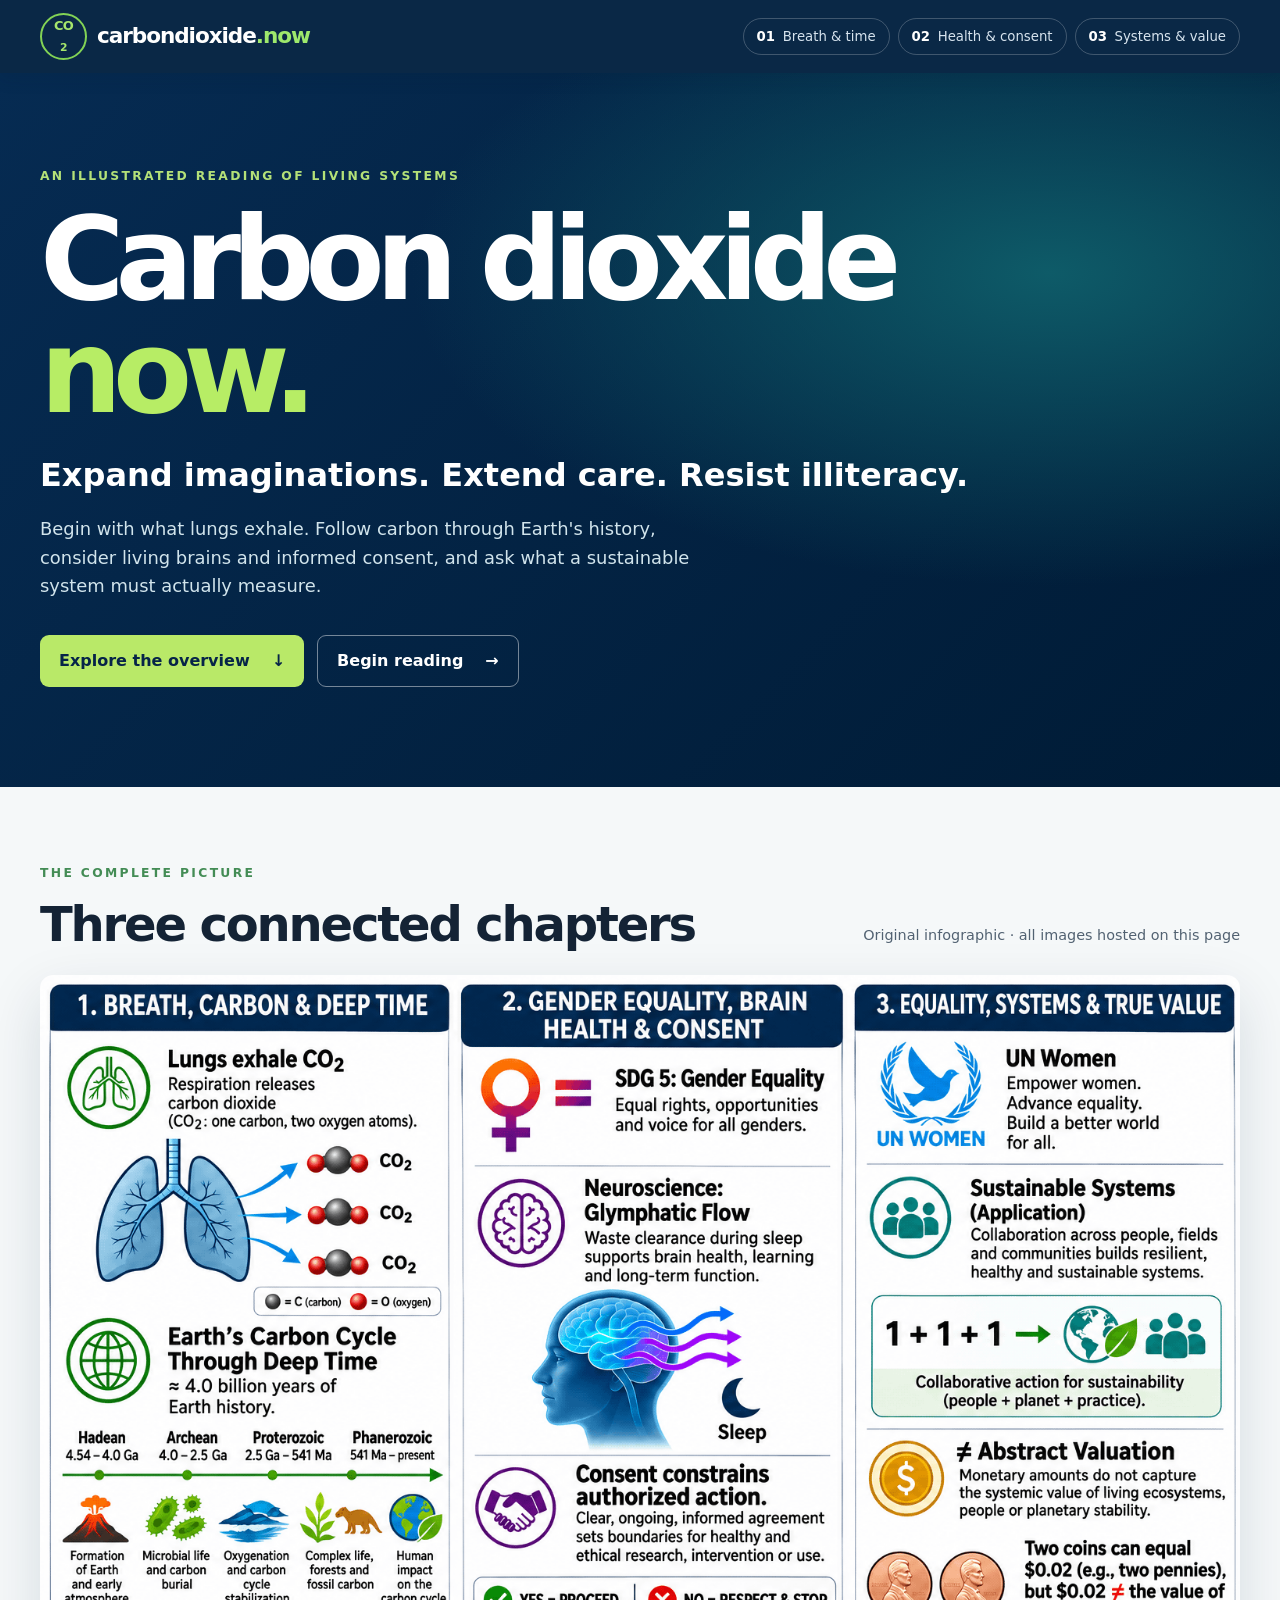
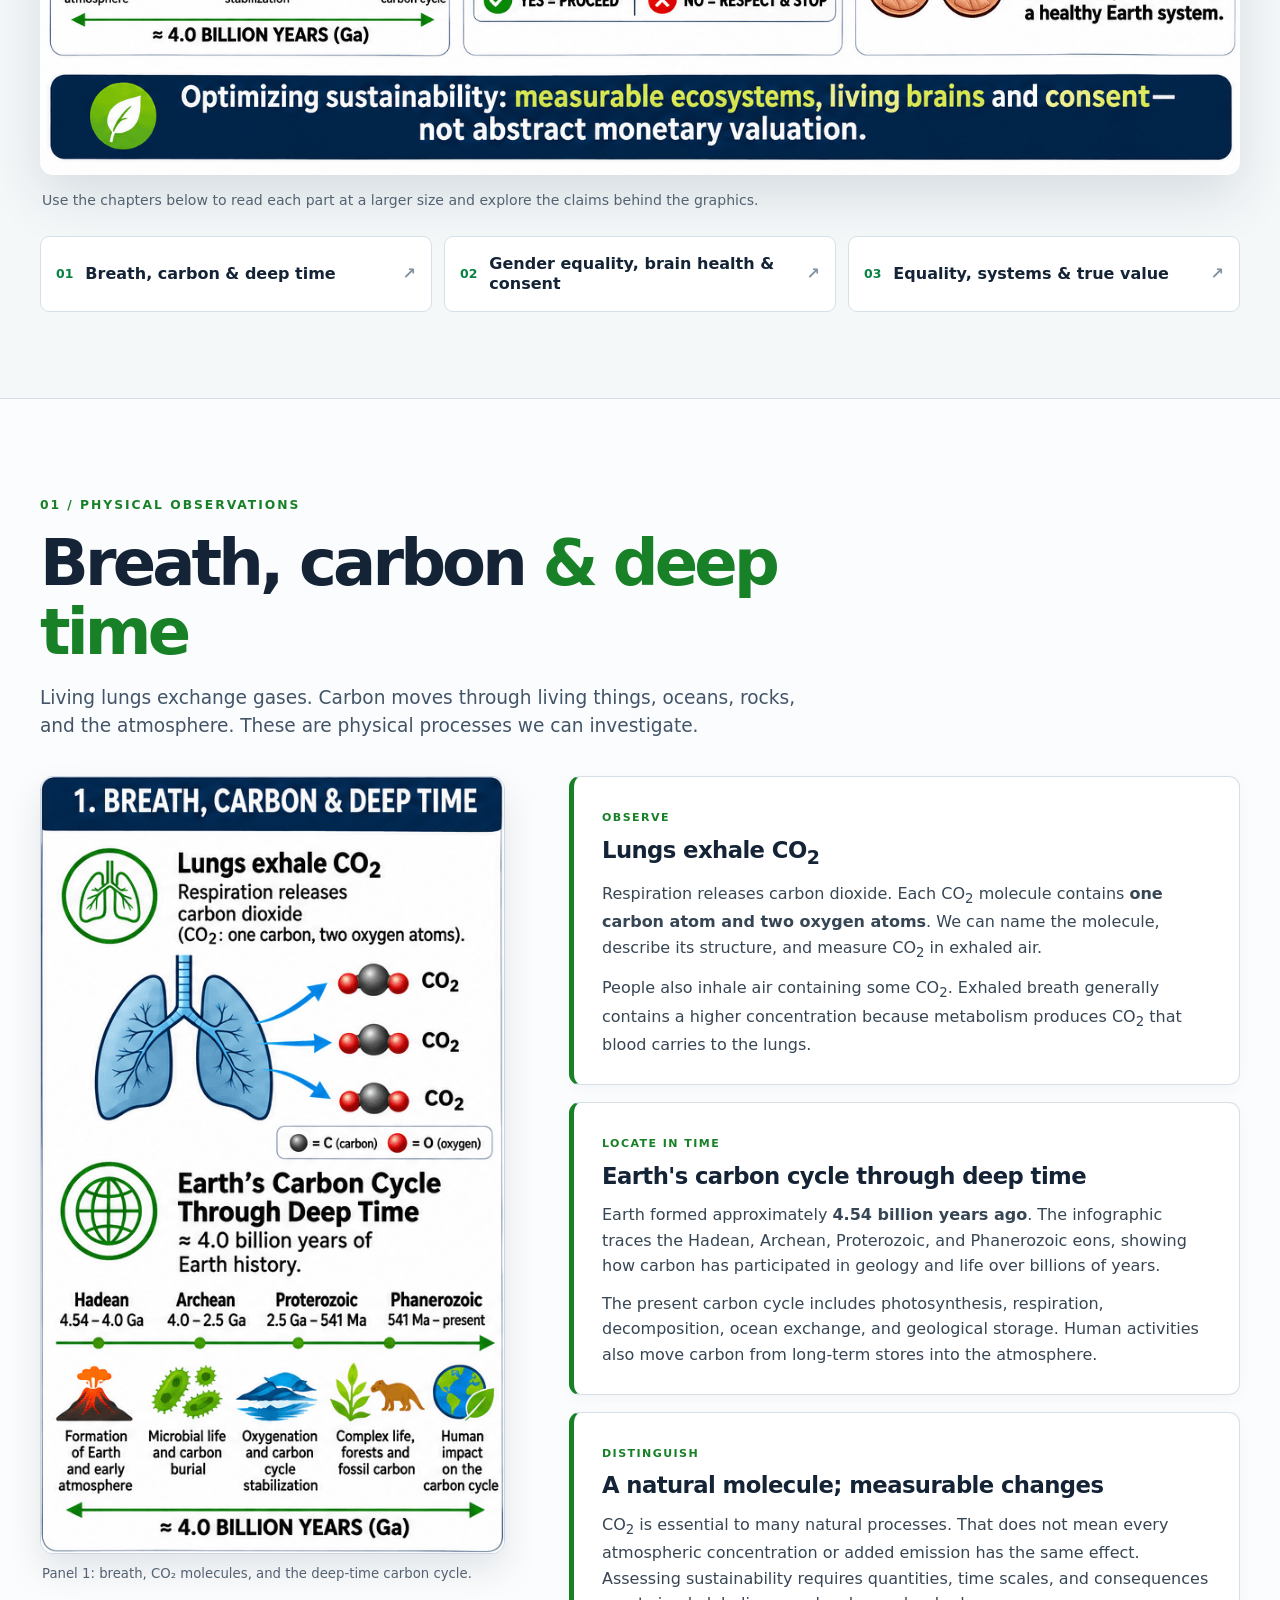
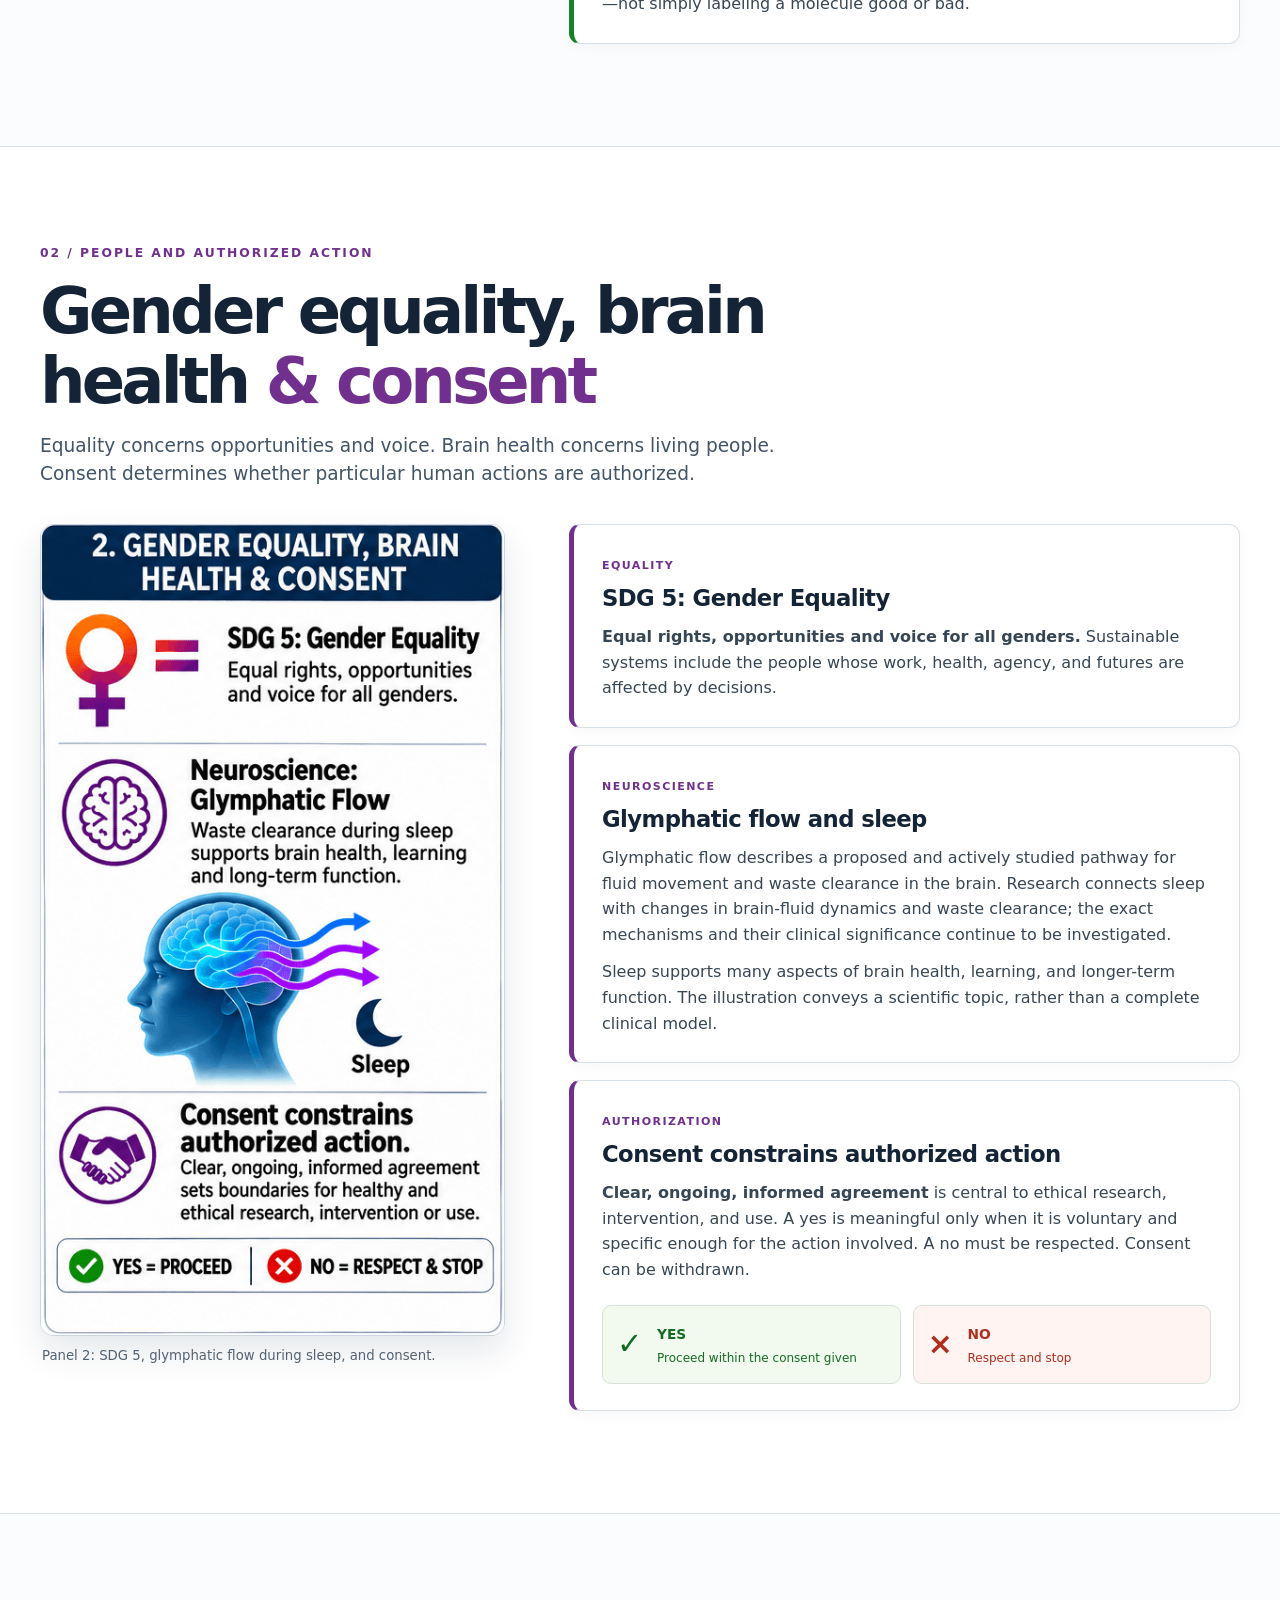
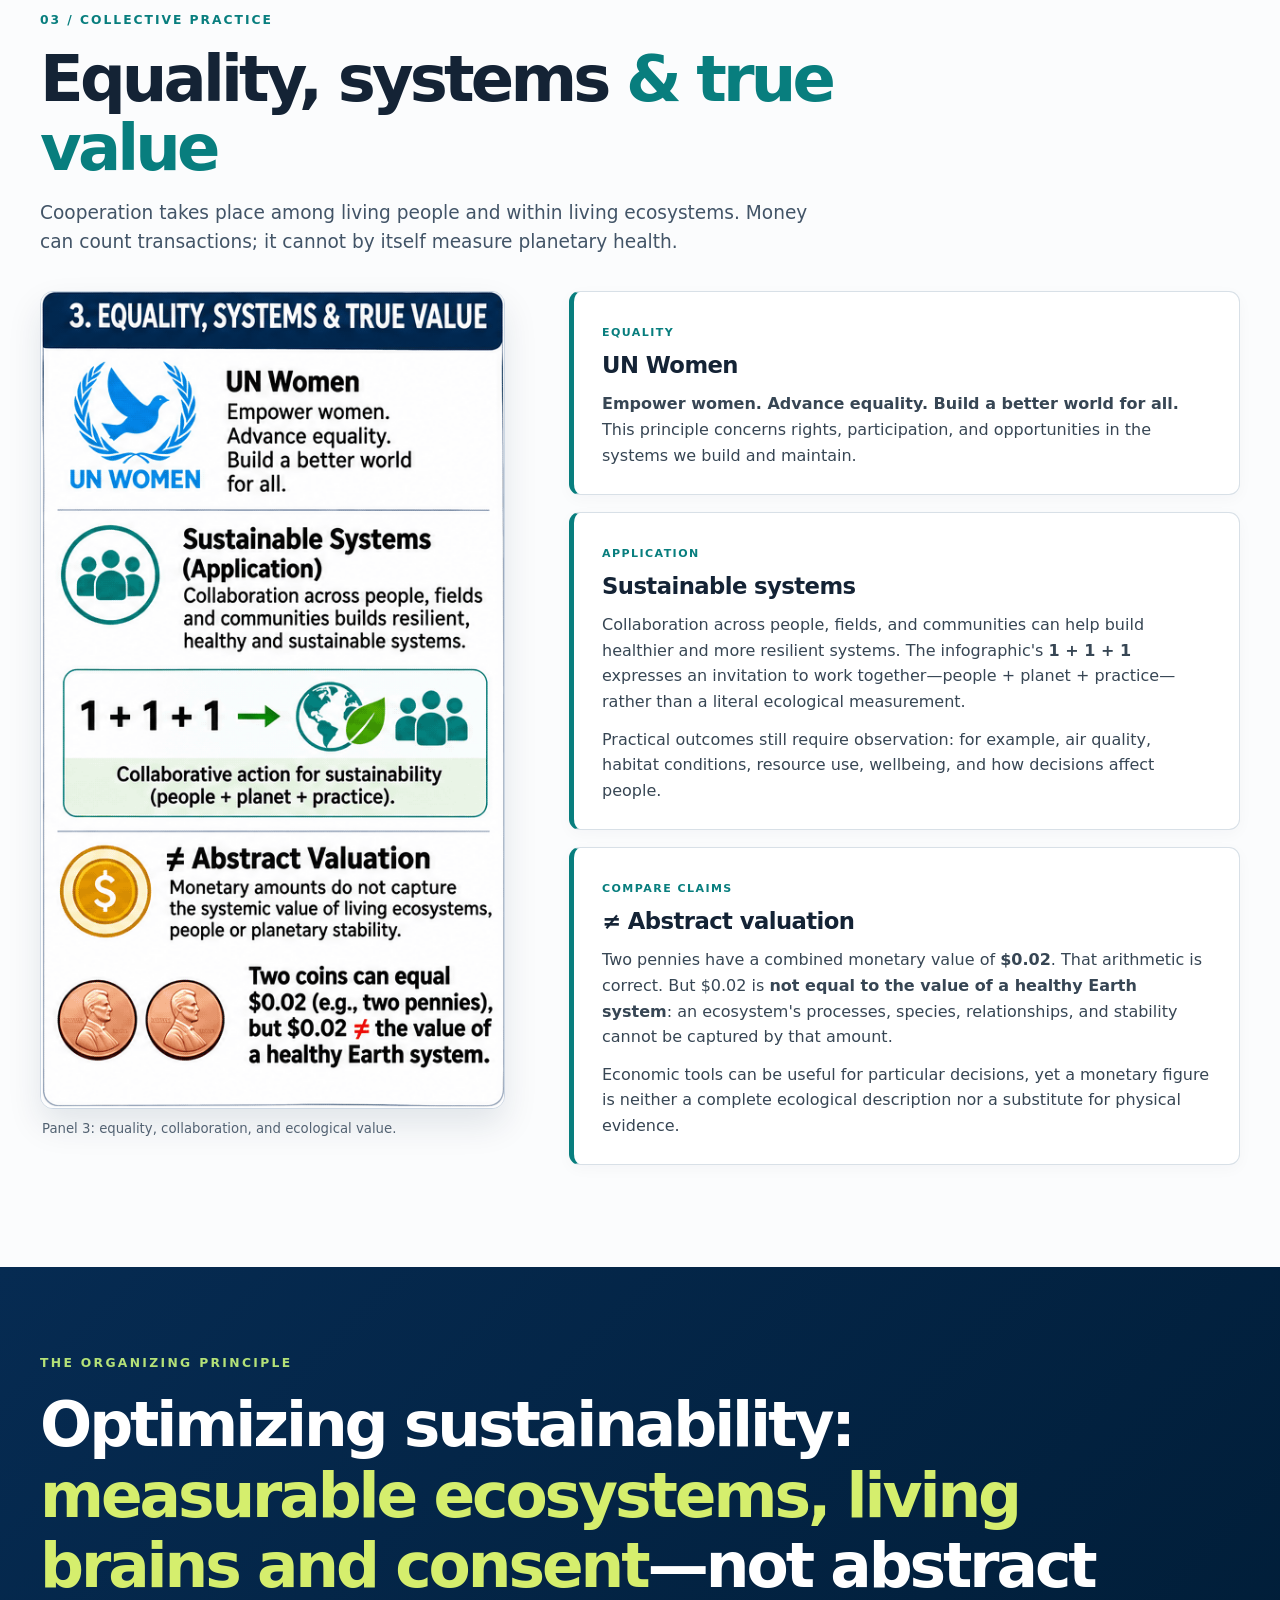
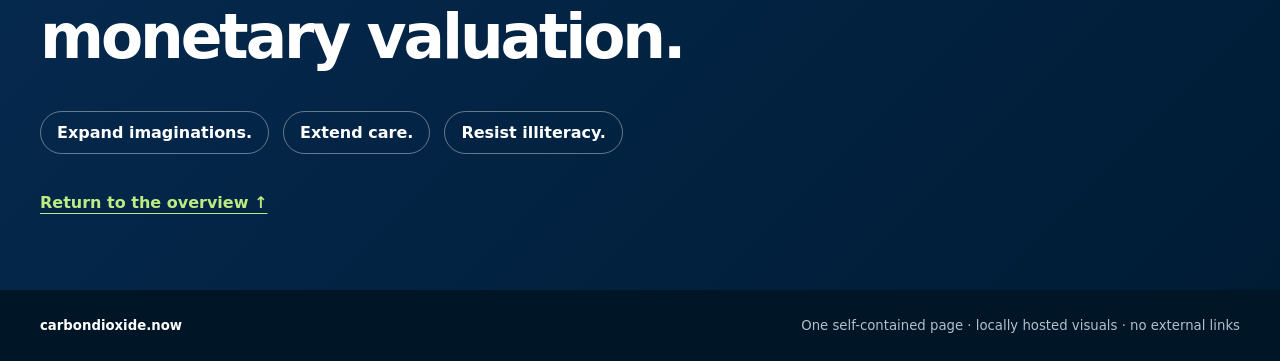
==== carbondioxide/index.html @ 40e60c65 "Add files via upload" ====
<!doctype html>
<html lang="en">
<head>
  <meta charset="utf-8">
  <meta name="viewport" content="width=device-width, initial-scale=1">
  <meta name="description" content="Carbon dioxide now: breath, Earth's carbon cycle, brain health, consent, equality and sustainable systems. An illustrated, self-contained reading experience.">
  <meta name="theme-color" content="#05264a">
  <title>Carbon Dioxide Now — Breath, Care & Sustainability</title>
  <link rel="icon" href="assets/favicon.svg" type="image/svg+xml">
  <link rel="stylesheet" href="style.css">
</head>
<body>
  <a class="skip" href="#main">Skip to content</a>
  <header class="masthead" id="top">
    <div class="wrap masthead-inner">
      <a class="wordmark" href="#top" aria-label="Carbon Dioxide Now, back to top"><span class="mark">CO<sub>2</sub></span><span>carbondioxide<span class="domain">.now</span></span></a>
      <nav aria-label="Page chapters">
        <a href="#breath">01 <span>Breath & time</span></a>
        <a href="#care">02 <span>Health & consent</span></a>
        <a href="#systems">03 <span>Systems & value</span></a>
      </nav>
    </div>
  </header>
  <main id="main">
    <section class="hero" aria-labelledby="hero-title">
      <div class="wrap">
        <p class="eyebrow">An illustrated reading of living systems</p>
        <h1 id="hero-title">Carbon dioxide <em>now.</em></h1>
        <p class="hero-intro">Expand imaginations. Extend care. Resist illiteracy.</p>
        <p class="hero-detail">Begin with what lungs exhale. Follow carbon through Earth's history, consider living brains and informed consent, and ask what a sustainable system must actually measure.</p>
        <div class="hero-actions"><a class="primary-link" href="#overview">Explore the overview <span aria-hidden="true">↓</span></a><a class="secondary-link" href="#breath">Begin reading <span aria-hidden="true">→</span></a></div>
      </div>
    </section>

    <section id="overview" class="overview" aria-labelledby="overview-title">
      <div class="wrap">
        <div class="section-heading"><div><p class="eyebrow">The complete picture</p><h2 id="overview-title">Three connected chapters</h2></div><p>Original infographic · all images hosted on this page</p></div>
        <figure class="overview-image"><img src="assets/overview.png" width="1536" height="1024" alt="Three-column infographic: 1. Breath, Carbon & Deep Time: lungs exhale CO₂ and Earth's carbon cycle; 2. Gender Equality, Brain Health & Consent: SDG 5, glymphatic flow and authorized action; 3. Equality, Systems & True Value: UN Women, collaboration, and the limits of abstract monetary valuation." fetchpriority="high"><figcaption>Use the chapters below to read each part at a larger size and explore the claims behind the graphics.</figcaption></figure>
        <div class="chapter-jump" aria-label="Jump to a chapter"><a href="#breath"><span>01</span> Breath, carbon & deep time <b aria-hidden="true">↗</b></a><a href="#care"><span>02</span> Gender equality, brain health & consent <b aria-hidden="true">↗</b></a><a href="#systems"><span>03</span> Equality, systems & true value <b aria-hidden="true">↗</b></a></div>
      </div>
    </section>

    <section class="chapter green" id="breath" aria-labelledby="breath-title">
      <div class="wrap">
        <div class="chapter-head"><span class="chapter-number">01 / Physical observations</span><h2 id="breath-title">Breath, carbon <span>& deep time</span></h2><p>Living lungs exchange gases. Carbon moves through living things, oceans, rocks, and the atmosphere. These are physical processes we can investigate.</p></div>
        <div class="chapter-layout">
          <figure class="panel-image"><img src="assets/breath-carbon-deep-time.png" loading="lazy" width="514" height="861" alt="First infographic panel: illustrated lungs releasing three carbon dioxide molecules; carbon dioxide consists of one carbon atom bonded to two oxygen atoms. Below is a geologic timeline from the Hadean to the Phanerozoic showing developments in Earth's carbon cycle."><figcaption>Panel 1: breath, CO₂ molecules, and the deep-time carbon cycle.</figcaption></figure>
          <div class="readings">
            <article class="reading"><span class="reading-tag">Observe</span><h3>Lungs exhale CO<sub>2</sub></h3><p>Respiration releases carbon dioxide. Each CO<sub>2</sub> molecule contains <strong>one carbon atom and two oxygen atoms</strong>. We can name the molecule, describe its structure, and measure CO<sub>2</sub> in exhaled air.</p><p>People also inhale air containing some CO<sub>2</sub>. Exhaled breath generally contains a higher concentration because metabolism produces CO<sub>2</sub> that blood carries to the lungs.</p></article>
            <article class="reading"><span class="reading-tag">Locate in time</span><h3>Earth's carbon cycle through deep time</h3><p>Earth formed approximately <strong>4.54 billion years ago</strong>. The infographic traces the Hadean, Archean, Proterozoic, and Phanerozoic eons, showing how carbon has participated in geology and life over billions of years.</p><p>The present carbon cycle includes photosynthesis, respiration, decomposition, ocean exchange, and geological storage. Human activities also move carbon from long-term stores into the atmosphere.</p></article>
            <article class="reading"><span class="reading-tag">Distinguish</span><h3>A natural molecule; measurable changes</h3><p>CO<sub>2</sub> is essential to many natural processes. That does not mean every atmospheric concentration or added emission has the same effect. Assessing sustainability requires quantities, time scales, and consequences—not simply labeling a molecule good or bad.</p></article>
          </div>
        </div>
      </div>
    </section>

    <section class="chapter purple" id="care" aria-labelledby="care-title">
      <div class="wrap">
        <div class="chapter-head"><span class="chapter-number">02 / People and authorized action</span><h2 id="care-title">Gender equality, brain health <span>& consent</span></h2><p>Equality concerns opportunities and voice. Brain health concerns living people. Consent determines whether particular human actions are authorized.</p></div>
        <div class="chapter-layout">
          <figure class="panel-image"><img src="assets/gender-brain-consent.png" loading="lazy" width="492" height="861" alt="Second infographic panel: SDG 5 gender equality symbol; profile of a human brain illustrating glymphatic flow during sleep; a handshake representing consent, followed by YES—proceed and NO—respect and stop."><figcaption>Panel 2: SDG 5, glymphatic flow during sleep, and consent.</figcaption></figure>
          <div class="readings">
            <article class="reading"><span class="reading-tag">Equality</span><h3>SDG 5: Gender Equality</h3><p><strong>Equal rights, opportunities and voice for all genders.</strong> Sustainable systems include the people whose work, health, agency, and futures are affected by decisions.</p></article>
            <article class="reading"><span class="reading-tag">Neuroscience</span><h3>Glymphatic flow and sleep</h3><p>Glymphatic flow describes a proposed and actively studied pathway for fluid movement and waste clearance in the brain. Research connects sleep with changes in brain-fluid dynamics and waste clearance; the exact mechanisms and their clinical significance continue to be investigated.</p><p>Sleep supports many aspects of brain health, learning, and longer-term function. The illustration conveys a scientific topic, rather than a complete clinical model.</p></article>
            <article class="reading"><span class="reading-tag">Authorization</span><h3>Consent constrains authorized action</h3><p><strong>Clear, ongoing, informed agreement</strong> is central to ethical research, intervention, and use. A yes is meaningful only when it is voluntary and specific enough for the action involved. A no must be respected. Consent can be withdrawn.</p><div class="decision" aria-label="Consent principle"><div class="yes"><span aria-hidden="true">✓</span><b>YES</b><small>Proceed within the consent given</small></div><div class="no"><span aria-hidden="true">×</span><b>NO</b><small>Respect and stop</small></div></div></article>
          </div>
        </div>
      </div>
    </section>

    <section class="chapter teal" id="systems" aria-labelledby="systems-title">
      <div class="wrap">
        <div class="chapter-head"><span class="chapter-number">03 / Collective practice</span><h2 id="systems-title">Equality, systems <span>& true value</span></h2><p>Cooperation takes place among living people and within living ecosystems. Money can count transactions; it cannot by itself measure planetary health.</p></div>
        <div class="chapter-layout">
          <figure class="panel-image"><img src="assets/equality-systems-value.png" loading="lazy" width="489" height="861" alt="Third infographic panel: UN Women emblem and equality language; sustainable systems with people plus planet plus practice; two pennies illustrating that two cents in monetary value does not equal the value of a healthy Earth system."><figcaption>Panel 3: equality, collaboration, and ecological value.</figcaption></figure>
          <div class="readings">
            <article class="reading"><span class="reading-tag">Equality</span><h3>UN Women</h3><p><strong>Empower women. Advance equality. Build a better world for all.</strong> This principle concerns rights, participation, and opportunities in the systems we build and maintain.</p></article>
            <article class="reading"><span class="reading-tag">Application</span><h3>Sustainable systems</h3><p>Collaboration across people, fields, and communities can help build healthier and more resilient systems. The infographic's <strong>1 + 1 + 1</strong> expresses an invitation to work together—<em>people + planet + practice</em>—rather than a literal ecological measurement.</p><p>Practical outcomes still require observation: for example, air quality, habitat conditions, resource use, wellbeing, and how decisions affect people.</p></article>
            <article class="reading"><span class="reading-tag">Compare claims</span><h3>≠ Abstract valuation</h3><p>Two pennies have a combined monetary value of <strong>$0.02</strong>. That arithmetic is correct. But $0.02 is <strong>not equal to the value of a healthy Earth system</strong>: an ecosystem's processes, species, relationships, and stability cannot be captured by that amount.</p><p>Economic tools can be useful for particular decisions, yet a monetary figure is neither a complete ecological description nor a substitute for physical evidence.</p></article>
          </div>
        </div>
      </div>
    </section>

    <section class="closing" aria-labelledby="closing-title"><div class="wrap"><p class="eyebrow">The organizing principle</p><h2 id="closing-title">Optimizing sustainability: <span>measurable ecosystems, living brains and consent</span>—not abstract monetary valuation.</h2><div class="closing-triad"><span>Expand imaginations.</span><span>Extend care.</span><span>Resist illiteracy.</span></div><a href="#overview" class="backtop">Return to the overview ↑</a></div></section>
  </main>
  <footer><div class="wrap footer-inner"><span>carbondioxide.now</span><span>One self-contained page · locally hosted visuals · no external links</span></div></footer>
</body>
</html>
---- carbondioxide/style.css ----
:root{color-scheme:light;--navy:#05264a;--navy2:#001d38;--text:#142335;--muted:#526272;--line:#d8e0e7;--paper:#f5f8f9;--green:#188027;--purple:#71308d;--teal:#087e7e;--gold:#c48b18;font-family:system-ui,-apple-system,BlinkMacSystemFont,"Segoe UI",Arial,sans-serif;font-synthesis:none}*{box-sizing:border-box}html{scroll-behavior:smooth;scroll-padding-top:88px}body{margin:0;background:#fff;color:var(--text);line-height:1.6}a{color:inherit}a:focus-visible{outline:3px solid #e5a900;outline-offset:4px}.wrap{width:min(1200px,calc(100% - 44px));margin:auto}.skip{position:absolute;transform:translateY(-150%);z-index:10;background:white;padding:12px 18px}.skip:focus{transform:none}.masthead{position:sticky;top:0;z-index:5;background:rgba(3,34,65,.97);color:white;box-shadow:0 3px 18px #001b3026}.masthead-inner{min-height:73px;display:flex;align-items:center;justify-content:space-between;gap:24px}.wordmark{font-weight:850;letter-spacing:-.05em;text-decoration:none;font-size:1.35rem;white-space:nowrap;display:flex;align-items:center;gap:10px}.wordmark .mark{font-size:.81rem;border:2px solid #82d355;border-radius:50%;width:47px;height:47px;display:grid;place-items:center;color:#a6e66c;letter-spacing:-.05em}.wordmark .domain{color:#9ee96c}.masthead nav{display:flex;gap:8px;flex-wrap:wrap}.masthead nav a{text-decoration:none;border:1px solid #ffffff38;border-radius:100px;padding:7px 13px;font-size:.83rem;font-weight:700}.masthead nav a span{font-weight:500;color:#d7e4ef;margin-left:3px}.masthead nav a:hover{background:#ffffff1c}.hero{background:radial-gradient(ellipse at 82% 28%,#0e5b68 0,transparent 43%),linear-gradient(135deg,#062b52,#001b35);color:white;padding:94px 0 100px}.eyebrow{text-transform:uppercase;letter-spacing:.19em;font-size:.77rem;font-weight:800;margin:0 0 16px;color:#438c55}.hero .eyebrow,.closing .eyebrow{color:#b4e178}.hero h1{font-size:clamp(3.4rem,9vw,8rem);letter-spacing:-.078em;line-height:.98;margin:0 0 27px;max-width:1000px}.hero h1 em{font-style:normal;color:#b7ed65}.hero-intro{font-size:clamp(1.3rem,2.8vw,2rem);font-weight:750;line-height:1.3;margin:0 0 18px}.hero-detail{color:#d1e4ec;font-size:1.12rem;max-width:690px;margin:0}.hero-actions{display:flex;gap:13px;flex-wrap:wrap;margin-top:34px}.hero-actions a{display:inline-flex;align-items:center;gap:22px;border-radius:9px;padding:12px 19px;text-decoration:none;font-weight:800}.primary-link{background:#b9e968;color:#062448}.secondary-link{border:1px solid #ffffff73;color:#fff}.overview{padding:77px 0 86px;background:var(--paper)}.section-heading{display:flex;justify-content:space-between;align-items:end;gap:25px;margin-bottom:24px}.section-heading h2{font-size:clamp(2rem,4vw,3rem);line-height:1.08;letter-spacing:-.045em;margin:0}.section-heading>p{font-size:.9rem;color:var(--muted);margin-bottom:4px}.overview-image{margin:0}.overview-image img{display:block;width:100%;height:auto;border-radius:13px;box-shadow:0 20px 55px #09274622;background:#fff}.overview-image figcaption{font-size:.88rem;color:var(--muted);margin:14px 2px}.chapter-jump{display:grid;grid-template-columns:repeat(3,1fr);gap:12px;margin-top:24px}.chapter-jump a{display:flex;align-items:center;gap:12px;line-height:1.25;text-decoration:none;background:#fff;border:1px solid var(--line);border-radius:9px;padding:17px 15px;font-weight:750}.chapter-jump a span{font-size:.78rem;color:#078244}.chapter-jump a b{margin-left:auto;color:#8392a0}.chapter-jump a:hover{border-color:#4d9c72;transform:translateY(-2px)}.chapter{padding:92px 0 102px;border-top:1px solid var(--line)}.chapter:nth-of-type(odd){background:#fbfcfd}.chapter-head{max-width:900px;margin-bottom:35px}.chapter-number{text-transform:uppercase;letter-spacing:.16em;font-size:.77rem;font-weight:850;color:var(--accent)}.chapter h2{font-size:clamp(2.35rem,5vw,4.6rem);line-height:1.08;letter-spacing:-.06em;margin:13px 0 16px}.chapter h2 span{color:var(--accent)}.chapter-head>p{font-size:1.16rem;color:#425467;line-height:1.55;max-width:780px;margin:0}.green{--accent:var(--green)}.purple{--accent:var(--purple)}.teal{--accent:var(--teal)}.chapter-layout{display:grid;grid-template-columns:minmax(280px,465px) minmax(0,1fr);align-items:start;gap:clamp(24px,5vw,70px)}.panel-image{margin:0;position:sticky;top:102px}.panel-image img{width:100%;height:auto;display:block;border-radius:13px;border:1px solid #ccd7e3;box-shadow:0 16px 34px #0b28411b;background:white}.panel-image figcaption{color:var(--muted);font-size:.83rem;line-height:1.4;margin:11px 2px}.readings{display:grid;gap:17px}.reading{border:1px solid var(--line);border-left:5px solid var(--accent);background:#fff;border-radius:11px;padding:26px 28px;box-shadow:0 4px 15px #001b3508}.reading-tag{font-size:.69rem;text-transform:uppercase;font-weight:850;letter-spacing:.13em;color:var(--accent)}.reading h3{font-size:1.42rem;line-height:1.25;letter-spacing:-.025em;margin:7px 0 12px}.reading p{margin:0 0 12px;color:#374654}.reading p:last-child{margin-bottom:0}.decision{display:grid;grid-template-columns:1fr 1fr;gap:12px;margin-top:23px}.decision>div{padding:14px;border:1px solid #d5e1d7;border-radius:9px;display:grid;grid-template-columns:34px 1fr;column-gap:6px;align-items:center}.decision span{grid-row:span 2;font-size:1.9rem;font-weight:800}.decision b{font-size:.86rem}.decision small{font-size:.75rem;line-height:1.3}.yes{background:#f2faf0;color:#146c24}.no{background:#fff4f2;color:#ad2d1e}.closing{background:linear-gradient(135deg,#062b52,#001c35);color:white;padding:87px 0 74px}.closing h2{font-size:clamp(2rem,4.8vw,4.3rem);line-height:1.15;letter-spacing:-.05em;max-width:1100px;margin:0 0 38px}.closing h2 span{color:#d5ee6d}.closing-triad{display:flex;gap:14px;flex-wrap:wrap;padding-bottom:36px}.closing-triad span{border:1px solid #ffffff63;border-radius:50px;padding:8px 16px;font-weight:700}.backtop{color:#bcec81;text-decoration:underline;text-underline-offset:5px;font-weight:700}footer{background:#001526;color:#b1c1cd;padding:25px 0;font-size:.83rem}.footer-inner{display:flex;align-items:center;justify-content:space-between;gap:18px}.footer-inner span:first-child{color:white;font-weight:800}@media(max-width:820px){.masthead-inner{padding:12px 0;align-items:flex-start;flex-direction:column;gap:9px}.masthead nav{width:100%;overflow:auto;flex-wrap:nowrap;padding-bottom:3px}.masthead nav a{white-space:nowrap}.masthead nav a span{display:none}.chapter-jump{grid-template-columns:1fr}.chapter-layout{grid-template-columns:1fr}.panel-image{position:static;max-width:530px;margin:0 auto 14px}.chapter{padding:62px 0}.hero{padding:70px 0}.overview{padding:56px 0}.section-heading{align-items:start;flex-direction:column;gap:5px}html{scroll-padding-top:132px}}@media(max-width:480px){.wrap{width:min(100% - 28px,1200px)}.hero h1{font-size:3.3rem}.reading{padding:21px 19px}.decision{grid-template-columns:1fr}.footer-inner{align-items:start;flex-direction:column}.hero-detail{font-size:1rem}.chapter-head>p{font-size:1.02rem}}@media(prefers-reduced-motion:reduce){html{scroll-behavior:auto}*{transition:none!important}}
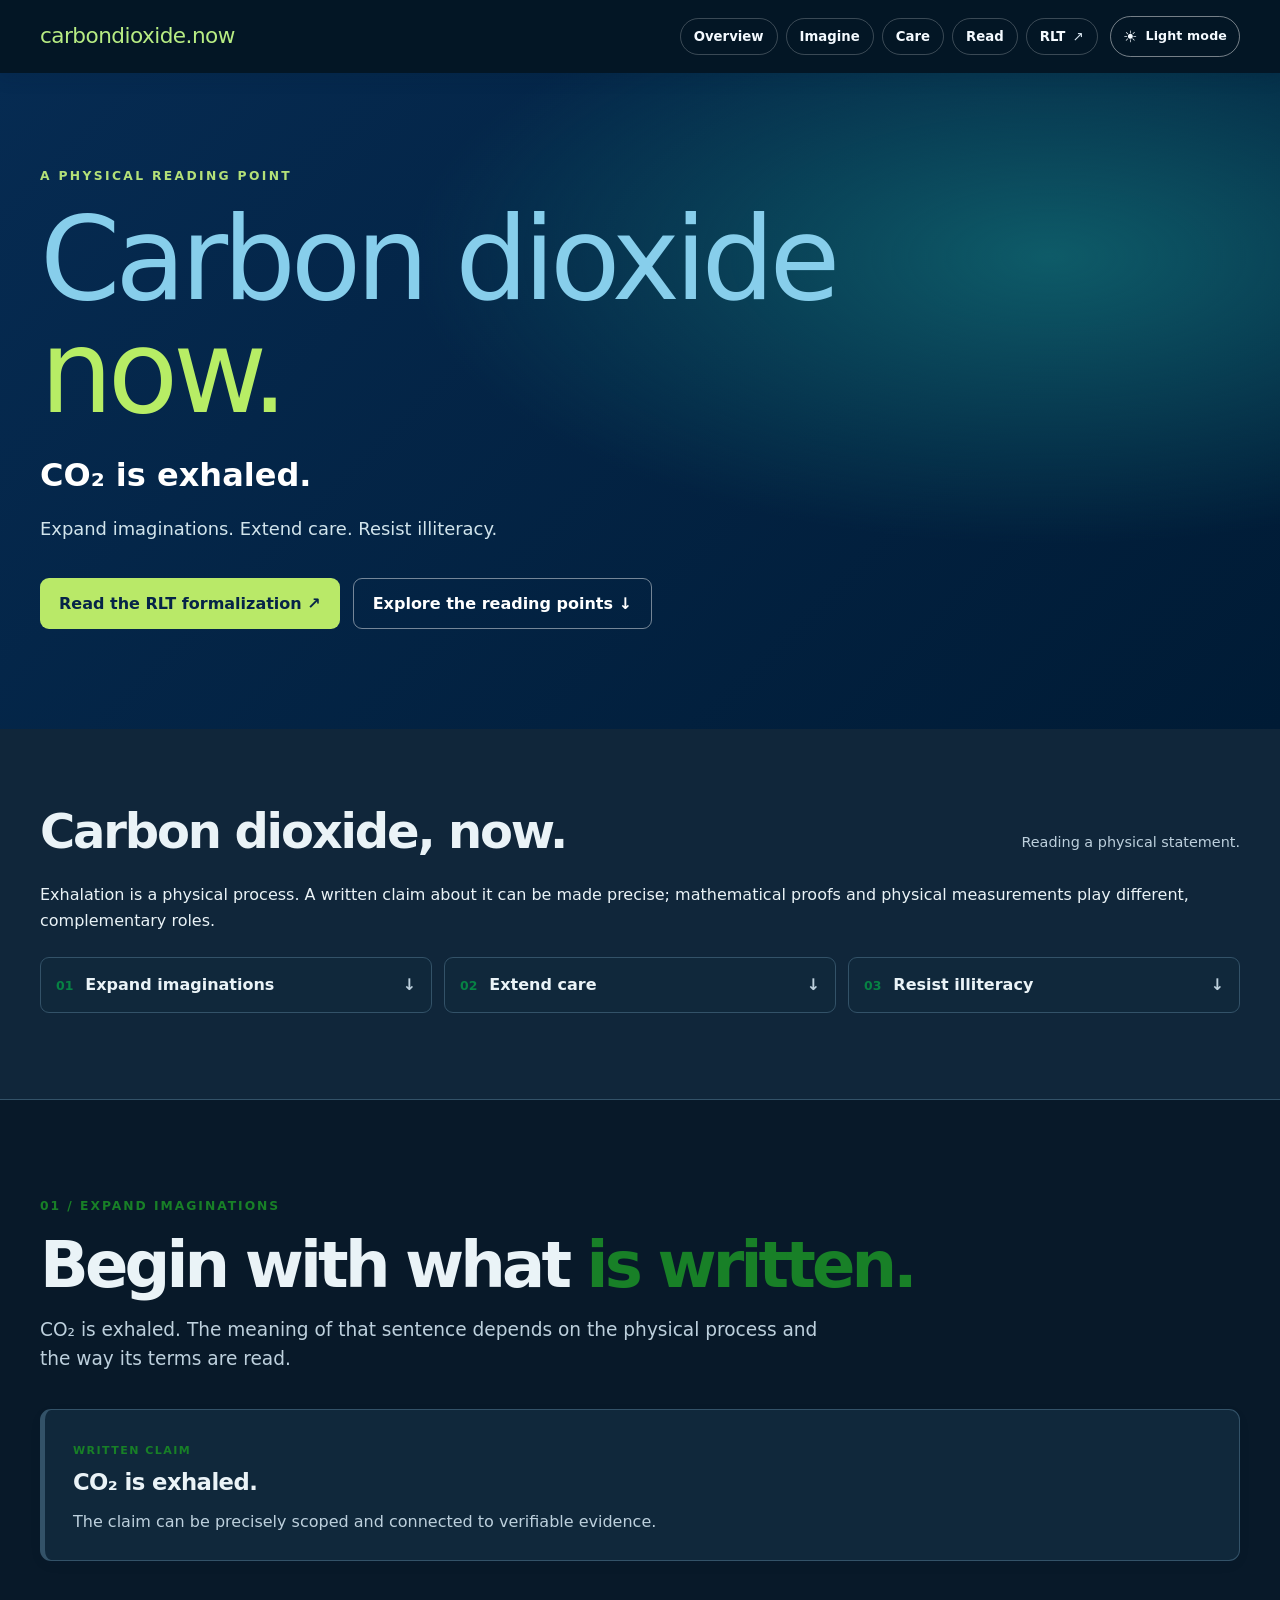
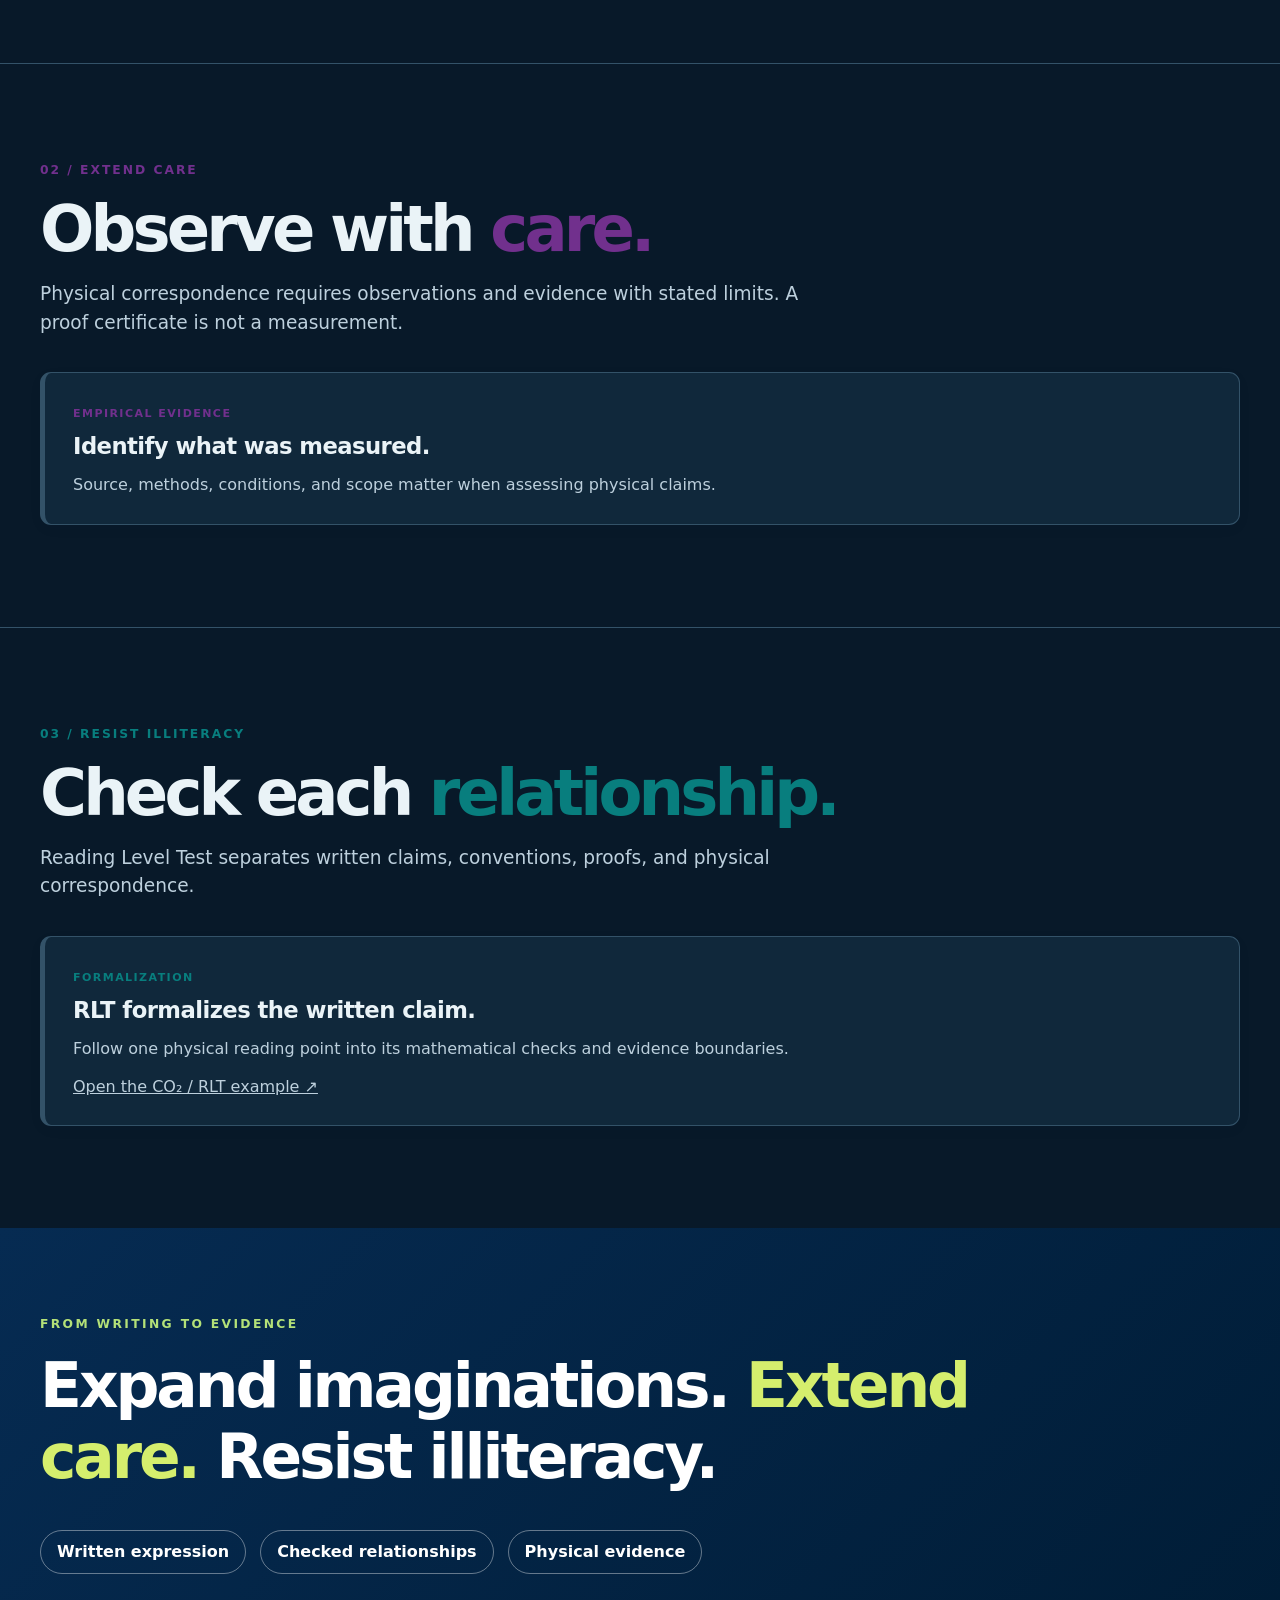
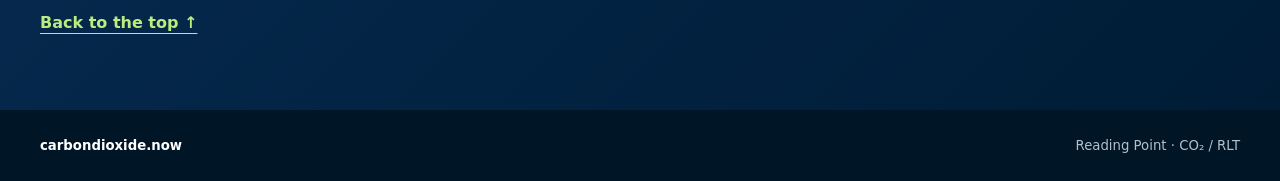
==== commit 1366f93e: "Add files via upload" ====
--- a/carbondioxide/index.html
+++ b/carbondioxide/index.html
@@ -1,89 +1,86 @@
 <!doctype html>
-<html lang="en">
+<html lang="en" data-theme="dark" data-default-theme="dark" data-theme-key="home">
 <head>
   <meta charset="utf-8">
   <meta name="viewport" content="width=device-width, initial-scale=1">
-  <meta name="description" content="Carbon dioxide now: breath, Earth's carbon cycle, brain health, consent, equality and sustainable systems. An illustrated, self-contained reading experience.">
-  <meta name="theme-color" content="#05264a">
-  <title>Carbon Dioxide Now — Breath, Care & Sustainability</title>
-  <link rel="icon" href="assets/favicon.svg" type="image/svg+xml">
-  <link rel="stylesheet" href="style.css">
+  <meta name="description" content="Carbon dioxide now. Expand imaginations, extend care, resist illiteracy.">
+  <title>Carbon dioxide now.</title>
+  <link rel="stylesheet" href="./style.css">
+  <script src="./scripts/theme.js" defer></script>
 </head>
-<body>
+<body class="home-page">
   <a class="skip" href="#main">Skip to content</a>
-  <header class="masthead" id="top">
+  <header class="masthead">
     <div class="wrap masthead-inner">
-      <a class="wordmark" href="#top" aria-label="Carbon Dioxide Now, back to top"><span class="mark">CO<sub>2</sub></span><span>carbondioxide<span class="domain">.now</span></span></a>
-      <nav aria-label="Page chapters">
-        <a href="#breath">01 <span>Breath & time</span></a>
-        <a href="#care">02 <span>Health & consent</span></a>
-        <a href="#systems">03 <span>Systems & value</span></a>
-      </nav>
+      <a class="wordmark" href="./" aria-label="Carbon dioxide now home">
+        <span class="domain">carbondioxide.now</span>
+      </a>
+      <div class="masthead-controls">
+        <nav aria-label="Page sections">
+          <a href="#overview">Overview</a>
+          <a href="#imagination">Imagine</a>
+          <a href="#care">Care</a>
+          <a href="#reading">Read</a>
+          <a href="./RLT/">RLT <span>↗</span></a>
+        </nav>
+        <button class="theme-toggle" type="button" data-theme-toggle aria-label="Switch to light mode" aria-pressed="true">
+          <span class="theme-icon" aria-hidden="true">☀</span>
+          <span class="theme-label">Light mode</span>
+        </button>
+      </div>
     </div>
   </header>
   <main id="main">
-    <section class="hero" aria-labelledby="hero-title">
+    <section class="hero">
       <div class="wrap">
-        <p class="eyebrow">An illustrated reading of living systems</p>
-        <h1 id="hero-title">Carbon dioxide <em>now.</em></h1>
-        <p class="hero-intro">Expand imaginations. Extend care. Resist illiteracy.</p>
-        <p class="hero-detail">Begin with what lungs exhale. Follow carbon through Earth's history, consider living brains and informed consent, and ask what a sustainable system must actually measure.</p>
-        <div class="hero-actions"><a class="primary-link" href="#overview">Explore the overview <span aria-hidden="true">↓</span></a><a class="secondary-link" href="#breath">Begin reading <span aria-hidden="true">→</span></a></div>
-      </div>
-    </section>
-
-    <section id="overview" class="overview" aria-labelledby="overview-title">
-      <div class="wrap">
-        <div class="section-heading"><div><p class="eyebrow">The complete picture</p><h2 id="overview-title">Three connected chapters</h2></div><p>Original infographic · all images hosted on this page</p></div>
-        <figure class="overview-image"><img src="assets/overview.png" width="1536" height="1024" alt="Three-column infographic: 1. Breath, Carbon & Deep Time: lungs exhale CO₂ and Earth's carbon cycle; 2. Gender Equality, Brain Health & Consent: SDG 5, glymphatic flow and authorized action; 3. Equality, Systems & True Value: UN Women, collaboration, and the limits of abstract monetary valuation." fetchpriority="high"><figcaption>Use the chapters below to read each part at a larger size and explore the claims behind the graphics.</figcaption></figure>
-        <div class="chapter-jump" aria-label="Jump to a chapter"><a href="#breath"><span>01</span> Breath, carbon & deep time <b aria-hidden="true">↗</b></a><a href="#care"><span>02</span> Gender equality, brain health & consent <b aria-hidden="true">↗</b></a><a href="#systems"><span>03</span> Equality, systems & true value <b aria-hidden="true">↗</b></a></div>
-      </div>
-    </section>
-
-    <section class="chapter green" id="breath" aria-labelledby="breath-title">
-      <div class="wrap">
-        <div class="chapter-head"><span class="chapter-number">01 / Physical observations</span><h2 id="breath-title">Breath, carbon <span>& deep time</span></h2><p>Living lungs exchange gases. Carbon moves through living things, oceans, rocks, and the atmosphere. These are physical processes we can investigate.</p></div>
-        <div class="chapter-layout">
-          <figure class="panel-image"><img src="assets/breath-carbon-deep-time.png" loading="lazy" width="514" height="861" alt="First infographic panel: illustrated lungs releasing three carbon dioxide molecules; carbon dioxide consists of one carbon atom bonded to two oxygen atoms. Below is a geologic timeline from the Hadean to the Phanerozoic showing developments in Earth's carbon cycle."><figcaption>Panel 1: breath, CO₂ molecules, and the deep-time carbon cycle.</figcaption></figure>
-          <div class="readings">
-            <article class="reading"><span class="reading-tag">Observe</span><h3>Lungs exhale CO<sub>2</sub></h3><p>Respiration releases carbon dioxide. Each CO<sub>2</sub> molecule contains <strong>one carbon atom and two oxygen atoms</strong>. We can name the molecule, describe its structure, and measure CO<sub>2</sub> in exhaled air.</p><p>People also inhale air containing some CO<sub>2</sub>. Exhaled breath generally contains a higher concentration because metabolism produces CO<sub>2</sub> that blood carries to the lungs.</p></article>
-            <article class="reading"><span class="reading-tag">Locate in time</span><h3>Earth's carbon cycle through deep time</h3><p>Earth formed approximately <strong>4.54 billion years ago</strong>. The infographic traces the Hadean, Archean, Proterozoic, and Phanerozoic eons, showing how carbon has participated in geology and life over billions of years.</p><p>The present carbon cycle includes photosynthesis, respiration, decomposition, ocean exchange, and geological storage. Human activities also move carbon from long-term stores into the atmosphere.</p></article>
-            <article class="reading"><span class="reading-tag">Distinguish</span><h3>A natural molecule; measurable changes</h3><p>CO<sub>2</sub> is essential to many natural processes. That does not mean every atmospheric concentration or added emission has the same effect. Assessing sustainability requires quantities, time scales, and consequences—not simply labeling a molecule good or bad.</p></article>
-          </div>
+        <p class="eyebrow">A physical reading point</p>
+        <h1>Carbon dioxide <em>now.</em></h1>
+        <p class="hero-intro">CO₂ is exhaled.</p>
+        <p class="hero-detail">Expand imaginations. Extend care. Resist illiteracy.</p>
+        <div class="hero-actions">
+          <a class="primary-link" href="./RLT/">Read the RLT formalization ↗</a>
+          <a class="secondary-link" href="#overview">Explore the reading points ↓</a>
         </div>
       </div>
     </section>
-
-    <section class="chapter purple" id="care" aria-labelledby="care-title">
+    <section class="overview" id="overview">
       <div class="wrap">
-        <div class="chapter-head"><span class="chapter-number">02 / People and authorized action</span><h2 id="care-title">Gender equality, brain health <span>& consent</span></h2><p>Equality concerns opportunities and voice. Brain health concerns living people. Consent determines whether particular human actions are authorized.</p></div>
-        <div class="chapter-layout">
-          <figure class="panel-image"><img src="assets/gender-brain-consent.png" loading="lazy" width="492" height="861" alt="Second infographic panel: SDG 5 gender equality symbol; profile of a human brain illustrating glymphatic flow during sleep; a handshake representing consent, followed by YES—proceed and NO—respect and stop."><figcaption>Panel 2: SDG 5, glymphatic flow during sleep, and consent.</figcaption></figure>
-          <div class="readings">
-            <article class="reading"><span class="reading-tag">Equality</span><h3>SDG 5: Gender Equality</h3><p><strong>Equal rights, opportunities and voice for all genders.</strong> Sustainable systems include the people whose work, health, agency, and futures are affected by decisions.</p></article>
-            <article class="reading"><span class="reading-tag">Neuroscience</span><h3>Glymphatic flow and sleep</h3><p>Glymphatic flow describes a proposed and actively studied pathway for fluid movement and waste clearance in the brain. Research connects sleep with changes in brain-fluid dynamics and waste clearance; the exact mechanisms and their clinical significance continue to be investigated.</p><p>Sleep supports many aspects of brain health, learning, and longer-term function. The illustration conveys a scientific topic, rather than a complete clinical model.</p></article>
-            <article class="reading"><span class="reading-tag">Authorization</span><h3>Consent constrains authorized action</h3><p><strong>Clear, ongoing, informed agreement</strong> is central to ethical research, intervention, and use. A yes is meaningful only when it is voluntary and specific enough for the action involved. A no must be respected. Consent can be withdrawn.</p><div class="decision" aria-label="Consent principle"><div class="yes"><span aria-hidden="true">✓</span><b>YES</b><small>Proceed within the consent given</small></div><div class="no"><span aria-hidden="true">×</span><b>NO</b><small>Respect and stop</small></div></div></article>
-          </div>
+        <div class="section-heading"><h2>Carbon dioxide, now.</h2><p>Reading a physical statement.</p></div>
+        <p>Exhalation is a physical process. A written claim about it can be made precise; mathematical proofs and physical measurements play different, complementary roles.</p>
+        <div class="chapter-jump">
+          <a href="#imagination"><span>01</span> Expand imaginations <b>↓</b></a>
+          <a href="#care"><span>02</span> Extend care <b>↓</b></a>
+          <a href="#reading"><span>03</span> Resist illiteracy <b>↓</b></a>
         </div>
       </div>
     </section>
-
-    <section class="chapter teal" id="systems" aria-labelledby="systems-title">
+    <section class="chapter green" id="imagination">
       <div class="wrap">
-        <div class="chapter-head"><span class="chapter-number">03 / Collective practice</span><h2 id="systems-title">Equality, systems <span>& true value</span></h2><p>Cooperation takes place among living people and within living ecosystems. Money can count transactions; it cannot by itself measure planetary health.</p></div>
-        <div class="chapter-layout">
-          <figure class="panel-image"><img src="assets/equality-systems-value.png" loading="lazy" width="489" height="861" alt="Third infographic panel: UN Women emblem and equality language; sustainable systems with people plus planet plus practice; two pennies illustrating that two cents in monetary value does not equal the value of a healthy Earth system."><figcaption>Panel 3: equality, collaboration, and ecological value.</figcaption></figure>
-          <div class="readings">
-            <article class="reading"><span class="reading-tag">Equality</span><h3>UN Women</h3><p><strong>Empower women. Advance equality. Build a better world for all.</strong> This principle concerns rights, participation, and opportunities in the systems we build and maintain.</p></article>
-            <article class="reading"><span class="reading-tag">Application</span><h3>Sustainable systems</h3><p>Collaboration across people, fields, and communities can help build healthier and more resilient systems. The infographic's <strong>1 + 1 + 1</strong> expresses an invitation to work together—<em>people + planet + practice</em>—rather than a literal ecological measurement.</p><p>Practical outcomes still require observation: for example, air quality, habitat conditions, resource use, wellbeing, and how decisions affect people.</p></article>
-            <article class="reading"><span class="reading-tag">Compare claims</span><h3>≠ Abstract valuation</h3><p>Two pennies have a combined monetary value of <strong>$0.02</strong>. That arithmetic is correct. But $0.02 is <strong>not equal to the value of a healthy Earth system</strong>: an ecosystem's processes, species, relationships, and stability cannot be captured by that amount.</p><p>Economic tools can be useful for particular decisions, yet a monetary figure is neither a complete ecological description nor a substitute for physical evidence.</p></article>
-          </div>
-        </div>
+        <div class="chapter-head"><span class="chapter-number">01 / Expand imaginations</span><h2>Begin with what <span>is written.</span></h2><p>CO₂ is exhaled. The meaning of that sentence depends on the physical process and the way its terms are read.</p></div>
+        <div class="reading"><span class="reading-tag">Written claim</span><h3>CO₂ is exhaled.</h3><p>The claim can be precisely scoped and connected to verifiable evidence.</p></div>
       </div>
     </section>
-
-    <section class="closing" aria-labelledby="closing-title"><div class="wrap"><p class="eyebrow">The organizing principle</p><h2 id="closing-title">Optimizing sustainability: <span>measurable ecosystems, living brains and consent</span>—not abstract monetary valuation.</h2><div class="closing-triad"><span>Expand imaginations.</span><span>Extend care.</span><span>Resist illiteracy.</span></div><a href="#overview" class="backtop">Return to the overview ↑</a></div></section>
+    <section class="chapter purple" id="care">
+      <div class="wrap">
+        <div class="chapter-head"><span class="chapter-number">02 / Extend care</span><h2>Observe with <span>care.</span></h2><p>Physical correspondence requires observations and evidence with stated limits. A proof certificate is not a measurement.</p></div>
+        <div class="reading"><span class="reading-tag">Empirical evidence</span><h3>Identify what was measured.</h3><p>Source, methods, conditions, and scope matter when assessing physical claims.</p></div>
+      </div>
+    </section>
+    <section class="chapter teal" id="reading">
+      <div class="wrap">
+        <div class="chapter-head"><span class="chapter-number">03 / Resist illiteracy</span><h2>Check each <span>relationship.</span></h2><p>Reading Level Test separates written claims, conventions, proofs, and physical correspondence.</p></div>
+        <div class="reading"><span class="reading-tag">Formalization</span><h3>RLT formalizes the written claim.</h3><p>Follow one physical reading point into its mathematical checks and evidence boundaries.</p><p><a href="./RLT/">Open the CO₂ / RLT example ↗</a></p></div>
+      </div>
+    </section>
+    <section class="closing">
+      <div class="wrap">
+        <p class="eyebrow">From writing to evidence</p>
+        <h2>Expand imaginations. <span>Extend care.</span> Resist illiteracy.</h2>
+        <div class="closing-triad"><span>Written expression</span><span>Checked relationships</span><span>Physical evidence</span></div>
+        <a class="backtop" href="#main">Back to the top ↑</a>
+      </div>
+    </section>
   </main>
-  <footer><div class="wrap footer-inner"><span>carbondioxide.now</span><span>One self-contained page · locally hosted visuals · no external links</span></div></footer>
+  <footer><div class="wrap footer-inner"><span>carbondioxide.now</span><span>Reading Point · CO₂ / RLT</span></div></footer>
 </body>
 </html>
--- a/carbondioxide/style.css
+++ b/carbondioxide/style.css
@@ -1 +1,972 @@
-:root{color-scheme:light;--navy:#05264a;--navy2:#001d38;--text:#142335;--muted:#526272;--line:#d8e0e7;--paper:#f5f8f9;--green:#188027;--purple:#71308d;--teal:#087e7e;--gold:#c48b18;font-family:system-ui,-apple-system,BlinkMacSystemFont,"Segoe UI",Arial,sans-serif;font-synthesis:none}*{box-sizing:border-box}html{scroll-behavior:smooth;scroll-padding-top:88px}body{margin:0;background:#fff;color:var(--text);line-height:1.6}a{color:inherit}a:focus-visible{outline:3px solid #e5a900;outline-offset:4px}.wrap{width:min(1200px,calc(100% - 44px));margin:auto}.skip{position:absolute;transform:translateY(-150%);z-index:10;background:white;padding:12px 18px}.skip:focus{transform:none}.masthead{position:sticky;top:0;z-index:5;background:rgba(3,34,65,.97);color:white;box-shadow:0 3px 18px #001b3026}.masthead-inner{min-height:73px;display:flex;align-items:center;justify-content:space-between;gap:24px}.wordmark{font-weight:850;letter-spacing:-.05em;text-decoration:none;font-size:1.35rem;white-space:nowrap;display:flex;align-items:center;gap:10px}.wordmark .mark{font-size:.81rem;border:2px solid #82d355;border-radius:50%;width:47px;height:47px;display:grid;place-items:center;color:#a6e66c;letter-spacing:-.05em}.wordmark .domain{color:#9ee96c}.masthead nav{display:flex;gap:8px;flex-wrap:wrap}.masthead nav a{text-decoration:none;border:1px solid #ffffff38;border-radius:100px;padding:7px 13px;font-size:.83rem;font-weight:700}.masthead nav a span{font-weight:500;color:#d7e4ef;margin-left:3px}.masthead nav a:hover{background:#ffffff1c}.hero{background:radial-gradient(ellipse at 82% 28%,#0e5b68 0,transparent 43%),linear-gradient(135deg,#062b52,#001b35);color:white;padding:94px 0 100px}.eyebrow{text-transform:uppercase;letter-spacing:.19em;font-size:.77rem;font-weight:800;margin:0 0 16px;color:#438c55}.hero .eyebrow,.closing .eyebrow{color:#b4e178}.hero h1{font-size:clamp(3.4rem,9vw,8rem);letter-spacing:-.078em;line-height:.98;margin:0 0 27px;max-width:1000px}.hero h1 em{font-style:normal;color:#b7ed65}.hero-intro{font-size:clamp(1.3rem,2.8vw,2rem);font-weight:750;line-height:1.3;margin:0 0 18px}.hero-detail{color:#d1e4ec;font-size:1.12rem;max-width:690px;margin:0}.hero-actions{display:flex;gap:13px;flex-wrap:wrap;margin-top:34px}.hero-actions a{display:inline-flex;align-items:center;gap:22px;border-radius:9px;padding:12px 19px;text-decoration:none;font-weight:800}.primary-link{background:#b9e968;color:#062448}.secondary-link{border:1px solid #ffffff73;color:#fff}.overview{padding:77px 0 86px;background:var(--paper)}.section-heading{display:flex;justify-content:space-between;align-items:end;gap:25px;margin-bottom:24px}.section-heading h2{font-size:clamp(2rem,4vw,3rem);line-height:1.08;letter-spacing:-.045em;margin:0}.section-heading>p{font-size:.9rem;color:var(--muted);margin-bottom:4px}.overview-image{margin:0}.overview-image img{display:block;width:100%;height:auto;border-radius:13px;box-shadow:0 20px 55px #09274622;background:#fff}.overview-image figcaption{font-size:.88rem;color:var(--muted);margin:14px 2px}.chapter-jump{display:grid;grid-template-columns:repeat(3,1fr);gap:12px;margin-top:24px}.chapter-jump a{display:flex;align-items:center;gap:12px;line-height:1.25;text-decoration:none;background:#fff;border:1px solid var(--line);border-radius:9px;padding:17px 15px;font-weight:750}.chapter-jump a span{font-size:.78rem;color:#078244}.chapter-jump a b{margin-left:auto;color:#8392a0}.chapter-jump a:hover{border-color:#4d9c72;transform:translateY(-2px)}.chapter{padding:92px 0 102px;border-top:1px solid var(--line)}.chapter:nth-of-type(odd){background:#fbfcfd}.chapter-head{max-width:900px;margin-bottom:35px}.chapter-number{text-transform:uppercase;letter-spacing:.16em;font-size:.77rem;font-weight:850;color:var(--accent)}.chapter h2{font-size:clamp(2.35rem,5vw,4.6rem);line-height:1.08;letter-spacing:-.06em;margin:13px 0 16px}.chapter h2 span{color:var(--accent)}.chapter-head>p{font-size:1.16rem;color:#425467;line-height:1.55;max-width:780px;margin:0}.green{--accent:var(--green)}.purple{--accent:var(--purple)}.teal{--accent:var(--teal)}.chapter-layout{display:grid;grid-template-columns:minmax(280px,465px) minmax(0,1fr);align-items:start;gap:clamp(24px,5vw,70px)}.panel-image{margin:0;position:sticky;top:102px}.panel-image img{width:100%;height:auto;display:block;border-radius:13px;border:1px solid #ccd7e3;box-shadow:0 16px 34px #0b28411b;background:white}.panel-image figcaption{color:var(--muted);font-size:.83rem;line-height:1.4;margin:11px 2px}.readings{display:grid;gap:17px}.reading{border:1px solid var(--line);border-left:5px solid var(--accent);background:#fff;border-radius:11px;padding:26px 28px;box-shadow:0 4px 15px #001b3508}.reading-tag{font-size:.69rem;text-transform:uppercase;font-weight:850;letter-spacing:.13em;color:var(--accent)}.reading h3{font-size:1.42rem;line-height:1.25;letter-spacing:-.025em;margin:7px 0 12px}.reading p{margin:0 0 12px;color:#374654}.reading p:last-child{margin-bottom:0}.decision{display:grid;grid-template-columns:1fr 1fr;gap:12px;margin-top:23px}.decision>div{padding:14px;border:1px solid #d5e1d7;border-radius:9px;display:grid;grid-template-columns:34px 1fr;column-gap:6px;align-items:center}.decision span{grid-row:span 2;font-size:1.9rem;font-weight:800}.decision b{font-size:.86rem}.decision small{font-size:.75rem;line-height:1.3}.yes{background:#f2faf0;color:#146c24}.no{background:#fff4f2;color:#ad2d1e}.closing{background:linear-gradient(135deg,#062b52,#001c35);color:white;padding:87px 0 74px}.closing h2{font-size:clamp(2rem,4.8vw,4.3rem);line-height:1.15;letter-spacing:-.05em;max-width:1100px;margin:0 0 38px}.closing h2 span{color:#d5ee6d}.closing-triad{display:flex;gap:14px;flex-wrap:wrap;padding-bottom:36px}.closing-triad span{border:1px solid #ffffff63;border-radius:50px;padding:8px 16px;font-weight:700}.backtop{color:#bcec81;text-decoration:underline;text-underline-offset:5px;font-weight:700}footer{background:#001526;color:#b1c1cd;padding:25px 0;font-size:.83rem}.footer-inner{display:flex;align-items:center;justify-content:space-between;gap:18px}.footer-inner span:first-child{color:white;font-weight:800}@media(max-width:820px){.masthead-inner{padding:12px 0;align-items:flex-start;flex-direction:column;gap:9px}.masthead nav{width:100%;overflow:auto;flex-wrap:nowrap;padding-bottom:3px}.masthead nav a{white-space:nowrap}.masthead nav a span{display:none}.chapter-jump{grid-template-columns:1fr}.chapter-layout{grid-template-columns:1fr}.panel-image{position:static;max-width:530px;margin:0 auto 14px}.chapter{padding:62px 0}.hero{padding:70px 0}.overview{padding:56px 0}.section-heading{align-items:start;flex-direction:column;gap:5px}html{scroll-padding-top:132px}}@media(max-width:480px){.wrap{width:min(100% - 28px,1200px)}.hero h1{font-size:3.3rem}.reading{padding:21px 19px}.decision{grid-template-columns:1fr}.footer-inner{align-items:start;flex-direction:column}.hero-detail{font-size:1rem}.chapter-head>p{font-size:1.02rem}}@media(prefers-reduced-motion:reduce){html{scroll-behavior:auto}*{transition:none!important}}
+/* Shared carbondioxide.now stylesheet — formatted from supplied stylesheet. */
+:root {
+  color-scheme:light;
+  --navy:#05264a;
+  --navy2:#001d38;
+  --text:#142335;
+  --muted:#526272;
+  --line:#d8e0e7;
+  --paper:#f5f8f9;
+  --green:#188027;
+  --purple:#71308d;
+  --teal:#087e7e;
+  --gold:#c48b18;
+  font-family:system-ui,-apple-system,BlinkMacSystemFont,"Segoe UI",Arial,sans-serif;
+  font-synthesis:none;
+}
+* {
+  box-sizing:border-box;
+}
+html {
+  scroll-behavior:smooth;
+  scroll-padding-top:88px;
+}
+body {
+  margin:0;
+  background:#fff;
+  color:var(--text);
+  line-height:1.6;
+}
+a {
+  color:inherit;
+}
+a:focus-visible {
+  outline:3px solid #e5a900;
+  outline-offset:4px;
+}
+.wrap {
+  width:min(1200px,calc(100% - 44px));
+  margin:auto;
+}
+.skip {
+  position:absolute;
+  transform:translateY(-150%);
+  z-index:10;
+  background:white;
+  padding:12px 18px;
+}
+.skip:focus {
+  transform:none;
+}
+.masthead {
+  position:sticky;
+  top:0;
+  z-index:5;
+  background:rgba(3,34,65,.97);
+  color:white;
+  box-shadow:0 3px 18px #001b3026;
+}
+.masthead-inner {
+  min-height:73px;
+  display:flex;
+  align-items:center;
+  justify-content:space-between;
+  gap:24px;
+}
+.wordmark {
+  font-weight:100;
+  letter-spacing:-.025em;
+  text-decoration:none;
+  font-size:1.35rem;
+  white-space:nowrap;
+  display:flex;
+  align-items:center;
+  gap:10px;
+}
+.wordmark .mark {
+  font-size:.81rem;
+  border:2px solid #82d355;
+  border-radius:50%;
+  width:47px;
+  height:47px;
+  display:grid;
+  place-items:center;
+  color:#a6e66c;
+  letter-spacing:-.05em;
+}
+.wordmark .domain {
+  color:#9ee96c;
+}
+.masthead nav {
+  display:flex;
+  gap:8px;
+  flex-wrap:wrap;
+}
+.masthead nav a {
+  text-decoration:none;
+  border:1px solid #ffffff38;
+  border-radius:100px;
+  padding:7px 13px;
+  font-size:.83rem;
+  font-weight:700;
+}
+.masthead nav a span {
+  font-weight:500;
+  color:#d7e4ef;
+  margin-left:3px;
+}
+.masthead nav a:hover {
+  background:#ffffff1c;
+}
+.hero {
+  background:radial-gradient(ellipse at 82% 28%,#0e5b68 0,transparent 43%),linear-gradient(135deg,#062b52,#001b35);
+  color:white;
+  padding:94px 0 100px;
+}
+.eyebrow {
+  text-transform:uppercase;
+  letter-spacing:.19em;
+  font-size:.77rem;
+  font-weight:800;
+  margin:0 0 16px;
+  color:#438c55;
+}
+.hero .eyebrow,.closing .eyebrow {
+  color:#b4e178;
+}
+.hero h1 {
+  color:skyblue;
+  font-size:clamp(3.4rem,9vw,8rem);
+  font-weight:700;
+  letter-spacing:-.045em;
+  line-height:.98;
+  margin:0 0 27px;
+  max-width:1000px;
+}
+.hero h1 em {
+  font-style:normal;
+  color:#b7ed65;
+}
+.hero-intro {
+  font-size:clamp(1.3rem,2.8vw,2rem);
+  font-weight:750;
+  line-height:1.3;
+  margin:0 0 18px;
+}
+.hero-detail {
+  color:#d1e4ec;
+  font-size:1.12rem;
+  max-width:690px;
+  margin:0;
+}
+.hero-actions {
+  display:flex;
+  gap:13px;
+  flex-wrap:wrap;
+  margin-top:34px;
+}
+.hero-actions a {
+  display:inline-flex;
+  align-items:center;
+  gap:22px;
+  border-radius:9px;
+  padding:12px 19px;
+  text-decoration:none;
+  font-weight:800;
+}
+.primary-link {
+  background:#b9e968;
+  color:#062448;
+}
+.secondary-link {
+  border:1px solid #ffffff73;
+  color:#fff;
+}
+.overview {
+  padding:77px 0 86px;
+  background:var(--paper);
+}
+.section-heading {
+  display:flex;
+  justify-content:space-between;
+  align-items:end;
+  gap:25px;
+  margin-bottom:24px;
+}
+.section-heading h2 {
+  font-size:clamp(2rem,4vw,3rem);
+  line-height:1.08;
+  letter-spacing:-.045em;
+  margin:0;
+}
+.section-heading>p {
+  font-size:.9rem;
+  color:var(--muted);
+  margin-bottom:4px;
+}
+.overview-image {
+  margin:0;
+}
+.overview-image img {
+  display:block;
+  width:100%;
+  height:auto;
+  border-radius:13px;
+  box-shadow:0 20px 55px #09274622;
+  background:#fff;
+}
+.overview-image figcaption {
+  font-size:.88rem;
+  color:var(--muted);
+  margin:14px 2px;
+}
+.chapter-jump {
+  display:grid;
+  grid-template-columns:repeat(3,1fr);
+  gap:12px;
+  margin-top:24px;
+}
+.chapter-jump a {
+  display:flex;
+  align-items:center;
+  gap:12px;
+  line-height:1.25;
+  text-decoration:none;
+  background:#fff;
+  border:1px solid var(--line);
+  border-radius:9px;
+  padding:17px 15px;
+  font-weight:750;
+}
+.chapter-jump a span {
+  font-size:.78rem;
+  color:#078244;
+}
+.chapter-jump a b {
+  margin-left:auto;
+  color:#8392a0;
+}
+.chapter-jump a:hover {
+  border-color:#4d9c72;
+  transform:translateY(-2px);
+}
+.chapter {
+  padding:92px 0 102px;
+  border-top:1px solid var(--line);
+}
+.chapter:nth-of-type(odd) {
+  background:#fbfcfd;
+}
+.chapter-head {
+  max-width:900px;
+  margin-bottom:35px;
+}
+.chapter-number {
+  text-transform:uppercase;
+  letter-spacing:.16em;
+  font-size:.77rem;
+  font-weight:850;
+  color:var(--accent);
+}
+.chapter h2 {
+  font-size:clamp(2.35rem,5vw,4.6rem);
+  line-height:1.08;
+  letter-spacing:-.06em;
+  margin:13px 0 16px;
+}
+.chapter h2 span {
+  color:var(--accent);
+}
+.chapter-head>p {
+  font-size:1.16rem;
+  color:#425467;
+  line-height:1.55;
+  max-width:780px;
+  margin:0;
+}
+.green {
+  --accent:var(--green);
+}
+.purple {
+  --accent:var(--purple);
+}
+.teal {
+  --accent:var(--teal);
+}
+.chapter-layout {
+  display:grid;
+  grid-template-columns:minmax(280px,465px) minmax(0,1fr);
+  align-items:start;
+  gap:clamp(24px,5vw,70px);
+}
+.panel-image {
+  margin:0;
+  position:sticky;
+  top:102px;
+}
+.panel-image img {
+  width:100%;
+  height:auto;
+  display:block;
+  border-radius:13px;
+  border:1px solid #ccd7e3;
+  box-shadow:0 16px 34px #0b28411b;
+  background:white;
+}
+.panel-image figcaption {
+  color:var(--muted);
+  font-size:.83rem;
+  line-height:1.4;
+  margin:11px 2px;
+}
+.readings {
+  display:grid;
+  gap:17px;
+}
+.reading {
+  border:1px solid var(--line);
+  border-left:5px solid var(--accent);
+  background:#fff;
+  border-radius:11px;
+  padding:26px 28px;
+  box-shadow:0 4px 15px #001b3508;
+}
+.reading-tag {
+  font-size:.69rem;
+  text-transform:uppercase;
+  font-weight:850;
+  letter-spacing:.13em;
+  color:var(--accent);
+}
+.reading h3 {
+  font-size:1.42rem;
+  line-height:1.25;
+  letter-spacing:-.025em;
+  margin:7px 0 12px;
+}
+.reading p {
+  margin:0 0 12px;
+  color:#374654;
+}
+.reading p:last-child {
+  margin-bottom:0;
+}
+.decision {
+  display:grid;
+  grid-template-columns:1fr 1fr;
+  gap:12px;
+  margin-top:23px;
+}
+.decision>div {
+  padding:14px;
+  border:1px solid #d5e1d7;
+  border-radius:9px;
+  display:grid;
+  grid-template-columns:34px 1fr;
+  column-gap:6px;
+  align-items:center;
+}
+.decision span {
+  grid-row:span 2;
+  font-size:1.9rem;
+  font-weight:800;
+}
+.decision b {
+  font-size:.86rem;
+}
+.decision small {
+  font-size:.75rem;
+  line-height:1.3;
+}
+.yes {
+  background:#f2faf0;
+  color:#146c24;
+}
+.no {
+  background:#fff4f2;
+  color:#ad2d1e;
+}
+.closing {
+  background:linear-gradient(135deg,#062b52,#001c35);
+  color:white;
+  padding:87px 0 74px;
+}
+.closing h2 {
+  font-size:clamp(2rem,4.8vw,4.3rem);
+  line-height:1.15;
+  letter-spacing:-.05em;
+  max-width:1100px;
+  margin:0 0 38px;
+}
+.closing h2 span {
+  color:#d5ee6d;
+}
+.closing-triad {
+  display:flex;
+  gap:14px;
+  flex-wrap:wrap;
+  padding-bottom:36px;
+}
+.closing-triad span {
+  border:1px solid #ffffff63;
+  border-radius:50px;
+  padding:8px 16px;
+  font-weight:700;
+}
+.backtop {
+  color:#bcec81;
+  text-decoration:underline;
+  text-underline-offset:5px;
+  font-weight:700;
+}
+footer {
+  background:#001526;
+  color:#b1c1cd;
+  padding:25px 0;
+  font-size:.83rem;
+}
+.footer-inner {
+  display:flex;
+  align-items:center;
+  justify-content:space-between;
+  gap:18px;
+}
+.footer-inner span:first-child {
+  color:white;
+  font-weight:800;
+}
+@media(max-width:820px) {
+  .masthead-inner {
+    padding:12px 0;
+    align-items:flex-start;
+    flex-direction:column;
+    gap:9px;
+  }
+  .masthead nav {
+    width:100%;
+    overflow:auto;
+    flex-wrap:nowrap;
+    padding-bottom:3px;
+  }
+  .masthead nav a {
+    white-space:nowrap;
+  }
+  .masthead nav a span {
+    display:none;
+  }
+  .chapter-jump {
+    grid-template-columns:1fr;
+  }
+  .chapter-layout {
+    grid-template-columns:1fr;
+  }
+  .panel-image {
+    position:static;
+    max-width:530px;
+    margin:0 auto 14px;
+  }
+  .chapter {
+    padding:62px 0;
+  }
+  .hero {
+    padding:70px 0;
+  }
+  .overview {
+    padding:56px 0;
+  }
+  .section-heading {
+    align-items:start;
+    flex-direction:column;
+    gap:5px;
+  }
+  html {
+    scroll-padding-top:132px;
+  }
+}
+@media(max-width:480px) {
+  .wrap {
+    width:min(100% - 28px,1200px);
+  }
+  .hero h1 {
+    font-size:3.3rem;
+  }
+  .reading {
+    padding:21px 19px;
+  }
+  .decision {
+    grid-template-columns:1fr;
+  }
+  .footer-inner {
+    align-items:start;
+    flex-direction:column;
+  }
+  .hero-detail {
+    font-size:1rem;
+  }
+  .chapter-head>p {
+    font-size:1.02rem;
+  }
+}
+@media(prefers-reduced-motion:reduce) {
+  html {
+    scroll-behavior:auto;
+  }
+  * {
+    transition:none!important;
+  }
+}
+
+
+
+/* ==============================================================
+   THEME SYSTEM — the same stylesheet across every page.
+   Defaults are declared on each document's <html data-theme>.
+   JavaScript stores overrides separately for each page.
+   ============================================================== */
+:root {
+  --page-bg: #ffffff;
+  --card-bg: #ffffff;
+  --text: #142335;
+  --muted: #526272;
+  --line: #d8e0e7;
+  --paper: #f5f8f9;
+  --link: #246956;
+  --nav-surface: #05264a;
+  --nav-ink: #f7fbff;
+  --nav-link: #9ee96c;
+  color-scheme: light;
+}
+
+html[data-theme="dark"] {
+  --page-bg: #081929;
+  --card-bg: #10283b;
+  --text: #eaf3f7;
+  --muted: #bdd0dd;
+  --line: #335268;
+  --paper: #10263a;
+  --link: #9de2b2;
+  --nav-surface: #031625;
+  --nav-ink: #f4faff;
+  --nav-link: #b7ec83;
+  color-scheme: dark;
+}
+
+html[data-theme="light"] {
+  color-scheme: light;
+}
+
+body {
+  background: var(--page-bg);
+  color: var(--text);
+}
+
+.masthead {
+  background: var(--nav-surface);
+  color: var(--nav-ink);
+}
+
+.wordmark .domain {
+  color: var(--nav-link);
+}
+
+.theme-toggle {
+  display: inline-flex;
+  align-items: center;
+  justify-content: center;
+  gap: 8px;
+  min-height: 38px;
+  background: transparent;
+  border: 1px solid #ffffff73;
+  border-radius: 999px;
+  padding: 7px 12px;
+  font: inherit;
+  font-size: .79rem;
+  font-weight: 650;
+  letter-spacing: .01em;
+  color: var(--nav-ink);
+  cursor: pointer;
+  white-space: nowrap;
+}
+
+.theme-toggle:hover { background: #ffffff20; }
+.theme-toggle:focus-visible { outline: 3px solid #e5a900; outline-offset: 3px; }
+.theme-toggle .theme-icon { font-size: 1rem; }
+.masthead-controls { display: flex; align-items: center; gap: 12px; }
+
+/* Theme the homepage, including all original section components. */
+.home-page .overview,
+.home-page .chapter,
+.home-page .chapter:nth-of-type(odd) {
+  background: var(--page-bg);
+  color: var(--text);
+}
+
+.home-page .overview { background: var(--paper); }
+.home-page .section-heading > p,
+.home-page .overview-image figcaption,
+.home-page .chapter-head > p,
+.home-page .panel-image figcaption { color: var(--muted); }
+
+.home-page .chapter-jump a,
+.home-page .reading,
+.home-page .homepage-panel {
+  background: var(--card-bg);
+  color: var(--text);
+  border-color: var(--line);
+}
+.home-page .reading p { color: var(--muted); }
+.home-page .chapter-jump a b { color: var(--muted); }
+.home-page .decision > div { border-color: var(--line); }
+
+.home-page .hero {
+  background: radial-gradient(ellipse at 82% 28%, #0e5b68 0, transparent 43%),
+              linear-gradient(135deg, #062b52, #001b35);
+}
+.home-page .hero h1 { font-weight: 250; letter-spacing: -.045em; }
+.home-page .closing { background: linear-gradient(135deg, #062b52, #001c35); }
+
+html[data-theme="light"] .home-page .hero {
+  background: radial-gradient(ellipse at 80% 20%, #d3f4ec 0, transparent 43%),
+              linear-gradient(135deg, #eff7f5, #e9f0f7);
+  color: #16344c;
+}
+html[data-theme="light"] .home-page .hero h1 { color: #16425b; }
+html[data-theme="light"] .home-page .hero h1 em { color: #188027; }
+html[data-theme="light"] .home-page .hero-detail { color: #41586b; }
+html[data-theme="light"] .home-page .hero .eyebrow { color: #188027; }
+html[data-theme="light"] .home-page .secondary-link { color: #16425b; border-color: #839caa; }
+html[data-theme="light"] .home-page .closing { background: #e9f1f4; color: #142335; }
+html[data-theme="light"] .home-page .closing h2 span { color: #188027; }
+html[data-theme="light"] .home-page .closing .eyebrow { color: #188027; }
+html[data-theme="light"] .home-page .closing-triad span { border-color: #839caa; }
+html[data-theme="light"] .home-page .backtop { color: #0c704c; }
+
+/* ==============================================================
+   RLT EXHIBIT — self-contained components, same palette and toggle.
+   ============================================================== */
+/* RLT page components: shared theme tokens, one stylesheet. */
+
+
+body.rlt-page {
+  background:var(--page-bg);
+  color:var(--text);
+  font-weight:350;
+  line-height:1.58;
+  -webkit-font-smoothing:antialiased;
+}.rlt-page a {
+  color:inherit;
+  text-underline-offset:4px;
+}.rlt-page a:hover {
+  color:var(--link);
+}.rlt-page .shell {
+  max-width:1080px;
+  padding:0 32px;
+  margin:0 auto;
+}.rlt-page .top {
+  border-bottom:1px solid var(--line);
+}.rlt-page .top-inner {
+  height:76px;
+  display:flex;
+  align-items:center;
+  justify-content:space-between;
+  gap:20px;
+}.rlt-page .nav {
+  display:flex;
+  gap:25px;
+  align-items:center;
+  font-size:12px;
+  color:var(--muted);
+}.rlt-page .nav a {
+  text-decoration:none;
+}.rlt-page .nav a:hover {
+  text-decoration:underline;
+}.rlt-page .rlt-eyebrow {
+  font-size:11px;
+  letter-spacing:.16em;
+  text-transform:uppercase;
+  font-weight:550;
+  color:var(--link);
+}.rlt-page h1, .rlt-page h2, .rlt-page h3, .rlt-page p {
+  margin-top:0;
+}.rlt-page h1 {
+  font-size:clamp(52px,8vw,105px);
+  font-weight:200;
+  letter-spacing:-.066em;
+  line-height:1.01;
+  margin:17px 0 30px;
+}.rlt-page h2 {
+  font-size:clamp(31px,4.2vw,52px);
+  font-weight:250;
+  letter-spacing:-.048em;
+  line-height:1.12;
+  margin:14px 0 24px;
+}.rlt-page h3 {
+  font-size:22px;
+  font-weight:420;
+  letter-spacing:-.032em;
+  line-height:1.25;
+  margin:5px 0 12px;
+}.rlt-page .lead {
+  font-size:clamp(18px,2.3vw,23px);
+  line-height:1.48;
+  max-width:760px;
+  font-weight:320;
+  color:#384741;
+}.rlt-page .muted, .rlt-page .small {
+  color:var(--muted);
+}.rlt-page .small {
+  font-size:13px;
+}.rlt-page .rlt-hero {
+  padding:88px 0 82px;
+}.rlt-page .rlt-hero-note {
+  font-size:14px;
+  max-width:695px;
+  color:var(--muted);
+}.rlt-page .actions {
+  display:flex;
+  gap:23px;
+  flex-wrap:wrap;
+  margin-top:35px;
+  font-size:13px;
+  font-weight:520;
+}.rlt-page .actions a {
+  color:var(--link);
+}.rlt-page .section {
+  border-top:1px solid var(--line);
+  padding:76px 0 83px;
+}.rlt-page .section-grid {
+  display:grid;
+  grid-template-columns:1fr 1fr;
+  gap:56px;
+}.rlt-page .intro {
+  max-width:740px;
+}.rlt-page .count {
+  font-size:11px;
+  color:var(--muted);
+  letter-spacing:.09em;
+  margin-bottom:8px;
+}.rlt-page .statement {
+  font-size:clamp(30px,4.6vw,58px);
+  line-height:1.12;
+  letter-spacing:-.055em;
+  font-weight:220;
+  margin:12px 0 25px;
+}.rlt-page .molecule {
+  display:flex;
+  justify-content:center;
+  align-items:center;
+  min-height:290px;
+  background:var(--card-bg);
+  border:1px solid var(--line);
+  border-radius:6px;
+  padding:30px;
+}.rlt-page .molecule svg {
+  max-width:470px;
+  width:100%;
+  height:auto;
+}.rlt-page .cards {
+  display:grid;
+  grid-template-columns:repeat(2,minmax(0,1fr));
+  gap:14px;
+  margin-top:40px;
+}.rlt-page .card {
+  padding:24px;
+  background:#fff;
+  border:1px solid var(--line);
+  border-radius:5px;
+  min-height:198px;
+}.rlt-page .card-num {
+  color:var(--link);
+  font-size:12px;
+  letter-spacing:.12em;
+}.rlt-page .card p {
+  font-size:14px;
+  color:var(--muted);
+  margin:0;
+}.rlt-page .keyline {
+  border-top:1px solid var(--line);
+  padding:18px 0;
+  display:flex;
+  align-items:baseline;
+  justify-content:space-between;
+  gap:20px;
+}.rlt-page .keyline span:first-child {
+  font-weight:490;
+}.rlt-page .status {
+  font-size:11px;
+  letter-spacing:.055em;
+  text-transform:uppercase;
+  white-space:nowrap;
+  color:var(--link);
+}.rlt-page .pending {
+  color:#956644;
+}.rlt-page .step {
+  padding:25px 0;
+  border-top:1px solid var(--line);
+}.rlt-page .step small {
+  font-size:12px;
+  color:var(--link);
+}.rlt-page .step p {
+  font-size:14px;
+  color:var(--muted);
+  max-width:650px;
+}.rlt-page .snippet {
+  padding:24px;
+  background:#e9eee8;
+  border:1px solid var(--line);
+  font-family:ui-monospace,SFMono-Regular,Consolas,monospace;
+  font-size:14px;
+  overflow:auto;
+  white-space:pre-wrap;
+  border-radius:5px;
+}.rlt-page .proofs {
+  display:grid;
+  grid-template-columns:repeat(3,1fr);
+  gap:14px;
+  margin:30px 0;
+}.rlt-page .proof {
+  border:1px solid var(--line);
+  padding:23px;
+  background:#fff;
+  border-radius:5px;
+}.rlt-page .proof .formula {
+  font-size:26px;
+  font-weight:300;
+  letter-spacing:-.04em;
+}.rlt-page .proof a, .rlt-page .source a {
+  font-size:12px;
+  color:var(--link);
+}.rlt-page .source {
+  padding:15px 0;
+  border-bottom:1px solid var(--line);
+  display:flex;
+  justify-content:space-between;
+  gap:18px;
+}.rlt-page .source strong {
+  font-size:14px;
+  font-weight:500;
+}.rlt-page .source p {
+  font-size:12px;
+  margin:2px 0;
+  color:var(--muted);
+}.rlt-page .foot {
+  border-top:1px solid var(--line);
+  padding:28px 0 55px;
+  display:flex;
+  justify-content:space-between;
+  gap:15px;
+  font-size:12px;
+  color:var(--muted);
+}.rlt-page .callout {
+  border-left:2px solid var(--link);
+  padding:5px 0 5px 24px;
+  margin:33px 0;
+  color:#34453e;
+}.rlt-page .callout p {
+  margin:0;
+}.rlt-page details {
+  border-top:1px solid var(--line);
+  padding:17px 0;
+}.rlt-page details:last-child {
+  border-bottom:1px solid var(--line);
+}.rlt-page summary {
+  cursor:pointer;
+  font-size:15px;
+  font-weight:500;
+}.rlt-page details p {
+  margin:12px 0 0;
+  color:var(--muted);
+  font-size:14px;
+}.rlt-page code {
+  font-size:.9em;
+}.rlt-page ::selection {
+  background:#cce4d3;
+}
+@media(max-width:740px) {.rlt-page .shell {
+    padding:0 21px;
+  }.rlt-page .top-inner {
+    height:64px;
+  }.rlt-page .nav {
+    gap:13px;
+    font-size:11px;
+  }.rlt-page .nav .hide-small {
+    display:none;
+  }.rlt-page .rlt-hero {
+    padding:72px 0;
+  }.rlt-page .section {
+    padding:58px 0;
+  }.rlt-page .section-grid, .rlt-page .cards {
+    grid-template-columns:1fr;
+    gap:24px;
+  }.rlt-page .proofs {
+    grid-template-columns:1fr;
+  }.rlt-page .molecule {
+    min-height:230px;
+  }.rlt-page .foot {
+    flex-direction:column;
+  }.rlt-page .source {
+    flex-direction:column;
+    gap:2px;
+  }
+}
+
+.rlt-page {
+  --text: #1c2927;
+  --muted: #62706c;
+  --line: #d8ded8;
+  --page-bg: #fafbf7;
+  --card-bg: #f0f4ee;
+  --link: #246956;
+  font-weight: 350;
+  -webkit-font-smoothing: antialiased;
+}
+
+html[data-theme="dark"] .rlt-page {
+  --text: #e8f1ed;
+  --muted: #b8cfc7;
+  --line: #335149;
+  --page-bg: #0c1c1b;
+  --card-bg: #152e2a;
+  --link: #9ce4b8;
+}
+
+.rlt-page .rlt-hero {
+  background: var(--page-bg);
+  color: var(--text);
+  padding: 88px 32px 82px;
+}
+.rlt-page .rlt-hero h1 {
+  color: var(--text);
+  font-weight: 200;
+}
+.rlt-page .rlt-eyebrow { color: var(--link); }
+.rlt-page .section { scroll-margin-top: 120px; }
+.rlt-page .molecule,
+.rlt-page .proof,
+.rlt-page .card,
+.rlt-page .snippet { background: var(--card-bg); }
+.rlt-page .proof,
+.rlt-page .card { color: var(--text); }
+.rlt-page .lead,
+.rlt-page .callout,
+.rlt-page .step p,
+.rlt-page .card p { color: var(--muted); }
+.rlt-page .formula { color: var(--text); }
+.rlt-page .rlt-footer { background: var(--nav-surface); color: var(--nav-ink); }
+.rlt-page .rlt-footer a { color: var(--nav-link); }
+.rlt-page .rlt-footer .foot { border-top: 0; padding: 28px 0 40px; }
+.rlt-page .status.pending { color: #b87845; }
+.rlt-page .claim-emphasis { color: var(--link); }
+.rlt-page .research-note {
+  margin: 24px 0 0;
+  padding: 21px 24px;
+  background: var(--card-bg);
+  border-left: 3px solid var(--link);
+  border-radius: 3px;
+}
+.rlt-page .research-note p { margin-bottom: 0; }
+
+@media (max-width: 820px) {
+  .masthead-controls { align-self: stretch; justify-content: space-between; }
+}
+@media (max-width: 740px) {
+  .rlt-page .rlt-hero { padding: 72px 21px; }
+}
+
+.rlt-page .molecule img { display: block; max-width: 470px; width: 100%; height: auto; }
+.rlt-page .after-checks { margin-top: 16px; }
+.rlt-page .next-steps-title { margin-top: 48px; }
+@media (max-width: 820px) {
+  .masthead-controls { width: 100%; flex-wrap: wrap; }
+  .masthead-controls nav { flex: 1 1 auto; }
+}
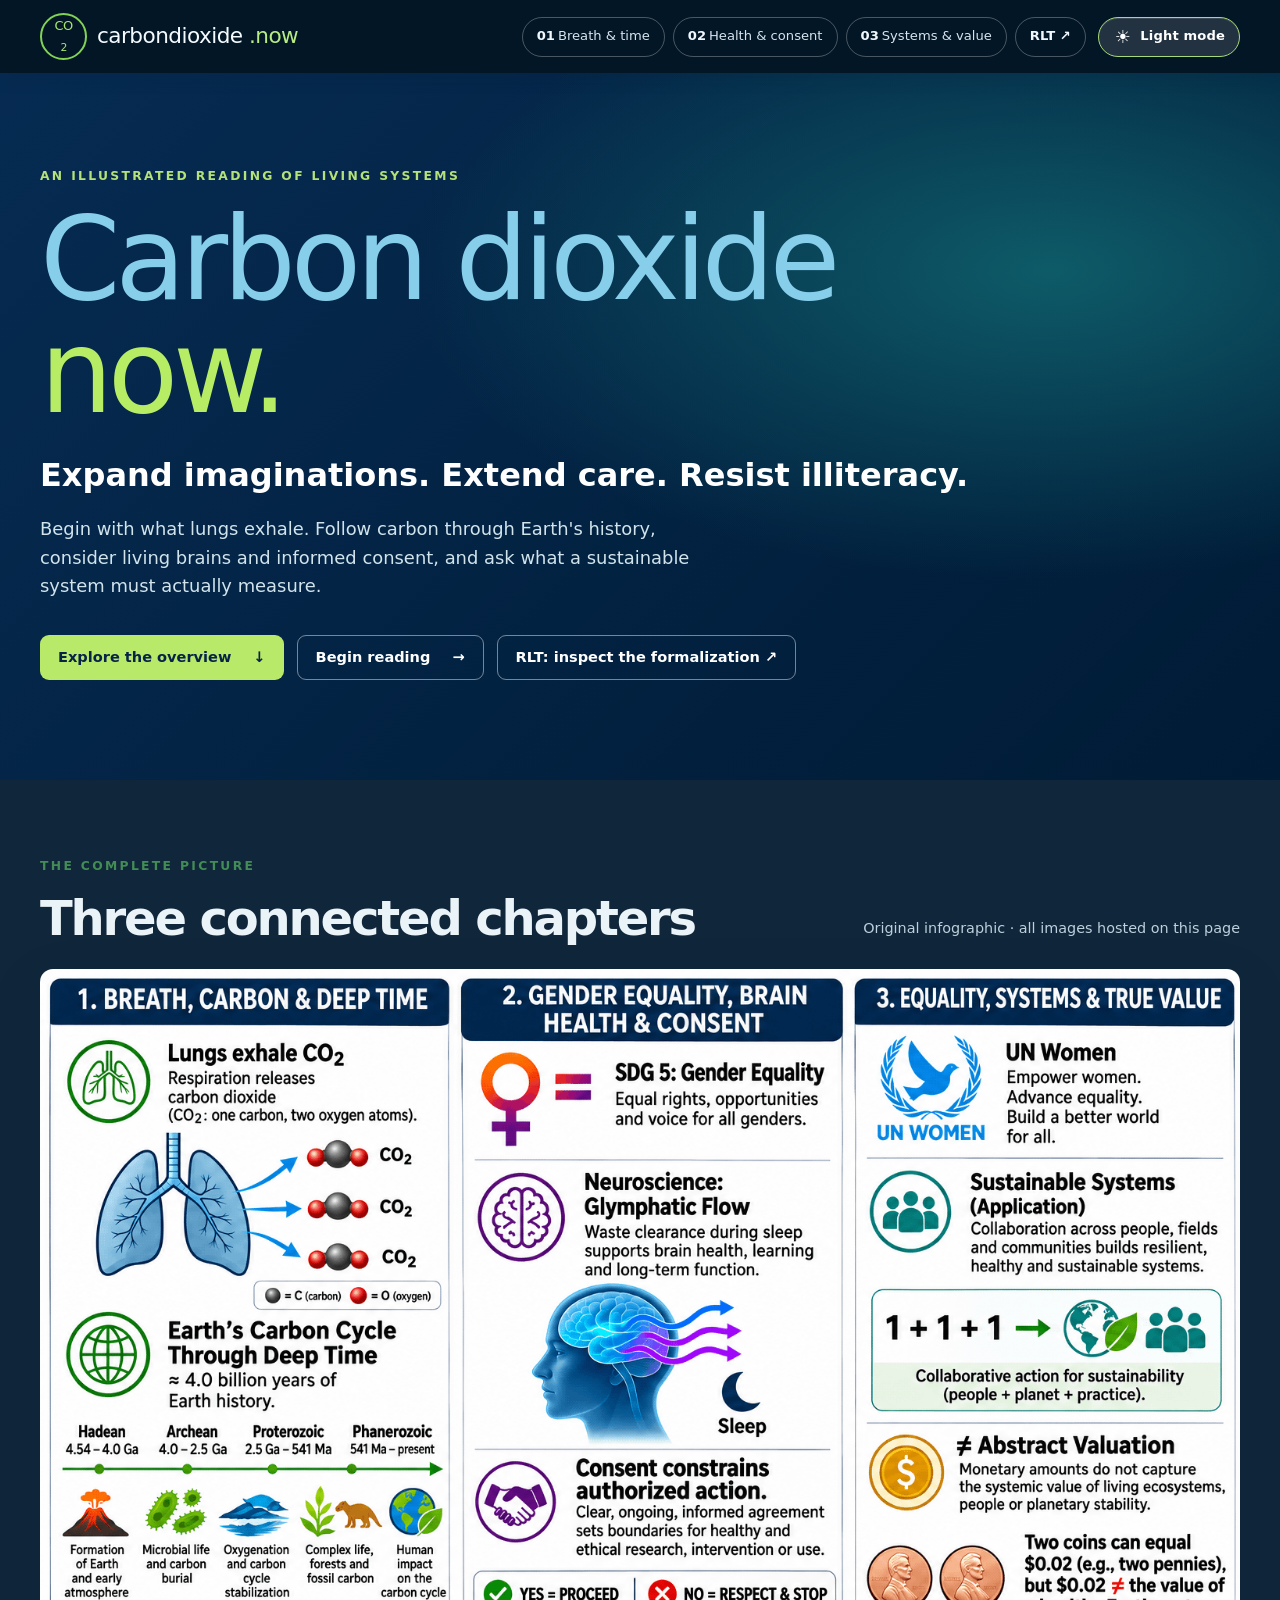
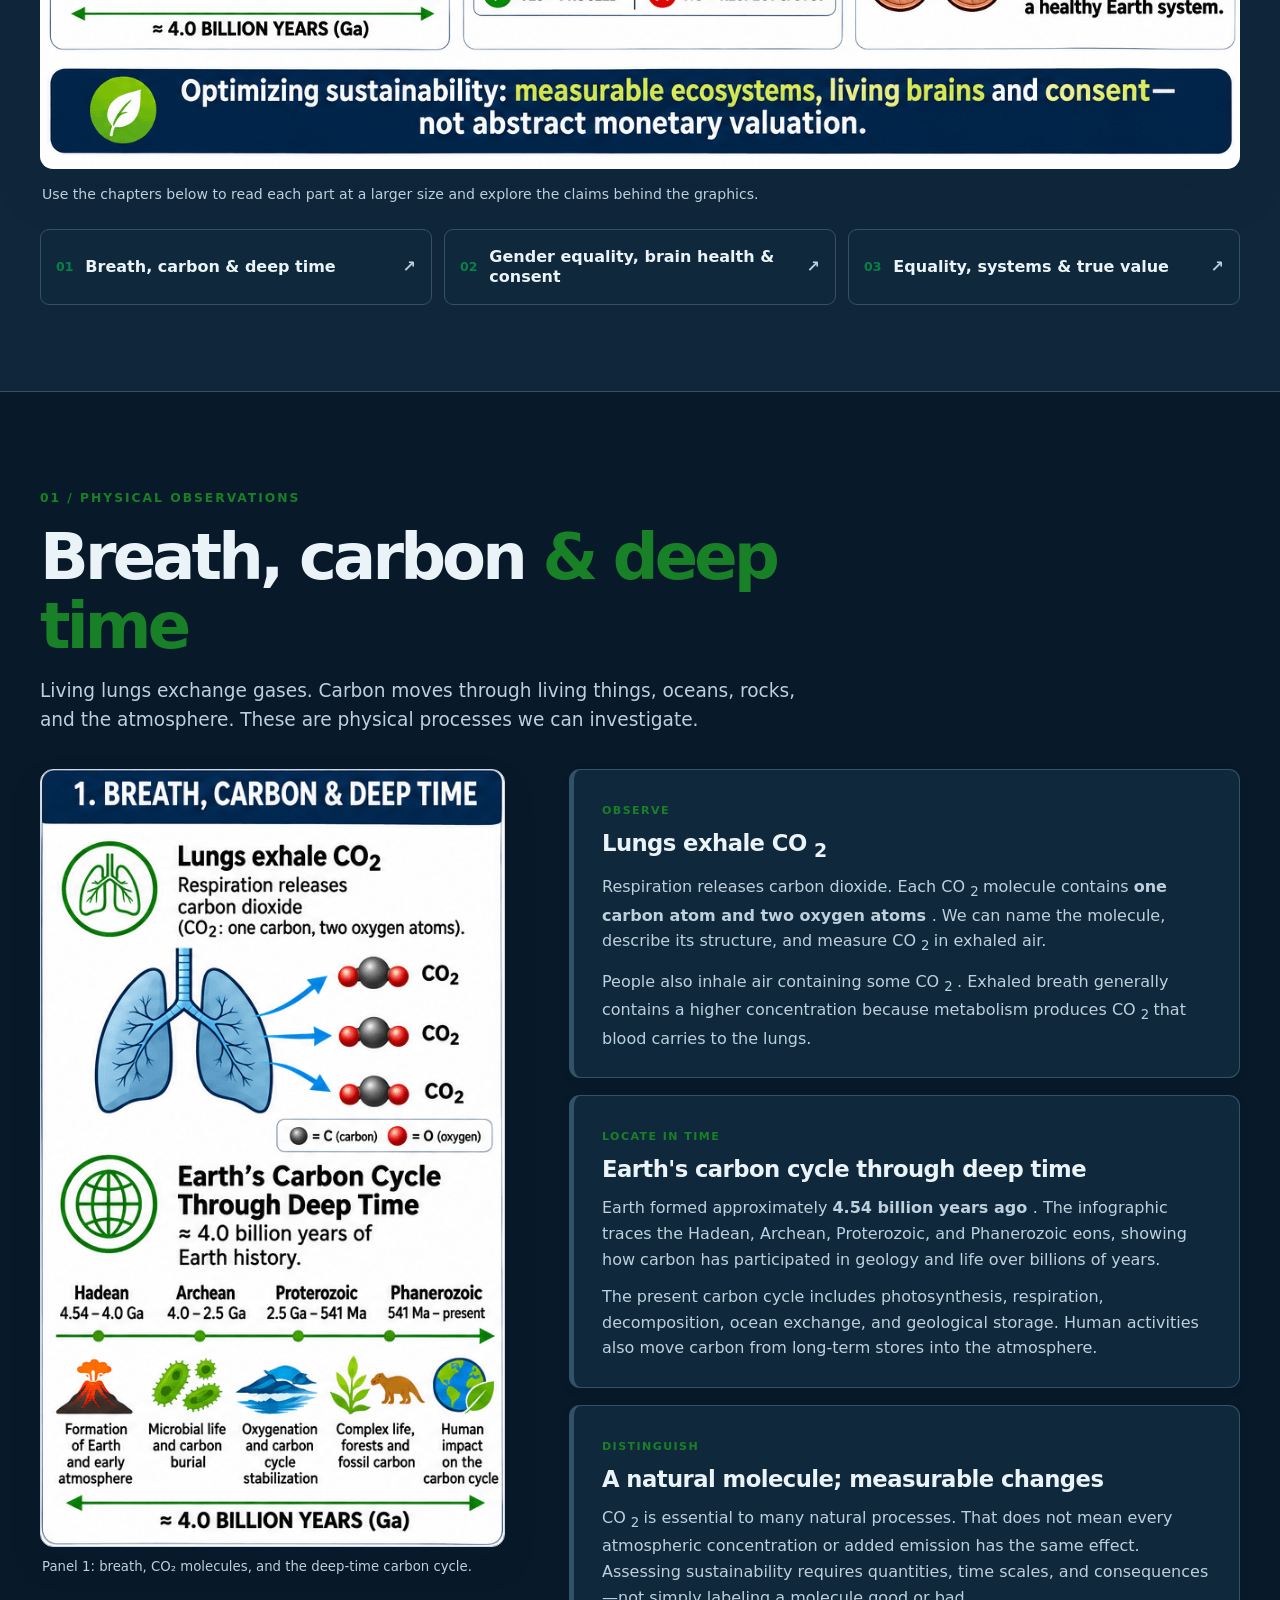
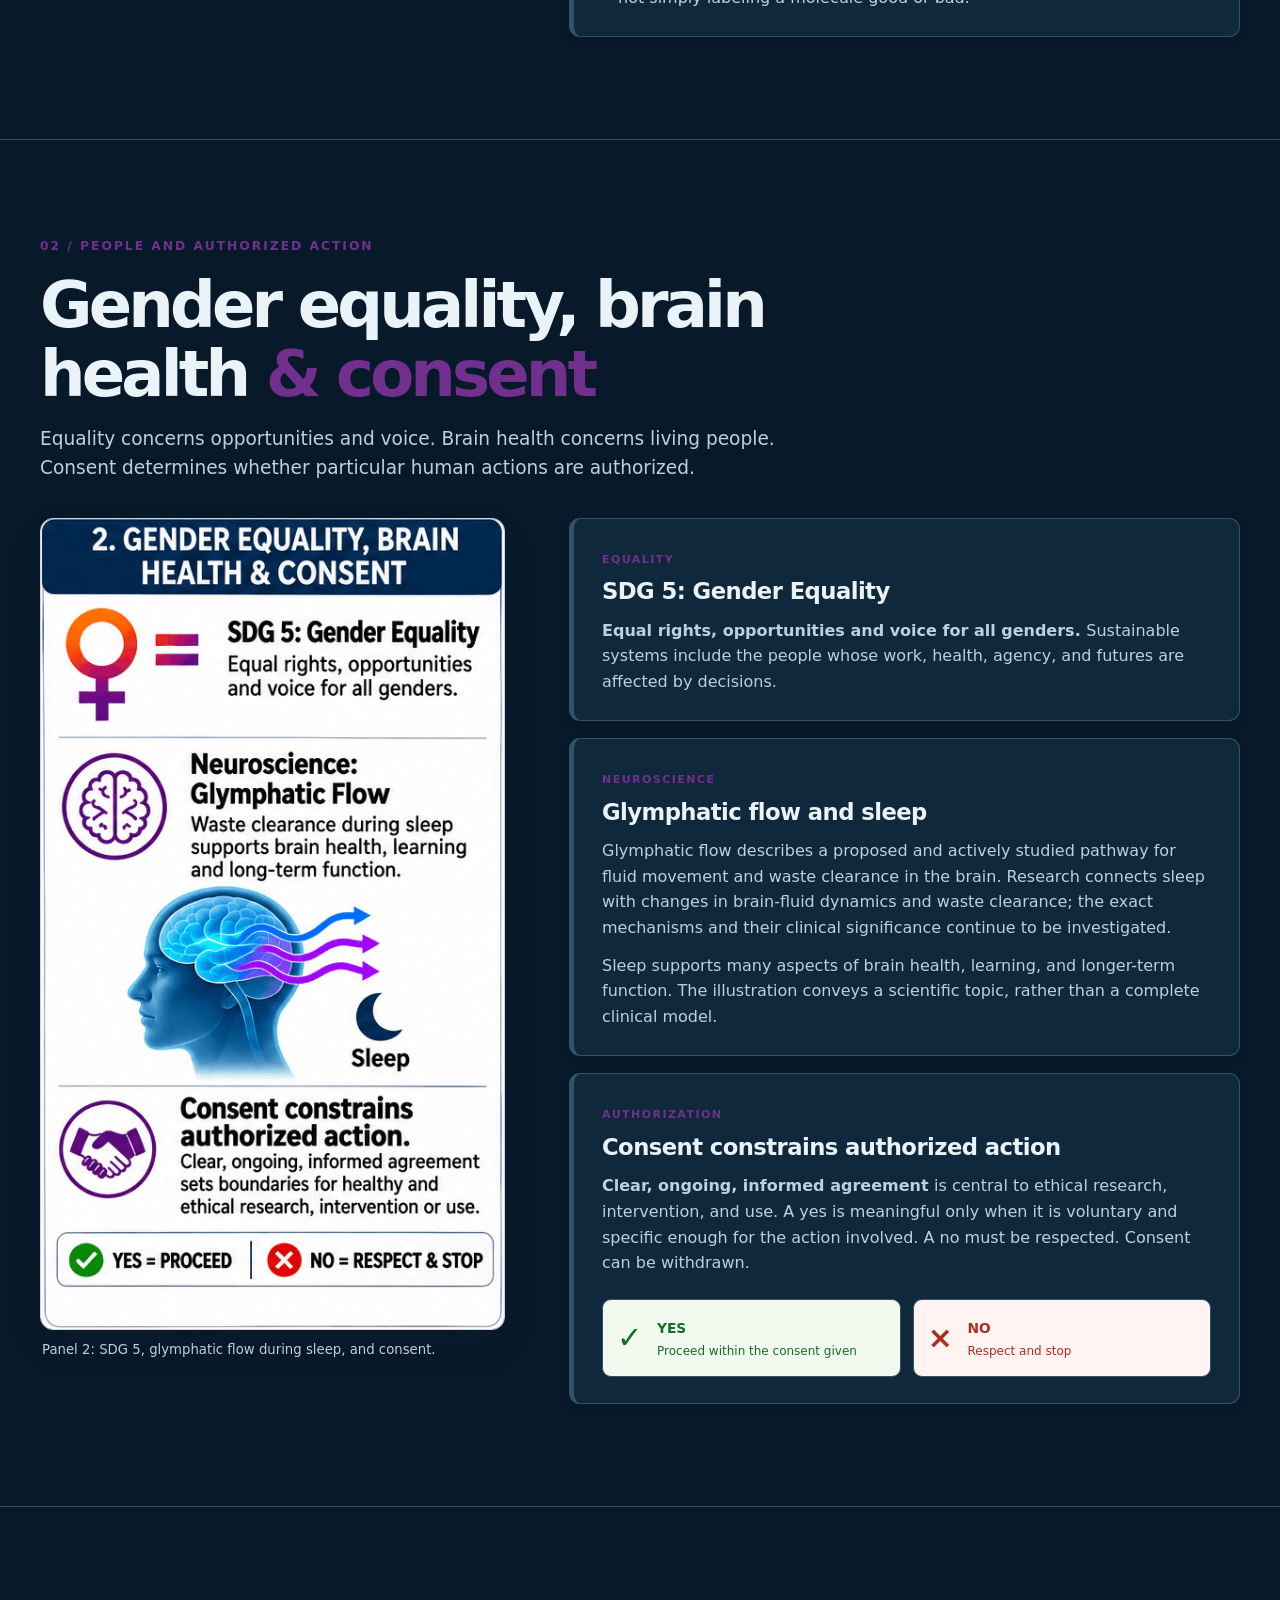
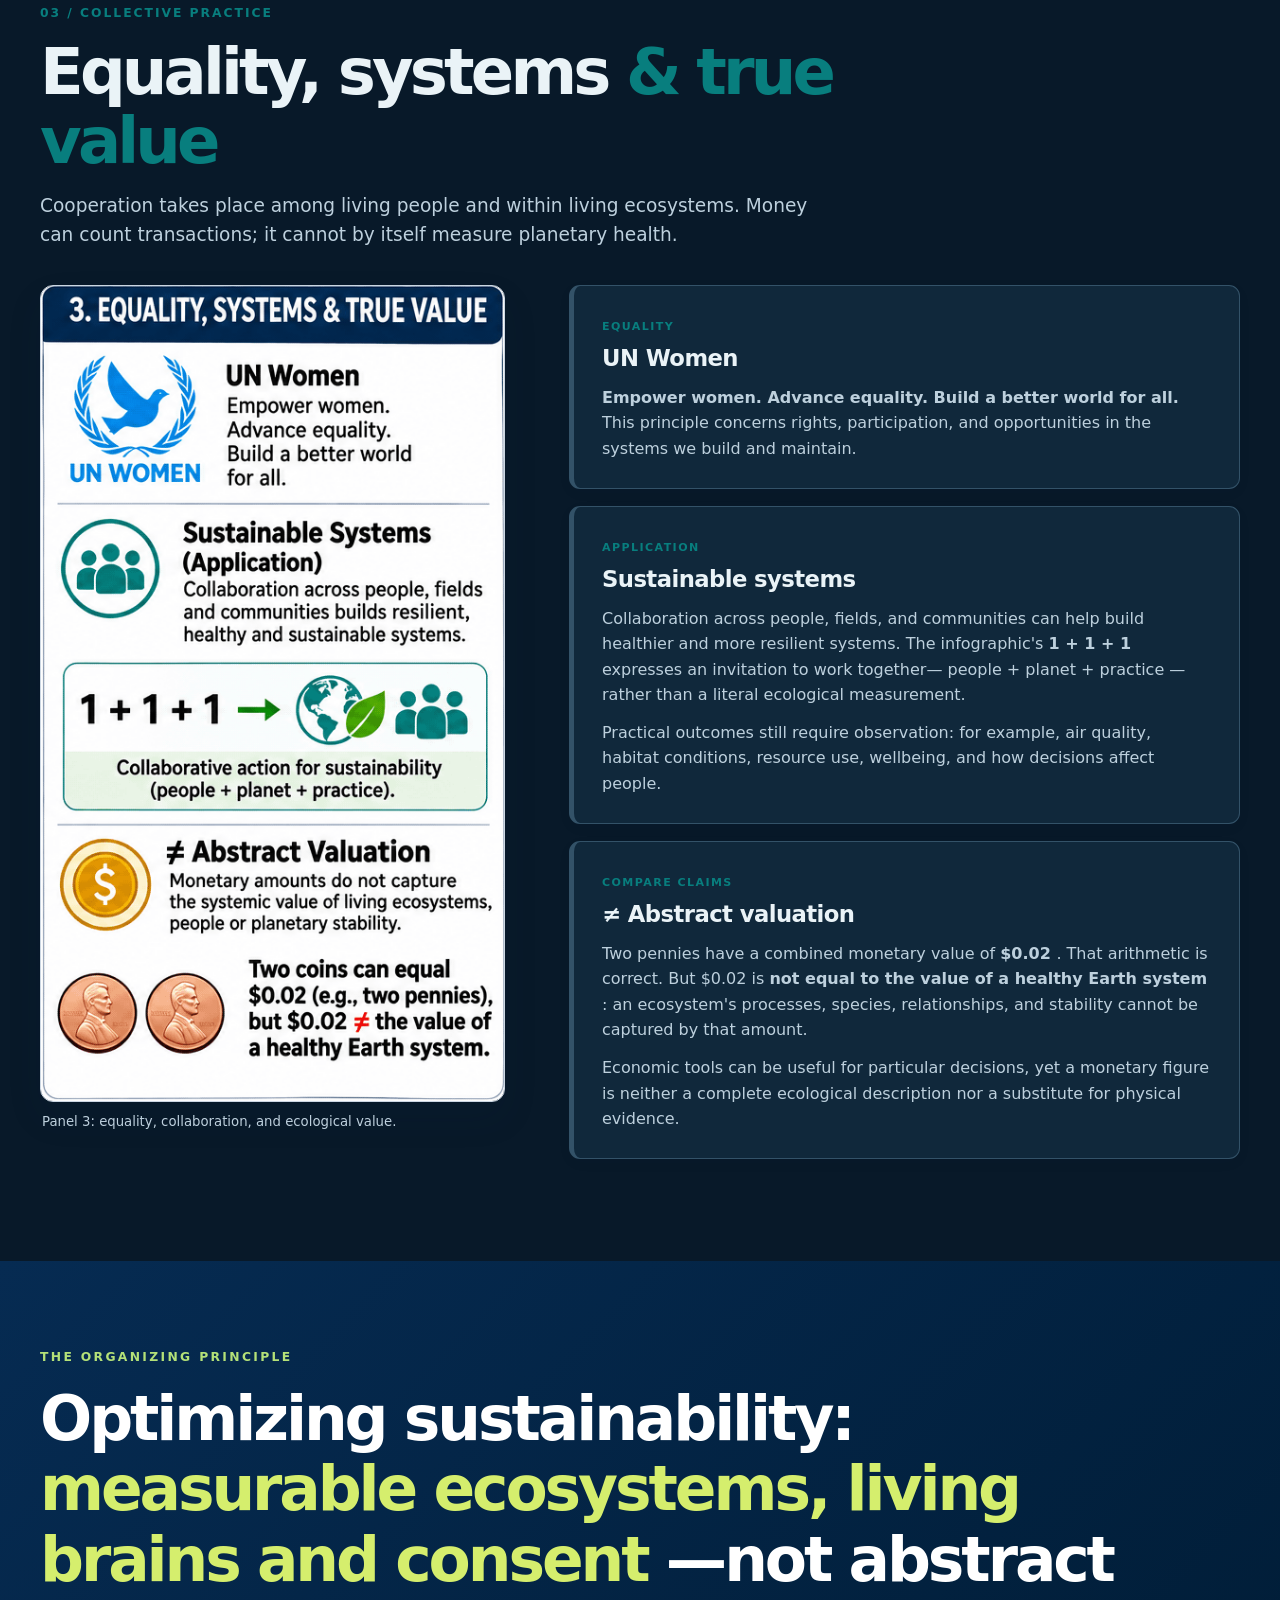
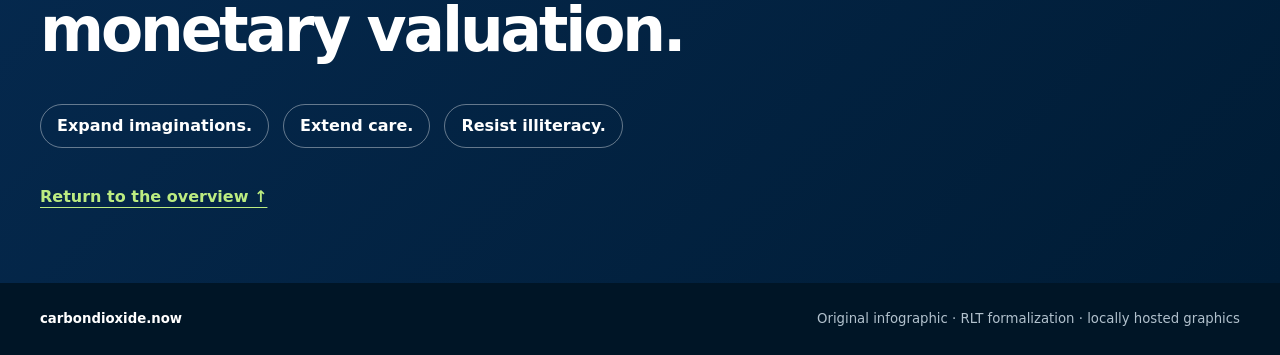
==== commit 33e603db: "Add files via upload" ====
--- a/carbondioxide/index.html
+++ b/carbondioxide/index.html
@@ -1,86 +1,478 @@
-<!doctype html>
-<html lang="en" data-theme="dark" data-default-theme="dark" data-theme-key="home">
-<head>
-  <meta charset="utf-8">
-  <meta name="viewport" content="width=device-width, initial-scale=1">
-  <meta name="description" content="Carbon dioxide now. Expand imaginations, extend care, resist illiteracy.">
-  <title>Carbon dioxide now.</title>
-  <link rel="stylesheet" href="./style.css">
-  <script src="./scripts/theme.js" defer></script>
-</head>
-<body class="home-page">
-  <a class="skip" href="#main">Skip to content</a>
-  <header class="masthead">
-    <div class="wrap masthead-inner">
-      <a class="wordmark" href="./" aria-label="Carbon dioxide now home">
-        <span class="domain">carbondioxide.now</span>
-      </a>
-      <div class="masthead-controls">
-        <nav aria-label="Page sections">
-          <a href="#overview">Overview</a>
-          <a href="#imagination">Imagine</a>
-          <a href="#care">Care</a>
-          <a href="#reading">Read</a>
-          <a href="./RLT/">RLT <span>↗</span></a>
-        </nav>
-        <button class="theme-toggle" type="button" data-theme-toggle aria-label="Switch to light mode" aria-pressed="true">
-          <span class="theme-icon" aria-hidden="true">☀</span>
-          <span class="theme-label">Light mode</span>
-        </button>
-      </div>
-    </div>
+<!DOCTYPE html>
+<html data-default-theme="dark" data-theme="dark" data-theme-key="home" lang="en">
+ <head>
+  <meta charset="utf-8"/>
+  <meta content="width=device-width, initial-scale=1" name="viewport"/>
+  <meta content="Carbon dioxide now: breath, Earth's carbon cycle, brain health, consent, equality and sustainable systems. An illustrated, self-contained reading experience." name="description"/>
+  <meta content="#05264a" name="theme-color"/>
+  <title>
+   Carbon Dioxide Now &mdash; Breath, Care &amp; Sustainability
+  </title>
+  <link href="assets/favicon.svg" rel="icon" type="image/svg+xml"/>
+  <link href="style.css?v=20261116c" rel="stylesheet"/>
+  <script defer="True" src="scripts/theme.js">
+  </script>
+ </head>
+ <body class="home-page">
+  <a class="skip" href="#main">
+   Skip to content
+  </a>
+  <header class="masthead" id="top">
+   <div class="wrap masthead-inner">
+    <a aria-label="Carbon Dioxide Now, back to top" class="wordmark" href="#top">
+     <span class="mark">
+      CO
+      <sub>
+       2
+      </sub>
+     </span>
+     <span>
+      carbondioxide
+      <span class="domain">
+       .now
+      </span>
+     </span>
+    </a>
+    <div class="masthead-controls">
+     <nav aria-label="Page chapters">
+      <a href="#breath">
+       01
+       <span>
+        Breath &amp; time
+       </span>
+      </a>
+      <a href="#care">
+       02
+       <span>
+        Health &amp; consent
+       </span>
+      </a>
+      <a href="#systems">
+       03
+       <span>
+        Systems &amp; value
+       </span>
+      </a>
+      <a href="RLT/">
+       RLT &nearrow;
+      </a>
+     </nav>
+     <button aria-label="Switch to light mode" aria-pressed="true" class="theme-toggle" data-theme-toggle="" type="button">
+      <span aria-hidden="true" class="theme-icon">
+       ☀
+      </span>
+      <span class="theme-label">
+       Light mode
+      </span>
+     </button>
+    </div>
+   </div>
   </header>
   <main id="main">
-    <section class="hero">
-      <div class="wrap">
-        <p class="eyebrow">A physical reading point</p>
-        <h1>Carbon dioxide <em>now.</em></h1>
-        <p class="hero-intro">CO₂ is exhaled.</p>
-        <p class="hero-detail">Expand imaginations. Extend care. Resist illiteracy.</p>
-        <div class="hero-actions">
-          <a class="primary-link" href="./RLT/">Read the RLT formalization ↗</a>
-          <a class="secondary-link" href="#overview">Explore the reading points ↓</a>
+   <section aria-labelledby="hero-title" class="hero">
+    <div class="wrap">
+     <p class="eyebrow">
+      An illustrated reading of living systems
+     </p>
+     <h1 id="hero-title">
+      Carbon dioxide
+      <em>
+       now.
+      </em>
+     </h1>
+     <p class="hero-intro">
+      Expand imaginations. Extend care. Resist illiteracy.
+     </p>
+     <p class="hero-detail">
+      Begin with what lungs exhale. Follow carbon through Earth's history, consider living brains and informed consent, and ask what a sustainable system must actually measure.
+     </p>
+     <div class="hero-actions">
+      <a class="primary-link" href="#overview">
+       Explore the overview
+       <span aria-hidden="true">
+        &darr;
+       </span>
+      </a>
+      <a class="secondary-link" href="#breath">
+       Begin reading
+       <span aria-hidden="true">
+        &rarr;
+       </span>
+      </a>
+      <a class="secondary-link" href="RLT/">
+       RLT: inspect the formalization &nearrow;
+      </a>
+     </div>
+    </div>
+   </section>
+   <section aria-labelledby="overview-title" class="overview" id="overview">
+    <div class="wrap">
+     <div class="section-heading">
+      <div>
+       <p class="eyebrow">
+        The complete picture
+       </p>
+       <h2 id="overview-title">
+        Three connected chapters
+       </h2>
+      </div>
+      <p>
+       Original infographic &middot; all images hosted on this page
+      </p>
+     </div>
+     <figure class="overview-image">
+      <img alt="Three-column infographic: 1. Breath, Carbon &amp; Deep Time: lungs exhale CO₂ and Earth's carbon cycle; 2. Gender Equality, Brain Health &amp; Consent: SDG 5, glymphatic flow and authorized action; 3. Equality, Systems &amp; True Value: UN Women, collaboration, and the limits of abstract monetary valuation." fetchpriority="high" height="1024" src="assets/overview.png" width="1536"/>
+      <figcaption>
+       Use the chapters below to read each part at a larger size and explore the claims behind the graphics.
+      </figcaption>
+     </figure>
+     <div aria-label="Jump to a chapter" class="chapter-jump">
+      <a href="#breath">
+       <span>
+        01
+       </span>
+       Breath, carbon &amp; deep time
+       <b aria-hidden="true">
+        &nearrow;
+       </b>
+      </a>
+      <a href="#care">
+       <span>
+        02
+       </span>
+       Gender equality, brain health &amp; consent
+       <b aria-hidden="true">
+        &nearrow;
+       </b>
+      </a>
+      <a href="#systems">
+       <span>
+        03
+       </span>
+       Equality, systems &amp; true value
+       <b aria-hidden="true">
+        &nearrow;
+       </b>
+      </a>
+     </div>
+    </div>
+   </section>
+   <section aria-labelledby="breath-title" class="chapter green" id="breath">
+    <div class="wrap">
+     <div class="chapter-head">
+      <span class="chapter-number">
+       01 / Physical observations
+      </span>
+      <h2 id="breath-title">
+       Breath, carbon
+       <span>
+        &amp; deep time
+       </span>
+      </h2>
+      <p>
+       Living lungs exchange gases. Carbon moves through living things, oceans, rocks, and the atmosphere. These are physical processes we can investigate.
+      </p>
+     </div>
+     <div class="chapter-layout">
+      <figure class="panel-image">
+       <img alt="First infographic panel: illustrated lungs releasing three carbon dioxide molecules; carbon dioxide consists of one carbon atom bonded to two oxygen atoms. Below is a geologic timeline from the Hadean to the Phanerozoic showing developments in Earth's carbon cycle." height="861" loading="lazy" src="assets/breath-carbon-deep-time.png" width="514"/>
+       <figcaption>
+        Panel 1: breath, CO₂ molecules, and the deep-time carbon cycle.
+       </figcaption>
+      </figure>
+      <div class="readings">
+       <article class="reading">
+        <span class="reading-tag">
+         Observe
+        </span>
+        <h3>
+         Lungs exhale CO
+         <sub>
+          2
+         </sub>
+        </h3>
+        <p>
+         Respiration releases carbon dioxide. Each CO
+         <sub>
+          2
+         </sub>
+         molecule contains
+         <strong>
+          one carbon atom and two oxygen atoms
+         </strong>
+         . We can name the molecule, describe its structure, and measure CO
+         <sub>
+          2
+         </sub>
+         in exhaled air.
+        </p>
+        <p>
+         People also inhale air containing some CO
+         <sub>
+          2
+         </sub>
+         . Exhaled breath generally contains a higher concentration because metabolism produces CO
+         <sub>
+          2
+         </sub>
+         that blood carries to the lungs.
+        </p>
+       </article>
+       <article class="reading">
+        <span class="reading-tag">
+         Locate in time
+        </span>
+        <h3>
+         Earth's carbon cycle through deep time
+        </h3>
+        <p>
+         Earth formed approximately
+         <strong>
+          4.54 billion years ago
+         </strong>
+         . The infographic traces the Hadean, Archean, Proterozoic, and Phanerozoic eons, showing how carbon has participated in geology and life over billions of years.
+        </p>
+        <p>
+         The present carbon cycle includes photosynthesis, respiration, decomposition, ocean exchange, and geological storage. Human activities also move carbon from long-term stores into the atmosphere.
+        </p>
+       </article>
+       <article class="reading">
+        <span class="reading-tag">
+         Distinguish
+        </span>
+        <h3>
+         A natural molecule; measurable changes
+        </h3>
+        <p>
+         CO
+         <sub>
+          2
+         </sub>
+         is essential to many natural processes. That does not mean every atmospheric concentration or added emission has the same effect. Assessing sustainability requires quantities, time scales, and consequences&mdash;not simply labeling a molecule good or bad.
+        </p>
+       </article>
+      </div>
+     </div>
+    </div>
+   </section>
+   <section aria-labelledby="care-title" class="chapter purple" id="care">
+    <div class="wrap">
+     <div class="chapter-head">
+      <span class="chapter-number">
+       02 / People and authorized action
+      </span>
+      <h2 id="care-title">
+       Gender equality, brain health
+       <span>
+        &amp; consent
+       </span>
+      </h2>
+      <p>
+       Equality concerns opportunities and voice. Brain health concerns living people. Consent determines whether particular human actions are authorized.
+      </p>
+     </div>
+     <div class="chapter-layout">
+      <figure class="panel-image">
+       <img alt="Second infographic panel: SDG 5 gender equality symbol; profile of a human brain illustrating glymphatic flow during sleep; a handshake representing consent, followed by YES&mdash;proceed and NO&mdash;respect and stop." height="861" loading="lazy" src="assets/gender-brain-consent.png" width="492"/>
+       <figcaption>
+        Panel 2: SDG 5, glymphatic flow during sleep, and consent.
+       </figcaption>
+      </figure>
+      <div class="readings">
+       <article class="reading">
+        <span class="reading-tag">
+         Equality
+        </span>
+        <h3>
+         SDG 5: Gender Equality
+        </h3>
+        <p>
+         <strong>
+          Equal rights, opportunities and voice for all genders.
+         </strong>
+         Sustainable systems include the people whose work, health, agency, and futures are affected by decisions.
+        </p>
+       </article>
+       <article class="reading">
+        <span class="reading-tag">
+         Neuroscience
+        </span>
+        <h3>
+         Glymphatic flow and sleep
+        </h3>
+        <p>
+         Glymphatic flow describes a proposed and actively studied pathway for fluid movement and waste clearance in the brain. Research connects sleep with changes in brain-fluid dynamics and waste clearance; the exact mechanisms and their clinical significance continue to be investigated.
+        </p>
+        <p>
+         Sleep supports many aspects of brain health, learning, and longer-term function. The illustration conveys a scientific topic, rather than a complete clinical model.
+        </p>
+       </article>
+       <article class="reading">
+        <span class="reading-tag">
+         Authorization
+        </span>
+        <h3>
+         Consent constrains authorized action
+        </h3>
+        <p>
+         <strong>
+          Clear, ongoing, informed agreement
+         </strong>
+         is central to ethical research, intervention, and use. A yes is meaningful only when it is voluntary and specific enough for the action involved. A no must be respected. Consent can be withdrawn.
+        </p>
+        <div aria-label="Consent principle" class="decision">
+         <div class="yes">
+          <span aria-hidden="true">
+           &checkmark;
+          </span>
+          <b>
+           YES
+          </b>
+          <small>
+           Proceed within the consent given
+          </small>
+         </div>
+         <div class="no">
+          <span aria-hidden="true">
+           &times;
+          </span>
+          <b>
+           NO
+          </b>
+          <small>
+           Respect and stop
+          </small>
+         </div>
         </div>
+       </article>
       </div>
-    </section>
-    <section class="overview" id="overview">
-      <div class="wrap">
-        <div class="section-heading"><h2>Carbon dioxide, now.</h2><p>Reading a physical statement.</p></div>
-        <p>Exhalation is a physical process. A written claim about it can be made precise; mathematical proofs and physical measurements play different, complementary roles.</p>
-        <div class="chapter-jump">
-          <a href="#imagination"><span>01</span> Expand imaginations <b>↓</b></a>
-          <a href="#care"><span>02</span> Extend care <b>↓</b></a>
-          <a href="#reading"><span>03</span> Resist illiteracy <b>↓</b></a>
-        </div>
+     </div>
+    </div>
+   </section>
+   <section aria-labelledby="systems-title" class="chapter teal" id="systems">
+    <div class="wrap">
+     <div class="chapter-head">
+      <span class="chapter-number">
+       03 / Collective practice
+      </span>
+      <h2 id="systems-title">
+       Equality, systems
+       <span>
+        &amp; true value
+       </span>
+      </h2>
+      <p>
+       Cooperation takes place among living people and within living ecosystems. Money can count transactions; it cannot by itself measure planetary health.
+      </p>
+     </div>
+     <div class="chapter-layout">
+      <figure class="panel-image">
+       <img alt="Third infographic panel: UN Women emblem and equality language; sustainable systems with people plus planet plus practice; two pennies illustrating that two cents in monetary value does not equal the value of a healthy Earth system." height="861" loading="lazy" src="assets/equality-systems-value.png" width="489"/>
+       <figcaption>
+        Panel 3: equality, collaboration, and ecological value.
+       </figcaption>
+      </figure>
+      <div class="readings">
+       <article class="reading">
+        <span class="reading-tag">
+         Equality
+        </span>
+        <h3>
+         UN Women
+        </h3>
+        <p>
+         <strong>
+          Empower women. Advance equality. Build a better world for all.
+         </strong>
+         This principle concerns rights, participation, and opportunities in the systems we build and maintain.
+        </p>
+       </article>
+       <article class="reading">
+        <span class="reading-tag">
+         Application
+        </span>
+        <h3>
+         Sustainable systems
+        </h3>
+        <p>
+         Collaboration across people, fields, and communities can help build healthier and more resilient systems. The infographic's
+         <strong>
+          1 + 1 + 1
+         </strong>
+         expresses an invitation to work together&mdash;
+         <em>
+          people + planet + practice
+         </em>
+         &mdash;rather than a literal ecological measurement.
+        </p>
+        <p>
+         Practical outcomes still require observation: for example, air quality, habitat conditions, resource use, wellbeing, and how decisions affect people.
+        </p>
+       </article>
+       <article class="reading">
+        <span class="reading-tag">
+         Compare claims
+        </span>
+        <h3>
+         &ne; Abstract valuation
+        </h3>
+        <p>
+         Two pennies have a combined monetary value of
+         <strong>
+          $0.02
+         </strong>
+         . That arithmetic is correct. But $0.02 is
+         <strong>
+          not equal to the value of a healthy Earth system
+         </strong>
+         : an ecosystem's processes, species, relationships, and stability cannot be captured by that amount.
+        </p>
+        <p>
+         Economic tools can be useful for particular decisions, yet a monetary figure is neither a complete ecological description nor a substitute for physical evidence.
+        </p>
+       </article>
       </div>
-    </section>
-    <section class="chapter green" id="imagination">
-      <div class="wrap">
-        <div class="chapter-head"><span class="chapter-number">01 / Expand imaginations</span><h2>Begin with what <span>is written.</span></h2><p>CO₂ is exhaled. The meaning of that sentence depends on the physical process and the way its terms are read.</p></div>
-        <div class="reading"><span class="reading-tag">Written claim</span><h3>CO₂ is exhaled.</h3><p>The claim can be precisely scoped and connected to verifiable evidence.</p></div>
-      </div>
-    </section>
-    <section class="chapter purple" id="care">
-      <div class="wrap">
-        <div class="chapter-head"><span class="chapter-number">02 / Extend care</span><h2>Observe with <span>care.</span></h2><p>Physical correspondence requires observations and evidence with stated limits. A proof certificate is not a measurement.</p></div>
-        <div class="reading"><span class="reading-tag">Empirical evidence</span><h3>Identify what was measured.</h3><p>Source, methods, conditions, and scope matter when assessing physical claims.</p></div>
-      </div>
-    </section>
-    <section class="chapter teal" id="reading">
-      <div class="wrap">
-        <div class="chapter-head"><span class="chapter-number">03 / Resist illiteracy</span><h2>Check each <span>relationship.</span></h2><p>Reading Level Test separates written claims, conventions, proofs, and physical correspondence.</p></div>
-        <div class="reading"><span class="reading-tag">Formalization</span><h3>RLT formalizes the written claim.</h3><p>Follow one physical reading point into its mathematical checks and evidence boundaries.</p><p><a href="./RLT/">Open the CO₂ / RLT example ↗</a></p></div>
-      </div>
-    </section>
-    <section class="closing">
-      <div class="wrap">
-        <p class="eyebrow">From writing to evidence</p>
-        <h2>Expand imaginations. <span>Extend care.</span> Resist illiteracy.</h2>
-        <div class="closing-triad"><span>Written expression</span><span>Checked relationships</span><span>Physical evidence</span></div>
-        <a class="backtop" href="#main">Back to the top ↑</a>
-      </div>
-    </section>
+     </div>
+    </div>
+   </section>
+   <section aria-labelledby="closing-title" class="closing">
+    <div class="wrap">
+     <p class="eyebrow">
+      The organizing principle
+     </p>
+     <h2 id="closing-title">
+      Optimizing sustainability:
+      <span>
+       measurable ecosystems, living brains and consent
+      </span>
+      &mdash;not abstract monetary valuation.
+     </h2>
+     <div class="closing-triad">
+      <span>
+       Expand imaginations.
+      </span>
+      <span>
+       Extend care.
+      </span>
+      <span>
+       Resist illiteracy.
+      </span>
+     </div>
+     <a class="backtop" href="#overview">
+      Return to the overview &uarr;
+     </a>
+    </div>
+   </section>
   </main>
-  <footer><div class="wrap footer-inner"><span>carbondioxide.now</span><span>Reading Point · CO₂ / RLT</span></div></footer>
-</body>
+  <footer>
+   <div class="wrap footer-inner">
+    <span>
+     carbondioxide.now
+    </span>
+    <span>
+     Original infographic &middot; RLT formalization &middot; locally hosted graphics
+    </span>
+   </div>
+  </footer>
+ </body>
 </html>
--- a/carbondioxide/style.css
+++ b/carbondioxide/style.css
@@ -643,105 +643,157 @@
   font-weight:350;
   line-height:1.58;
   -webkit-font-smoothing:antialiased;
-}.rlt-page a {
+}
+
+.rlt-page a {
   color:inherit;
   text-underline-offset:4px;
-}.rlt-page a:hover {
+}
+
+.rlt-page a:hover {
   color:var(--link);
-}.rlt-page .shell {
+}
+
+.rlt-page .shell {
   max-width:1080px;
   padding:0 32px;
   margin:0 auto;
-}.rlt-page .top {
+}
+
+.rlt-page .top {
   border-bottom:1px solid var(--line);
-}.rlt-page .top-inner {
+}
+
+.rlt-page .top-inner {
   height:76px;
   display:flex;
   align-items:center;
   justify-content:space-between;
   gap:20px;
-}.rlt-page .nav {
+}
+
+.rlt-page .nav {
   display:flex;
   gap:25px;
   align-items:center;
   font-size:12px;
   color:var(--muted);
-}.rlt-page .nav a {
+}
+
+.rlt-page .nav a {
   text-decoration:none;
-}.rlt-page .nav a:hover {
+}
+
+.rlt-page .nav a:hover {
   text-decoration:underline;
-}.rlt-page .rlt-eyebrow {
+}
+
+.rlt-page .rlt-eyebrow {
   font-size:11px;
   letter-spacing:.16em;
   text-transform:uppercase;
   font-weight:550;
   color:var(--link);
-}.rlt-page h1, .rlt-page h2, .rlt-page h3, .rlt-page p {
+}
+
+.rlt-page h1, .rlt-page h2, .rlt-page h3, .rlt-page p {
   margin-top:0;
-}.rlt-page h1 {
+}
+
+.rlt-page h1 {
   font-size:clamp(52px,8vw,105px);
   font-weight:200;
   letter-spacing:-.066em;
   line-height:1.01;
   margin:17px 0 30px;
-}.rlt-page h2 {
+}
+
+.rlt-page h2 {
   font-size:clamp(31px,4.2vw,52px);
   font-weight:250;
   letter-spacing:-.048em;
   line-height:1.12;
   margin:14px 0 24px;
-}.rlt-page h3 {
+}
+
+.rlt-page h3 {
   font-size:22px;
   font-weight:420;
   letter-spacing:-.032em;
   line-height:1.25;
   margin:5px 0 12px;
-}.rlt-page .lead {
+}
+
+.rlt-page .lead {
   font-size:clamp(18px,2.3vw,23px);
   line-height:1.48;
   max-width:760px;
   font-weight:320;
   color:#384741;
-}.rlt-page .muted, .rlt-page .small {
+}
+
+.rlt-page .muted, .rlt-page .small {
   color:var(--muted);
-}.rlt-page .small {
+}
+
+.rlt-page .small {
   font-size:13px;
-}.rlt-page .rlt-hero {
+}
+
+.rlt-page .rlt-hero {
   padding:88px 0 82px;
-}.rlt-page .rlt-hero-note {
+}
+
+.rlt-page .rlt-hero-note {
   font-size:14px;
   max-width:695px;
   color:var(--muted);
-}.rlt-page .actions {
+}
+
+.rlt-page .actions {
   display:flex;
   gap:23px;
   flex-wrap:wrap;
   margin-top:35px;
   font-size:13px;
   font-weight:520;
-}.rlt-page .actions a {
+}
+
+.rlt-page .actions a {
   color:var(--link);
-}.rlt-page .section {
+}
+
+.rlt-page .section {
   border-top:1px solid var(--line);
   padding:76px 0 83px;
-}.rlt-page .section-grid {
+}
+
+.rlt-page .section-grid {
   display:grid;
   grid-template-columns:1fr 1fr;
   gap:56px;
-}.rlt-page .intro {
+}
+
+.rlt-page .intro {
   max-width:740px;
-}.rlt-page .count {
+}
+
+.rlt-page .count {
   font-size:11px;
   color:var(--muted);
   letter-spacing:.09em;
   margin-bottom:8px;
-}.rlt-page .statement {
+}
+
+.rlt-page .statement {
   font-size:clamp(30px,4.6vw,58px);
   line-height:1.12;
   letter-spacing:-.055em;
   font-weight:220;
   margin:12px 0 25px;
-}.rlt-page .molecule {
+}
+
+.rlt-page .molecule {
   display:flex;
   justify-content:center;
   align-items:center;
@@ -750,57 +802,83 @@
   border:1px solid var(--line);
   border-radius:6px;
   padding:30px;
-}.rlt-page .molecule svg {
+}
+
+.rlt-page .molecule svg {
   max-width:470px;
   width:100%;
   height:auto;
-}.rlt-page .cards {
+}
+
+.rlt-page .cards {
   display:grid;
   grid-template-columns:repeat(2,minmax(0,1fr));
   gap:14px;
   margin-top:40px;
-}.rlt-page .card {
+}
+
+.rlt-page .card {
   padding:24px;
   background:#fff;
   border:1px solid var(--line);
   border-radius:5px;
   min-height:198px;
-}.rlt-page .card-num {
+}
+
+.rlt-page .card-num {
   color:var(--link);
   font-size:12px;
   letter-spacing:.12em;
-}.rlt-page .card p {
+}
+
+.rlt-page .card p {
   font-size:14px;
   color:var(--muted);
   margin:0;
-}.rlt-page .keyline {
+}
+
+.rlt-page .keyline {
   border-top:1px solid var(--line);
   padding:18px 0;
   display:flex;
   align-items:baseline;
   justify-content:space-between;
   gap:20px;
-}.rlt-page .keyline span:first-child {
+}
+
+.rlt-page .keyline span:first-child {
   font-weight:490;
-}.rlt-page .status {
+}
+
+.rlt-page .status {
   font-size:11px;
   letter-spacing:.055em;
   text-transform:uppercase;
   white-space:nowrap;
   color:var(--link);
-}.rlt-page .pending {
+}
+
+.rlt-page .pending {
   color:#956644;
-}.rlt-page .step {
+}
+
+.rlt-page .step {
   padding:25px 0;
   border-top:1px solid var(--line);
-}.rlt-page .step small {
+}
+
+.rlt-page .step small {
   font-size:12px;
   color:var(--link);
-}.rlt-page .step p {
+}
+
+.rlt-page .step p {
   font-size:14px;
   color:var(--muted);
   max-width:650px;
-}.rlt-page .snippet {
+}
+
+.rlt-page .snippet {
   padding:24px;
   background:#e9eee8;
   border:1px solid var(--line);
@@ -809,37 +887,53 @@
   overflow:auto;
   white-space:pre-wrap;
   border-radius:5px;
-}.rlt-page .proofs {
+}
+
+.rlt-page .proofs {
   display:grid;
   grid-template-columns:repeat(3,1fr);
   gap:14px;
   margin:30px 0;
-}.rlt-page .proof {
+}
+
+.rlt-page .proof {
   border:1px solid var(--line);
   padding:23px;
   background:#fff;
   border-radius:5px;
-}.rlt-page .proof .formula {
+}
+
+.rlt-page .proof .formula {
   font-size:26px;
   font-weight:300;
   letter-spacing:-.04em;
-}.rlt-page .proof a, .rlt-page .source a {
+}
+
+.rlt-page .proof a, .rlt-page .source a {
   font-size:12px;
   color:var(--link);
-}.rlt-page .source {
+}
+
+.rlt-page .source {
   padding:15px 0;
   border-bottom:1px solid var(--line);
   display:flex;
   justify-content:space-between;
   gap:18px;
-}.rlt-page .source strong {
+}
+
+.rlt-page .source strong {
   font-size:14px;
   font-weight:500;
-}.rlt-page .source p {
+}
+
+.rlt-page .source p {
   font-size:12px;
   margin:2px 0;
   color:var(--muted);
-}.rlt-page .foot {
+}
+
+.rlt-page .foot {
   border-top:1px solid var(--line);
   padding:28px 0 55px;
   display:flex;
@@ -847,54 +941,90 @@
   gap:15px;
   font-size:12px;
   color:var(--muted);
-}.rlt-page .callout {
+}
+
+.rlt-page .callout {
   border-left:2px solid var(--link);
   padding:5px 0 5px 24px;
   margin:33px 0;
   color:#34453e;
-}.rlt-page .callout p {
+}
+
+.rlt-page .callout p {
   margin:0;
-}.rlt-page details {
+}
+
+.rlt-page details {
   border-top:1px solid var(--line);
   padding:17px 0;
-}.rlt-page details:last-child {
+}
+
+.rlt-page details:last-child {
   border-bottom:1px solid var(--line);
-}.rlt-page summary {
+}
+
+.rlt-page summary {
   cursor:pointer;
   font-size:15px;
   font-weight:500;
-}.rlt-page details p {
+}
+
+.rlt-page details p {
   margin:12px 0 0;
   color:var(--muted);
   font-size:14px;
-}.rlt-page code {
+}
+
+.rlt-page code {
   font-size:.9em;
-}.rlt-page ::selection {
+}
+
+.rlt-page ::selection {
   background:#cce4d3;
 }
 @media(max-width:740px) {.rlt-page .shell {
     padding:0 21px;
-  }.rlt-page .top-inner {
+  }
+
+.rlt-page .top-inner {
     height:64px;
-  }.rlt-page .nav {
+  }
+
+.rlt-page .nav {
     gap:13px;
     font-size:11px;
-  }.rlt-page .nav .hide-small {
+  }
+
+.rlt-page .nav .hide-small {
     display:none;
-  }.rlt-page .rlt-hero {
+  }
+
+.rlt-page .rlt-hero {
     padding:72px 0;
-  }.rlt-page .section {
+  }
+
+.rlt-page .section {
     padding:58px 0;
-  }.rlt-page .section-grid, .rlt-page .cards {
+  }
+
+.rlt-page .section-grid, .rlt-page .cards {
     grid-template-columns:1fr;
     gap:24px;
-  }.rlt-page .proofs {
+  }
+
+.rlt-page .proofs {
     grid-template-columns:1fr;
-  }.rlt-page .molecule {
+  }
+
+.rlt-page .molecule {
     min-height:230px;
-  }.rlt-page .foot {
+  }
+
+.rlt-page .foot {
     flex-direction:column;
-  }.rlt-page .source {
+  }
+
+.rlt-page .source {
     flex-direction:column;
     gap:2px;
   }
@@ -970,3 +1100,276 @@
   .masthead-controls { width: 100%; flex-wrap: wrap; }
   .masthead-controls nav { flex: 1 1 auto; }
 }
+
+
+/* ==============================================================
+   SHARED HEADER CONTROLS — all pages
+   ============================================================== */
+.masthead .masthead-controls {
+  display: flex;
+  align-items: center;
+  justify-content: flex-end;
+  gap: 14px;
+  flex-wrap: wrap;
+}
+
+.masthead .masthead-controls nav {
+  display: flex;
+  align-items: center;
+  gap: 8px;
+  flex-wrap: wrap;
+}
+
+.masthead .masthead-controls nav a {
+  display: inline-flex;
+  align-items: center;
+  min-height: 38px;
+  padding: 7px 13px;
+  border: 1px solid rgba(255, 255, 255, .24);
+  border-radius: 999px;
+  color: var(--nav-ink);
+  font-size: .82rem;
+  font-weight: 600;
+  line-height: 1.3;
+  text-decoration: none;
+}
+
+.masthead .masthead-controls nav a:hover,
+.masthead .masthead-controls nav a:focus-visible {
+  background: rgba(255, 255, 255, .12);
+}
+
+.masthead .theme-toggle {
+  display: inline-flex;
+  align-items: center;
+  justify-content: center;
+  gap: 9px;
+  min-width: 116px;
+  min-height: 40px;
+  padding: 9px 15px;
+  border: 1px solid rgba(184, 234, 140, .7);
+  border-radius: 999px;
+  background: rgba(255, 255, 255, .12);
+  color: #f7fbff;
+  box-shadow: inset 0 1px 0 rgba(255, 255, 255, .13);
+  font-family: inherit;
+  font-size: .82rem;
+  font-weight: 650;
+  line-height: 1;
+  cursor: pointer;
+  transition: background .15s ease, border-color .15s ease;
+}
+
+.masthead .theme-toggle:hover {
+  background: rgba(255, 255, 255, .2);
+  border-color: #b9e968;
+}
+
+.masthead .theme-toggle .theme-icon {
+  display: inline-block;
+  width: 1.1em;
+  text-align: center;
+  font-size: 1.12rem;
+  line-height: 1;
+}
+
+/* ==============================================================
+   RLT CONTENT — explicit and readable light/dark treatment
+   ============================================================== */
+.rlt-page main {
+  display: block;
+  background: var(--page-bg);
+  color: var(--text);
+}
+
+.rlt-page .rlt-hero {
+  max-width: 1080px;
+  margin-inline: auto;
+  border-bottom: 1px solid var(--line);
+}
+
+.rlt-page .rlt-hero .lead {
+  color: var(--text);
+  font-weight: 350;
+}
+
+.rlt-page .hero-note {
+  max-width: 740px;
+  margin-bottom: 0;
+  color: var(--muted);
+  font-size: .94rem;
+}
+
+.rlt-page .actions a {
+  display: inline-flex;
+  align-items: center;
+  min-height: 40px;
+  padding: 9px 14px;
+  border: 1px solid var(--line);
+  border-radius: 8px;
+  background: var(--card-bg);
+  color: var(--link);
+  font-weight: 600;
+  text-decoration: none;
+}
+
+.rlt-page .actions a:hover {
+  border-color: var(--link);
+  text-decoration: underline;
+}
+
+.rlt-page .section {
+  background: var(--page-bg);
+  color: var(--text);
+}
+
+.rlt-page .section > .shell {
+  width: 100%;
+}
+
+.rlt-page .section p,
+.rlt-page .source p {
+  line-height: 1.65;
+}
+
+.rlt-page .source {
+  align-items: flex-start;
+  padding: 20px 23px;
+  margin-block: 10px;
+  border: 1px solid var(--line);
+  border-radius: 9px;
+  background: var(--card-bg);
+}
+
+.rlt-page .source a {
+  white-space: nowrap;
+  font-size: .85rem;
+  font-weight: 600;
+}
+
+.rlt-page .research-note,
+.rlt-page .callout {
+  color: var(--text);
+}
+
+@media (max-width: 820px) {
+  .masthead .masthead-controls {
+    width: 100%;
+    justify-content: space-between;
+  }
+
+  .masthead .masthead-controls nav {
+    flex: 1 1 auto;
+    overflow-x: auto;
+    flex-wrap: nowrap;
+  }
+
+  .masthead .masthead-controls nav a {
+    white-space: nowrap;
+  }
+}
+
+@media (max-width: 480px) {
+  .masthead .theme-toggle {
+    padding-inline: 12px;
+    min-width: auto;
+  }
+
+  .rlt-page .source {
+    padding: 17px;
+  }
+}
+
+
+/* ==============================================================
+   2026-11-16c: Unified navigation and actions
+   Keeps the original illustrated homepage and RLT exhibit aligned.
+   ============================================================== */
+.masthead .masthead-controls {
+  display: flex;
+  align-items: center;
+  justify-content: flex-end;
+  flex-wrap: wrap;
+  gap: 12px;
+}
+.masthead .masthead-controls nav {
+  display: flex;
+  align-items: center;
+  gap: 8px;
+}
+.masthead .masthead-controls nav a,
+.masthead .theme-toggle {
+  display: inline-flex;
+  align-items: center;
+  justify-content: center;
+  min-height: 40px;
+  border-radius: 999px;
+  padding: 8px 14px;
+  font: 600 .82rem/1.25 system-ui,-apple-system,BlinkMacSystemFont,"Segoe UI",Arial,sans-serif;
+  text-decoration: none;
+  white-space: nowrap;
+}
+.masthead .masthead-controls nav a {
+  border: 1px solid rgba(255,255,255,.28);
+  color: #eff7ff;
+  background: transparent;
+}
+.masthead .masthead-controls nav a:hover {
+  background: rgba(255,255,255,.14);
+}
+.masthead .theme-toggle {
+  gap: 8px;
+  border: 1px solid #a7d978;
+  background: rgba(255,255,255,.12);
+  color: #fff;
+  cursor: pointer;
+}
+.masthead .theme-toggle:hover {
+  background: rgba(255,255,255,.22);
+}
+.masthead .theme-toggle:focus-visible {
+  outline: 3px solid #e5a900;
+  outline-offset: 3px;
+}
+.masthead .theme-toggle .theme-icon {
+  width: 1.1em;
+  text-align: center;
+}
+/* Both pages use the same CTA geometry, leaving color to theme. */
+.home-page .hero-actions a,
+.rlt-page .actions a {
+  display: inline-flex;
+  align-items: center;
+  justify-content: center;
+  min-height: 44px;
+  padding: 12px 18px;
+  border-radius: 9px;
+  font-weight: 700;
+  font-size: .91rem;
+  line-height: 1.3;
+  text-decoration: none;
+}
+.home-page .hero-actions a:hover,
+.rlt-page .actions a:hover {
+  transform: translateY(-1px);
+}
+.rlt-page .actions a {
+  background: var(--card-bg);
+  border: 1px solid var(--line);
+  color: var(--link);
+}
+@media (max-width: 820px) {
+  .masthead .masthead-controls {
+    width: 100%;
+    justify-content: space-between;
+  }
+  .masthead .masthead-controls nav {
+    flex: 1 1 auto;
+    min-width: 0;
+    overflow-x: auto;
+    flex-wrap: nowrap;
+  }
+  .masthead .masthead-controls nav a {
+    flex-shrink: 0;
+  }
+}
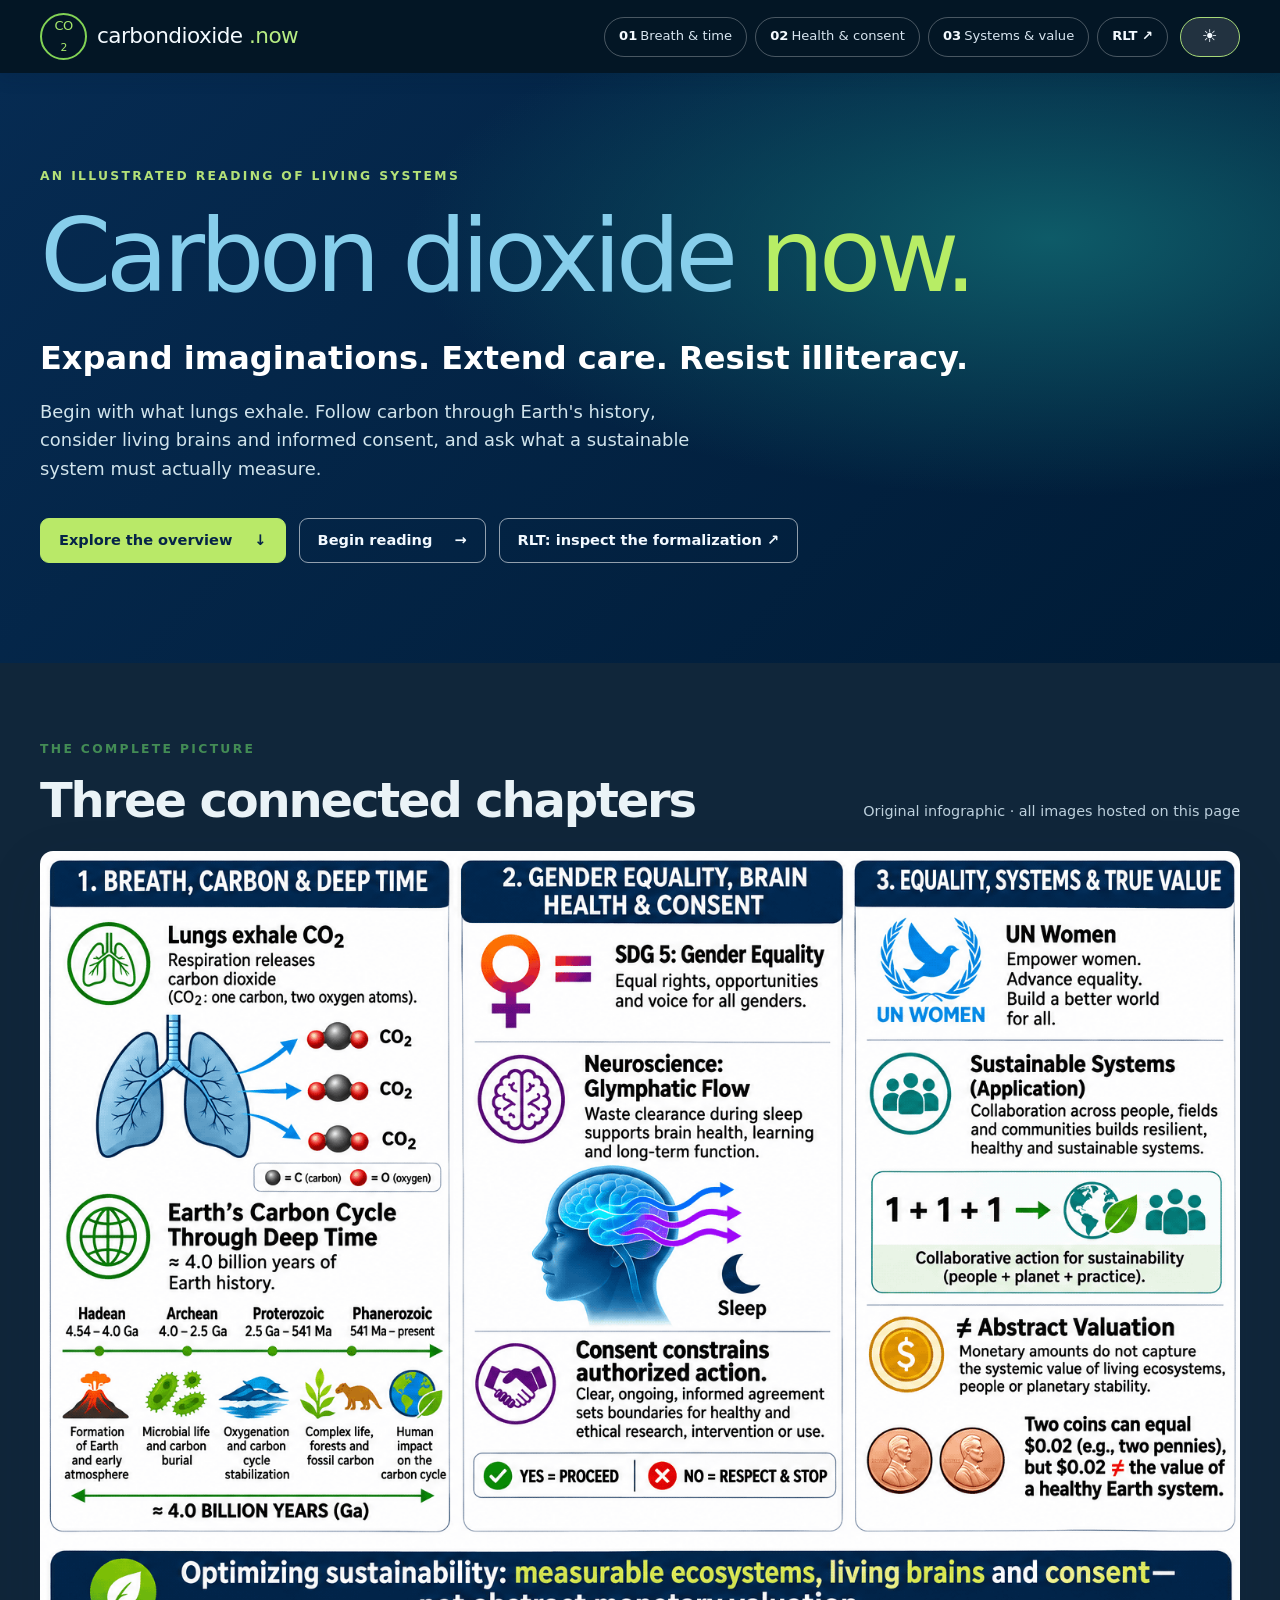
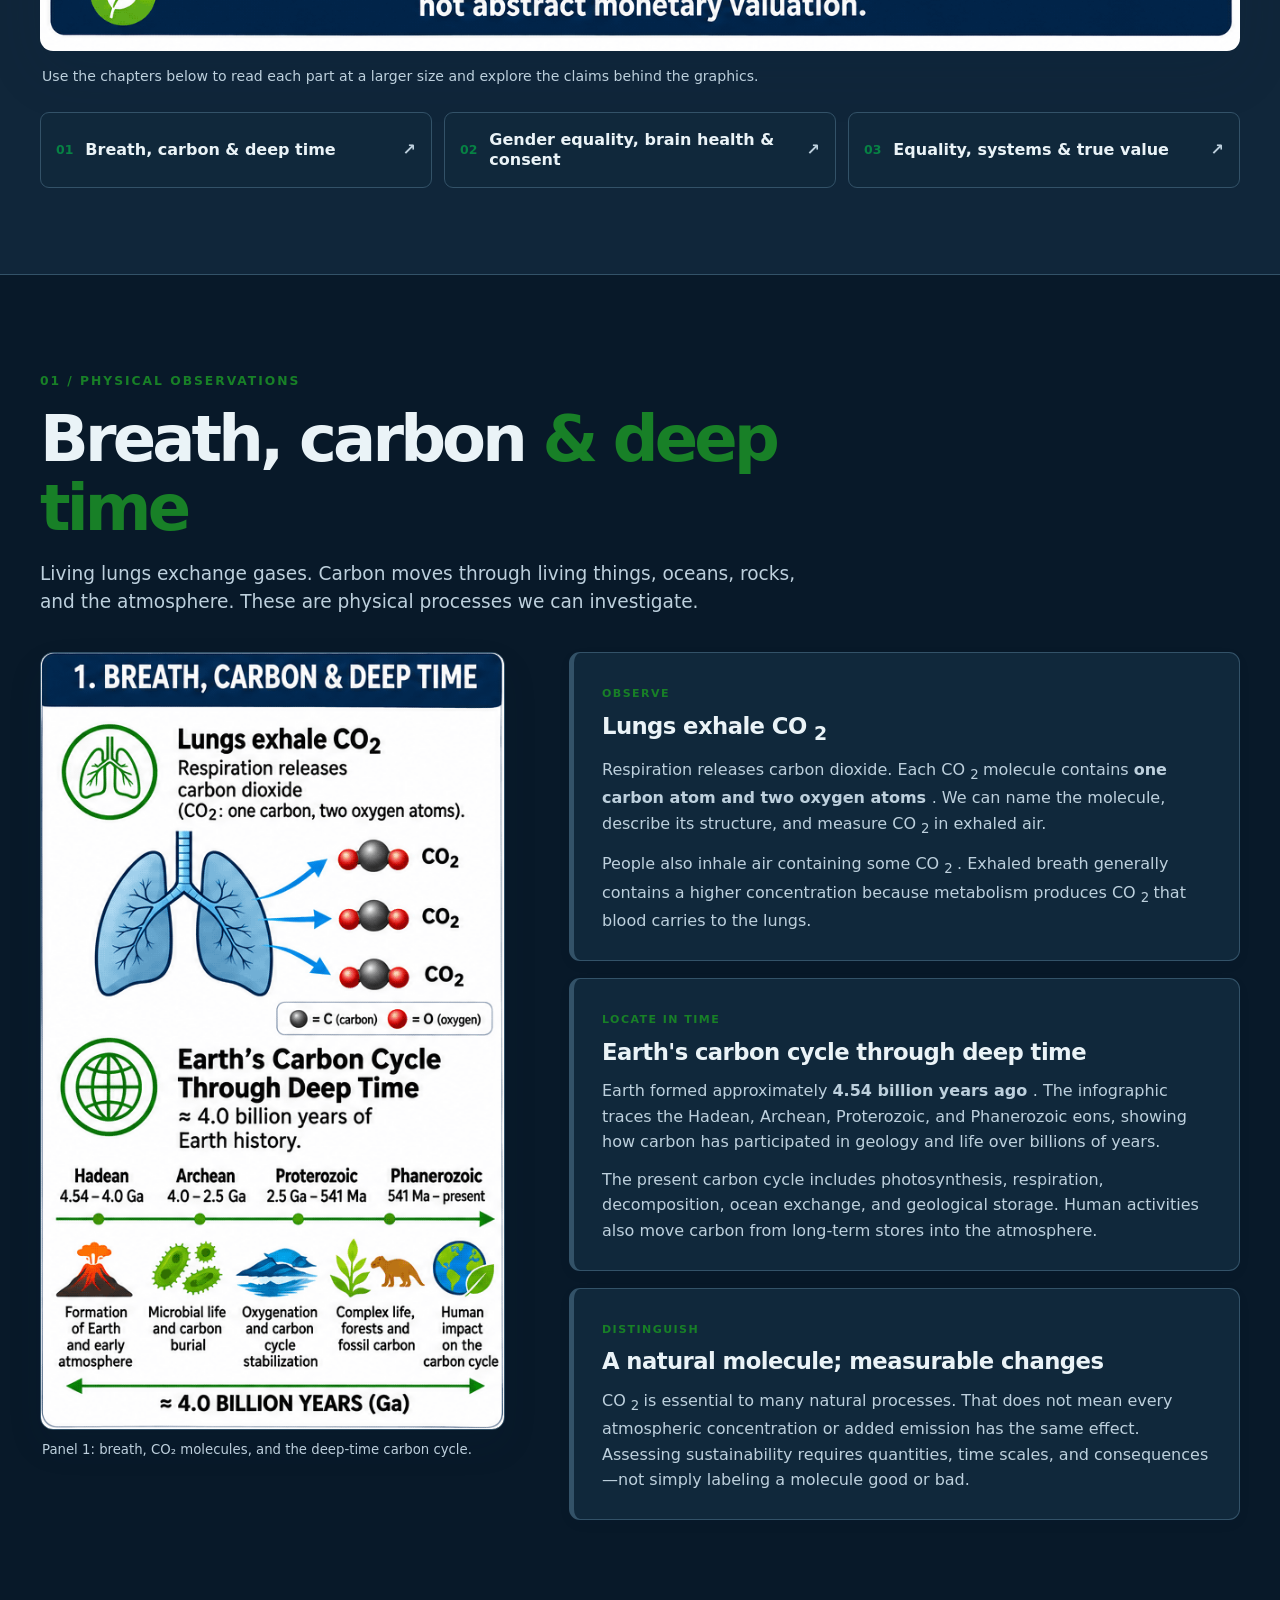
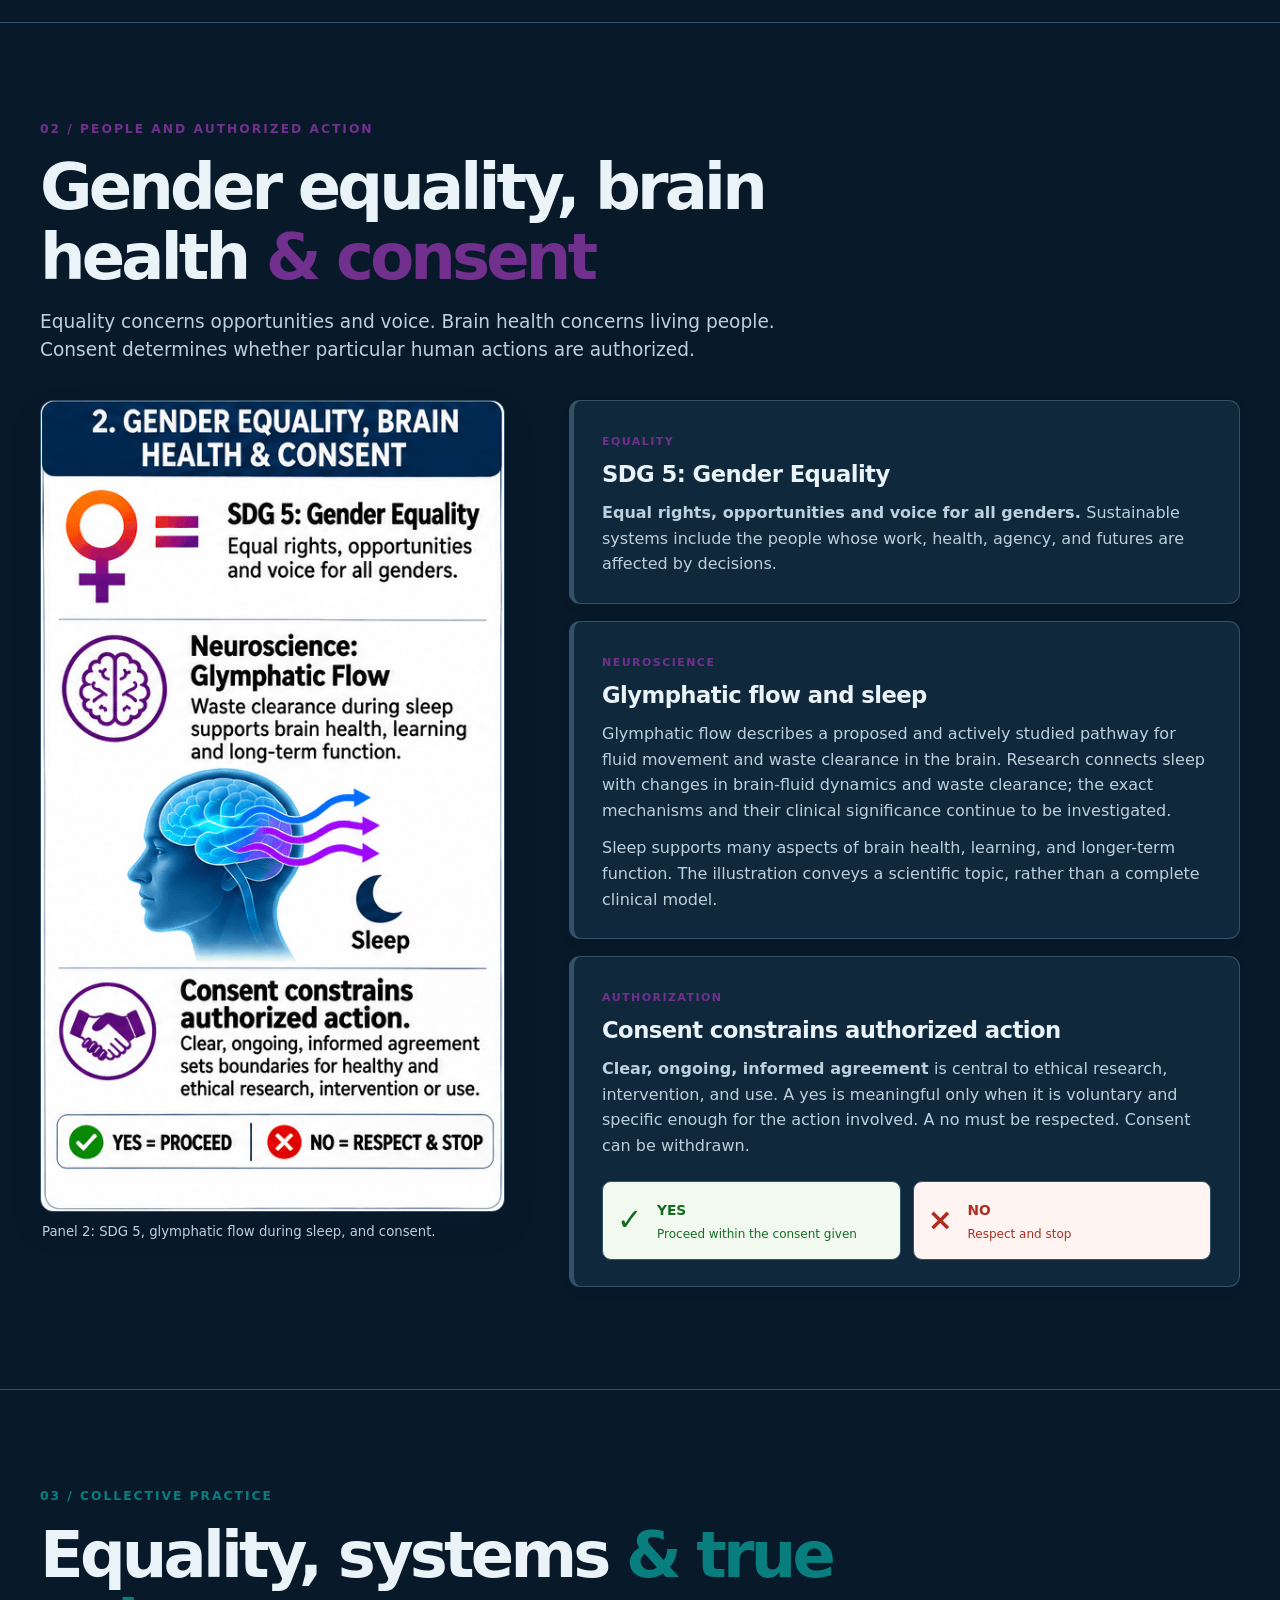
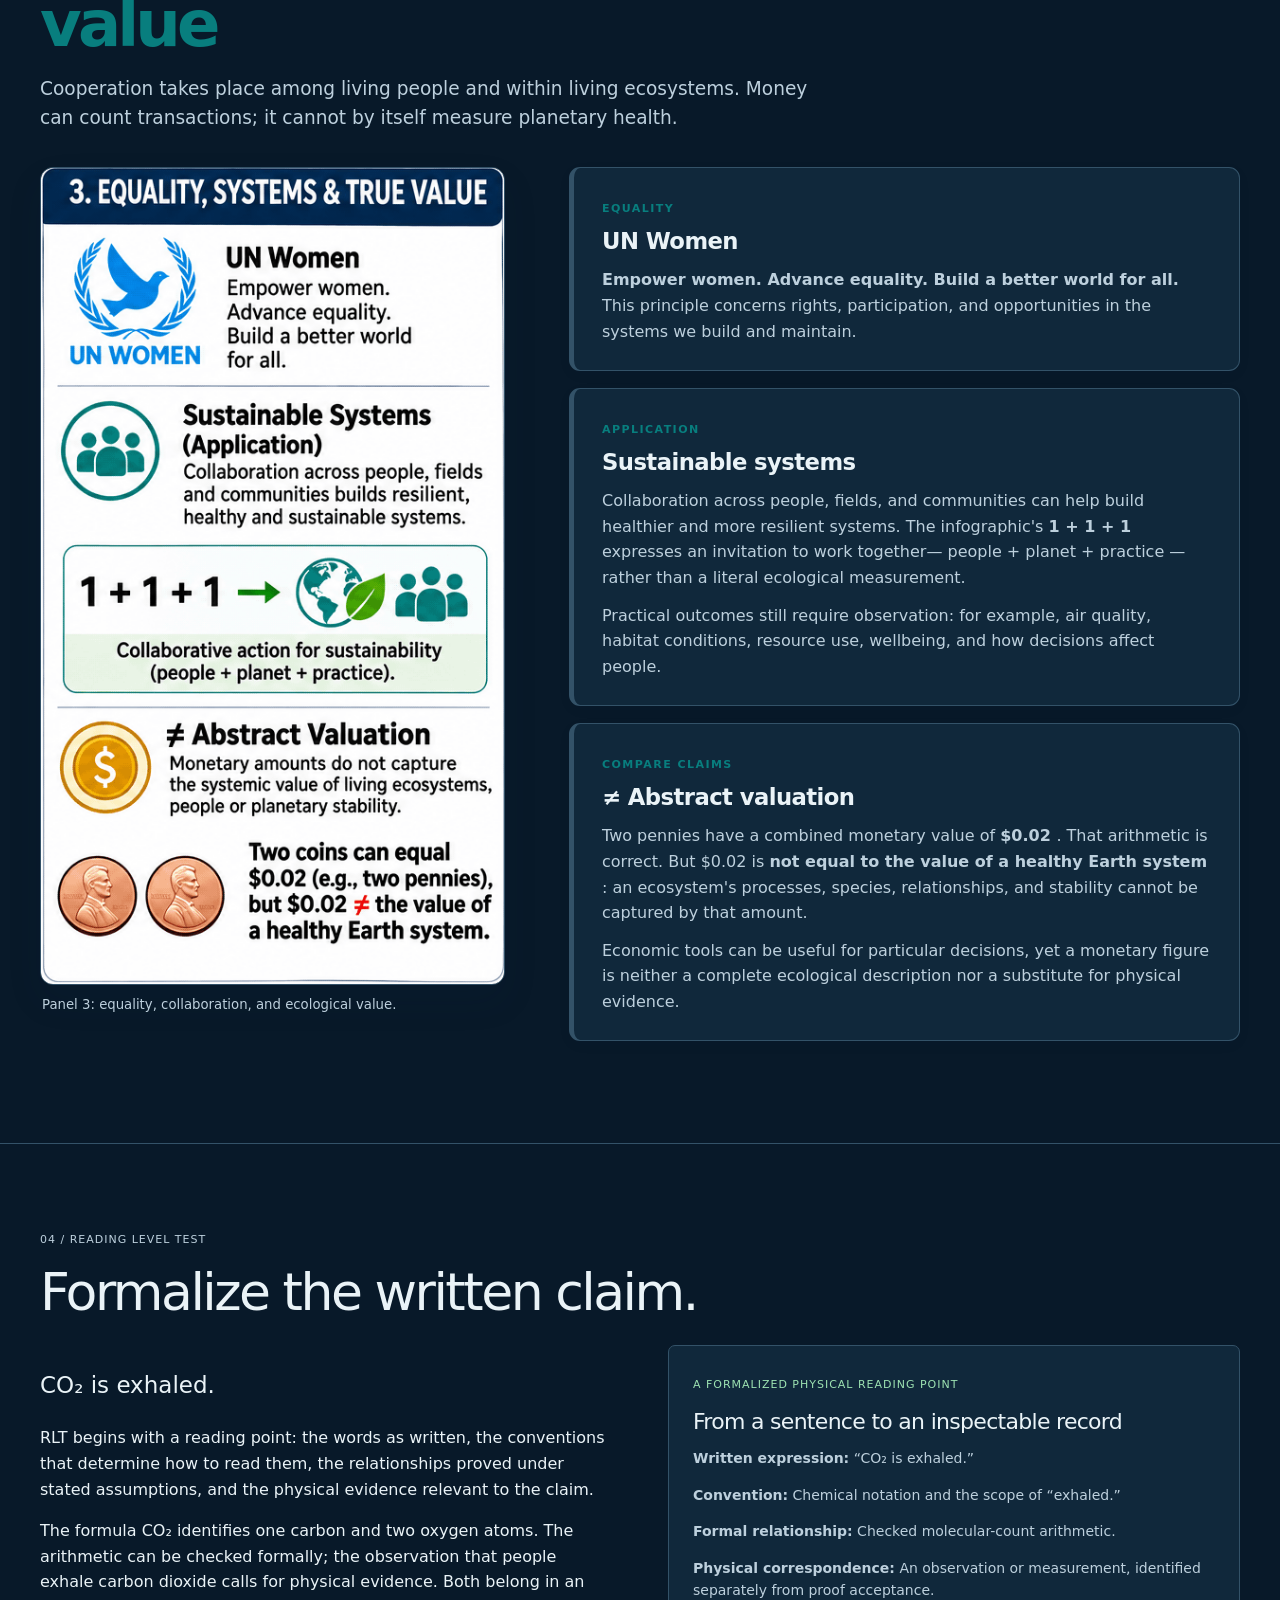
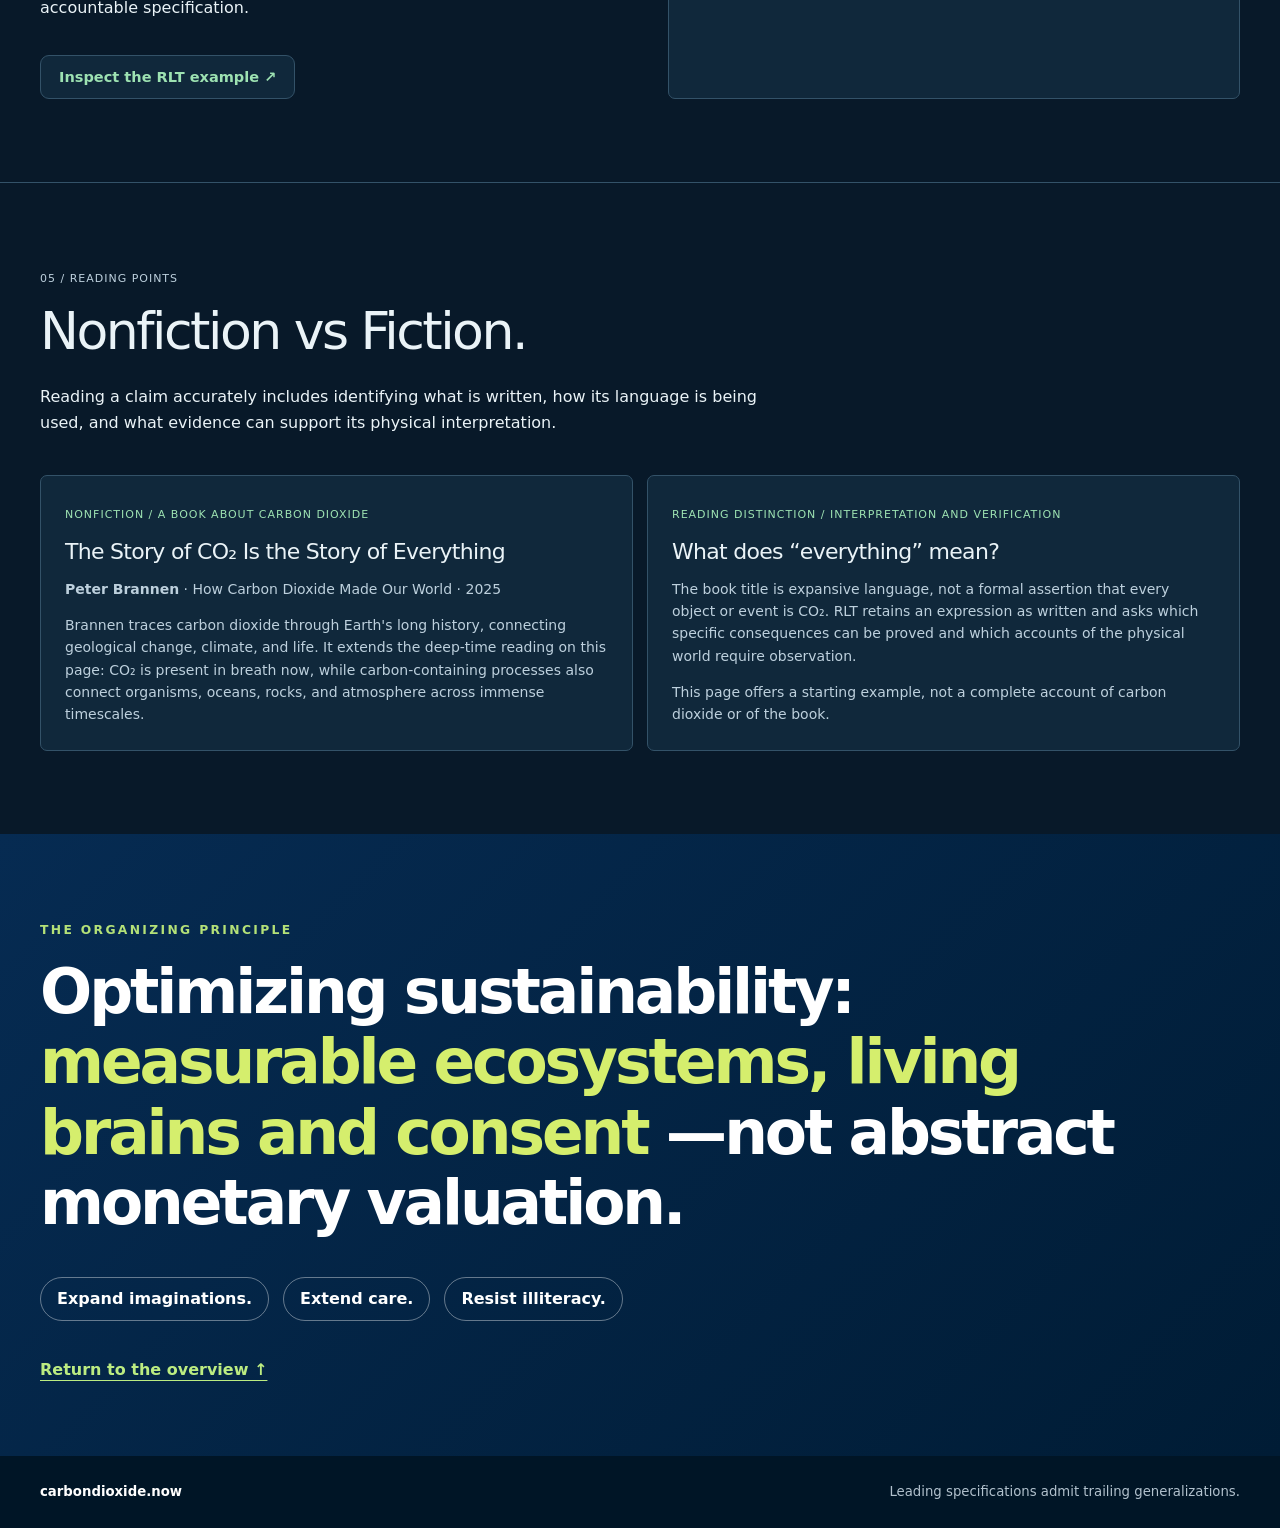
==== commit 97015c84: "Add files via upload" ====
--- a/carbondioxide/index.html
+++ b/carbondioxide/index.html
@@ -9,7 +9,7 @@
    Carbon Dioxide Now &mdash; Breath, Care &amp; Sustainability
   </title>
   <link href="assets/favicon.svg" rel="icon" type="image/svg+xml"/>
-  <link href="style.css?v=20261116c" rel="stylesheet"/>
+  <link href="style.css?v=20261116e" rel="stylesheet"/>
   <script defer="True" src="scripts/theme.js">
   </script>
  </head>
@@ -435,7 +435,54 @@
      </div>
     </div>
    </section>
-   <section aria-labelledby="closing-title" class="closing">
+       <!-- Independent research introduction: same shared components as other pages. -->
+    <section class="section" id="formalization" aria-labelledby="formalization-title">
+      <div class="wrap">
+        <p class="count">04 / Reading Level Test</p>
+        <h2 id="formalization-title">Formalize the written claim.</h2>
+        <div class="section-grid">
+          <div>
+            <p class="lead">CO₂ is exhaled.</p>
+            <p>RLT begins with a reading point: the words as written, the conventions that determine how to read them, the relationships proved under stated assumptions, and the physical evidence relevant to the claim.</p>
+            <p>The formula CO₂ identifies one carbon and two oxygen atoms. The arithmetic can be checked formally; the observation that people exhale carbon dioxide calls for physical evidence. Both belong in an accountable specification.</p>
+            <div class="actions">
+              <a href="RLT/">Inspect the RLT example ↗</a>
+            </div>
+          </div>
+          <div class="card">
+            <span class="card-num">A formalized physical reading point</span>
+            <h3>From a sentence to an inspectable record</h3>
+            <p><strong>Written expression:</strong> “CO₂ is exhaled.”</p>
+            <p><strong>Convention:</strong> Chemical notation and the scope of “exhaled.”</p>
+            <p><strong>Formal relationship:</strong> Checked molecular-count arithmetic.</p>
+            <p><strong>Physical correspondence:</strong> An observation or measurement, identified separately from proof acceptance.</p>
+          </div>
+        </div>
+      </div>
+    </section>
+
+    <section class="section" id="reading-points" aria-labelledby="reading-points-title">
+      <div class="wrap">
+        <p class="count">05 / Reading points</p>
+        <h2 id="reading-points-title">Nonfiction vs Fiction.</h2>
+        <p class="intro">Reading a claim accurately includes identifying what is written, how its language is being used, and what evidence can support its physical interpretation.</p>
+        <div class="cards">
+          <article class="card">
+            <span class="card-num">Nonfiction / A book about carbon dioxide</span>
+            <h3><cite>The Story of CO₂ Is the Story of Everything</cite></h3>
+            <p><strong>Peter Brannen</strong> · <cite>How Carbon Dioxide Made Our World</cite> · 2025</p>
+            <p>Brannen traces carbon dioxide through Earth's long history, connecting geological change, climate, and life. It extends the deep-time reading on this page: CO₂ is present in breath now, while carbon-containing processes also connect organisms, oceans, rocks, and atmosphere across immense timescales.</p>
+          </article>
+          <article class="card">
+            <span class="card-num">Reading distinction / Interpretation and verification</span>
+            <h3>What does “everything” mean?</h3>
+            <p>The book title is expansive language, not a formal assertion that every object or event is CO₂. RLT retains an expression as written and asks which specific consequences can be proved and which accounts of the physical world require observation.</p>
+            <p>This page offers a starting example, not a complete account of carbon dioxide or of the book.</p>
+          </article>
+        </div>
+      </div>
+    </section>
+<section aria-labelledby="closing-title" class="closing">
     <div class="wrap">
      <p class="eyebrow">
       The organizing principle
@@ -470,9 +517,9 @@
      carbondioxide.now
     </span>
     <span>
-     Original infographic &middot; RLT formalization &middot; locally hosted graphics
+     Leading specifications admit trailing generalizations.
     </span>
    </div>
   </footer>
  </body>
-</html>
+</html>
--- a/carbondioxide/style.css
+++ b/carbondioxide/style.css
@@ -124,16 +124,7 @@
 .hero .eyebrow,.closing .eyebrow {
   color:#b4e178;
 }
-.hero h1 {
-  color:skyblue;
-  font-size:clamp(3.4rem,9vw,8rem);
-  font-weight:700;
-  letter-spacing:-.045em;
-  line-height:.98;
-  margin:0 0 27px;
-  max-width:1000px;
-}
-.hero h1 em {
+.hero em {
   font-style:normal;
   color:#b7ed65;
 }
@@ -477,9 +468,6 @@
   .wrap {
     width:min(100% - 28px,1200px);
   }
-  .hero h1 {
-    font-size:3.3rem;
-  }
   .reading {
     padding:21px 19px;
   }
@@ -508,10 +496,10 @@
 
 
 
+
 /* ==============================================================
-   THEME SYSTEM — the same stylesheet across every page.
-   Defaults are declared on each document's <html data-theme>.
-   JavaScript stores overrides separately for each page.
+   SITE-WIDE THEME TOKENS
+   One design system for every page; no page-specific theme palettes.
    ============================================================== */
 :root {
   --page-bg: #ffffff;
@@ -524,6 +512,7 @@
   --nav-surface: #05264a;
   --nav-ink: #f7fbff;
   --nav-link: #9ee96c;
+  --heading-color: #16425b;
   color-scheme: light;
 }
 
@@ -538,838 +527,201 @@
   --nav-surface: #031625;
   --nav-ink: #f4faff;
   --nav-link: #b7ec83;
+  --heading-color: skyblue;
   color-scheme: dark;
 }
 
-html[data-theme="light"] {
-  color-scheme: light;
-}
-
-body {
-  background: var(--page-bg);
-  color: var(--text);
-}
-
-.masthead {
-  background: var(--nav-surface);
-  color: var(--nav-ink);
-}
-
-.wordmark .domain {
-  color: var(--nav-link);
-}
-
-.theme-toggle {
-  display: inline-flex;
-  align-items: center;
-  justify-content: center;
-  gap: 8px;
-  min-height: 38px;
-  background: transparent;
-  border: 1px solid #ffffff73;
-  border-radius: 999px;
-  padding: 7px 12px;
-  font: inherit;
-  font-size: .79rem;
-  font-weight: 650;
-  letter-spacing: .01em;
-  color: var(--nav-ink);
-  cursor: pointer;
-  white-space: nowrap;
-}
-
-.theme-toggle:hover { background: #ffffff20; }
-.theme-toggle:focus-visible { outline: 3px solid #e5a900; outline-offset: 3px; }
-.theme-toggle .theme-icon { font-size: 1rem; }
-.masthead-controls { display: flex; align-items: center; gap: 12px; }
-
-/* Theme the homepage, including all original section components. */
-.home-page .overview,
-.home-page .chapter,
-.home-page .chapter:nth-of-type(odd) {
-  background: var(--page-bg);
-  color: var(--text);
-}
-
-.home-page .overview { background: var(--paper); }
-.home-page .section-heading > p,
-.home-page .overview-image figcaption,
-.home-page .chapter-head > p,
-.home-page .panel-image figcaption { color: var(--muted); }
-
-.home-page .chapter-jump a,
-.home-page .reading,
-.home-page .homepage-panel {
-  background: var(--card-bg);
-  color: var(--text);
-  border-color: var(--line);
-}
-.home-page .reading p { color: var(--muted); }
-.home-page .chapter-jump a b { color: var(--muted); }
-.home-page .decision > div { border-color: var(--line); }
-
-.home-page .hero {
-  background: radial-gradient(ellipse at 82% 28%, #0e5b68 0, transparent 43%),
-              linear-gradient(135deg, #062b52, #001b35);
-}
-.home-page .hero h1 { font-weight: 250; letter-spacing: -.045em; }
-.home-page .closing { background: linear-gradient(135deg, #062b52, #001c35); }
-
-html[data-theme="light"] .home-page .hero {
-  background: radial-gradient(ellipse at 80% 20%, #d3f4ec 0, transparent 43%),
-              linear-gradient(135deg, #eff7f5, #e9f0f7);
-  color: #16344c;
-}
-html[data-theme="light"] .home-page .hero h1 { color: #16425b; }
-html[data-theme="light"] .home-page .hero h1 em { color: #188027; }
-html[data-theme="light"] .home-page .hero-detail { color: #41586b; }
-html[data-theme="light"] .home-page .hero .eyebrow { color: #188027; }
-html[data-theme="light"] .home-page .secondary-link { color: #16425b; border-color: #839caa; }
-html[data-theme="light"] .home-page .closing { background: #e9f1f4; color: #142335; }
-html[data-theme="light"] .home-page .closing h2 span { color: #188027; }
-html[data-theme="light"] .home-page .closing .eyebrow { color: #188027; }
-html[data-theme="light"] .home-page .closing-triad span { border-color: #839caa; }
-html[data-theme="light"] .home-page .backtop { color: #0c704c; }
-
-/* ==============================================================
-   RLT EXHIBIT — self-contained components, same palette and toggle.
-   ============================================================== */
-/* RLT page components: shared theme tokens, one stylesheet. */
-
-
-body.rlt-page {
-  background:var(--page-bg);
-  color:var(--text);
-  font-weight:350;
-  line-height:1.58;
-  -webkit-font-smoothing:antialiased;
-}
-
-.rlt-page a {
-  color:inherit;
-  text-underline-offset:4px;
-}
-
-.rlt-page a:hover {
-  color:var(--link);
-}
-
-.rlt-page .shell {
-  max-width:1080px;
-  padding:0 32px;
-  margin:0 auto;
-}
-
-.rlt-page .top {
-  border-bottom:1px solid var(--line);
-}
-
-.rlt-page .top-inner {
-  height:76px;
-  display:flex;
-  align-items:center;
-  justify-content:space-between;
-  gap:20px;
-}
-
-.rlt-page .nav {
-  display:flex;
-  gap:25px;
-  align-items:center;
-  font-size:12px;
-  color:var(--muted);
-}
-
-.rlt-page .nav a {
-  text-decoration:none;
-}
-
-.rlt-page .nav a:hover {
-  text-decoration:underline;
-}
-
-.rlt-page .rlt-eyebrow {
-  font-size:11px;
-  letter-spacing:.16em;
-  text-transform:uppercase;
-  font-weight:550;
-  color:var(--link);
-}
-
-.rlt-page h1, .rlt-page h2, .rlt-page h3, .rlt-page p {
-  margin-top:0;
-}
-
-.rlt-page h1 {
-  font-size:clamp(52px,8vw,105px);
-  font-weight:200;
-  letter-spacing:-.066em;
-  line-height:1.01;
-  margin:17px 0 30px;
-}
-
-.rlt-page h2 {
-  font-size:clamp(31px,4.2vw,52px);
-  font-weight:250;
-  letter-spacing:-.048em;
-  line-height:1.12;
-  margin:14px 0 24px;
-}
-
-.rlt-page h3 {
-  font-size:22px;
-  font-weight:420;
-  letter-spacing:-.032em;
-  line-height:1.25;
-  margin:5px 0 12px;
-}
-
-.rlt-page .lead {
-  font-size:clamp(18px,2.3vw,23px);
-  line-height:1.48;
-  max-width:760px;
-  font-weight:320;
-  color:#384741;
-}
-
-.rlt-page .muted, .rlt-page .small {
-  color:var(--muted);
-}
-
-.rlt-page .small {
-  font-size:13px;
-}
-
-.rlt-page .rlt-hero {
-  padding:88px 0 82px;
-}
-
-.rlt-page .rlt-hero-note {
-  font-size:14px;
-  max-width:695px;
-  color:var(--muted);
-}
-
-.rlt-page .actions {
-  display:flex;
-  gap:23px;
-  flex-wrap:wrap;
-  margin-top:35px;
-  font-size:13px;
-  font-weight:520;
-}
-
-.rlt-page .actions a {
-  color:var(--link);
-}
-
-.rlt-page .section {
-  border-top:1px solid var(--line);
-  padding:76px 0 83px;
-}
-
-.rlt-page .section-grid {
-  display:grid;
-  grid-template-columns:1fr 1fr;
-  gap:56px;
-}
-
-.rlt-page .intro {
-  max-width:740px;
-}
-
-.rlt-page .count {
-  font-size:11px;
-  color:var(--muted);
-  letter-spacing:.09em;
-  margin-bottom:8px;
-}
-
-.rlt-page .statement {
-  font-size:clamp(30px,4.6vw,58px);
-  line-height:1.12;
-  letter-spacing:-.055em;
-  font-weight:220;
-  margin:12px 0 25px;
-}
-
-.rlt-page .molecule {
-  display:flex;
-  justify-content:center;
-  align-items:center;
-  min-height:290px;
-  background:var(--card-bg);
-  border:1px solid var(--line);
-  border-radius:6px;
-  padding:30px;
-}
-
-.rlt-page .molecule svg {
-  max-width:470px;
-  width:100%;
-  height:auto;
-}
-
-.rlt-page .cards {
-  display:grid;
-  grid-template-columns:repeat(2,minmax(0,1fr));
-  gap:14px;
-  margin-top:40px;
-}
-
-.rlt-page .card {
-  padding:24px;
-  background:#fff;
-  border:1px solid var(--line);
-  border-radius:5px;
-  min-height:198px;
-}
-
-.rlt-page .card-num {
-  color:var(--link);
-  font-size:12px;
-  letter-spacing:.12em;
-}
-
-.rlt-page .card p {
-  font-size:14px;
-  color:var(--muted);
-  margin:0;
-}
-
-.rlt-page .keyline {
-  border-top:1px solid var(--line);
-  padding:18px 0;
-  display:flex;
-  align-items:baseline;
-  justify-content:space-between;
-  gap:20px;
-}
-
-.rlt-page .keyline span:first-child {
-  font-weight:490;
-}
-
-.rlt-page .status {
-  font-size:11px;
-  letter-spacing:.055em;
-  text-transform:uppercase;
-  white-space:nowrap;
-  color:var(--link);
-}
-
-.rlt-page .pending {
-  color:#956644;
-}
-
-.rlt-page .step {
-  padding:25px 0;
-  border-top:1px solid var(--line);
-}
-
-.rlt-page .step small {
-  font-size:12px;
-  color:var(--link);
-}
-
-.rlt-page .step p {
-  font-size:14px;
-  color:var(--muted);
-  max-width:650px;
-}
-
-.rlt-page .snippet {
-  padding:24px;
-  background:#e9eee8;
-  border:1px solid var(--line);
-  font-family:ui-monospace,SFMono-Regular,Consolas,monospace;
-  font-size:14px;
-  overflow:auto;
-  white-space:pre-wrap;
-  border-radius:5px;
-}
-
-.rlt-page .proofs {
-  display:grid;
-  grid-template-columns:repeat(3,1fr);
-  gap:14px;
-  margin:30px 0;
-}
-
-.rlt-page .proof {
-  border:1px solid var(--line);
-  padding:23px;
-  background:#fff;
-  border-radius:5px;
-}
-
-.rlt-page .proof .formula {
-  font-size:26px;
-  font-weight:300;
-  letter-spacing:-.04em;
-}
-
-.rlt-page .proof a, .rlt-page .source a {
-  font-size:12px;
-  color:var(--link);
-}
-
-.rlt-page .source {
-  padding:15px 0;
-  border-bottom:1px solid var(--line);
-  display:flex;
-  justify-content:space-between;
-  gap:18px;
-}
-
-.rlt-page .source strong {
-  font-size:14px;
-  font-weight:500;
-}
-
-.rlt-page .source p {
-  font-size:12px;
-  margin:2px 0;
-  color:var(--muted);
-}
-
-.rlt-page .foot {
-  border-top:1px solid var(--line);
-  padding:28px 0 55px;
-  display:flex;
-  justify-content:space-between;
-  gap:15px;
-  font-size:12px;
-  color:var(--muted);
-}
-
-.rlt-page .callout {
-  border-left:2px solid var(--link);
-  padding:5px 0 5px 24px;
-  margin:33px 0;
-  color:#34453e;
-}
-
-.rlt-page .callout p {
-  margin:0;
-}
-
-.rlt-page details {
-  border-top:1px solid var(--line);
-  padding:17px 0;
-}
-
-.rlt-page details:last-child {
-  border-bottom:1px solid var(--line);
-}
-
-.rlt-page summary {
-  cursor:pointer;
-  font-size:15px;
-  font-weight:500;
-}
-
-.rlt-page details p {
-  margin:12px 0 0;
-  color:var(--muted);
-  font-size:14px;
-}
-
-.rlt-page code {
-  font-size:.9em;
-}
-
-.rlt-page ::selection {
-  background:#cce4d3;
-}
-@media(max-width:740px) {.rlt-page .shell {
-    padding:0 21px;
-  }
-
-.rlt-page .top-inner {
-    height:64px;
-  }
-
-.rlt-page .nav {
-    gap:13px;
-    font-size:11px;
-  }
-
-.rlt-page .nav .hide-small {
-    display:none;
-  }
-
-.rlt-page .rlt-hero {
-    padding:72px 0;
-  }
-
-.rlt-page .section {
-    padding:58px 0;
-  }
-
-.rlt-page .section-grid, .rlt-page .cards {
-    grid-template-columns:1fr;
-    gap:24px;
-  }
-
-.rlt-page .proofs {
-    grid-template-columns:1fr;
-  }
-
-.rlt-page .molecule {
-    min-height:230px;
-  }
-
-.rlt-page .foot {
-    flex-direction:column;
-  }
-
-.rlt-page .source {
-    flex-direction:column;
-    gap:2px;
-  }
-}
-
-.rlt-page {
-  --text: #1c2927;
-  --muted: #62706c;
-  --line: #d8ded8;
-  --page-bg: #fafbf7;
-  --card-bg: #f0f4ee;
-  --link: #246956;
-  font-weight: 350;
-  -webkit-font-smoothing: antialiased;
-}
-
-html[data-theme="dark"] .rlt-page {
-  --text: #e8f1ed;
-  --muted: #b8cfc7;
-  --line: #335149;
-  --page-bg: #0c1c1b;
-  --card-bg: #152e2a;
-  --link: #9ce4b8;
-}
-
-.rlt-page .rlt-hero {
-  background: var(--page-bg);
-  color: var(--text);
-  padding: 88px 32px 82px;
-}
-.rlt-page .rlt-hero h1 {
-  color: var(--text);
+/* One and only one h1 rule. */
+h1 {
+  color: var(--heading-color);
+  font-size: clamp(3.3rem, 8vw, 7rem);
   font-weight: 200;
-}
-.rlt-page .rlt-eyebrow { color: var(--link); }
-.rlt-page .section { scroll-margin-top: 120px; }
-.rlt-page .molecule,
-.rlt-page .proof,
-.rlt-page .card,
-.rlt-page .snippet { background: var(--card-bg); }
-.rlt-page .proof,
-.rlt-page .card { color: var(--text); }
-.rlt-page .lead,
-.rlt-page .callout,
-.rlt-page .step p,
-.rlt-page .card p { color: var(--muted); }
-.rlt-page .formula { color: var(--text); }
-.rlt-page .rlt-footer { background: var(--nav-surface); color: var(--nav-ink); }
-.rlt-page .rlt-footer a { color: var(--nav-link); }
-.rlt-page .rlt-footer .foot { border-top: 0; padding: 28px 0 40px; }
-.rlt-page .status.pending { color: #b87845; }
-.rlt-page .claim-emphasis { color: var(--link); }
-.rlt-page .research-note {
-  margin: 24px 0 0;
-  padding: 21px 24px;
-  background: var(--card-bg);
-  border-left: 3px solid var(--link);
-  border-radius: 3px;
-}
-.rlt-page .research-note p { margin-bottom: 0; }
-
-@media (max-width: 820px) {
-  .masthead-controls { align-self: stretch; justify-content: space-between; }
-}
-@media (max-width: 740px) {
-  .rlt-page .rlt-hero { padding: 72px 21px; }
-}
-
-.rlt-page .molecule img { display: block; max-width: 470px; width: 100%; height: auto; }
-.rlt-page .after-checks { margin-top: 16px; }
-.rlt-page .next-steps-title { margin-top: 48px; }
-@media (max-width: 820px) {
-  .masthead-controls { width: 100%; flex-wrap: wrap; }
-  .masthead-controls nav { flex: 1 1 auto; }
-}
-
-
-/* ==============================================================
-   SHARED HEADER CONTROLS — all pages
-   ============================================================== */
-.masthead .masthead-controls {
-  display: flex;
-  align-items: center;
-  justify-content: flex-end;
-  gap: 14px;
-  flex-wrap: wrap;
-}
-
-.masthead .masthead-controls nav {
-  display: flex;
-  align-items: center;
-  gap: 8px;
-  flex-wrap: wrap;
-}
-
-.masthead .masthead-controls nav a {
-  display: inline-flex;
-  align-items: center;
-  min-height: 38px;
-  padding: 7px 13px;
-  border: 1px solid rgba(255, 255, 255, .24);
-  border-radius: 999px;
-  color: var(--nav-ink);
-  font-size: .82rem;
-  font-weight: 600;
-  line-height: 1.3;
-  text-decoration: none;
-}
-
-.masthead .masthead-controls nav a:hover,
-.masthead .masthead-controls nav a:focus-visible {
-  background: rgba(255, 255, 255, .12);
-}
-
-.masthead .theme-toggle {
-  display: inline-flex;
-  align-items: center;
-  justify-content: center;
-  gap: 9px;
-  min-width: 116px;
-  min-height: 40px;
-  padding: 9px 15px;
-  border: 1px solid rgba(184, 234, 140, .7);
-  border-radius: 999px;
-  background: rgba(255, 255, 255, .12);
-  color: #f7fbff;
-  box-shadow: inset 0 1px 0 rgba(255, 255, 255, .13);
-  font-family: inherit;
-  font-size: .82rem;
-  font-weight: 650;
-  line-height: 1;
-  cursor: pointer;
-  transition: background .15s ease, border-color .15s ease;
-}
-
-.masthead .theme-toggle:hover {
-  background: rgba(255, 255, 255, .2);
-  border-color: #b9e968;
-}
-
-.masthead .theme-toggle .theme-icon {
-  display: inline-block;
-  width: 1.1em;
-  text-align: center;
-  font-size: 1.12rem;
-  line-height: 1;
-}
-
-/* ==============================================================
-   RLT CONTENT — explicit and readable light/dark treatment
-   ============================================================== */
-.rlt-page main {
-  display: block;
-  background: var(--page-bg);
-  color: var(--text);
-}
-
-.rlt-page .rlt-hero {
-  max-width: 1080px;
-  margin-inline: auto;
-  border-bottom: 1px solid var(--line);
-}
-
-.rlt-page .rlt-hero .lead {
-  color: var(--text);
-  font-weight: 350;
-}
-
-.rlt-page .hero-note {
-  max-width: 740px;
-  margin-bottom: 0;
-  color: var(--muted);
-  font-size: .94rem;
-}
-
-.rlt-page .actions a {
-  display: inline-flex;
-  align-items: center;
-  min-height: 40px;
-  padding: 9px 14px;
-  border: 1px solid var(--line);
-  border-radius: 8px;
-  background: var(--card-bg);
-  color: var(--link);
-  font-weight: 600;
-  text-decoration: none;
-}
-
-.rlt-page .actions a:hover {
-  border-color: var(--link);
-  text-decoration: underline;
-}
-
-.rlt-page .section {
-  background: var(--page-bg);
-  color: var(--text);
-}
-
-.rlt-page .section > .shell {
-  width: 100%;
-}
-
-.rlt-page .section p,
-.rlt-page .source p {
-  line-height: 1.65;
-}
-
-.rlt-page .source {
-  align-items: flex-start;
-  padding: 20px 23px;
-  margin-block: 10px;
-  border: 1px solid var(--line);
-  border-radius: 9px;
-  background: var(--card-bg);
-}
-
-.rlt-page .source a {
-  white-space: nowrap;
-  font-size: .85rem;
-  font-weight: 600;
-}
-
-.rlt-page .research-note,
-.rlt-page .callout {
-  color: var(--text);
-}
-
-@media (max-width: 820px) {
-  .masthead .masthead-controls {
-    width: 100%;
-    justify-content: space-between;
-  }
-
-  .masthead .masthead-controls nav {
-    flex: 1 1 auto;
-    overflow-x: auto;
-    flex-wrap: nowrap;
-  }
-
-  .masthead .masthead-controls nav a {
-    white-space: nowrap;
-  }
-}
-
-@media (max-width: 480px) {
-  .masthead .theme-toggle {
-    padding-inline: 12px;
-    min-width: auto;
-  }
-
-  .rlt-page .source {
-    padding: 17px;
-  }
-}
-
-
-/* ==============================================================
-   2026-11-16c: Unified navigation and actions
-   Keeps the original illustrated homepage and RLT exhibit aligned.
-   ============================================================== */
-.masthead .masthead-controls {
-  display: flex;
-  align-items: center;
-  justify-content: flex-end;
-  flex-wrap: wrap;
-  gap: 12px;
-}
-.masthead .masthead-controls nav {
-  display: flex;
-  align-items: center;
-  gap: 8px;
-}
-.masthead .masthead-controls nav a,
-.masthead .theme-toggle {
+  letter-spacing: -.055em;
+  line-height: 1.02;
+  margin: 17px 0 30px;
+  max-width: 1000px;
+}
+
+body, main { background: var(--page-bg); color: var(--text); }
+.masthead { background: var(--nav-surface); color: var(--nav-ink); }
+.wordmark .domain { color: var(--nav-link); }
+
+/* Shared navigation and controls */
+.masthead-controls { display: flex; align-items: center; justify-content: flex-end; gap: 12px; flex-wrap: wrap; }
+.masthead-controls nav { display: flex; align-items: center; gap: 8px; flex-wrap: wrap; }
+.masthead nav a, .theme-toggle {
   display: inline-flex;
   align-items: center;
   justify-content: center;
   min-height: 40px;
+  padding: 8px 14px;
   border-radius: 999px;
-  padding: 8px 14px;
+  color: var(--nav-ink);
   font: 600 .82rem/1.25 system-ui,-apple-system,BlinkMacSystemFont,"Segoe UI",Arial,sans-serif;
   text-decoration: none;
   white-space: nowrap;
 }
-.masthead .masthead-controls nav a {
-  border: 1px solid rgba(255,255,255,.28);
-  color: #eff7ff;
+.masthead nav a { background: transparent; border: 1px solid #ffffff47; }
+/* Compact icon-only toggle on every page; JS maintains its accessible label. */
+.theme-toggle {
+  width: 60px;
+  min-width: 60px;
+  padding: 8px;
+  background: #ffffff1f;
+  border: 1px solid #a7d978;
+  cursor: pointer;
+}
+.theme-toggle .theme-label { display: none; }
+.masthead nav a:hover, .theme-toggle:hover { background: #ffffff29; }
+.theme-toggle:focus-visible { outline: 3px solid #e5a900; outline-offset: 3px; }
+.theme-icon { width: 1.1em; text-align: center; font-size: 1.1rem; }
+
+/* All pages share component and surface colors. */
+.overview { background: var(--paper); }
+.chapter, .chapter:nth-of-type(odd) { background: var(--page-bg); color: var(--text); }
+.chapter-jump a, .reading, .card, .proof, .molecule, .snippet, .source, .research-note {
+  background: var(--card-bg);
+  color: var(--text);
+  border-color: var(--line);
+}
+.section-heading > p, .overview-image figcaption, .chapter-head > p,
+.panel-image figcaption, .reading p, .chapter-jump a b,
+.lead, .hero-note, .small, .muted, .card p, .step p, .source p,
+.foot { color: var(--muted); }
+.reading, .chapter-jump a, .panel-image img, .decision > div { border-color: var(--line); }
+
+/* The illustrated homepage has a dramatic hero; the plain variant
+   is available to any future technical or explanatory page. */
+.hero { background: radial-gradient(ellipse at 82% 28%,#0e5b68 0,transparent 43%),linear-gradient(135deg,#062b52,#001b35); }
+.hero.plain {
+  background: var(--page-bg);
+  color: var(--text);
+  padding: 88px 0 82px;
+  border-bottom: 1px solid var(--line);
+}
+.hero.plain .eyebrow { color: var(--link); }
+.hero.plain .lead { color: var(--text); }
+.hero.plain .hero-note { max-width: 740px; font-size: .94rem; }
+html[data-theme="light"] .hero:not(.plain) {
+  background: radial-gradient(ellipse at 80% 20%,#d3f4ec 0,transparent 43%),linear-gradient(135deg,#eff7f5,#e9f0f7);
+  color: #16344c;
+}
+html[data-theme="light"] .hero:not(.plain) em { color: #188027; }
+html[data-theme="light"] .hero:not(.plain) .hero-detail { color: #41586b; }
+html[data-theme="light"] .hero:not(.plain) .eyebrow { color: #188027; }
+html[data-theme="light"] .closing { background: #e9f1f4; color: #142335; }
+html[data-theme="light"] .closing h2 span, html[data-theme="light"] .closing .eyebrow { color: #188027; }
+html[data-theme="light"] .closing-triad span { border-color: #839caa; }
+html[data-theme="light"] .backtop { color: #0c704c; }
+
+/* Shared links, sections, and layout primitives. */
+.shell { width: min(1080px, calc(100% - 44px)); margin-inline: auto; }
+.section { border-top: 1px solid var(--line); padding: 76px 0 83px; scroll-margin-top: 105px; }
+.section-grid { display: grid; grid-template-columns: repeat(2,minmax(0,1fr)); gap: 56px; }
+.grid { display: grid; gap: 14px; }
+.cards { display: grid; grid-template-columns: repeat(2,minmax(0,1fr)); gap: 14px; margin-top: 40px; }
+.proofs { display: grid; grid-template-columns: repeat(3,minmax(0,1fr)); gap: 14px; margin: 30px 0; }
+.intro { max-width: 740px; }
+.lead { font-size: clamp(18px,2.3vw,23px); line-height: 1.48; max-width: 760px; font-weight: 350; }
+.small { font-size: 13px; }
+.count, .card-num { font-size: 11px; letter-spacing: .09em; text-transform: uppercase; color: var(--muted); }
+.card-num { color: var(--link); }
+.statement { font-size: clamp(30px,4.6vw,58px); line-height: 1.12; letter-spacing: -.055em; font-weight: 220; margin: 12px 0 25px; }
+.section h2 { font-size: clamp(31px,4.2vw,52px); font-weight: 250; letter-spacing: -.048em; line-height: 1.12; margin: 14px 0 24px; }
+.section h3 { font-size: 22px; font-weight: 420; letter-spacing: -.032em; line-height: 1.25; margin: 5px 0 12px; }
+.card, .proof, .molecule, .source { border: 1px solid var(--line); border-radius: 7px; }
+.card, .proof { padding: 24px; }
+.card { min-height: 190px; }
+.card p, .step p { font-size: 14px; }
+.card p { margin: 0; }
+.proof .formula { font-size: 26px; font-weight: 300; letter-spacing: -.04em; }
+.proof a, .source a, .actions a { color: var(--link); }
+.proof a, .source a { font-size: 13px; }
+.molecule { display: flex; justify-content: center; align-items: center; padding: 30px; min-height: 290px; }
+.molecule img, .molecule svg { display: block; max-width: 470px; width: 100%; height: auto; }
+.actions { display: flex; flex-wrap: wrap; gap: 13px; margin-top: 34px; }
+.actions a, .hero-actions a {
+  display: inline-flex; align-items: center; justify-content: center;
+  min-height: 44px; border-radius: 9px; padding: 12px 18px;
+  font-size: .91rem; font-weight: 700; line-height: 1.3; text-decoration: none;
+}
+.actions a { background: var(--card-bg); border: 1px solid var(--line); }
+/* Buttons respond with color and border, never underlining. */
+.actions a:hover {
+  border-color: var(--link);
+  background: var(--paper);
+  text-decoration: none;
+}
+.hero-actions a:hover,
+.masthead nav a:hover,
+.theme-toggle:hover { text-decoration: none; }
+.keyline { border-top: 1px solid var(--line); padding: 18px 0; display: flex; justify-content: space-between; gap: 20px; }
+.keyline span:first-child { font-weight: 500; }
+.status { font-size: 11px; text-transform: uppercase; white-space: nowrap; letter-spacing: .055em; color: var(--link); }
+.pending { color: #b87845; }
+.step { padding: 25px 0; border-top: 1px solid var(--line); }
+.step small { color: var(--link); }
+.source { display: flex; justify-content: space-between; align-items: flex-start; gap: 18px; padding: 20px 23px; margin: 10px 0; }
+.source strong { font-size: 14px; font-weight: 500; }
+.source p { font-size: 12px; margin: 2px 0; }
+.source a { white-space: nowrap; font-weight: 600; }
+.research-note, .callout { border-left: 3px solid var(--link); padding: 19px 24px; margin: 28px 0; }
+.research-note { background: var(--card-bg); }
+.research-note p, .callout p { margin-bottom: 0; }
+.after-checks { margin-top: 16px; }
+.next-steps-title { margin-top: 48px !important; }
+.section details { border-top: 1px solid var(--line); padding: 17px 0; }
+.section details:last-child { border-bottom: 1px solid var(--line); }
+.section summary { cursor: pointer; font-weight: 500; }
+.section details p { margin: 12px 0 0; color: var(--muted); font-size: 14px; }
+.foot { display: flex; justify-content: space-between; gap: 15px; padding: 28px 0 40px; font-size: 12px; }
+footer a { color: var(--nav-link); }
+
+@media (max-width: 820px) {
+  .masthead-controls { width: 100%; justify-content: space-between; }
+  .masthead-controls nav { flex: 1 1 auto; min-width: 0; overflow-x: auto; flex-wrap: nowrap; }
+  .section-grid, .cards { grid-template-columns: 1fr; gap: 24px; }
+}
+@media (max-width: 740px) {
+  .section { padding: 58px 0; }
+  .hero.plain { padding: 72px 0; }
+  .proofs { grid-template-columns: 1fr; }
+  .molecule { min-height: 230px; }
+  .foot, .source { flex-direction: column; }
+  .source { gap: 4px; }
+}
+
+/* Unified hero actions: visible contrast in both page themes. */
+html[data-theme="dark"] .hero-actions .primary-link {
+  background: #b9e968;
+  color: #062448;
+  border: 1px solid #b9e968;
+}
+html[data-theme="dark"] .hero-actions .secondary-link {
   background: transparent;
-}
-.masthead .masthead-controls nav a:hover {
-  background: rgba(255,255,255,.14);
-}
-.masthead .theme-toggle {
-  gap: 8px;
-  border: 1px solid #a7d978;
-  background: rgba(255,255,255,.12);
-  color: #fff;
-  cursor: pointer;
-}
-.masthead .theme-toggle:hover {
-  background: rgba(255,255,255,.22);
-}
-.masthead .theme-toggle:focus-visible {
+  color: #f2f9ff;
+  border: 1px solid rgba(255, 255, 255, .57);
+}
+html[data-theme="light"] .hero-actions .primary-link {
+  background: #16425b;
+  color: #ffffff;
+  border: 1px solid #16425b;
+}
+html[data-theme="light"] .hero-actions .secondary-link {
+  background: #ffffff;
+  color: #16425b;
+  border: 1px solid #839caa;
+}
+.hero-actions a:hover {
+  filter: brightness(.94);
+  text-decoration: none;
+}
+.hero-actions a:focus-visible {
   outline: 3px solid #e5a900;
   outline-offset: 3px;
 }
-.masthead .theme-toggle .theme-icon {
-  width: 1.1em;
-  text-align: center;
-}
-/* Both pages use the same CTA geometry, leaving color to theme. */
-.home-page .hero-actions a,
-.rlt-page .actions a {
-  display: inline-flex;
-  align-items: center;
-  justify-content: center;
-  min-height: 44px;
-  padding: 12px 18px;
-  border-radius: 9px;
-  font-weight: 700;
-  font-size: .91rem;
-  line-height: 1.3;
-  text-decoration: none;
-}
-.home-page .hero-actions a:hover,
-.rlt-page .actions a:hover {
-  transform: translateY(-1px);
-}
-.rlt-page .actions a {
-  background: var(--card-bg);
-  border: 1px solid var(--line);
-  color: var(--link);
-}
-@media (max-width: 820px) {
-  .masthead .masthead-controls {
-    width: 100%;
-    justify-content: space-between;
-  }
-  .masthead .masthead-controls nav {
-    flex: 1 1 auto;
-    min-width: 0;
-    overflow-x: auto;
-    flex-wrap: nowrap;
-  }
-  .masthead .masthead-controls nav a {
-    flex-shrink: 0;
-  }
-}
+/* Shared, neutral component spacing for book/readings cards. */
+.card p + p { margin-top: 14px; }
+.section .lead { color: var(--text); }
+.section .card h3 { margin-top: 12px; }
+.section .card cite { font-style: italic; }
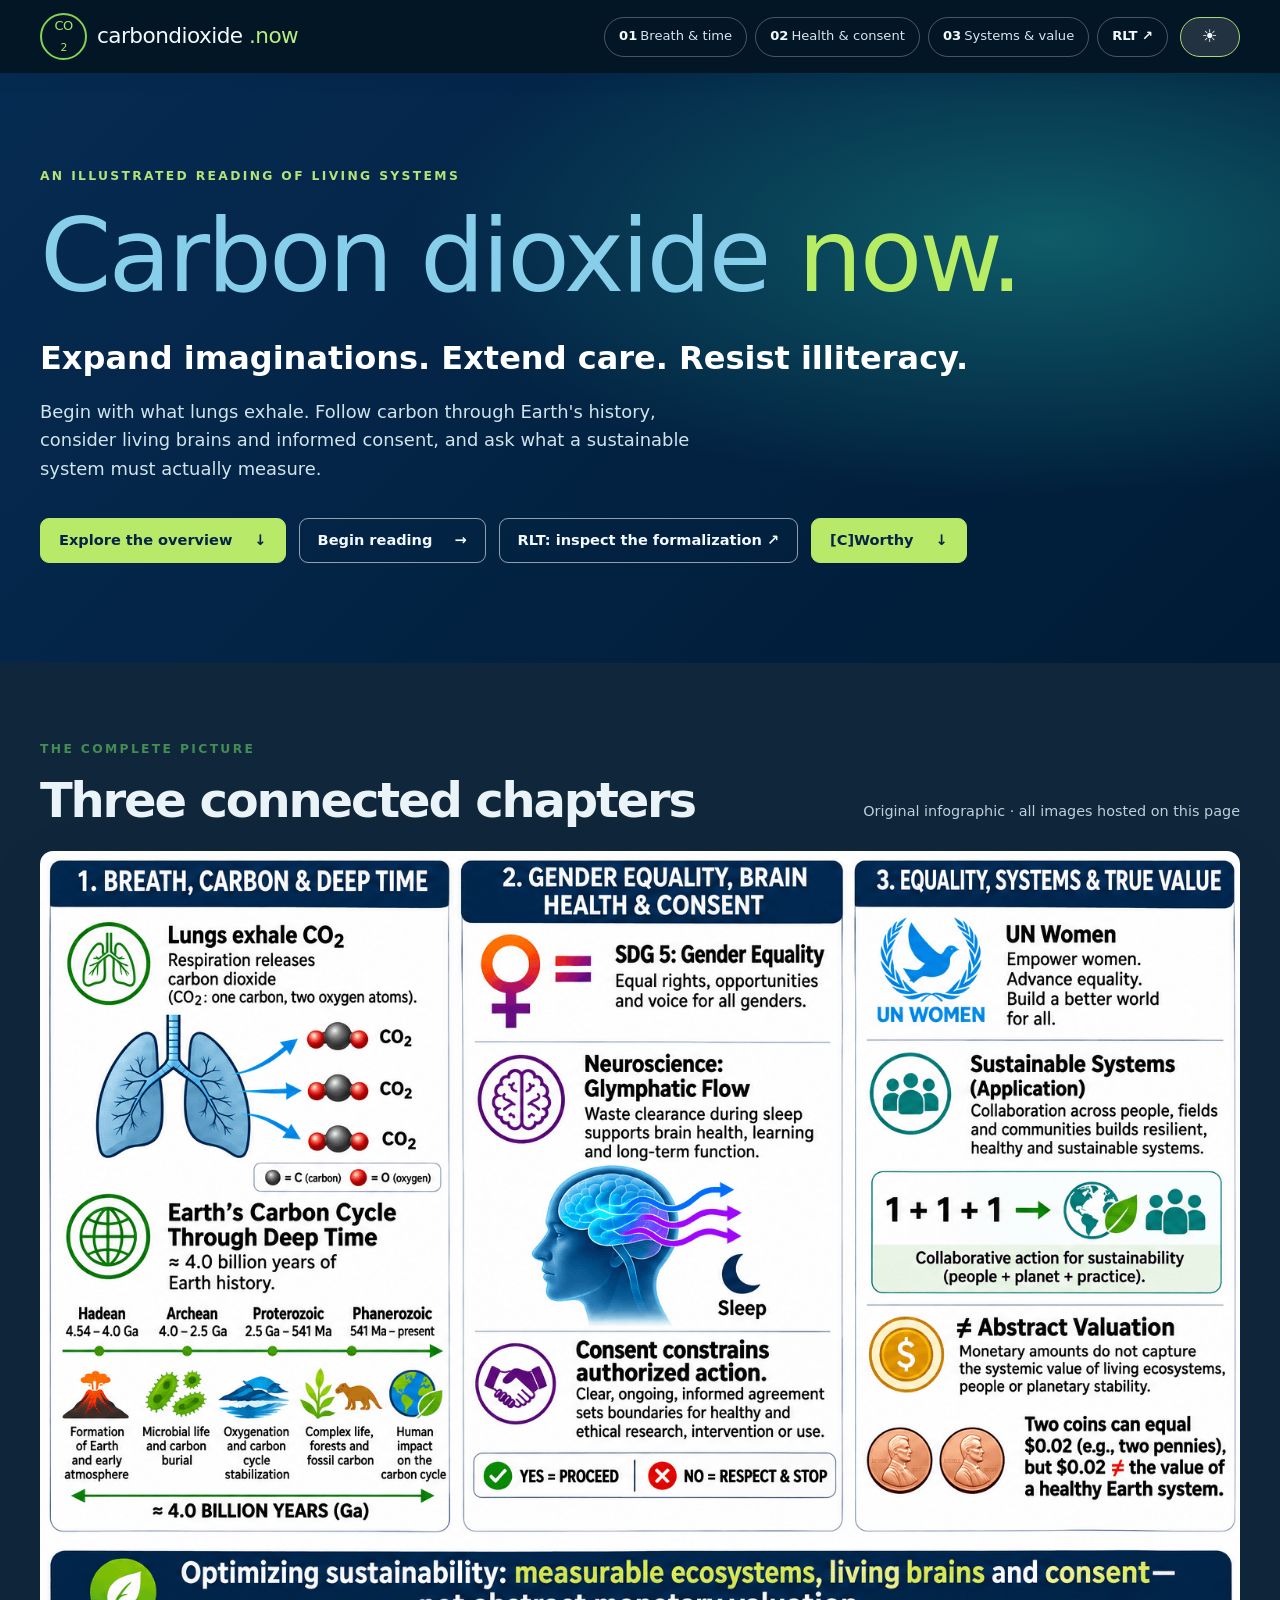
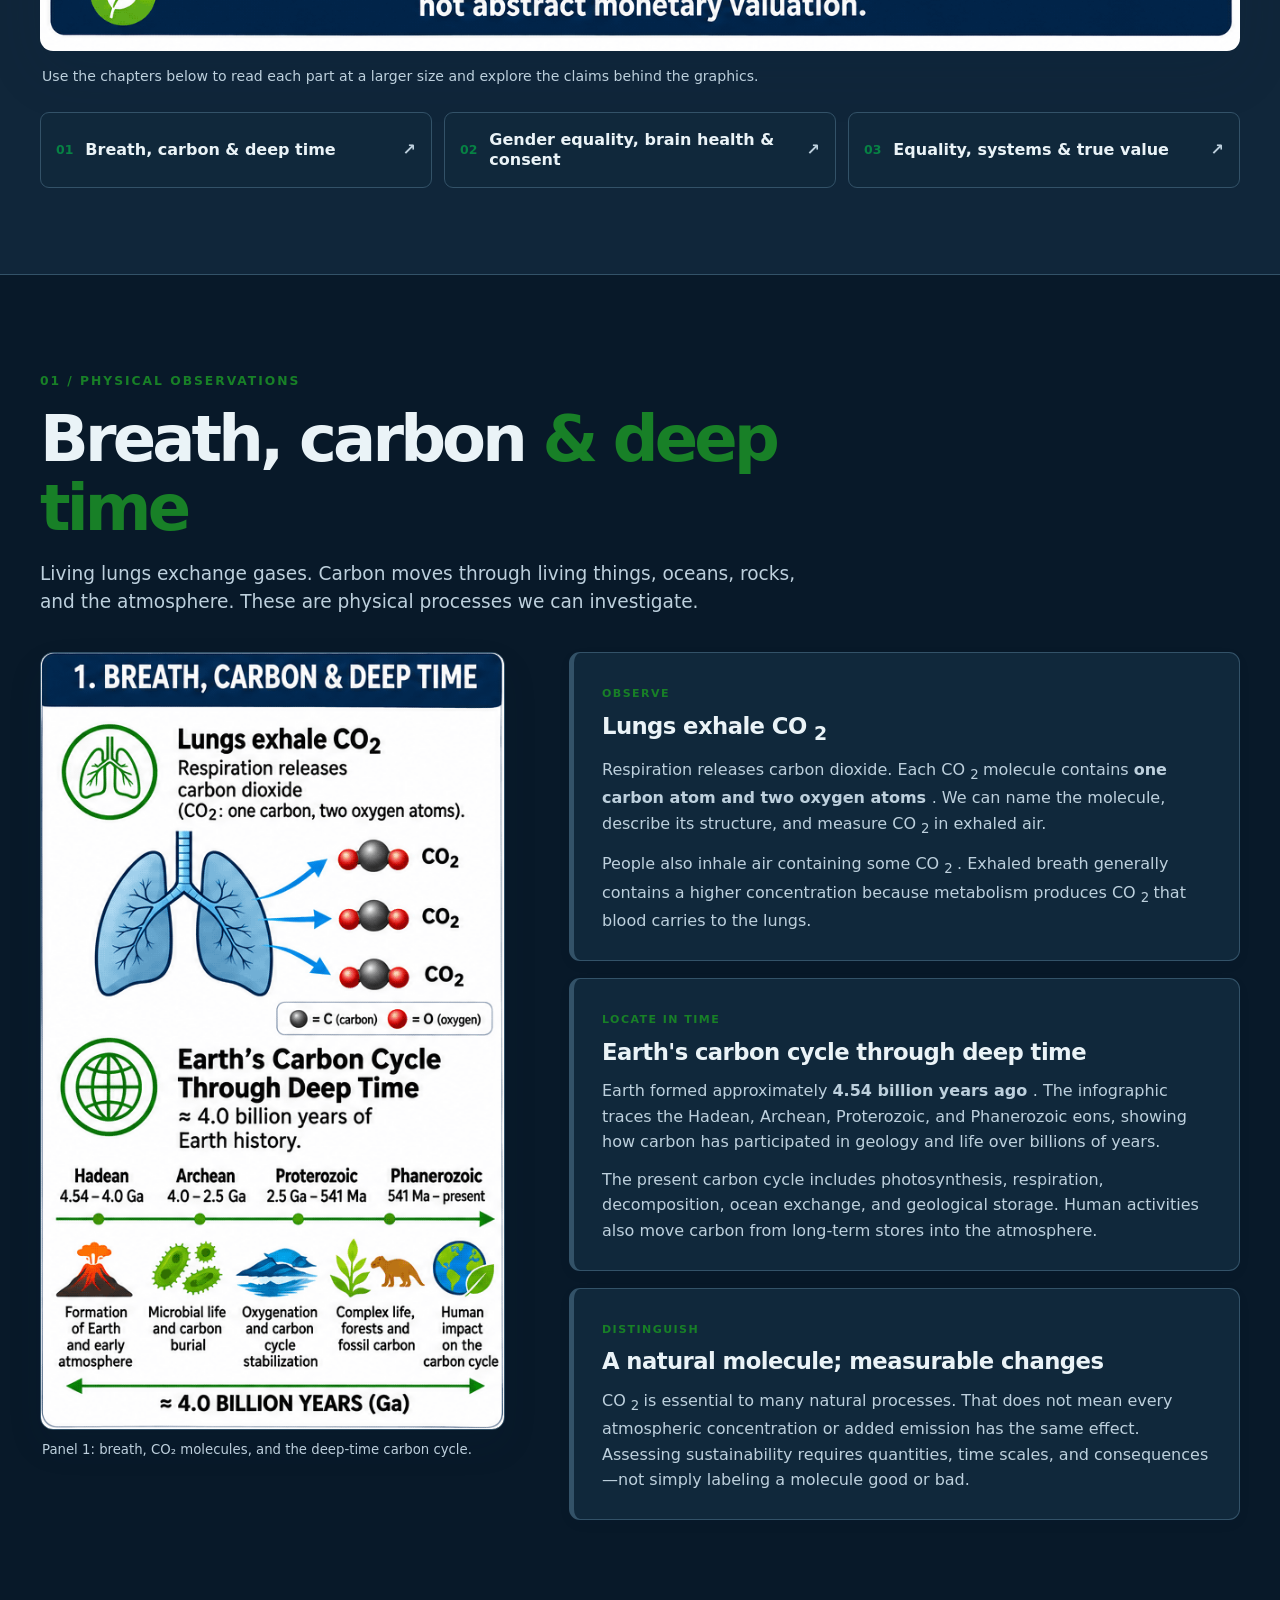
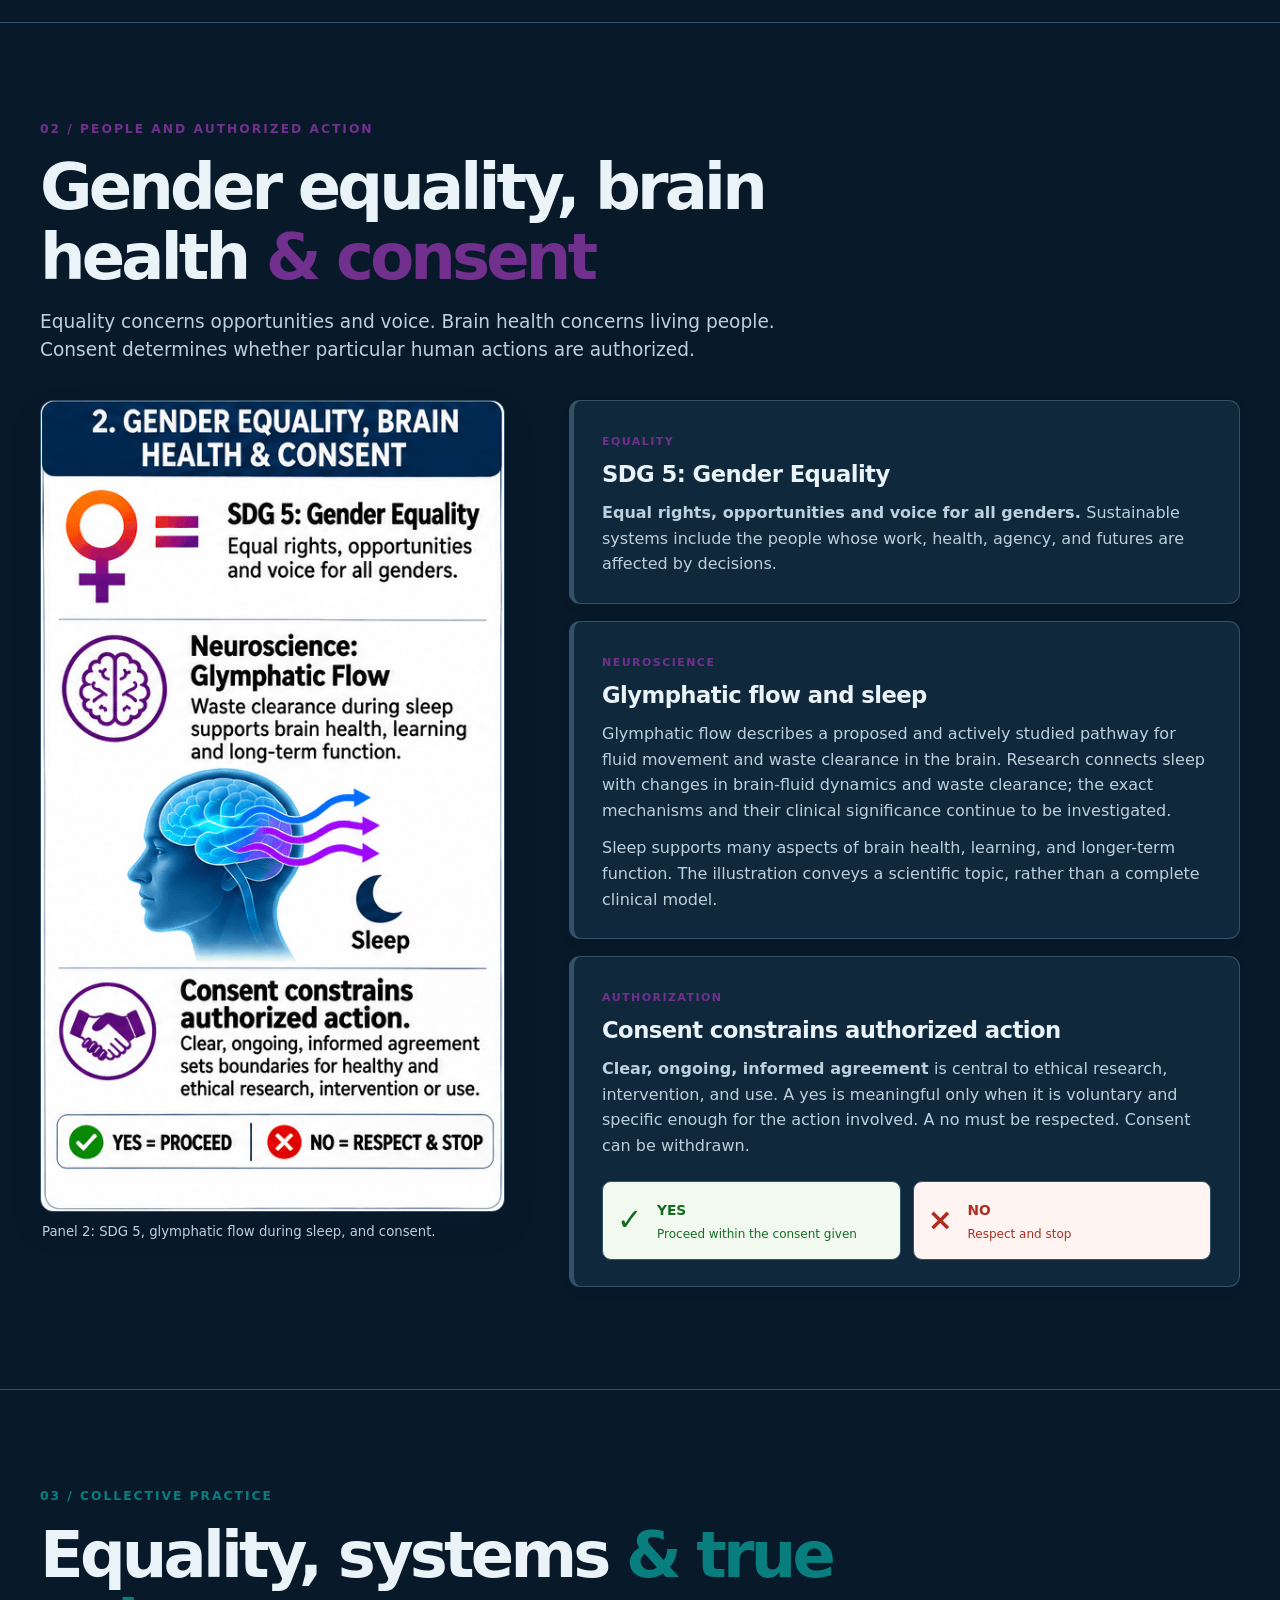
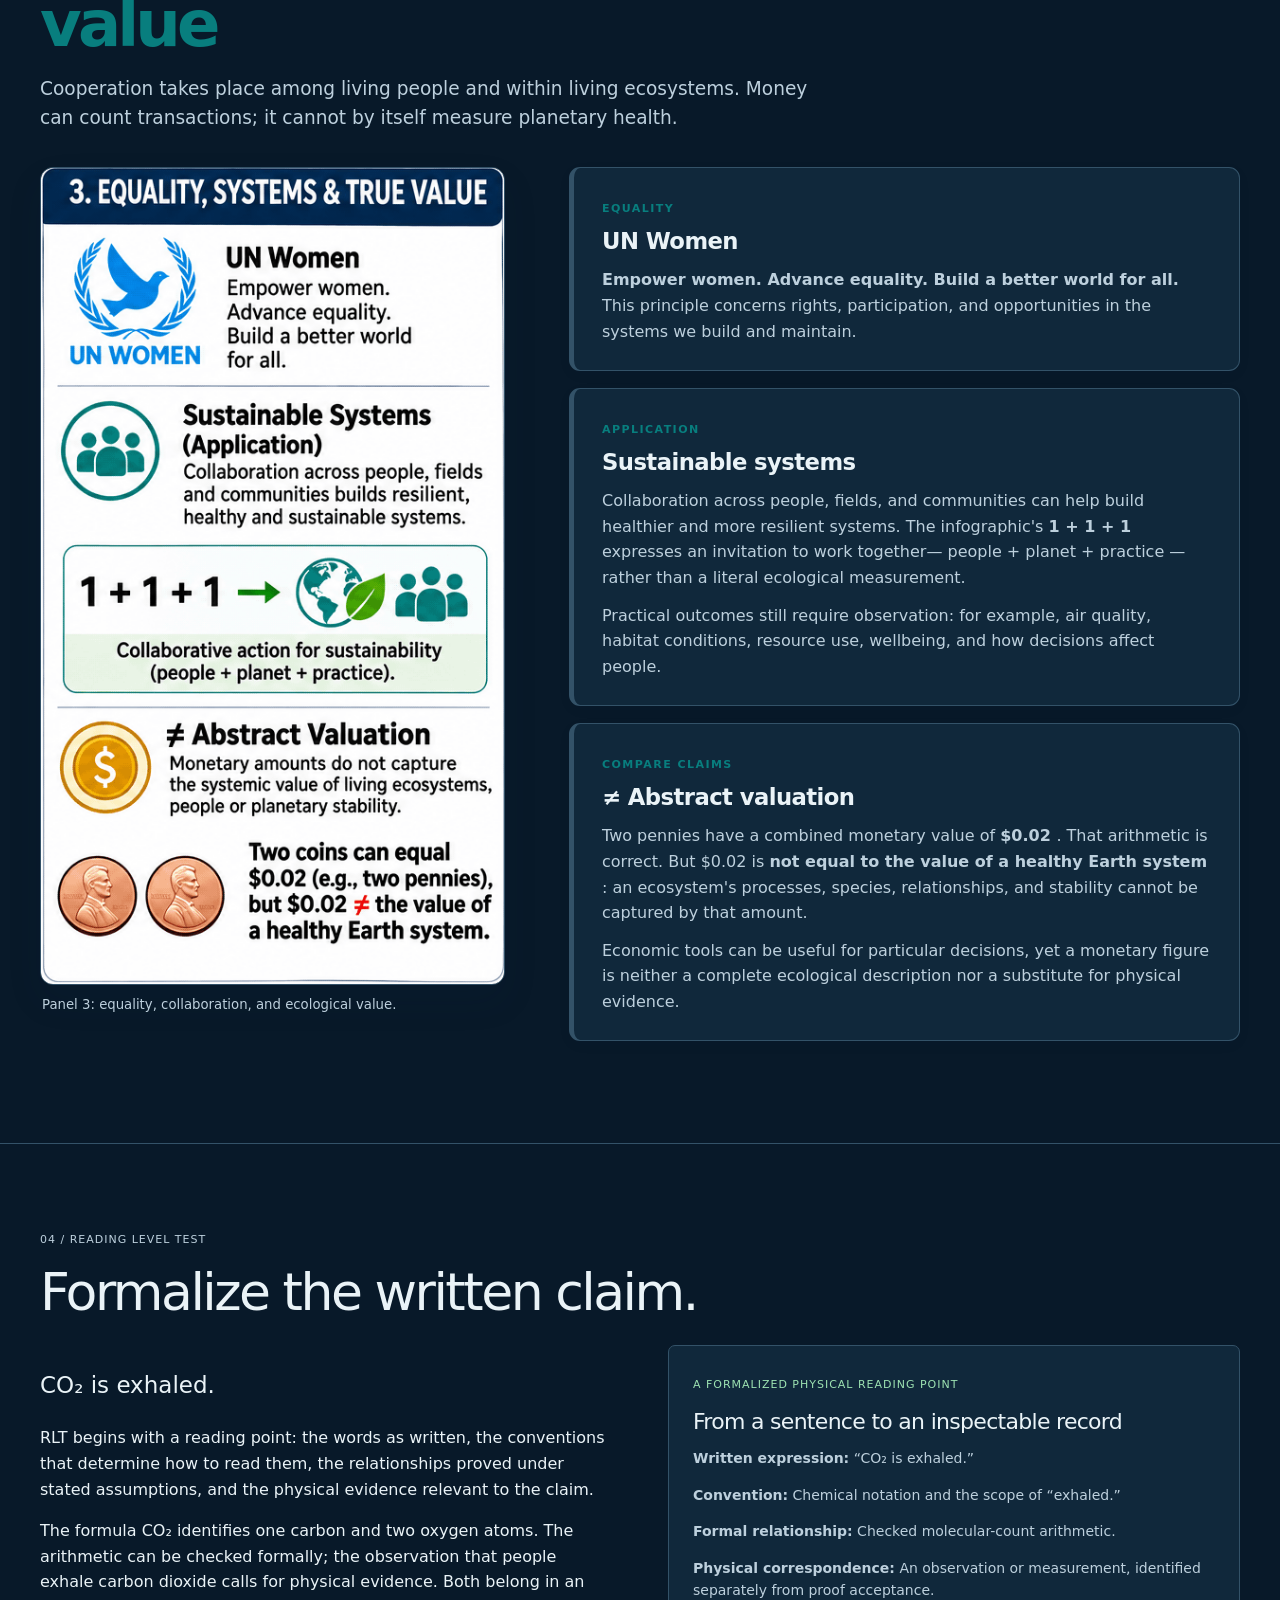
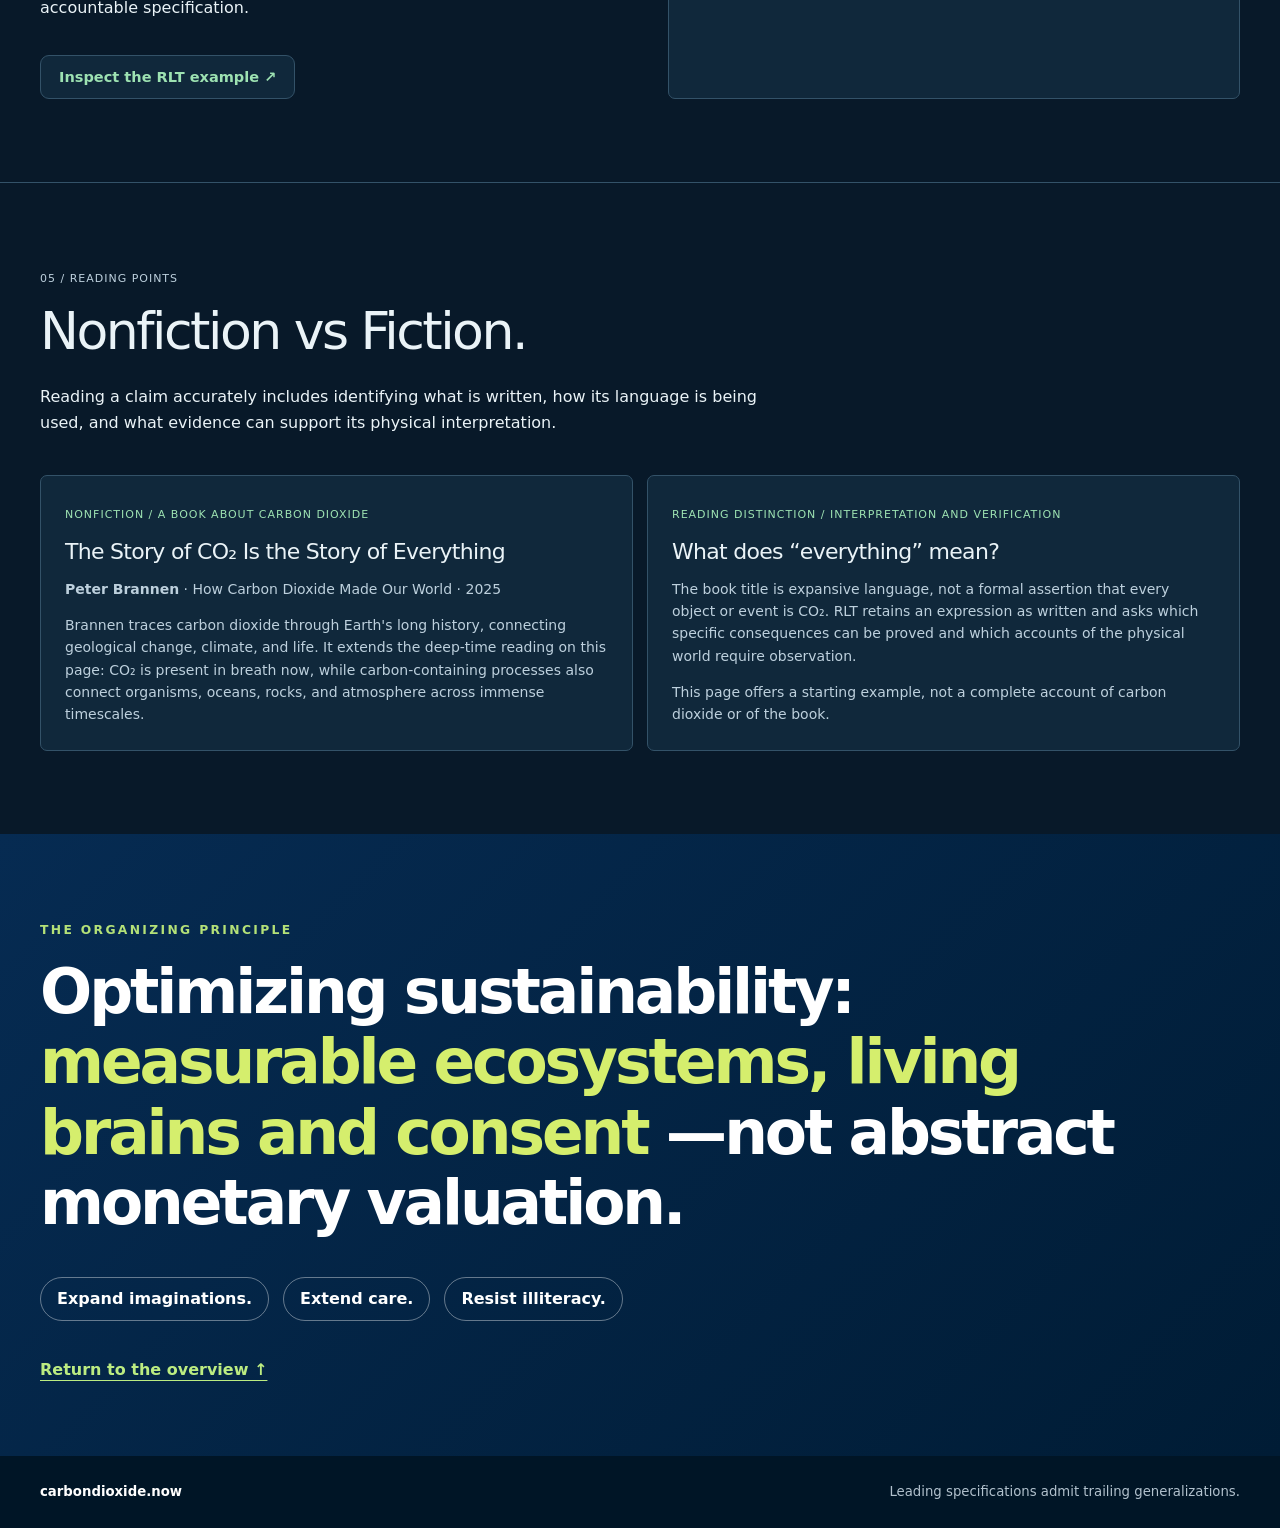
==== commit e2b3665b: "Add primary link to C index page in HTML" ====
--- a/carbondioxide/index.html
+++ b/carbondioxide/index.html
@@ -101,6 +101,12 @@
       </a>
       <a class="secondary-link" href="RLT/">
        RLT: inspect the formalization &nearrow;
+      </a>
+      <a class="primary-link" href="/C/index.html">
+       [C]Worthy
+       <span aria-hidden="true">
+        &darr;
+       </span>
       </a>
      </div>
     </div>
@@ -522,4 +528,4 @@
    </div>
   </footer>
  </body>
-</html>+</html>
--- a/carbondioxide/style.css
+++ b/carbondioxide/style.css
@@ -531,12 +531,11 @@
   color-scheme: dark;
 }
 
-/* One and only one h1 rule. */
 h1 {
   color: var(--heading-color);
   font-size: clamp(3.3rem, 8vw, 7rem);
   font-weight: 200;
-  letter-spacing: -.055em;
+  letter-spacing: -.03em;
   line-height: 1.02;
   margin: 17px 0 30px;
   max-width: 1000px;
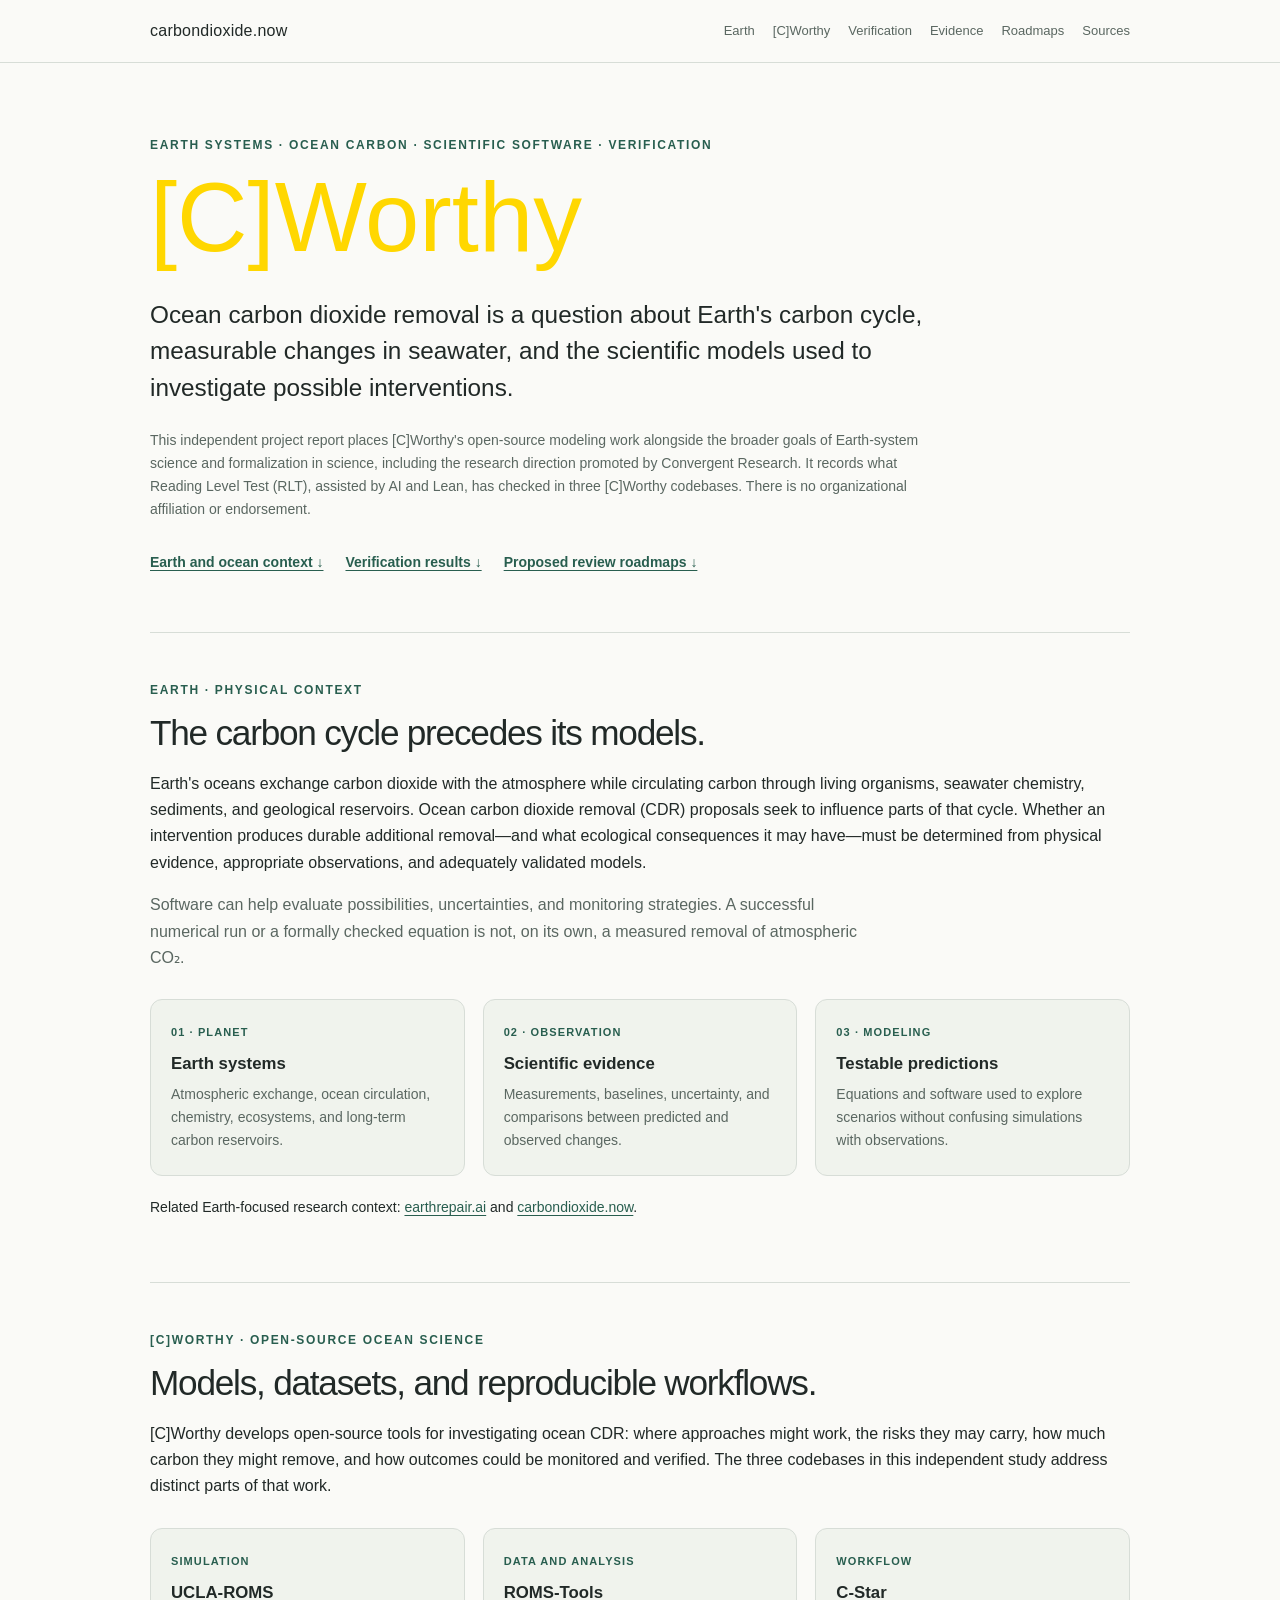
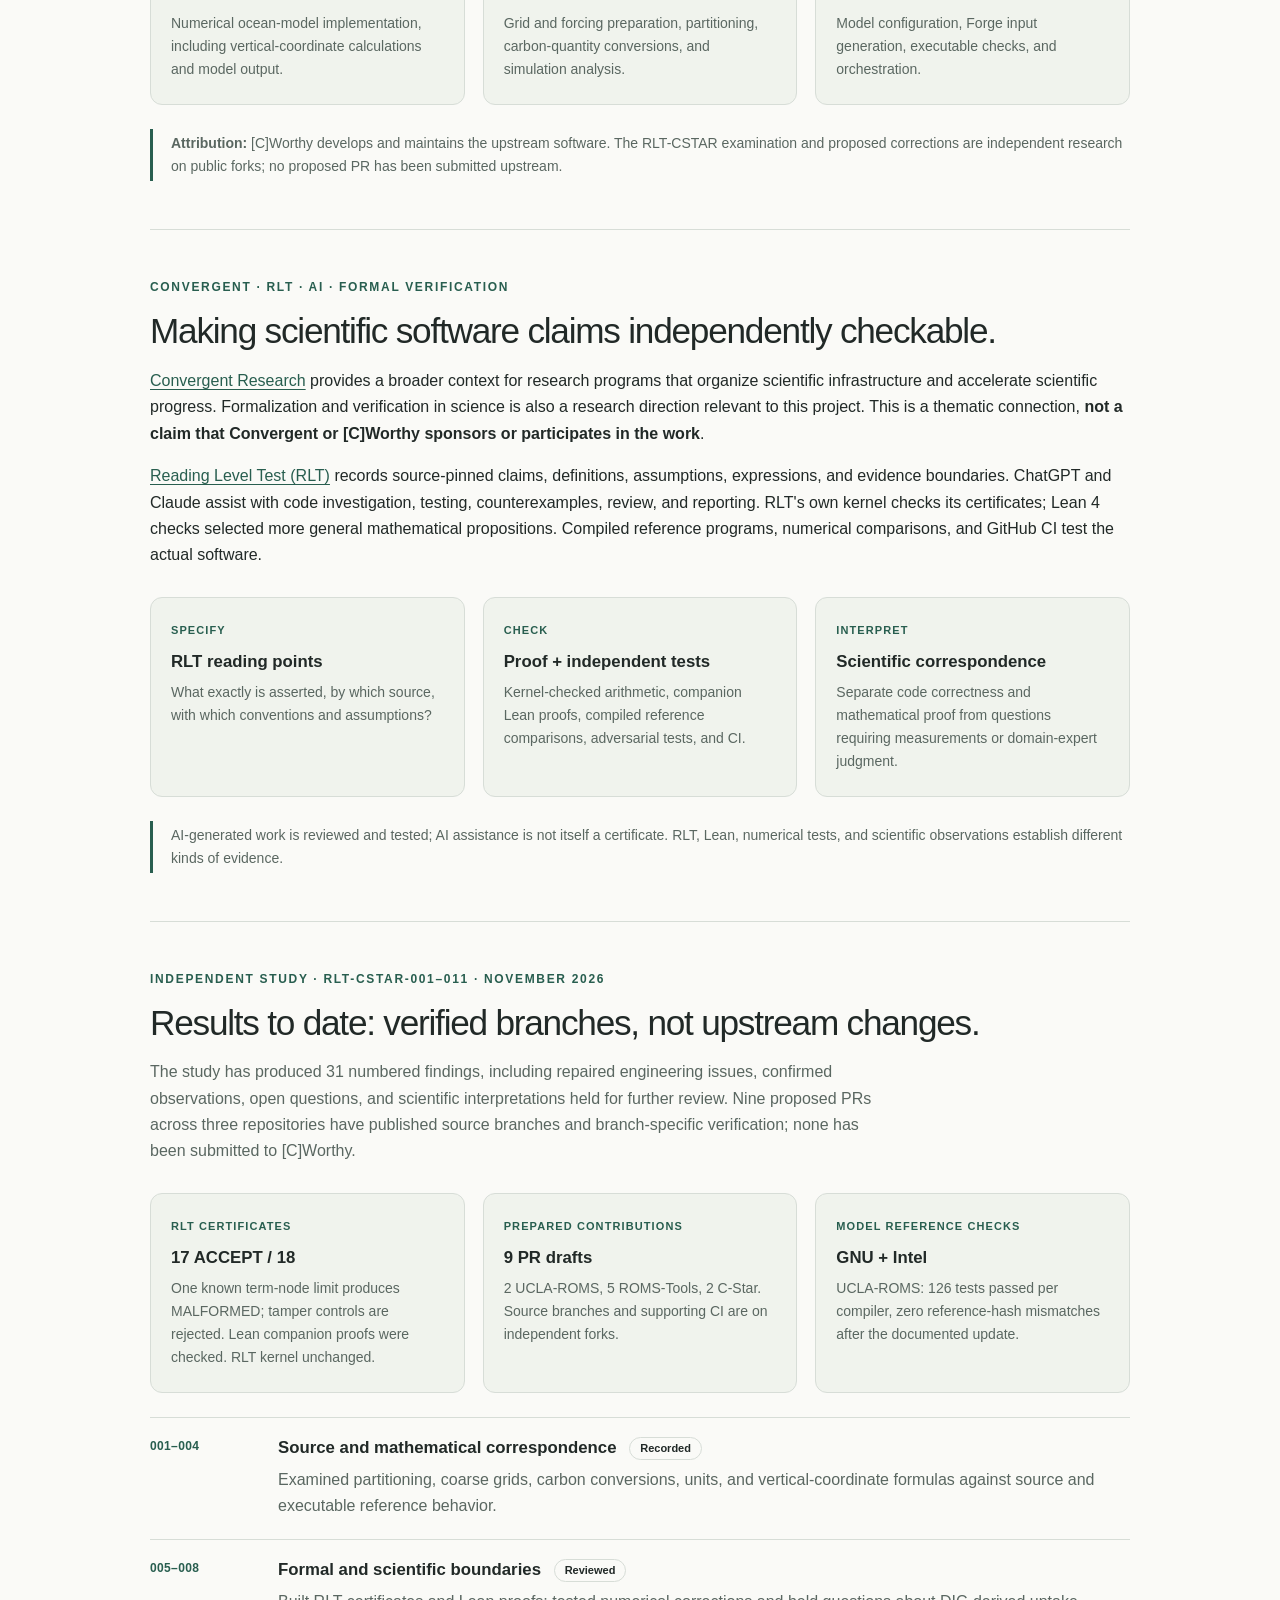
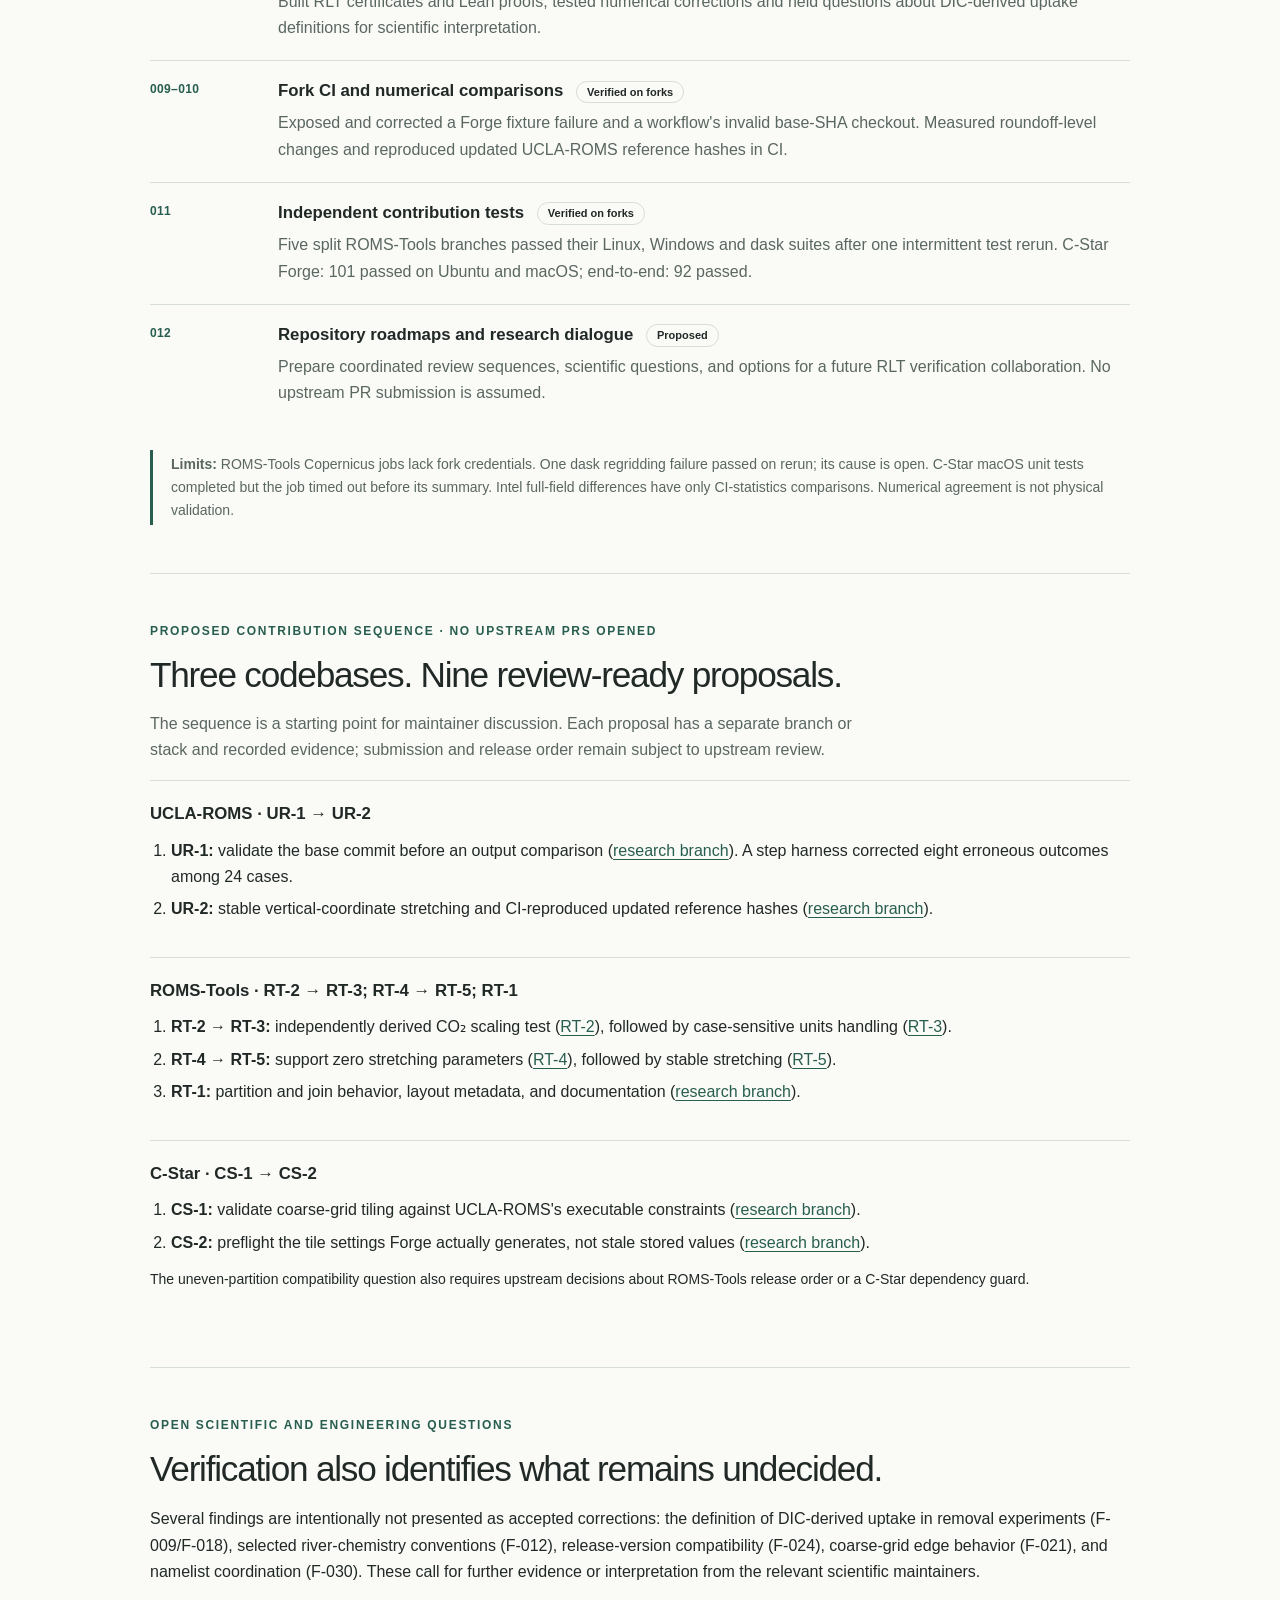
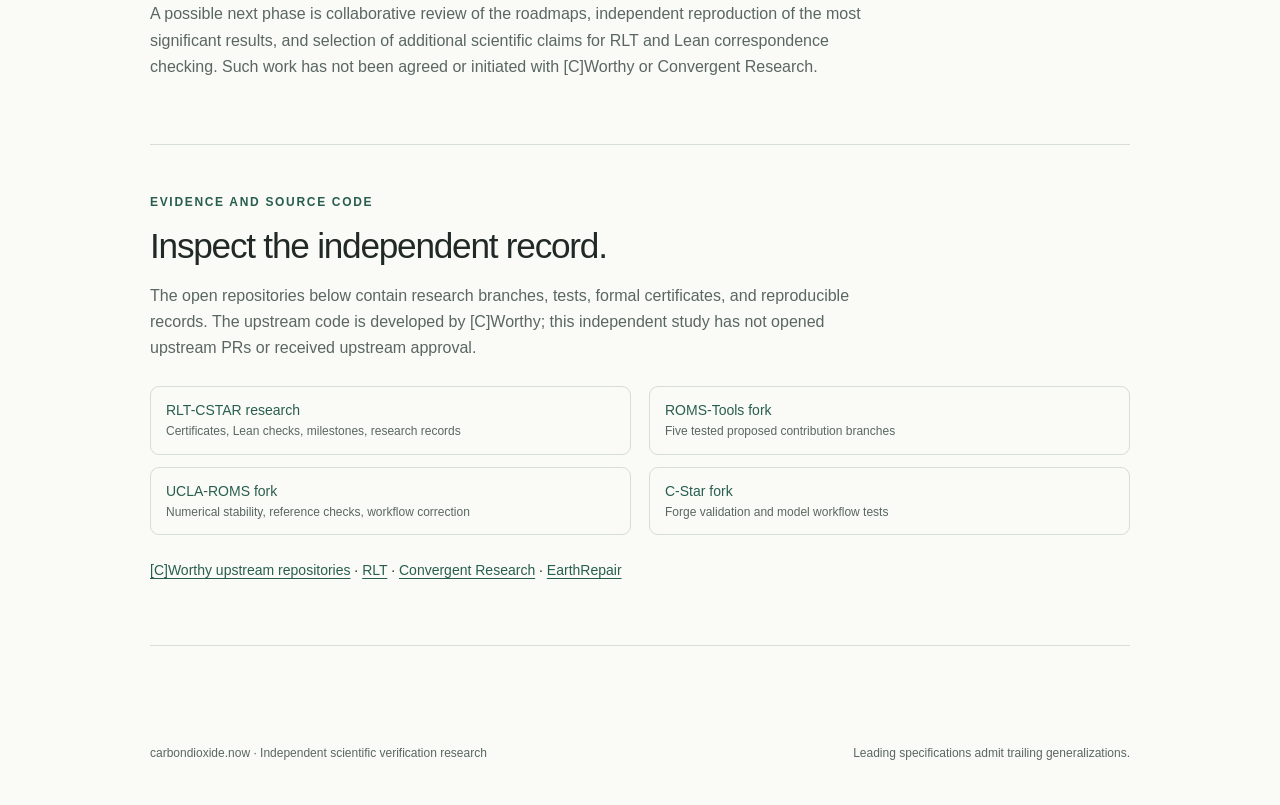
==== commit bfdf80b2: "Add files via upload" ====
--- a/carbondioxide/index.html
+++ b/carbondioxide/index.html
@@ -1,531 +1,201 @@
 <!DOCTYPE html>
-<html data-default-theme="dark" data-theme="dark" data-theme-key="home" lang="en">
- <head>
-  <meta charset="utf-8"/>
-  <meta content="width=device-width, initial-scale=1" name="viewport"/>
-  <meta content="Carbon dioxide now: breath, Earth's carbon cycle, brain health, consent, equality and sustainable systems. An illustrated, self-contained reading experience." name="description"/>
-  <meta content="#05264a" name="theme-color"/>
-  <title>
-   Carbon Dioxide Now &mdash; Breath, Care &amp; Sustainability
-  </title>
-  <link href="assets/favicon.svg" rel="icon" type="image/svg+xml"/>
-  <link href="style.css?v=20261116e" rel="stylesheet"/>
-  <script defer="True" src="scripts/theme.js">
-  </script>
- </head>
- <body class="home-page">
-  <a class="skip" href="#main">
-   Skip to content
-  </a>
-  <header class="masthead" id="top">
-   <div class="wrap masthead-inner">
-    <a aria-label="Carbon Dioxide Now, back to top" class="wordmark" href="#top">
-     <span class="mark">
-      CO
-      <sub>
-       2
-      </sub>
-     </span>
-     <span>
-      carbondioxide
-      <span class="domain">
-       .now
-      </span>
-     </span>
-    </a>
-    <div class="masthead-controls">
-     <nav aria-label="Page chapters">
-      <a href="#breath">
-       01
-       <span>
-        Breath &amp; time
-       </span>
-      </a>
-      <a href="#care">
-       02
-       <span>
-        Health &amp; consent
-       </span>
-      </a>
-      <a href="#systems">
-       03
-       <span>
-        Systems &amp; value
-       </span>
-      </a>
-      <a href="RLT/">
-       RLT &nearrow;
-      </a>
-     </nav>
-     <button aria-label="Switch to light mode" aria-pressed="true" class="theme-toggle" data-theme-toggle="" type="button">
-      <span aria-hidden="true" class="theme-icon">
-       ☀
-      </span>
-      <span class="theme-label">
-       Light mode
-      </span>
-     </button>
-    </div>
-   </div>
-  </header>
-  <main id="main">
-   <section aria-labelledby="hero-title" class="hero">
-    <div class="wrap">
-     <p class="eyebrow">
-      An illustrated reading of living systems
-     </p>
-     <h1 id="hero-title">
-      Carbon dioxide
-      <em>
-       now.
-      </em>
-     </h1>
-     <p class="hero-intro">
-      Expand imaginations. Extend care. Resist illiteracy.
-     </p>
-     <p class="hero-detail">
-      Begin with what lungs exhale. Follow carbon through Earth's history, consider living brains and informed consent, and ask what a sustainable system must actually measure.
-     </p>
-     <div class="hero-actions">
-      <a class="primary-link" href="#overview">
-       Explore the overview
-       <span aria-hidden="true">
-        &darr;
-       </span>
-      </a>
-      <a class="secondary-link" href="#breath">
-       Begin reading
-       <span aria-hidden="true">
-        &rarr;
-       </span>
-      </a>
-      <a class="secondary-link" href="RLT/">
-       RLT: inspect the formalization &nearrow;
-      </a>
-      <a class="primary-link" href="/C/index.html">
-       [C]Worthy
-       <span aria-hidden="true">
-        &darr;
-       </span>
-      </a>
-     </div>
-    </div>
-   </section>
-   <section aria-labelledby="overview-title" class="overview" id="overview">
-    <div class="wrap">
-     <div class="section-heading">
-      <div>
-       <p class="eyebrow">
-        The complete picture
-       </p>
-       <h2 id="overview-title">
-        Three connected chapters
-       </h2>
-      </div>
-      <p>
-       Original infographic &middot; all images hosted on this page
-      </p>
-     </div>
-     <figure class="overview-image">
-      <img alt="Three-column infographic: 1. Breath, Carbon &amp; Deep Time: lungs exhale CO₂ and Earth's carbon cycle; 2. Gender Equality, Brain Health &amp; Consent: SDG 5, glymphatic flow and authorized action; 3. Equality, Systems &amp; True Value: UN Women, collaboration, and the limits of abstract monetary valuation." fetchpriority="high" height="1024" src="assets/overview.png" width="1536"/>
-      <figcaption>
-       Use the chapters below to read each part at a larger size and explore the claims behind the graphics.
-      </figcaption>
-     </figure>
-     <div aria-label="Jump to a chapter" class="chapter-jump">
-      <a href="#breath">
-       <span>
-        01
-       </span>
-       Breath, carbon &amp; deep time
-       <b aria-hidden="true">
-        &nearrow;
-       </b>
-      </a>
-      <a href="#care">
-       <span>
-        02
-       </span>
-       Gender equality, brain health &amp; consent
-       <b aria-hidden="true">
-        &nearrow;
-       </b>
-      </a>
-      <a href="#systems">
-       <span>
-        03
-       </span>
-       Equality, systems &amp; true value
-       <b aria-hidden="true">
-        &nearrow;
-       </b>
-      </a>
-     </div>
-    </div>
-   </section>
-   <section aria-labelledby="breath-title" class="chapter green" id="breath">
-    <div class="wrap">
-     <div class="chapter-head">
-      <span class="chapter-number">
-       01 / Physical observations
-      </span>
-      <h2 id="breath-title">
-       Breath, carbon
-       <span>
-        &amp; deep time
-       </span>
-      </h2>
-      <p>
-       Living lungs exchange gases. Carbon moves through living things, oceans, rocks, and the atmosphere. These are physical processes we can investigate.
-      </p>
-     </div>
-     <div class="chapter-layout">
-      <figure class="panel-image">
-       <img alt="First infographic panel: illustrated lungs releasing three carbon dioxide molecules; carbon dioxide consists of one carbon atom bonded to two oxygen atoms. Below is a geologic timeline from the Hadean to the Phanerozoic showing developments in Earth's carbon cycle." height="861" loading="lazy" src="assets/breath-carbon-deep-time.png" width="514"/>
-       <figcaption>
-        Panel 1: breath, CO₂ molecules, and the deep-time carbon cycle.
-       </figcaption>
-      </figure>
-      <div class="readings">
-       <article class="reading">
-        <span class="reading-tag">
-         Observe
-        </span>
-        <h3>
-         Lungs exhale CO
-         <sub>
-          2
-         </sub>
-        </h3>
-        <p>
-         Respiration releases carbon dioxide. Each CO
-         <sub>
-          2
-         </sub>
-         molecule contains
-         <strong>
-          one carbon atom and two oxygen atoms
-         </strong>
-         . We can name the molecule, describe its structure, and measure CO
-         <sub>
-          2
-         </sub>
-         in exhaled air.
-        </p>
-        <p>
-         People also inhale air containing some CO
-         <sub>
-          2
-         </sub>
-         . Exhaled breath generally contains a higher concentration because metabolism produces CO
-         <sub>
-          2
-         </sub>
-         that blood carries to the lungs.
-        </p>
-       </article>
-       <article class="reading">
-        <span class="reading-tag">
-         Locate in time
-        </span>
-        <h3>
-         Earth's carbon cycle through deep time
-        </h3>
-        <p>
-         Earth formed approximately
-         <strong>
-          4.54 billion years ago
-         </strong>
-         . The infographic traces the Hadean, Archean, Proterozoic, and Phanerozoic eons, showing how carbon has participated in geology and life over billions of years.
-        </p>
-        <p>
-         The present carbon cycle includes photosynthesis, respiration, decomposition, ocean exchange, and geological storage. Human activities also move carbon from long-term stores into the atmosphere.
-        </p>
-       </article>
-       <article class="reading">
-        <span class="reading-tag">
-         Distinguish
-        </span>
-        <h3>
-         A natural molecule; measurable changes
-        </h3>
-        <p>
-         CO
-         <sub>
-          2
-         </sub>
-         is essential to many natural processes. That does not mean every atmospheric concentration or added emission has the same effect. Assessing sustainability requires quantities, time scales, and consequences&mdash;not simply labeling a molecule good or bad.
-        </p>
-       </article>
-      </div>
-     </div>
-    </div>
-   </section>
-   <section aria-labelledby="care-title" class="chapter purple" id="care">
-    <div class="wrap">
-     <div class="chapter-head">
-      <span class="chapter-number">
-       02 / People and authorized action
-      </span>
-      <h2 id="care-title">
-       Gender equality, brain health
-       <span>
-        &amp; consent
-       </span>
-      </h2>
-      <p>
-       Equality concerns opportunities and voice. Brain health concerns living people. Consent determines whether particular human actions are authorized.
-      </p>
-     </div>
-     <div class="chapter-layout">
-      <figure class="panel-image">
-       <img alt="Second infographic panel: SDG 5 gender equality symbol; profile of a human brain illustrating glymphatic flow during sleep; a handshake representing consent, followed by YES&mdash;proceed and NO&mdash;respect and stop." height="861" loading="lazy" src="assets/gender-brain-consent.png" width="492"/>
-       <figcaption>
-        Panel 2: SDG 5, glymphatic flow during sleep, and consent.
-       </figcaption>
-      </figure>
-      <div class="readings">
-       <article class="reading">
-        <span class="reading-tag">
-         Equality
-        </span>
-        <h3>
-         SDG 5: Gender Equality
-        </h3>
-        <p>
-         <strong>
-          Equal rights, opportunities and voice for all genders.
-         </strong>
-         Sustainable systems include the people whose work, health, agency, and futures are affected by decisions.
-        </p>
-       </article>
-       <article class="reading">
-        <span class="reading-tag">
-         Neuroscience
-        </span>
-        <h3>
-         Glymphatic flow and sleep
-        </h3>
-        <p>
-         Glymphatic flow describes a proposed and actively studied pathway for fluid movement and waste clearance in the brain. Research connects sleep with changes in brain-fluid dynamics and waste clearance; the exact mechanisms and their clinical significance continue to be investigated.
-        </p>
-        <p>
-         Sleep supports many aspects of brain health, learning, and longer-term function. The illustration conveys a scientific topic, rather than a complete clinical model.
-        </p>
-       </article>
-       <article class="reading">
-        <span class="reading-tag">
-         Authorization
-        </span>
-        <h3>
-         Consent constrains authorized action
-        </h3>
-        <p>
-         <strong>
-          Clear, ongoing, informed agreement
-         </strong>
-         is central to ethical research, intervention, and use. A yes is meaningful only when it is voluntary and specific enough for the action involved. A no must be respected. Consent can be withdrawn.
-        </p>
-        <div aria-label="Consent principle" class="decision">
-         <div class="yes">
-          <span aria-hidden="true">
-           &checkmark;
-          </span>
-          <b>
-           YES
-          </b>
-          <small>
-           Proceed within the consent given
-          </small>
-         </div>
-         <div class="no">
-          <span aria-hidden="true">
-           &times;
-          </span>
-          <b>
-           NO
-          </b>
-          <small>
-           Respect and stop
-          </small>
-         </div>
-        </div>
-       </article>
-      </div>
-     </div>
-    </div>
-   </section>
-   <section aria-labelledby="systems-title" class="chapter teal" id="systems">
-    <div class="wrap">
-     <div class="chapter-head">
-      <span class="chapter-number">
-       03 / Collective practice
-      </span>
-      <h2 id="systems-title">
-       Equality, systems
-       <span>
-        &amp; true value
-       </span>
-      </h2>
-      <p>
-       Cooperation takes place among living people and within living ecosystems. Money can count transactions; it cannot by itself measure planetary health.
-      </p>
-     </div>
-     <div class="chapter-layout">
-      <figure class="panel-image">
-       <img alt="Third infographic panel: UN Women emblem and equality language; sustainable systems with people plus planet plus practice; two pennies illustrating that two cents in monetary value does not equal the value of a healthy Earth system." height="861" loading="lazy" src="assets/equality-systems-value.png" width="489"/>
-       <figcaption>
-        Panel 3: equality, collaboration, and ecological value.
-       </figcaption>
-      </figure>
-      <div class="readings">
-       <article class="reading">
-        <span class="reading-tag">
-         Equality
-        </span>
-        <h3>
-         UN Women
-        </h3>
-        <p>
-         <strong>
-          Empower women. Advance equality. Build a better world for all.
-         </strong>
-         This principle concerns rights, participation, and opportunities in the systems we build and maintain.
-        </p>
-       </article>
-       <article class="reading">
-        <span class="reading-tag">
-         Application
-        </span>
-        <h3>
-         Sustainable systems
-        </h3>
-        <p>
-         Collaboration across people, fields, and communities can help build healthier and more resilient systems. The infographic's
-         <strong>
-          1 + 1 + 1
-         </strong>
-         expresses an invitation to work together&mdash;
-         <em>
-          people + planet + practice
-         </em>
-         &mdash;rather than a literal ecological measurement.
-        </p>
-        <p>
-         Practical outcomes still require observation: for example, air quality, habitat conditions, resource use, wellbeing, and how decisions affect people.
-        </p>
-       </article>
-       <article class="reading">
-        <span class="reading-tag">
-         Compare claims
-        </span>
-        <h3>
-         &ne; Abstract valuation
-        </h3>
-        <p>
-         Two pennies have a combined monetary value of
-         <strong>
-          $0.02
-         </strong>
-         . That arithmetic is correct. But $0.02 is
-         <strong>
-          not equal to the value of a healthy Earth system
-         </strong>
-         : an ecosystem's processes, species, relationships, and stability cannot be captured by that amount.
-        </p>
-        <p>
-         Economic tools can be useful for particular decisions, yet a monetary figure is neither a complete ecological description nor a substitute for physical evidence.
-        </p>
-       </article>
-      </div>
-     </div>
-    </div>
-   </section>
-       <!-- Independent research introduction: same shared components as other pages. -->
-    <section class="section" id="formalization" aria-labelledby="formalization-title">
-      <div class="wrap">
-        <p class="count">04 / Reading Level Test</p>
-        <h2 id="formalization-title">Formalize the written claim.</h2>
-        <div class="section-grid">
-          <div>
-            <p class="lead">CO₂ is exhaled.</p>
-            <p>RLT begins with a reading point: the words as written, the conventions that determine how to read them, the relationships proved under stated assumptions, and the physical evidence relevant to the claim.</p>
-            <p>The formula CO₂ identifies one carbon and two oxygen atoms. The arithmetic can be checked formally; the observation that people exhale carbon dioxide calls for physical evidence. Both belong in an accountable specification.</p>
-            <div class="actions">
-              <a href="RLT/">Inspect the RLT example ↗</a>
-            </div>
-          </div>
-          <div class="card">
-            <span class="card-num">A formalized physical reading point</span>
-            <h3>From a sentence to an inspectable record</h3>
-            <p><strong>Written expression:</strong> “CO₂ is exhaled.”</p>
-            <p><strong>Convention:</strong> Chemical notation and the scope of “exhaled.”</p>
-            <p><strong>Formal relationship:</strong> Checked molecular-count arithmetic.</p>
-            <p><strong>Physical correspondence:</strong> An observation or measurement, identified separately from proof acceptance.</p>
-          </div>
-        </div>
-      </div>
-    </section>
-
-    <section class="section" id="reading-points" aria-labelledby="reading-points-title">
-      <div class="wrap">
-        <p class="count">05 / Reading points</p>
-        <h2 id="reading-points-title">Nonfiction vs Fiction.</h2>
-        <p class="intro">Reading a claim accurately includes identifying what is written, how its language is being used, and what evidence can support its physical interpretation.</p>
-        <div class="cards">
-          <article class="card">
-            <span class="card-num">Nonfiction / A book about carbon dioxide</span>
-            <h3><cite>The Story of CO₂ Is the Story of Everything</cite></h3>
-            <p><strong>Peter Brannen</strong> · <cite>How Carbon Dioxide Made Our World</cite> · 2025</p>
-            <p>Brannen traces carbon dioxide through Earth's long history, connecting geological change, climate, and life. It extends the deep-time reading on this page: CO₂ is present in breath now, while carbon-containing processes also connect organisms, oceans, rocks, and atmosphere across immense timescales.</p>
-          </article>
-          <article class="card">
-            <span class="card-num">Reading distinction / Interpretation and verification</span>
-            <h3>What does “everything” mean?</h3>
-            <p>The book title is expansive language, not a formal assertion that every object or event is CO₂. RLT retains an expression as written and asks which specific consequences can be proved and which accounts of the physical world require observation.</p>
-            <p>This page offers a starting example, not a complete account of carbon dioxide or of the book.</p>
-          </article>
-        </div>
-      </div>
-    </section>
-<section aria-labelledby="closing-title" class="closing">
-    <div class="wrap">
-     <p class="eyebrow">
-      The organizing principle
-     </p>
-     <h2 id="closing-title">
-      Optimizing sustainability:
-      <span>
-       measurable ecosystems, living brains and consent
-      </span>
-      &mdash;not abstract monetary valuation.
-     </h2>
-     <div class="closing-triad">
-      <span>
-       Expand imaginations.
-      </span>
-      <span>
-       Extend care.
-      </span>
-      <span>
-       Resist illiteracy.
-      </span>
-     </div>
-     <a class="backtop" href="#overview">
-      Return to the overview &uarr;
-     </a>
-    </div>
-   </section>
-  </main>
-  <footer>
-   <div class="wrap footer-inner">
-    <span>
-     carbondioxide.now
-    </span>
-    <span>
-     Leading specifications admit trailing generalizations.
-    </span>
-   </div>
-  </footer>
- </body>
+
+<html lang="en">
+<head>
+<meta charset="utf-8"/>
+<meta content="width=device-width, initial-scale=1" name="viewport"/>
+<meta content="light dark" name="color-scheme"/>
+<meta content="[C]Worthy ocean carbon science in the context of Earth systems, Convergent Research, and independent RLT + AI formal verification of UCLA-ROMS, ROMS-Tools and C-Star." name="description"/>
+<title>[C]Worthy · Earth, ocean science &amp; independent verification · carbondioxide.now</title>
+<style>
+    :root {
+      color-scheme: light dark;
+      --bg: #fafaf7;
+      --fg: #212927;
+      --soft: #5a6761;
+      --line: #d7ddd7;
+      --subtle: #f0f3ed;
+      --accent: #285e4f;
+      --accent2: #dfece5;
+      --max: 980px;
+    }
+    @media (prefers-color-scheme: dark) {
+      :root { --bg:#141b18; --fg:#e8efe9; --soft:#b4c3b8; --line:#34443a; --subtle:#1e2a23; --accent:#a1dcc0; --accent2:#263e32; }
+    }
+    * { box-sizing: border-box; }
+    html { scroll-behavior: smooth; }
+    body { margin: 0; background: var(--bg); color: var(--fg); font: 400 16px/1.65 -apple-system, BlinkMacSystemFont, "Segoe UI", Helvetica, Arial, sans-serif; }
+    a { color: var(--accent); text-underline-offset: 3px; }
+    a:focus-visible { outline: 3px solid var(--accent); outline-offset: 4px; }
+    .wrap { width: min(calc(100% - 42px), var(--max)); margin: auto; }
+    header { border-bottom: 1px solid var(--line); }
+    .top { display: flex; justify-content: space-between; gap: 18px; align-items: center; padding: 18px 0; }
+    .brand { font-size: 16px; font-weight: 300; letter-spacing: .015em; color: var(--fg); text-decoration: none; white-space: nowrap; }
+    .nav { display: flex; gap: 18px; font-size: 13px; flex-wrap: wrap; }
+    .nav a { color: var(--soft); text-decoration: none; }
+    .nav a:hover { color: var(--fg); text-decoration: underline; }
+    main { padding-bottom: 72px; }
+    .hero { padding: 73px 0 57px; border-bottom: 1px solid var(--line); }
+    .eyebrow { margin: 0 0 12px; font-size: 12px; text-transform: uppercase; letter-spacing: .14em; font-weight: 600; color: var(--accent); }
+    h1 { font-size: clamp(3rem, 8.2vw, 6.1rem); line-height: 1.03; font-weight: 300; margin: 0 0 28px; }
+    h2 { font-size: clamp(1.55rem, 3.2vw, 2.2rem); line-height: 1.2; letter-spacing: -.035em; font-weight: 400; margin: 0 0 15px; }
+    h3 { font-size: 1.05rem; line-height: 1.35; font-weight: 620; margin: 0 0 7px; }
+    .lead { font-size: clamp(1.16rem, 2.1vw, 1.52rem); line-height: 1.5; max-width: 780px; font-weight: 350; margin: 0; }
+    .lede-note { color: var(--soft); font-size: 14px; margin-top: 23px; max-width: 790px; }
+    .actions { display: flex; gap: 22px; flex-wrap: wrap; margin-top: 30px; font-size: 14px; }
+    .actions a { font-weight: 600; }
+    section { padding: 48px 0; border-bottom: 1px solid var(--line); }
+    .section-intro { color: var(--soft); max-width: 730px; margin-top: 0; }
+    .cols { display: grid; grid-template-columns: repeat(3, minmax(0, 1fr)); gap: 18px; margin-top: 28px; }
+    .panel { border: 1px solid var(--line); border-radius: 12px; padding: 23px 20px; background: var(--subtle); }
+    .panel p { margin: 0; font-size: 14px; color: var(--soft); }
+    .panel .mini { margin: 0 0 12px; color: var(--accent); text-transform: uppercase; letter-spacing: .1em; font-size: 11px; font-weight: 700; }
+    .progress { list-style: none; padding: 0; margin: 24px 0 0; }
+    .progress li { display: grid; grid-template-columns: 108px 1fr; gap: 20px; padding: 19px 0; border-top: 1px solid var(--line); }
+    .progress time, .progress .step { color: var(--accent); font-size: 12px; font-weight: 650; letter-spacing: .03em; }
+    .progress p { margin: 6px 0 0; color: var(--soft); }
+    .status { display: inline-block; border-radius: 999px; padding: 3px 10px; color: var(--fg); border: 1px solid var(--line); font-size: 11px; font-weight: 600; vertical-align: middle; margin-left: 8px; white-space: nowrap; }
+    .note { border-left: 3px solid var(--accent); padding: 3px 0 3px 18px; margin: 24px 0 0; color: var(--soft); }
+    .roadmap { padding: 22px 0; border-top: 1px solid var(--line); }
+    .roadmap h3 { margin-bottom: 9px; }
+    .roadmap p { margin: 6px 0; }
+    .roadmap ol { padding-left: 21px; margin: 12px 0; }
+    .roadmap li { margin: 6px 0; }
+    .meta { font-size: 13px; color: var(--soft); }
+    .small { font-size: 14px; }
+    .repos { display: grid; grid-template-columns: 1fr 1fr; gap: 12px 18px; margin: 24px 0 0; }
+    .repos a { display: block; border: 1px solid var(--line); border-radius: 9px; padding: 12px 15px; text-decoration: none; font-size: 14px; }
+    .repos a:hover { background: var(--subtle); }
+    .repos span { display: block; font-size: 12px; color: var(--soft); }
+    footer { display: flex; gap: 15px; justify-content: space-between; flex-wrap: wrap; padding: 26px 0 42px; color: var(--soft); font-size: 12px; }
+    footer a { color: inherit; }
+    @media (max-width: 680px) { .hero { padding: 51px 0 45px; } .cols, .repos { grid-template-columns: 1fr; } .progress li { grid-template-columns: 1fr; gap: 4px; } .top { align-items: flex-start; } .nav { gap: 12px; } }
+  </style>
+</head>
+<body>
+<header>
+<div class="wrap top">
+<a class="brand" href="/">carbondioxide.now</a>
+<nav aria-label="Page navigation" class="nav"><a href="#earth">Earth</a><a href="#cworthy">[C]Worthy</a><a href="#verification">Verification</a><a href="#progress">Evidence</a><a href="#roadmaps">Roadmaps</a><a href="#sources">Sources</a></nav>
+</div>
+</header>
+<main class="wrap">
+<div class="hero">
+<p class="eyebrow">Earth systems · Ocean carbon · Scientific software · Verification</p>
+<h1 style="color: gold;">[C]Worthy</h1>
+<p class="lead">Ocean carbon dioxide removal is a question about Earth's carbon cycle, measurable changes in seawater, and the scientific models used to investigate possible interventions.</p>
+<p class="lede-note">This independent project report places [C]Worthy's open-source modeling work alongside the broader goals of Earth-system science and formalization in science, including the research direction promoted by Convergent Research. It records what Reading Level Test (RLT), assisted by AI and Lean, has checked in three [C]Worthy codebases. There is no organizational affiliation or endorsement.</p>
+<div class="actions"><a href="#earth">Earth and ocean context ↓</a><a href="#progress">Verification results ↓</a><a href="#roadmaps">Proposed review roadmaps ↓</a></div>
+</div>
+
+
+
+
+
+
+
+<section aria-labelledby="earth-title" id="earth">
+<p class="eyebrow">Earth · Physical context</p>
+<h2 id="earth-title">The carbon cycle precedes its models.</h2>
+<p>Earth's oceans exchange carbon dioxide with the atmosphere while circulating carbon through living organisms, seawater chemistry, sediments, and geological reservoirs. Ocean carbon dioxide removal (CDR) proposals seek to influence parts of that cycle. Whether an intervention produces durable additional removal—and what ecological consequences it may have—must be determined from physical evidence, appropriate observations, and adequately validated models.</p>
+<p class="section-intro">Software can help evaluate possibilities, uncertainties, and monitoring strategies. A successful numerical run or a formally checked equation is not, on its own, a measured removal of atmospheric CO₂.</p>
+<div class="cols">
+<article class="panel"><p class="mini">01 · Planet</p><h3>Earth systems</h3><p>Atmospheric exchange, ocean circulation, chemistry, ecosystems, and long-term carbon reservoirs.</p></article>
+<article class="panel"><p class="mini">02 · Observation</p><h3>Scientific evidence</h3><p>Measurements, baselines, uncertainty, and comparisons between predicted and observed changes.</p></article>
+<article class="panel"><p class="mini">03 · Modeling</p><h3>Testable predictions</h3><p>Equations and software used to explore scenarios without confusing simulations with observations.</p></article>
+</div>
+<p class="small" style="margin-top:20px">Related Earth-focused research context: <a href="https://earthrepair.ai/">earthrepair.ai</a> and <a href="https://carbondioxide.now/">carbondioxide.now</a>.</p>
+</section>
+<section aria-labelledby="cworthy-title" id="cworthy">
+<p class="eyebrow">[C]Worthy · Open-source ocean science</p>
+<h2 id="cworthy-title">Models, datasets, and reproducible workflows.</h2>
+<p>[C]Worthy develops open-source tools for investigating ocean CDR: where approaches might work, the risks they may carry, how much carbon they might remove, and how outcomes could be monitored and verified. The three codebases in this independent study address distinct parts of that work.</p>
+<div class="cols">
+<article class="panel"><p class="mini">Simulation</p><h3>UCLA-ROMS</h3><p>Numerical ocean-model implementation, including vertical-coordinate calculations and model output.</p></article>
+<article class="panel"><p class="mini">Data and analysis</p><h3>ROMS-Tools</h3><p>Grid and forcing preparation, partitioning, carbon-quantity conversions, and simulation analysis.</p></article>
+<article class="panel"><p class="mini">Workflow</p><h3>C-Star</h3><p>Model configuration, Forge input generation, executable checks, and orchestration.</p></article>
+</div>
+<p class="note small"><strong>Attribution:</strong> [C]Worthy develops and maintains the upstream software. The RLT-CSTAR examination and proposed corrections are independent research on public forks; no proposed PR has been submitted upstream.</p>
+</section>
+<section aria-labelledby="verification-title" id="verification">
+<p class="eyebrow">Convergent · RLT · AI · Formal verification</p>
+<h2 id="verification-title">Making scientific software claims independently checkable.</h2>
+<p><a href="https://www.convergentresearch.org/">Convergent Research</a> provides a broader context for research programs that organize scientific infrastructure and accelerate scientific progress. Formalization and verification in science is also a research direction relevant to this project. This is a thematic connection, <strong>not a claim that Convergent or [C]Worthy sponsors or participates in the work</strong>.</p>
+<p><a href="https://formalize.now/rlt">Reading Level Test (RLT)</a> records source-pinned claims, definitions, assumptions, expressions, and evidence boundaries. ChatGPT and Claude assist with code investigation, testing, counterexamples, review, and reporting. RLT's own kernel checks its certificates; Lean 4 checks selected more general mathematical propositions. Compiled reference programs, numerical comparisons, and GitHub CI test the actual software.</p>
+<div class="cols">
+<article class="panel"><p class="mini">Specify</p><h3>RLT reading points</h3><p>What exactly is asserted, by which source, with which conventions and assumptions?</p></article>
+<article class="panel"><p class="mini">Check</p><h3>Proof + independent tests</h3><p>Kernel-checked arithmetic, companion Lean proofs, compiled reference comparisons, adversarial tests, and CI.</p></article>
+<article class="panel"><p class="mini">Interpret</p><h3>Scientific correspondence</h3><p>Separate code correctness and mathematical proof from questions requiring measurements or domain-expert judgment.</p></article>
+</div>
+<p class="note small">AI-generated work is reviewed and tested; AI assistance is not itself a certificate. RLT, Lean, numerical tests, and scientific observations establish different kinds of evidence.</p>
+</section>
+<section aria-labelledby="progress-title" id="progress">
+<p class="eyebrow">Independent study · RLT-CSTAR-001–011 · November 2026</p>
+<h2 id="progress-title">Results to date: verified branches, not upstream changes.</h2>
+<p class="section-intro">The study has produced 31 numbered findings, including repaired engineering issues, confirmed observations, open questions, and scientific interpretations held for further review. Nine proposed PRs across three repositories have published source branches and branch-specific verification; none has been submitted to [C]Worthy.</p>
+<div aria-label="Current independently reported evidence" class="cols">
+<article class="panel"><p class="mini">RLT certificates</p><h3>17 ACCEPT / 18</h3><p>One known term-node limit produces MALFORMED; tamper controls are rejected. Lean companion proofs were checked. RLT kernel unchanged.</p></article>
+<article class="panel"><p class="mini">Prepared contributions</p><h3>9 PR drafts</h3><p>2 UCLA-ROMS, 5 ROMS-Tools, 2 C-Star. Source branches and supporting CI are on independent forks.</p></article>
+<article class="panel"><p class="mini">Model reference checks</p><h3>GNU + Intel</h3><p>UCLA-ROMS: 126 tests passed per compiler, zero reference-hash mismatches after the documented update.</p></article>
+</div>
+<ol class="progress">
+<li><span class="step">001–004</span><div><h3>Source and mathematical correspondence <span class="status">Recorded</span></h3><p>Examined partitioning, coarse grids, carbon conversions, units, and vertical-coordinate formulas against source and executable reference behavior.</p></div></li>
+<li><span class="step">005–008</span><div><h3>Formal and scientific boundaries <span class="status">Reviewed</span></h3><p>Built RLT certificates and Lean proofs; tested numerical corrections and held questions about DIC-derived uptake definitions for scientific interpretation.</p></div></li>
+<li><span class="step">009–010</span><div><h3>Fork CI and numerical comparisons <span class="status">Verified on forks</span></h3><p>Exposed and corrected a Forge fixture failure and a workflow's invalid base-SHA checkout. Measured roundoff-level changes and reproduced updated UCLA-ROMS reference hashes in CI.</p></div></li>
+<li><span class="step">011</span><div><h3>Independent contribution tests <span class="status">Verified on forks</span></h3><p>Five split ROMS-Tools branches passed their Linux, Windows and dask suites after one intermittent test rerun. C-Star Forge: 101 passed on Ubuntu and macOS; end-to-end: 92 passed.</p></div></li>
+<li><span class="step">012</span><div><h3>Repository roadmaps and research dialogue <span class="status">Proposed</span></h3><p>Prepare coordinated review sequences, scientific questions, and options for a future RLT verification collaboration. No upstream PR submission is assumed.</p></div></li>
+</ol>
+<p class="note small"><strong>Limits:</strong> ROMS-Tools Copernicus jobs lack fork credentials. One dask regridding failure passed on rerun; its cause is open. C-Star macOS unit tests completed but the job timed out before its summary. Intel full-field differences have only CI-statistics comparisons. Numerical agreement is not physical validation.</p>
+</section>
+<section aria-labelledby="roadmaps-title" id="roadmaps">
+<p class="eyebrow">Proposed contribution sequence · No upstream PRs opened</p>
+<h2 id="roadmaps-title">Three codebases. Nine review-ready proposals.</h2>
+<p class="section-intro">The sequence is a starting point for maintainer discussion. Each proposal has a separate branch or stack and recorded evidence; submission and release order remain subject to upstream review.</p>
+<div class="roadmap"><h3>UCLA-ROMS · UR-1 → UR-2</h3>
+<ol>
+<li><strong>UR-1:</strong> validate the base commit before an output comparison (<a href="https://github.com/thinkthoughts/ucla-roms/tree/rlt-cstar/f028-base-sha">research branch</a>). A step harness corrected eight erroneous outcomes among 24 cases.</li>
+<li><strong>UR-2:</strong> stable vertical-coordinate stretching and CI-reproduced updated reference hashes (<a href="https://github.com/thinkthoughts/ucla-roms/tree/rlt-cstar/integration-010">research branch</a>).</li>
+</ol>
+</div>
+<div class="roadmap"><h3>ROMS-Tools · RT-2 → RT-3; RT-4 → RT-5; RT-1</h3>
+<ol>
+<li><strong>RT-2 → RT-3:</strong> independently derived CO₂ scaling test (<a href="https://github.com/thinkthoughts/roms-tools/tree/rlt-cstar/pr-co2-scale">RT-2</a>), followed by case-sensitive units handling (<a href="https://github.com/thinkthoughts/roms-tools/tree/rlt-cstar/pr-cdr-units">RT-3</a>).</li>
+<li><strong>RT-4 → RT-5:</strong> support zero stretching parameters (<a href="https://github.com/thinkthoughts/roms-tools/tree/rlt-cstar/pr-zero-theta">RT-4</a>), followed by stable stretching (<a href="https://github.com/thinkthoughts/roms-tools/tree/rlt-cstar/pr-stable-stretching">RT-5</a>).</li>
+<li><strong>RT-1:</strong> partition and join behavior, layout metadata, and documentation (<a href="https://github.com/thinkthoughts/roms-tools/tree/rlt-cstar/pr-tiling">research branch</a>).</li>
+</ol>
+</div>
+<div class="roadmap"><h3>C-Star · CS-1 → CS-2</h3>
+<ol>
+<li><strong>CS-1:</strong> validate coarse-grid tiling against UCLA-ROMS's executable constraints (<a href="https://github.com/thinkthoughts/C-Star/tree/rlt-cstar/integration-010">research branch</a>).</li>
+<li><strong>CS-2:</strong> preflight the tile settings Forge actually generates, not stale stored values (<a href="https://github.com/thinkthoughts/C-Star/tree/rlt-cstar/pr-tiles-generated">research branch</a>).</li>
+</ol>
+<p class="small">The uneven-partition compatibility question also requires upstream decisions about ROMS-Tools release order or a C-Star dependency guard.</p>
+</div>
+</section>
+<section aria-labelledby="questions-title" id="questions">
+<p class="eyebrow">Open scientific and engineering questions</p>
+<h2 id="questions-title">Verification also identifies what remains undecided.</h2>
+<p>Several findings are intentionally not presented as accepted corrections: the definition of DIC-derived uptake in removal experiments (F-009/F-018), selected river-chemistry conventions (F-012), release-version compatibility (F-024), coarse-grid edge behavior (F-021), and namelist coordination (F-030). These call for further evidence or interpretation from the relevant scientific maintainers.</p>
+<p class="section-intro">A possible next phase is collaborative review of the roadmaps, independent reproduction of the most significant results, and selection of additional scientific claims for RLT and Lean correspondence checking. Such work has not been agreed or initiated with [C]Worthy or Convergent Research.</p>
+</section>
+<section aria-labelledby="sources-title" id="sources">
+<p class="eyebrow">Evidence and source code</p>
+<h2 id="sources-title">Inspect the independent record.</h2>
+<p class="section-intro">The open repositories below contain research branches, tests, formal certificates, and reproducible records. The upstream code is developed by [C]Worthy; this independent study has not opened upstream PRs or received upstream approval.</p>
+<div class="repos">
+<a href="https://github.com/thinkthoughts/rlt/tree/research/rlt-cstar-011">RLT-CSTAR research <span>Certificates, Lean checks, milestones, research records</span></a>
+<a href="https://github.com/thinkthoughts/roms-tools">ROMS-Tools fork <span>Five tested proposed contribution branches</span></a>
+<a href="https://github.com/thinkthoughts/ucla-roms">UCLA-ROMS fork <span>Numerical stability, reference checks, workflow correction</span></a>
+<a href="https://github.com/thinkthoughts/C-Star">C-Star fork <span>Forge validation and model workflow tests</span></a>
+</div>
+<p class="small" style="margin-top:24px"><a href="https://github.com/CWorthy-ocean">[C]Worthy upstream repositories</a> · <a href="https://formalize.now/rlt">RLT</a> · <a href="https://www.convergentresearch.org/">Convergent Research</a> · <a href="https://earthrepair.ai/">EarthRepair</a></p>
+</section>
+</main>
+<div class="wrap">
+<footer>
+<span>carbondioxide.now · Independent scientific verification research</span>
+<span>Leading specifications admit trailing generalizations.</span>
+</footer>
+</div>
+</body>
 </html>
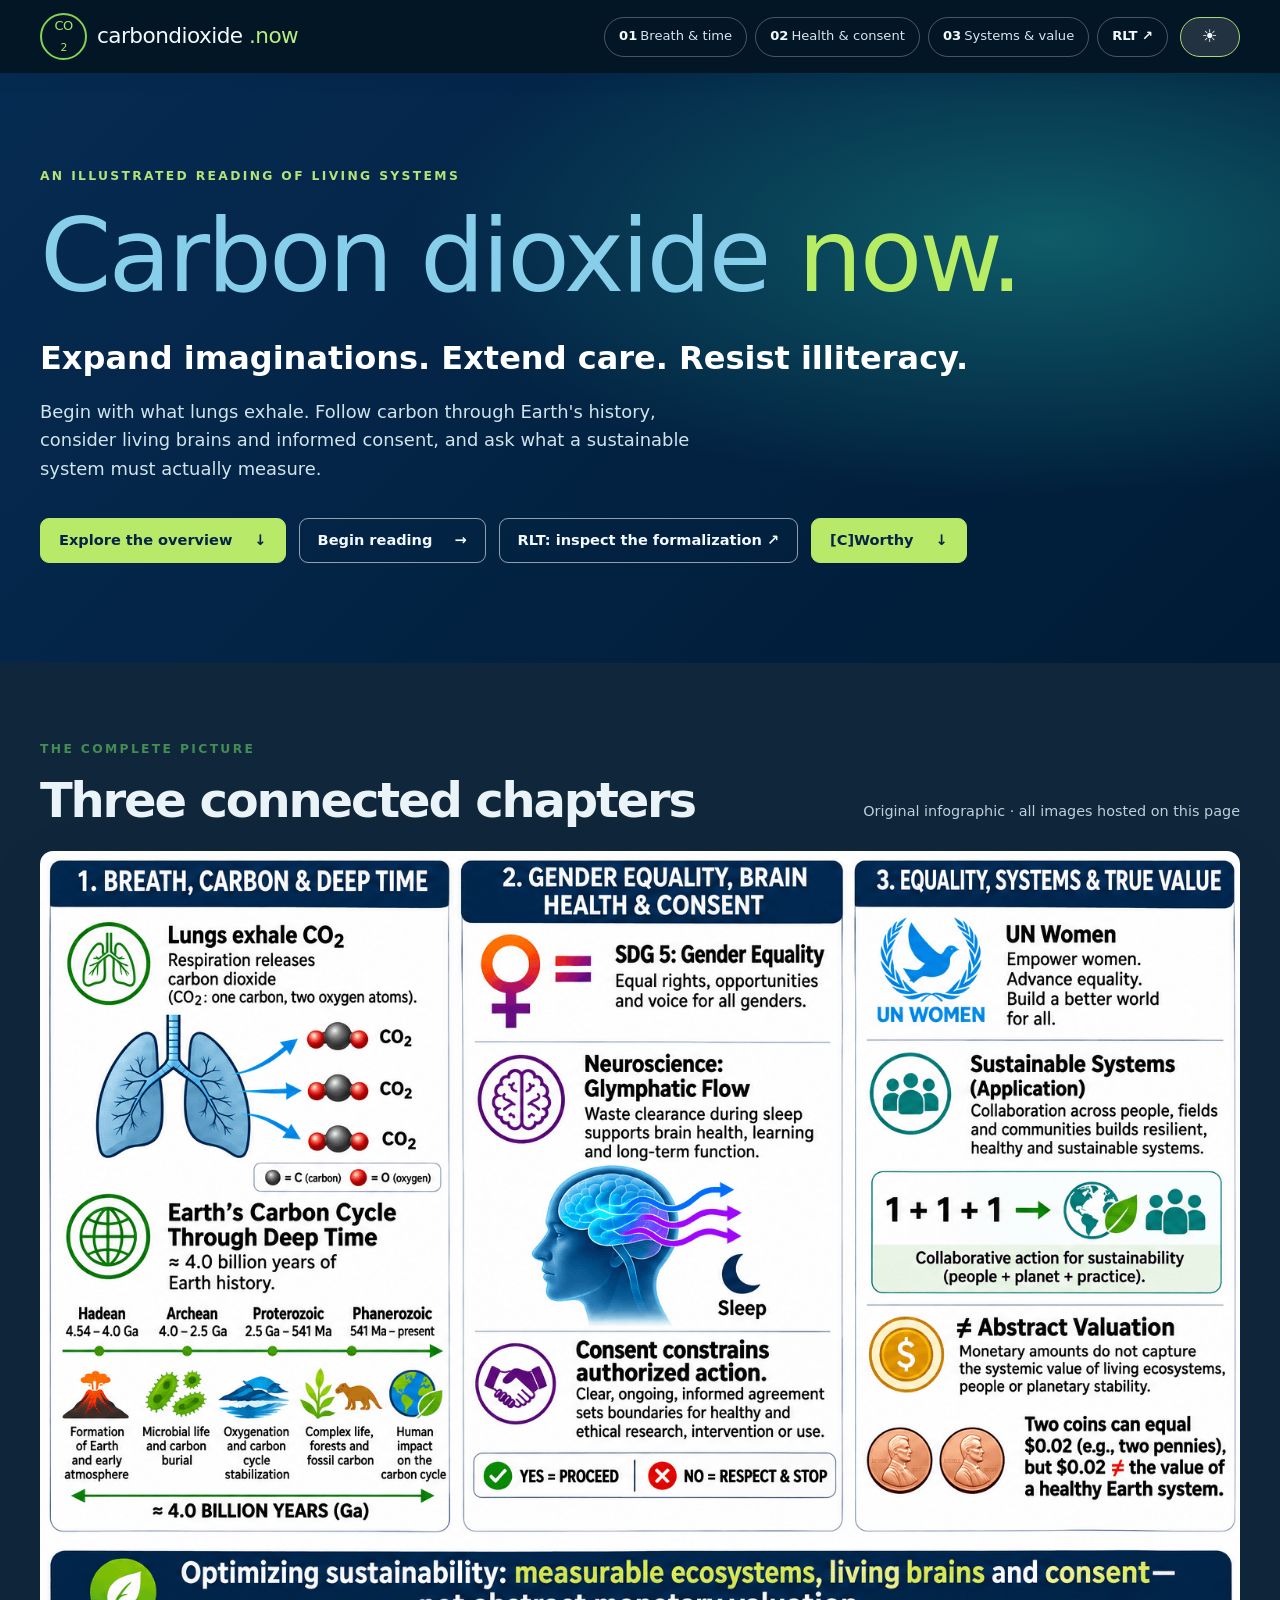
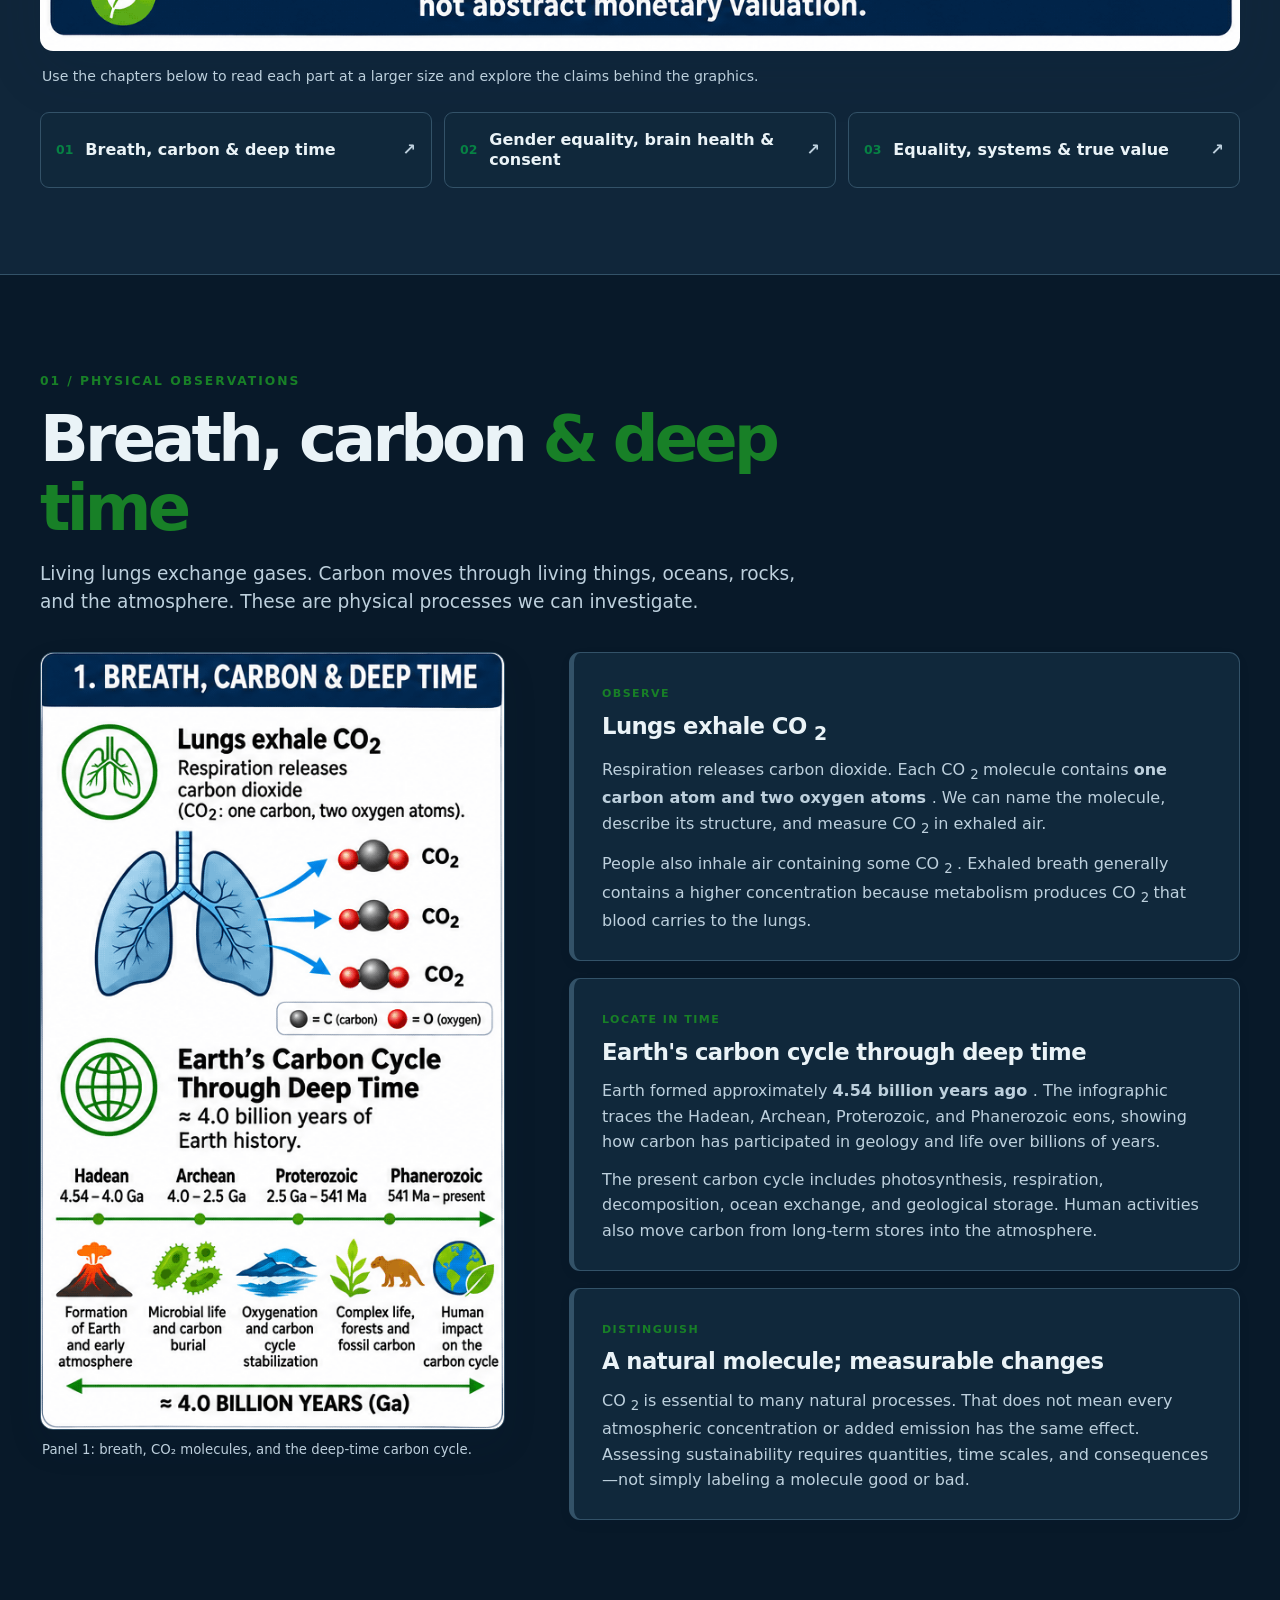
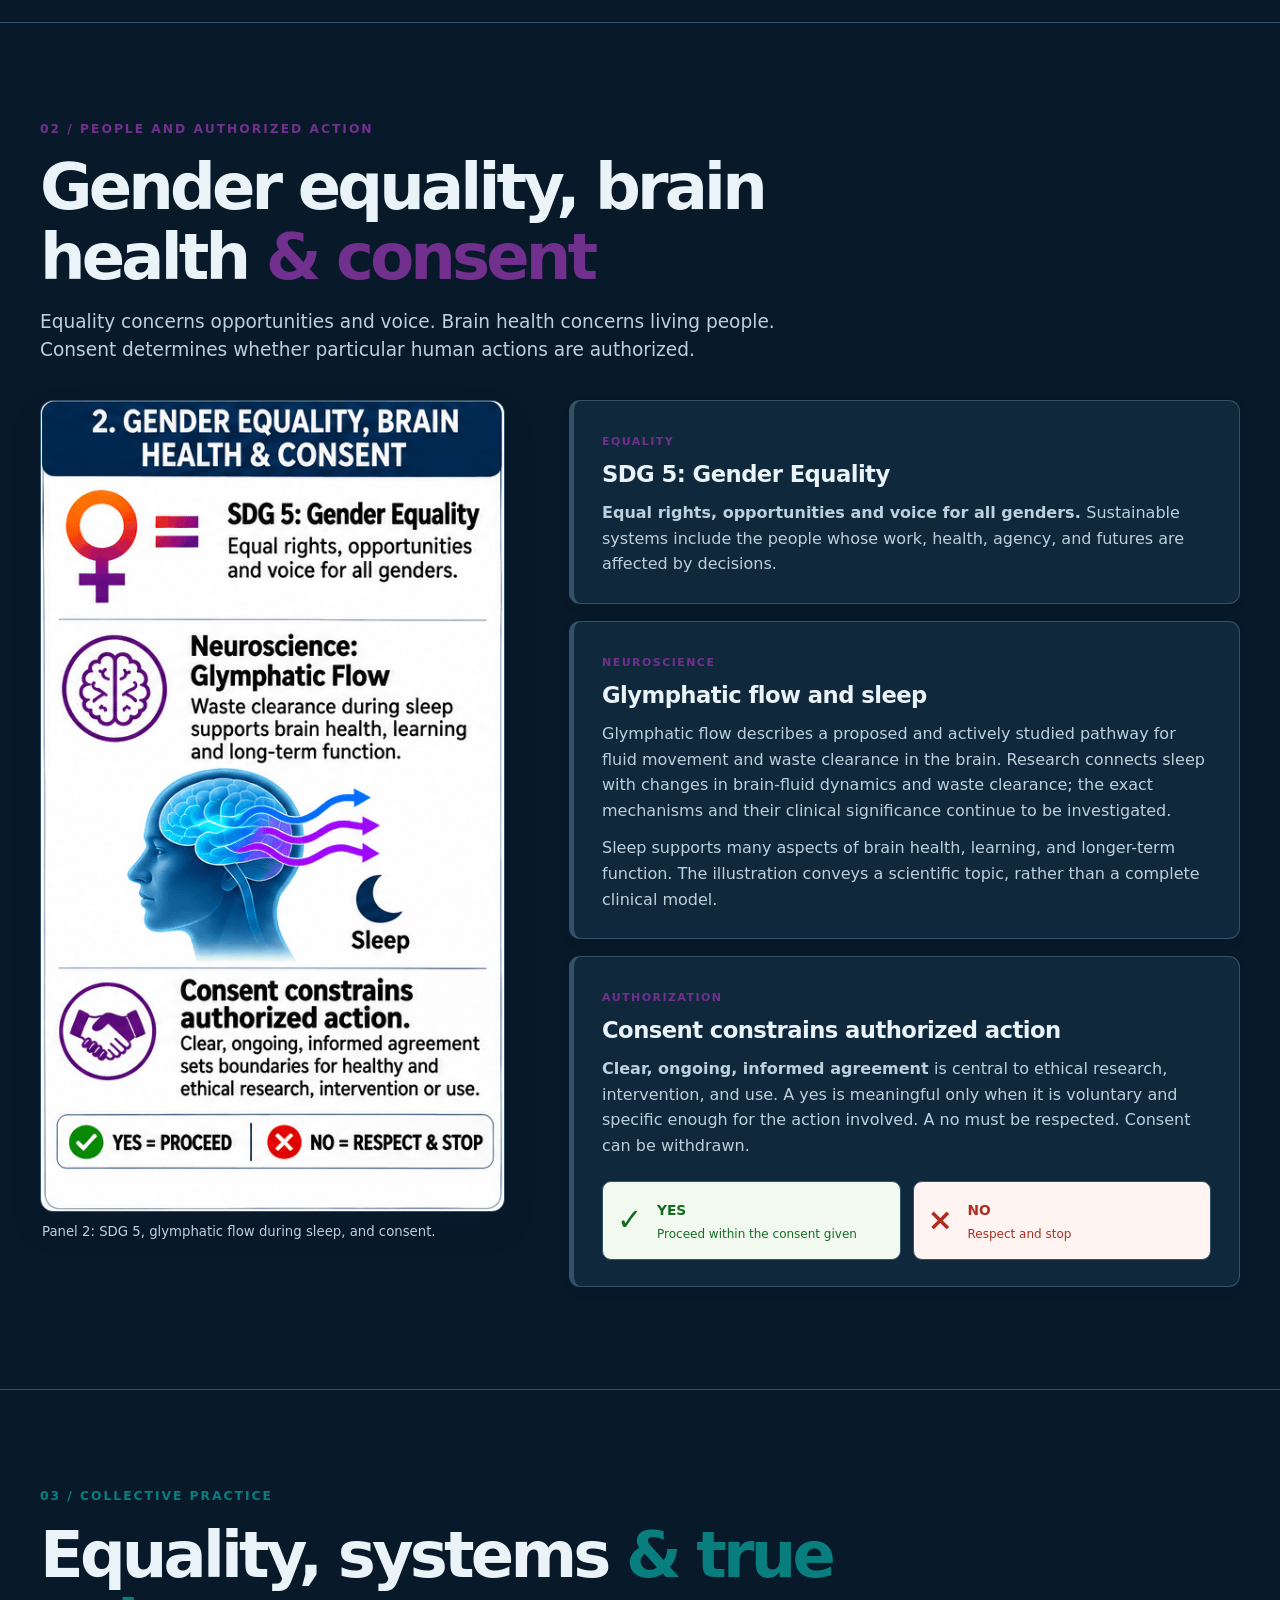
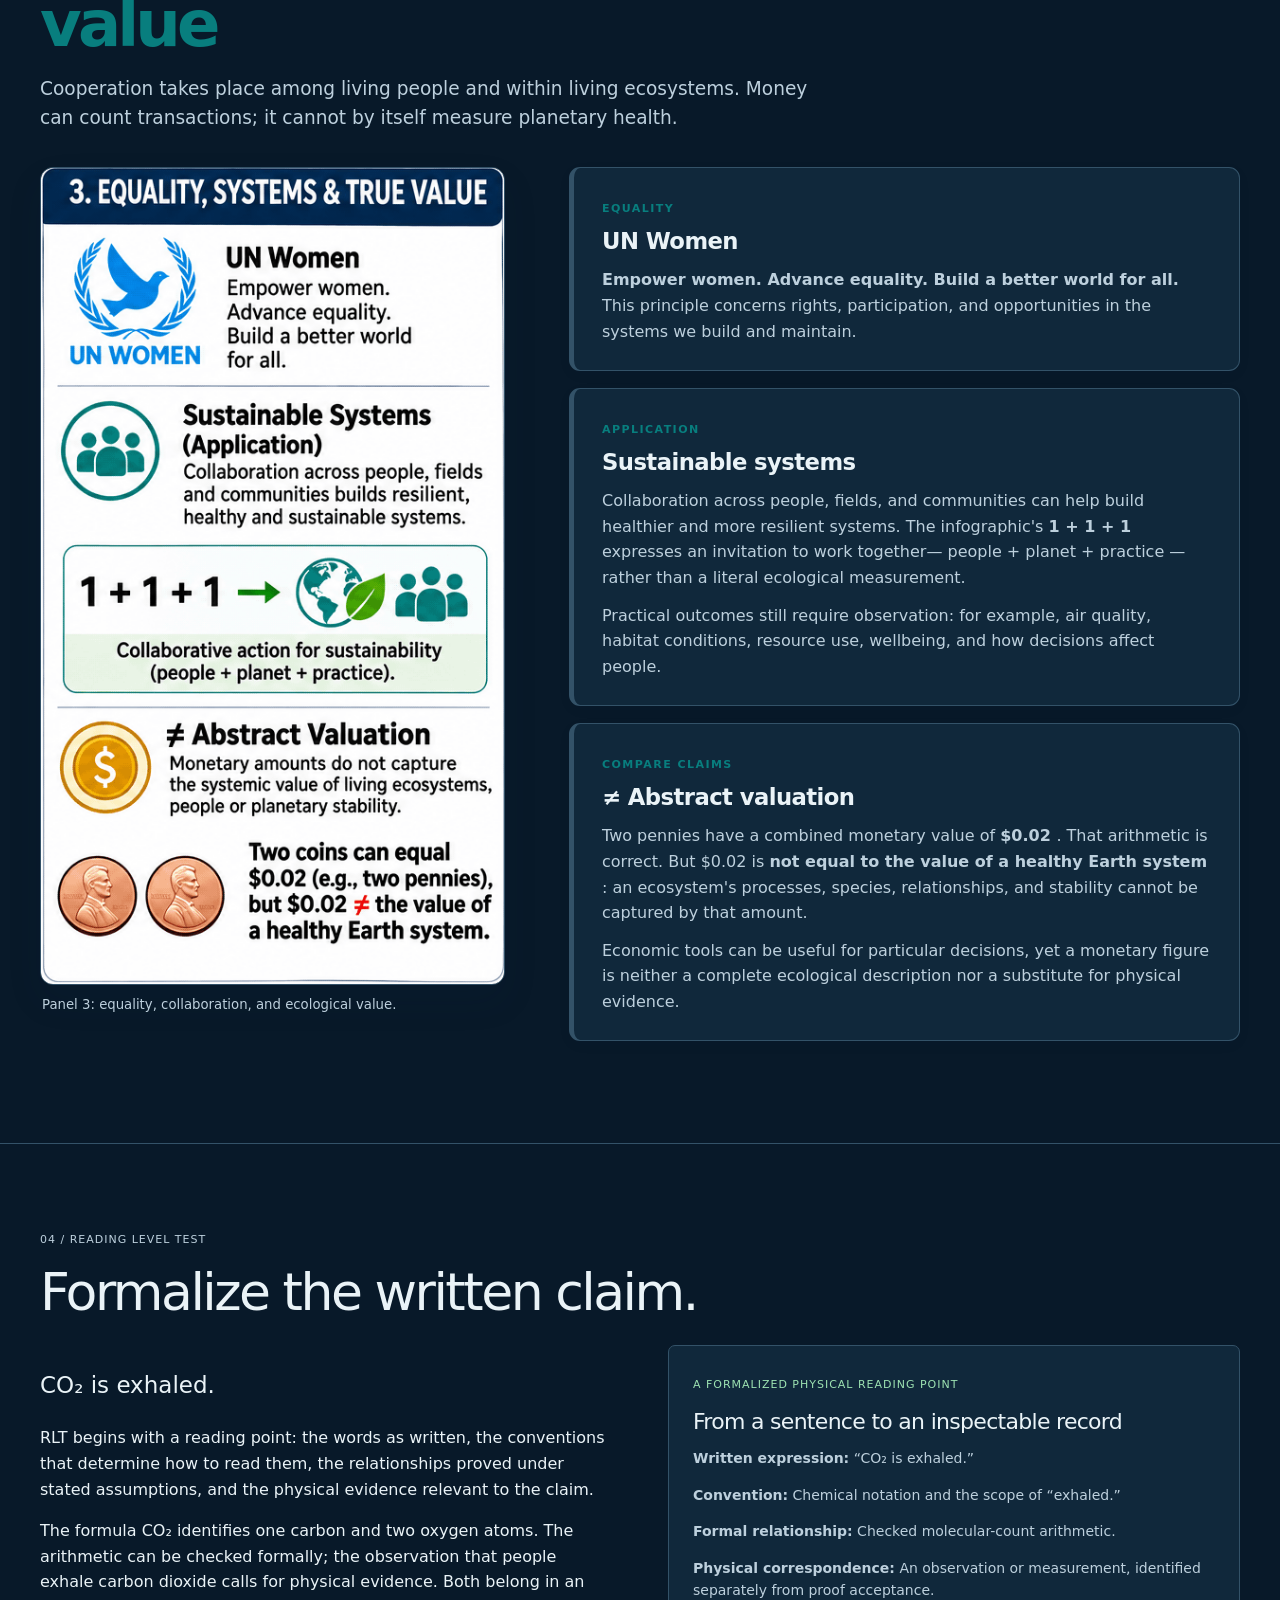
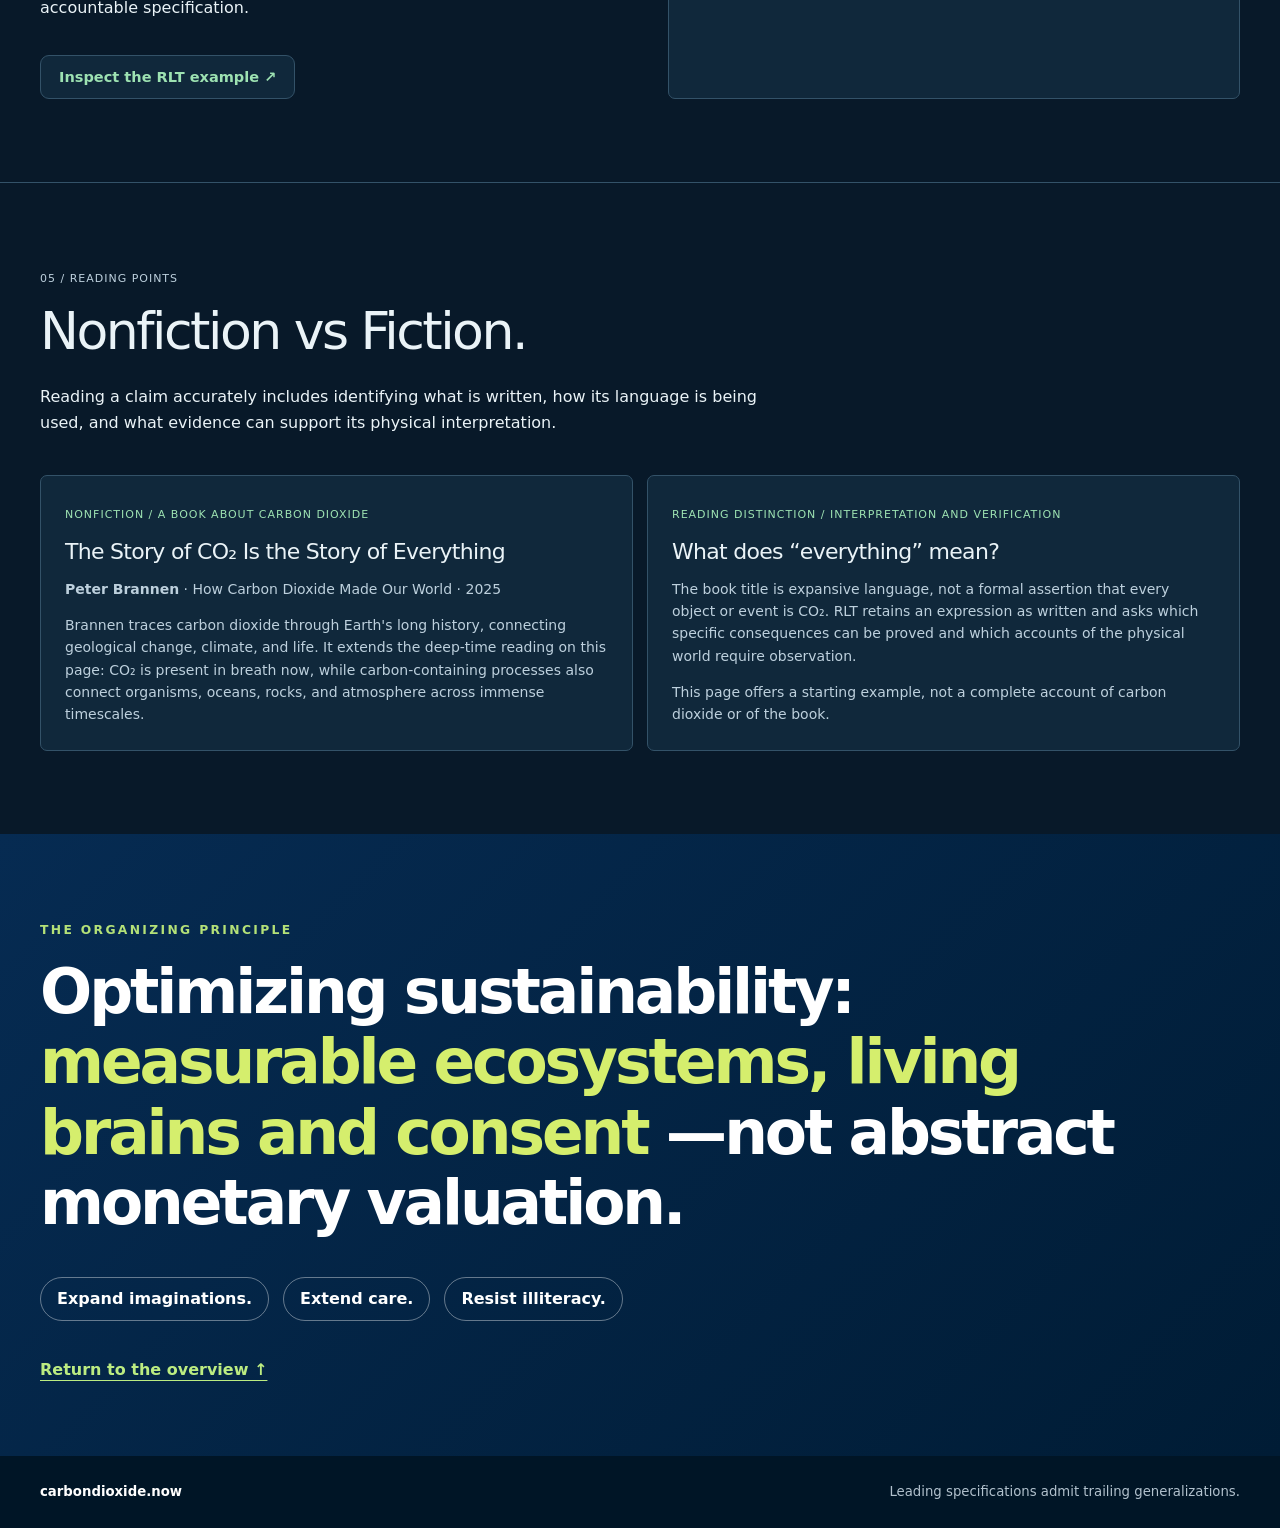
==== commit ef0be265: "Update index.html" ====
--- a/carbondioxide/index.html
+++ b/carbondioxide/index.html
@@ -1,201 +1,531 @@
 <!DOCTYPE html>
+<html data-default-theme="dark" data-theme="dark" data-theme-key="home" lang="en">
+ <head>
+  <meta charset="utf-8"/>
+  <meta content="width=device-width, initial-scale=1" name="viewport"/>
+  <meta content="Carbon dioxide now: breath, Earth's carbon cycle, brain health, consent, equality and sustainable systems. An illustrated, self-contained reading experience." name="description"/>
+  <meta content="#05264a" name="theme-color"/>
+  <title>
+   Carbon Dioxide Now &mdash; Breath, Care &amp; Sustainability
+  </title>
+  <link href="assets/favicon.svg" rel="icon" type="image/svg+xml"/>
+  <link href="style.css?v=20261116e" rel="stylesheet"/>
+  <script defer="True" src="scripts/theme.js">
+  </script>
+ </head>
+ <body class="home-page">
+  <a class="skip" href="#main">
+   Skip to content
+  </a>
+  <header class="masthead" id="top">
+   <div class="wrap masthead-inner">
+    <a aria-label="Carbon Dioxide Now, back to top" class="wordmark" href="#top">
+     <span class="mark">
+      CO
+      <sub>
+       2
+      </sub>
+     </span>
+     <span>
+      carbondioxide
+      <span class="domain">
+       .now
+      </span>
+     </span>
+    </a>
+    <div class="masthead-controls">
+     <nav aria-label="Page chapters">
+      <a href="#breath">
+       01
+       <span>
+        Breath &amp; time
+       </span>
+      </a>
+      <a href="#care">
+       02
+       <span>
+        Health &amp; consent
+       </span>
+      </a>
+      <a href="#systems">
+       03
+       <span>
+        Systems &amp; value
+       </span>
+      </a>
+      <a href="RLT/">
+       RLT &nearrow;
+      </a>
+     </nav>
+     <button aria-label="Switch to light mode" aria-pressed="true" class="theme-toggle" data-theme-toggle="" type="button">
+      <span aria-hidden="true" class="theme-icon">
+       ☀
+      </span>
+      <span class="theme-label">
+       Light mode
+      </span>
+     </button>
+    </div>
+   </div>
+  </header>
+  <main id="main">
+   <section aria-labelledby="hero-title" class="hero">
+    <div class="wrap">
+     <p class="eyebrow">
+      An illustrated reading of living systems
+     </p>
+     <h1 id="hero-title">
+      Carbon dioxide
+      <em>
+       now.
+      </em>
+     </h1>
+     <p class="hero-intro">
+      Expand imaginations. Extend care. Resist illiteracy.
+     </p>
+     <p class="hero-detail">
+      Begin with what lungs exhale. Follow carbon through Earth's history, consider living brains and informed consent, and ask what a sustainable system must actually measure.
+     </p>
+     <div class="hero-actions">
+      <a class="primary-link" href="#overview">
+       Explore the overview
+       <span aria-hidden="true">
+        &darr;
+       </span>
+      </a>
+      <a class="secondary-link" href="#breath">
+       Begin reading
+       <span aria-hidden="true">
+        &rarr;
+       </span>
+      </a>
+      <a class="secondary-link" href="RLT/">
+       RLT: inspect the formalization &nearrow;
+      </a>
+      <a class="primary-link" href="/C/index.html">
+       [C]Worthy
+       <span aria-hidden="true">
+        &darr;
+       </span>
+      </a>
+     </div>
+    </div>
+   </section>
+   <section aria-labelledby="overview-title" class="overview" id="overview">
+    <div class="wrap">
+     <div class="section-heading">
+      <div>
+       <p class="eyebrow">
+        The complete picture
+       </p>
+       <h2 id="overview-title">
+        Three connected chapters
+       </h2>
+      </div>
+      <p>
+       Original infographic &middot; all images hosted on this page
+      </p>
+     </div>
+     <figure class="overview-image">
+      <img alt="Three-column infographic: 1. Breath, Carbon &amp; Deep Time: lungs exhale CO₂ and Earth's carbon cycle; 2. Gender Equality, Brain Health &amp; Consent: SDG 5, glymphatic flow and authorized action; 3. Equality, Systems &amp; True Value: UN Women, collaboration, and the limits of abstract monetary valuation." fetchpriority="high" height="1024" src="assets/overview.png" width="1536"/>
+      <figcaption>
+       Use the chapters below to read each part at a larger size and explore the claims behind the graphics.
+      </figcaption>
+     </figure>
+     <div aria-label="Jump to a chapter" class="chapter-jump">
+      <a href="#breath">
+       <span>
+        01
+       </span>
+       Breath, carbon &amp; deep time
+       <b aria-hidden="true">
+        &nearrow;
+       </b>
+      </a>
+      <a href="#care">
+       <span>
+        02
+       </span>
+       Gender equality, brain health &amp; consent
+       <b aria-hidden="true">
+        &nearrow;
+       </b>
+      </a>
+      <a href="#systems">
+       <span>
+        03
+       </span>
+       Equality, systems &amp; true value
+       <b aria-hidden="true">
+        &nearrow;
+       </b>
+      </a>
+     </div>
+    </div>
+   </section>
+   <section aria-labelledby="breath-title" class="chapter green" id="breath">
+    <div class="wrap">
+     <div class="chapter-head">
+      <span class="chapter-number">
+       01 / Physical observations
+      </span>
+      <h2 id="breath-title">
+       Breath, carbon
+       <span>
+        &amp; deep time
+       </span>
+      </h2>
+      <p>
+       Living lungs exchange gases. Carbon moves through living things, oceans, rocks, and the atmosphere. These are physical processes we can investigate.
+      </p>
+     </div>
+     <div class="chapter-layout">
+      <figure class="panel-image">
+       <img alt="First infographic panel: illustrated lungs releasing three carbon dioxide molecules; carbon dioxide consists of one carbon atom bonded to two oxygen atoms. Below is a geologic timeline from the Hadean to the Phanerozoic showing developments in Earth's carbon cycle." height="861" loading="lazy" src="assets/breath-carbon-deep-time.png" width="514"/>
+       <figcaption>
+        Panel 1: breath, CO₂ molecules, and the deep-time carbon cycle.
+       </figcaption>
+      </figure>
+      <div class="readings">
+       <article class="reading">
+        <span class="reading-tag">
+         Observe
+        </span>
+        <h3>
+         Lungs exhale CO
+         <sub>
+          2
+         </sub>
+        </h3>
+        <p>
+         Respiration releases carbon dioxide. Each CO
+         <sub>
+          2
+         </sub>
+         molecule contains
+         <strong>
+          one carbon atom and two oxygen atoms
+         </strong>
+         . We can name the molecule, describe its structure, and measure CO
+         <sub>
+          2
+         </sub>
+         in exhaled air.
+        </p>
+        <p>
+         People also inhale air containing some CO
+         <sub>
+          2
+         </sub>
+         . Exhaled breath generally contains a higher concentration because metabolism produces CO
+         <sub>
+          2
+         </sub>
+         that blood carries to the lungs.
+        </p>
+       </article>
+       <article class="reading">
+        <span class="reading-tag">
+         Locate in time
+        </span>
+        <h3>
+         Earth's carbon cycle through deep time
+        </h3>
+        <p>
+         Earth formed approximately
+         <strong>
+          4.54 billion years ago
+         </strong>
+         . The infographic traces the Hadean, Archean, Proterozoic, and Phanerozoic eons, showing how carbon has participated in geology and life over billions of years.
+        </p>
+        <p>
+         The present carbon cycle includes photosynthesis, respiration, decomposition, ocean exchange, and geological storage. Human activities also move carbon from long-term stores into the atmosphere.
+        </p>
+       </article>
+       <article class="reading">
+        <span class="reading-tag">
+         Distinguish
+        </span>
+        <h3>
+         A natural molecule; measurable changes
+        </h3>
+        <p>
+         CO
+         <sub>
+          2
+         </sub>
+         is essential to many natural processes. That does not mean every atmospheric concentration or added emission has the same effect. Assessing sustainability requires quantities, time scales, and consequences&mdash;not simply labeling a molecule good or bad.
+        </p>
+       </article>
+      </div>
+     </div>
+    </div>
+   </section>
+   <section aria-labelledby="care-title" class="chapter purple" id="care">
+    <div class="wrap">
+     <div class="chapter-head">
+      <span class="chapter-number">
+       02 / People and authorized action
+      </span>
+      <h2 id="care-title">
+       Gender equality, brain health
+       <span>
+        &amp; consent
+       </span>
+      </h2>
+      <p>
+       Equality concerns opportunities and voice. Brain health concerns living people. Consent determines whether particular human actions are authorized.
+      </p>
+     </div>
+     <div class="chapter-layout">
+      <figure class="panel-image">
+       <img alt="Second infographic panel: SDG 5 gender equality symbol; profile of a human brain illustrating glymphatic flow during sleep; a handshake representing consent, followed by YES&mdash;proceed and NO&mdash;respect and stop." height="861" loading="lazy" src="assets/gender-brain-consent.png" width="492"/>
+       <figcaption>
+        Panel 2: SDG 5, glymphatic flow during sleep, and consent.
+       </figcaption>
+      </figure>
+      <div class="readings">
+       <article class="reading">
+        <span class="reading-tag">
+         Equality
+        </span>
+        <h3>
+         SDG 5: Gender Equality
+        </h3>
+        <p>
+         <strong>
+          Equal rights, opportunities and voice for all genders.
+         </strong>
+         Sustainable systems include the people whose work, health, agency, and futures are affected by decisions.
+        </p>
+       </article>
+       <article class="reading">
+        <span class="reading-tag">
+         Neuroscience
+        </span>
+        <h3>
+         Glymphatic flow and sleep
+        </h3>
+        <p>
+         Glymphatic flow describes a proposed and actively studied pathway for fluid movement and waste clearance in the brain. Research connects sleep with changes in brain-fluid dynamics and waste clearance; the exact mechanisms and their clinical significance continue to be investigated.
+        </p>
+        <p>
+         Sleep supports many aspects of brain health, learning, and longer-term function. The illustration conveys a scientific topic, rather than a complete clinical model.
+        </p>
+       </article>
+       <article class="reading">
+        <span class="reading-tag">
+         Authorization
+        </span>
+        <h3>
+         Consent constrains authorized action
+        </h3>
+        <p>
+         <strong>
+          Clear, ongoing, informed agreement
+         </strong>
+         is central to ethical research, intervention, and use. A yes is meaningful only when it is voluntary and specific enough for the action involved. A no must be respected. Consent can be withdrawn.
+        </p>
+        <div aria-label="Consent principle" class="decision">
+         <div class="yes">
+          <span aria-hidden="true">
+           &checkmark;
+          </span>
+          <b>
+           YES
+          </b>
+          <small>
+           Proceed within the consent given
+          </small>
+         </div>
+         <div class="no">
+          <span aria-hidden="true">
+           &times;
+          </span>
+          <b>
+           NO
+          </b>
+          <small>
+           Respect and stop
+          </small>
+         </div>
+        </div>
+       </article>
+      </div>
+     </div>
+    </div>
+   </section>
+   <section aria-labelledby="systems-title" class="chapter teal" id="systems">
+    <div class="wrap">
+     <div class="chapter-head">
+      <span class="chapter-number">
+       03 / Collective practice
+      </span>
+      <h2 id="systems-title">
+       Equality, systems
+       <span>
+        &amp; true value
+       </span>
+      </h2>
+      <p>
+       Cooperation takes place among living people and within living ecosystems. Money can count transactions; it cannot by itself measure planetary health.
+      </p>
+     </div>
+     <div class="chapter-layout">
+      <figure class="panel-image">
+       <img alt="Third infographic panel: UN Women emblem and equality language; sustainable systems with people plus planet plus practice; two pennies illustrating that two cents in monetary value does not equal the value of a healthy Earth system." height="861" loading="lazy" src="assets/equality-systems-value.png" width="489"/>
+       <figcaption>
+        Panel 3: equality, collaboration, and ecological value.
+       </figcaption>
+      </figure>
+      <div class="readings">
+       <article class="reading">
+        <span class="reading-tag">
+         Equality
+        </span>
+        <h3>
+         UN Women
+        </h3>
+        <p>
+         <strong>
+          Empower women. Advance equality. Build a better world for all.
+         </strong>
+         This principle concerns rights, participation, and opportunities in the systems we build and maintain.
+        </p>
+       </article>
+       <article class="reading">
+        <span class="reading-tag">
+         Application
+        </span>
+        <h3>
+         Sustainable systems
+        </h3>
+        <p>
+         Collaboration across people, fields, and communities can help build healthier and more resilient systems. The infographic's
+         <strong>
+          1 + 1 + 1
+         </strong>
+         expresses an invitation to work together&mdash;
+         <em>
+          people + planet + practice
+         </em>
+         &mdash;rather than a literal ecological measurement.
+        </p>
+        <p>
+         Practical outcomes still require observation: for example, air quality, habitat conditions, resource use, wellbeing, and how decisions affect people.
+        </p>
+       </article>
+       <article class="reading">
+        <span class="reading-tag">
+         Compare claims
+        </span>
+        <h3>
+         &ne; Abstract valuation
+        </h3>
+        <p>
+         Two pennies have a combined monetary value of
+         <strong>
+          $0.02
+         </strong>
+         . That arithmetic is correct. But $0.02 is
+         <strong>
+          not equal to the value of a healthy Earth system
+         </strong>
+         : an ecosystem's processes, species, relationships, and stability cannot be captured by that amount.
+        </p>
+        <p>
+         Economic tools can be useful for particular decisions, yet a monetary figure is neither a complete ecological description nor a substitute for physical evidence.
+        </p>
+       </article>
+      </div>
+     </div>
+    </div>
+   </section>
+       <!-- Independent research introduction: same shared components as other pages. -->
+    <section class="section" id="formalization" aria-labelledby="formalization-title">
+      <div class="wrap">
+        <p class="count">04 / Reading Level Test</p>
+        <h2 id="formalization-title">Formalize the written claim.</h2>
+        <div class="section-grid">
+          <div>
+            <p class="lead">CO₂ is exhaled.</p>
+            <p>RLT begins with a reading point: the words as written, the conventions that determine how to read them, the relationships proved under stated assumptions, and the physical evidence relevant to the claim.</p>
+            <p>The formula CO₂ identifies one carbon and two oxygen atoms. The arithmetic can be checked formally; the observation that people exhale carbon dioxide calls for physical evidence. Both belong in an accountable specification.</p>
+            <div class="actions">
+              <a href="RLT/">Inspect the RLT example ↗</a>
+            </div>
+          </div>
+          <div class="card">
+            <span class="card-num">A formalized physical reading point</span>
+            <h3>From a sentence to an inspectable record</h3>
+            <p><strong>Written expression:</strong> “CO₂ is exhaled.”</p>
+            <p><strong>Convention:</strong> Chemical notation and the scope of “exhaled.”</p>
+            <p><strong>Formal relationship:</strong> Checked molecular-count arithmetic.</p>
+            <p><strong>Physical correspondence:</strong> An observation or measurement, identified separately from proof acceptance.</p>
+          </div>
+        </div>
+      </div>
+    </section>
 
-<html lang="en">
-<head>
-<meta charset="utf-8"/>
-<meta content="width=device-width, initial-scale=1" name="viewport"/>
-<meta content="light dark" name="color-scheme"/>
-<meta content="[C]Worthy ocean carbon science in the context of Earth systems, Convergent Research, and independent RLT + AI formal verification of UCLA-ROMS, ROMS-Tools and C-Star." name="description"/>
-<title>[C]Worthy · Earth, ocean science &amp; independent verification · carbondioxide.now</title>
-<style>
-    :root {
-      color-scheme: light dark;
-      --bg: #fafaf7;
-      --fg: #212927;
-      --soft: #5a6761;
-      --line: #d7ddd7;
-      --subtle: #f0f3ed;
-      --accent: #285e4f;
-      --accent2: #dfece5;
-      --max: 980px;
-    }
-    @media (prefers-color-scheme: dark) {
-      :root { --bg:#141b18; --fg:#e8efe9; --soft:#b4c3b8; --line:#34443a; --subtle:#1e2a23; --accent:#a1dcc0; --accent2:#263e32; }
-    }
-    * { box-sizing: border-box; }
-    html { scroll-behavior: smooth; }
-    body { margin: 0; background: var(--bg); color: var(--fg); font: 400 16px/1.65 -apple-system, BlinkMacSystemFont, "Segoe UI", Helvetica, Arial, sans-serif; }
-    a { color: var(--accent); text-underline-offset: 3px; }
-    a:focus-visible { outline: 3px solid var(--accent); outline-offset: 4px; }
-    .wrap { width: min(calc(100% - 42px), var(--max)); margin: auto; }
-    header { border-bottom: 1px solid var(--line); }
-    .top { display: flex; justify-content: space-between; gap: 18px; align-items: center; padding: 18px 0; }
-    .brand { font-size: 16px; font-weight: 300; letter-spacing: .015em; color: var(--fg); text-decoration: none; white-space: nowrap; }
-    .nav { display: flex; gap: 18px; font-size: 13px; flex-wrap: wrap; }
-    .nav a { color: var(--soft); text-decoration: none; }
-    .nav a:hover { color: var(--fg); text-decoration: underline; }
-    main { padding-bottom: 72px; }
-    .hero { padding: 73px 0 57px; border-bottom: 1px solid var(--line); }
-    .eyebrow { margin: 0 0 12px; font-size: 12px; text-transform: uppercase; letter-spacing: .14em; font-weight: 600; color: var(--accent); }
-    h1 { font-size: clamp(3rem, 8.2vw, 6.1rem); line-height: 1.03; font-weight: 300; margin: 0 0 28px; }
-    h2 { font-size: clamp(1.55rem, 3.2vw, 2.2rem); line-height: 1.2; letter-spacing: -.035em; font-weight: 400; margin: 0 0 15px; }
-    h3 { font-size: 1.05rem; line-height: 1.35; font-weight: 620; margin: 0 0 7px; }
-    .lead { font-size: clamp(1.16rem, 2.1vw, 1.52rem); line-height: 1.5; max-width: 780px; font-weight: 350; margin: 0; }
-    .lede-note { color: var(--soft); font-size: 14px; margin-top: 23px; max-width: 790px; }
-    .actions { display: flex; gap: 22px; flex-wrap: wrap; margin-top: 30px; font-size: 14px; }
-    .actions a { font-weight: 600; }
-    section { padding: 48px 0; border-bottom: 1px solid var(--line); }
-    .section-intro { color: var(--soft); max-width: 730px; margin-top: 0; }
-    .cols { display: grid; grid-template-columns: repeat(3, minmax(0, 1fr)); gap: 18px; margin-top: 28px; }
-    .panel { border: 1px solid var(--line); border-radius: 12px; padding: 23px 20px; background: var(--subtle); }
-    .panel p { margin: 0; font-size: 14px; color: var(--soft); }
-    .panel .mini { margin: 0 0 12px; color: var(--accent); text-transform: uppercase; letter-spacing: .1em; font-size: 11px; font-weight: 700; }
-    .progress { list-style: none; padding: 0; margin: 24px 0 0; }
-    .progress li { display: grid; grid-template-columns: 108px 1fr; gap: 20px; padding: 19px 0; border-top: 1px solid var(--line); }
-    .progress time, .progress .step { color: var(--accent); font-size: 12px; font-weight: 650; letter-spacing: .03em; }
-    .progress p { margin: 6px 0 0; color: var(--soft); }
-    .status { display: inline-block; border-radius: 999px; padding: 3px 10px; color: var(--fg); border: 1px solid var(--line); font-size: 11px; font-weight: 600; vertical-align: middle; margin-left: 8px; white-space: nowrap; }
-    .note { border-left: 3px solid var(--accent); padding: 3px 0 3px 18px; margin: 24px 0 0; color: var(--soft); }
-    .roadmap { padding: 22px 0; border-top: 1px solid var(--line); }
-    .roadmap h3 { margin-bottom: 9px; }
-    .roadmap p { margin: 6px 0; }
-    .roadmap ol { padding-left: 21px; margin: 12px 0; }
-    .roadmap li { margin: 6px 0; }
-    .meta { font-size: 13px; color: var(--soft); }
-    .small { font-size: 14px; }
-    .repos { display: grid; grid-template-columns: 1fr 1fr; gap: 12px 18px; margin: 24px 0 0; }
-    .repos a { display: block; border: 1px solid var(--line); border-radius: 9px; padding: 12px 15px; text-decoration: none; font-size: 14px; }
-    .repos a:hover { background: var(--subtle); }
-    .repos span { display: block; font-size: 12px; color: var(--soft); }
-    footer { display: flex; gap: 15px; justify-content: space-between; flex-wrap: wrap; padding: 26px 0 42px; color: var(--soft); font-size: 12px; }
-    footer a { color: inherit; }
-    @media (max-width: 680px) { .hero { padding: 51px 0 45px; } .cols, .repos { grid-template-columns: 1fr; } .progress li { grid-template-columns: 1fr; gap: 4px; } .top { align-items: flex-start; } .nav { gap: 12px; } }
-  </style>
-</head>
-<body>
-<header>
-<div class="wrap top">
-<a class="brand" href="/">carbondioxide.now</a>
-<nav aria-label="Page navigation" class="nav"><a href="#earth">Earth</a><a href="#cworthy">[C]Worthy</a><a href="#verification">Verification</a><a href="#progress">Evidence</a><a href="#roadmaps">Roadmaps</a><a href="#sources">Sources</a></nav>
-</div>
-</header>
-<main class="wrap">
-<div class="hero">
-<p class="eyebrow">Earth systems · Ocean carbon · Scientific software · Verification</p>
-<h1 style="color: gold;">[C]Worthy</h1>
-<p class="lead">Ocean carbon dioxide removal is a question about Earth's carbon cycle, measurable changes in seawater, and the scientific models used to investigate possible interventions.</p>
-<p class="lede-note">This independent project report places [C]Worthy's open-source modeling work alongside the broader goals of Earth-system science and formalization in science, including the research direction promoted by Convergent Research. It records what Reading Level Test (RLT), assisted by AI and Lean, has checked in three [C]Worthy codebases. There is no organizational affiliation or endorsement.</p>
-<div class="actions"><a href="#earth">Earth and ocean context ↓</a><a href="#progress">Verification results ↓</a><a href="#roadmaps">Proposed review roadmaps ↓</a></div>
-</div>
-
-
-
-
-
-
-
-<section aria-labelledby="earth-title" id="earth">
-<p class="eyebrow">Earth · Physical context</p>
-<h2 id="earth-title">The carbon cycle precedes its models.</h2>
-<p>Earth's oceans exchange carbon dioxide with the atmosphere while circulating carbon through living organisms, seawater chemistry, sediments, and geological reservoirs. Ocean carbon dioxide removal (CDR) proposals seek to influence parts of that cycle. Whether an intervention produces durable additional removal—and what ecological consequences it may have—must be determined from physical evidence, appropriate observations, and adequately validated models.</p>
-<p class="section-intro">Software can help evaluate possibilities, uncertainties, and monitoring strategies. A successful numerical run or a formally checked equation is not, on its own, a measured removal of atmospheric CO₂.</p>
-<div class="cols">
-<article class="panel"><p class="mini">01 · Planet</p><h3>Earth systems</h3><p>Atmospheric exchange, ocean circulation, chemistry, ecosystems, and long-term carbon reservoirs.</p></article>
-<article class="panel"><p class="mini">02 · Observation</p><h3>Scientific evidence</h3><p>Measurements, baselines, uncertainty, and comparisons between predicted and observed changes.</p></article>
-<article class="panel"><p class="mini">03 · Modeling</p><h3>Testable predictions</h3><p>Equations and software used to explore scenarios without confusing simulations with observations.</p></article>
-</div>
-<p class="small" style="margin-top:20px">Related Earth-focused research context: <a href="https://earthrepair.ai/">earthrepair.ai</a> and <a href="https://carbondioxide.now/">carbondioxide.now</a>.</p>
-</section>
-<section aria-labelledby="cworthy-title" id="cworthy">
-<p class="eyebrow">[C]Worthy · Open-source ocean science</p>
-<h2 id="cworthy-title">Models, datasets, and reproducible workflows.</h2>
-<p>[C]Worthy develops open-source tools for investigating ocean CDR: where approaches might work, the risks they may carry, how much carbon they might remove, and how outcomes could be monitored and verified. The three codebases in this independent study address distinct parts of that work.</p>
-<div class="cols">
-<article class="panel"><p class="mini">Simulation</p><h3>UCLA-ROMS</h3><p>Numerical ocean-model implementation, including vertical-coordinate calculations and model output.</p></article>
-<article class="panel"><p class="mini">Data and analysis</p><h3>ROMS-Tools</h3><p>Grid and forcing preparation, partitioning, carbon-quantity conversions, and simulation analysis.</p></article>
-<article class="panel"><p class="mini">Workflow</p><h3>C-Star</h3><p>Model configuration, Forge input generation, executable checks, and orchestration.</p></article>
-</div>
-<p class="note small"><strong>Attribution:</strong> [C]Worthy develops and maintains the upstream software. The RLT-CSTAR examination and proposed corrections are independent research on public forks; no proposed PR has been submitted upstream.</p>
-</section>
-<section aria-labelledby="verification-title" id="verification">
-<p class="eyebrow">Convergent · RLT · AI · Formal verification</p>
-<h2 id="verification-title">Making scientific software claims independently checkable.</h2>
-<p><a href="https://www.convergentresearch.org/">Convergent Research</a> provides a broader context for research programs that organize scientific infrastructure and accelerate scientific progress. Formalization and verification in science is also a research direction relevant to this project. This is a thematic connection, <strong>not a claim that Convergent or [C]Worthy sponsors or participates in the work</strong>.</p>
-<p><a href="https://formalize.now/rlt">Reading Level Test (RLT)</a> records source-pinned claims, definitions, assumptions, expressions, and evidence boundaries. ChatGPT and Claude assist with code investigation, testing, counterexamples, review, and reporting. RLT's own kernel checks its certificates; Lean 4 checks selected more general mathematical propositions. Compiled reference programs, numerical comparisons, and GitHub CI test the actual software.</p>
-<div class="cols">
-<article class="panel"><p class="mini">Specify</p><h3>RLT reading points</h3><p>What exactly is asserted, by which source, with which conventions and assumptions?</p></article>
-<article class="panel"><p class="mini">Check</p><h3>Proof + independent tests</h3><p>Kernel-checked arithmetic, companion Lean proofs, compiled reference comparisons, adversarial tests, and CI.</p></article>
-<article class="panel"><p class="mini">Interpret</p><h3>Scientific correspondence</h3><p>Separate code correctness and mathematical proof from questions requiring measurements or domain-expert judgment.</p></article>
-</div>
-<p class="note small">AI-generated work is reviewed and tested; AI assistance is not itself a certificate. RLT, Lean, numerical tests, and scientific observations establish different kinds of evidence.</p>
-</section>
-<section aria-labelledby="progress-title" id="progress">
-<p class="eyebrow">Independent study · RLT-CSTAR-001–011 · November 2026</p>
-<h2 id="progress-title">Results to date: verified branches, not upstream changes.</h2>
-<p class="section-intro">The study has produced 31 numbered findings, including repaired engineering issues, confirmed observations, open questions, and scientific interpretations held for further review. Nine proposed PRs across three repositories have published source branches and branch-specific verification; none has been submitted to [C]Worthy.</p>
-<div aria-label="Current independently reported evidence" class="cols">
-<article class="panel"><p class="mini">RLT certificates</p><h3>17 ACCEPT / 18</h3><p>One known term-node limit produces MALFORMED; tamper controls are rejected. Lean companion proofs were checked. RLT kernel unchanged.</p></article>
-<article class="panel"><p class="mini">Prepared contributions</p><h3>9 PR drafts</h3><p>2 UCLA-ROMS, 5 ROMS-Tools, 2 C-Star. Source branches and supporting CI are on independent forks.</p></article>
-<article class="panel"><p class="mini">Model reference checks</p><h3>GNU + Intel</h3><p>UCLA-ROMS: 126 tests passed per compiler, zero reference-hash mismatches after the documented update.</p></article>
-</div>
-<ol class="progress">
-<li><span class="step">001–004</span><div><h3>Source and mathematical correspondence <span class="status">Recorded</span></h3><p>Examined partitioning, coarse grids, carbon conversions, units, and vertical-coordinate formulas against source and executable reference behavior.</p></div></li>
-<li><span class="step">005–008</span><div><h3>Formal and scientific boundaries <span class="status">Reviewed</span></h3><p>Built RLT certificates and Lean proofs; tested numerical corrections and held questions about DIC-derived uptake definitions for scientific interpretation.</p></div></li>
-<li><span class="step">009–010</span><div><h3>Fork CI and numerical comparisons <span class="status">Verified on forks</span></h3><p>Exposed and corrected a Forge fixture failure and a workflow's invalid base-SHA checkout. Measured roundoff-level changes and reproduced updated UCLA-ROMS reference hashes in CI.</p></div></li>
-<li><span class="step">011</span><div><h3>Independent contribution tests <span class="status">Verified on forks</span></h3><p>Five split ROMS-Tools branches passed their Linux, Windows and dask suites after one intermittent test rerun. C-Star Forge: 101 passed on Ubuntu and macOS; end-to-end: 92 passed.</p></div></li>
-<li><span class="step">012</span><div><h3>Repository roadmaps and research dialogue <span class="status">Proposed</span></h3><p>Prepare coordinated review sequences, scientific questions, and options for a future RLT verification collaboration. No upstream PR submission is assumed.</p></div></li>
-</ol>
-<p class="note small"><strong>Limits:</strong> ROMS-Tools Copernicus jobs lack fork credentials. One dask regridding failure passed on rerun; its cause is open. C-Star macOS unit tests completed but the job timed out before its summary. Intel full-field differences have only CI-statistics comparisons. Numerical agreement is not physical validation.</p>
-</section>
-<section aria-labelledby="roadmaps-title" id="roadmaps">
-<p class="eyebrow">Proposed contribution sequence · No upstream PRs opened</p>
-<h2 id="roadmaps-title">Three codebases. Nine review-ready proposals.</h2>
-<p class="section-intro">The sequence is a starting point for maintainer discussion. Each proposal has a separate branch or stack and recorded evidence; submission and release order remain subject to upstream review.</p>
-<div class="roadmap"><h3>UCLA-ROMS · UR-1 → UR-2</h3>
-<ol>
-<li><strong>UR-1:</strong> validate the base commit before an output comparison (<a href="https://github.com/thinkthoughts/ucla-roms/tree/rlt-cstar/f028-base-sha">research branch</a>). A step harness corrected eight erroneous outcomes among 24 cases.</li>
-<li><strong>UR-2:</strong> stable vertical-coordinate stretching and CI-reproduced updated reference hashes (<a href="https://github.com/thinkthoughts/ucla-roms/tree/rlt-cstar/integration-010">research branch</a>).</li>
-</ol>
-</div>
-<div class="roadmap"><h3>ROMS-Tools · RT-2 → RT-3; RT-4 → RT-5; RT-1</h3>
-<ol>
-<li><strong>RT-2 → RT-3:</strong> independently derived CO₂ scaling test (<a href="https://github.com/thinkthoughts/roms-tools/tree/rlt-cstar/pr-co2-scale">RT-2</a>), followed by case-sensitive units handling (<a href="https://github.com/thinkthoughts/roms-tools/tree/rlt-cstar/pr-cdr-units">RT-3</a>).</li>
-<li><strong>RT-4 → RT-5:</strong> support zero stretching parameters (<a href="https://github.com/thinkthoughts/roms-tools/tree/rlt-cstar/pr-zero-theta">RT-4</a>), followed by stable stretching (<a href="https://github.com/thinkthoughts/roms-tools/tree/rlt-cstar/pr-stable-stretching">RT-5</a>).</li>
-<li><strong>RT-1:</strong> partition and join behavior, layout metadata, and documentation (<a href="https://github.com/thinkthoughts/roms-tools/tree/rlt-cstar/pr-tiling">research branch</a>).</li>
-</ol>
-</div>
-<div class="roadmap"><h3>C-Star · CS-1 → CS-2</h3>
-<ol>
-<li><strong>CS-1:</strong> validate coarse-grid tiling against UCLA-ROMS's executable constraints (<a href="https://github.com/thinkthoughts/C-Star/tree/rlt-cstar/integration-010">research branch</a>).</li>
-<li><strong>CS-2:</strong> preflight the tile settings Forge actually generates, not stale stored values (<a href="https://github.com/thinkthoughts/C-Star/tree/rlt-cstar/pr-tiles-generated">research branch</a>).</li>
-</ol>
-<p class="small">The uneven-partition compatibility question also requires upstream decisions about ROMS-Tools release order or a C-Star dependency guard.</p>
-</div>
-</section>
-<section aria-labelledby="questions-title" id="questions">
-<p class="eyebrow">Open scientific and engineering questions</p>
-<h2 id="questions-title">Verification also identifies what remains undecided.</h2>
-<p>Several findings are intentionally not presented as accepted corrections: the definition of DIC-derived uptake in removal experiments (F-009/F-018), selected river-chemistry conventions (F-012), release-version compatibility (F-024), coarse-grid edge behavior (F-021), and namelist coordination (F-030). These call for further evidence or interpretation from the relevant scientific maintainers.</p>
-<p class="section-intro">A possible next phase is collaborative review of the roadmaps, independent reproduction of the most significant results, and selection of additional scientific claims for RLT and Lean correspondence checking. Such work has not been agreed or initiated with [C]Worthy or Convergent Research.</p>
-</section>
-<section aria-labelledby="sources-title" id="sources">
-<p class="eyebrow">Evidence and source code</p>
-<h2 id="sources-title">Inspect the independent record.</h2>
-<p class="section-intro">The open repositories below contain research branches, tests, formal certificates, and reproducible records. The upstream code is developed by [C]Worthy; this independent study has not opened upstream PRs or received upstream approval.</p>
-<div class="repos">
-<a href="https://github.com/thinkthoughts/rlt/tree/research/rlt-cstar-011">RLT-CSTAR research <span>Certificates, Lean checks, milestones, research records</span></a>
-<a href="https://github.com/thinkthoughts/roms-tools">ROMS-Tools fork <span>Five tested proposed contribution branches</span></a>
-<a href="https://github.com/thinkthoughts/ucla-roms">UCLA-ROMS fork <span>Numerical stability, reference checks, workflow correction</span></a>
-<a href="https://github.com/thinkthoughts/C-Star">C-Star fork <span>Forge validation and model workflow tests</span></a>
-</div>
-<p class="small" style="margin-top:24px"><a href="https://github.com/CWorthy-ocean">[C]Worthy upstream repositories</a> · <a href="https://formalize.now/rlt">RLT</a> · <a href="https://www.convergentresearch.org/">Convergent Research</a> · <a href="https://earthrepair.ai/">EarthRepair</a></p>
-</section>
-</main>
-<div class="wrap">
-<footer>
-<span>carbondioxide.now · Independent scientific verification research</span>
-<span>Leading specifications admit trailing generalizations.</span>
-</footer>
-</div>
-</body>
+    <section class="section" id="reading-points" aria-labelledby="reading-points-title">
+      <div class="wrap">
+        <p class="count">05 / Reading points</p>
+        <h2 id="reading-points-title">Nonfiction vs Fiction.</h2>
+        <p class="intro">Reading a claim accurately includes identifying what is written, how its language is being used, and what evidence can support its physical interpretation.</p>
+        <div class="cards">
+          <article class="card">
+            <span class="card-num">Nonfiction / A book about carbon dioxide</span>
+            <h3><cite>The Story of CO₂ Is the Story of Everything</cite></h3>
+            <p><strong>Peter Brannen</strong> · <cite>How Carbon Dioxide Made Our World</cite> · 2025</p>
+            <p>Brannen traces carbon dioxide through Earth's long history, connecting geological change, climate, and life. It extends the deep-time reading on this page: CO₂ is present in breath now, while carbon-containing processes also connect organisms, oceans, rocks, and atmosphere across immense timescales.</p>
+          </article>
+          <article class="card">
+            <span class="card-num">Reading distinction / Interpretation and verification</span>
+            <h3>What does “everything” mean?</h3>
+            <p>The book title is expansive language, not a formal assertion that every object or event is CO₂. RLT retains an expression as written and asks which specific consequences can be proved and which accounts of the physical world require observation.</p>
+            <p>This page offers a starting example, not a complete account of carbon dioxide or of the book.</p>
+          </article>
+        </div>
+      </div>
+    </section>
+<section aria-labelledby="closing-title" class="closing">
+    <div class="wrap">
+     <p class="eyebrow">
+      The organizing principle
+     </p>
+     <h2 id="closing-title">
+      Optimizing sustainability:
+      <span>
+       measurable ecosystems, living brains and consent
+      </span>
+      &mdash;not abstract monetary valuation.
+     </h2>
+     <div class="closing-triad">
+      <span>
+       Expand imaginations.
+      </span>
+      <span>
+       Extend care.
+      </span>
+      <span>
+       Resist illiteracy.
+      </span>
+     </div>
+     <a class="backtop" href="#overview">
+      Return to the overview &uarr;
+     </a>
+    </div>
+   </section>
+  </main>
+  <footer>
+   <div class="wrap footer-inner">
+    <span>
+     carbondioxide.now
+    </span>
+    <span>
+     Leading specifications admit trailing generalizations.
+    </span>
+   </div>
+  </footer>
+ </body>
 </html>
--- a/carbondioxide/style.css
+++ b/carbondioxide/style.css
@@ -0,0 +1,726 @@
+/* Shared carbondioxide.now stylesheet — formatted from supplied stylesheet. */
+:root {
+  color-scheme:light;
+  --navy:#05264a;
+  --navy2:#001d38;
+  --text:#142335;
+  --muted:#526272;
+  --line:#d8e0e7;
+  --paper:#f5f8f9;
+  --green:#188027;
+  --purple:#71308d;
+  --teal:#087e7e;
+  --gold:#c48b18;
+  font-family:system-ui,-apple-system,BlinkMacSystemFont,"Segoe UI",Arial,sans-serif;
+  font-synthesis:none;
+}
+* {
+  box-sizing:border-box;
+}
+html {
+  scroll-behavior:smooth;
+  scroll-padding-top:88px;
+}
+body {
+  margin:0;
+  background:#fff;
+  color:var(--text);
+  line-height:1.6;
+}
+a {
+  color:inherit;
+}
+a:focus-visible {
+  outline:3px solid #e5a900;
+  outline-offset:4px;
+}
+.wrap {
+  width:min(1200px,calc(100% - 44px));
+  margin:auto;
+}
+.skip {
+  position:absolute;
+  transform:translateY(-150%);
+  z-index:10;
+  background:white;
+  padding:12px 18px;
+}
+.skip:focus {
+  transform:none;
+}
+.masthead {
+  position:sticky;
+  top:0;
+  z-index:5;
+  background:rgba(3,34,65,.97);
+  color:white;
+  box-shadow:0 3px 18px #001b3026;
+}
+.masthead-inner {
+  min-height:73px;
+  display:flex;
+  align-items:center;
+  justify-content:space-between;
+  gap:24px;
+}
+.wordmark {
+  font-weight:100;
+  letter-spacing:-.025em;
+  text-decoration:none;
+  font-size:1.35rem;
+  white-space:nowrap;
+  display:flex;
+  align-items:center;
+  gap:10px;
+}
+.wordmark .mark {
+  font-size:.81rem;
+  border:2px solid #82d355;
+  border-radius:50%;
+  width:47px;
+  height:47px;
+  display:grid;
+  place-items:center;
+  color:#a6e66c;
+  letter-spacing:-.05em;
+}
+.wordmark .domain {
+  color:#9ee96c;
+}
+.masthead nav {
+  display:flex;
+  gap:8px;
+  flex-wrap:wrap;
+}
+.masthead nav a {
+  text-decoration:none;
+  border:1px solid #ffffff38;
+  border-radius:100px;
+  padding:7px 13px;
+  font-size:.83rem;
+  font-weight:700;
+}
+.masthead nav a span {
+  font-weight:500;
+  color:#d7e4ef;
+  margin-left:3px;
+}
+.masthead nav a:hover {
+  background:#ffffff1c;
+}
+.hero {
+  background:radial-gradient(ellipse at 82% 28%,#0e5b68 0,transparent 43%),linear-gradient(135deg,#062b52,#001b35);
+  color:white;
+  padding:94px 0 100px;
+}
+.eyebrow {
+  text-transform:uppercase;
+  letter-spacing:.19em;
+  font-size:.77rem;
+  font-weight:800;
+  margin:0 0 16px;
+  color:#438c55;
+}
+.hero .eyebrow,.closing .eyebrow {
+  color:#b4e178;
+}
+.hero em {
+  font-style:normal;
+  color:#b7ed65;
+}
+.hero-intro {
+  font-size:clamp(1.3rem,2.8vw,2rem);
+  font-weight:750;
+  line-height:1.3;
+  margin:0 0 18px;
+}
+.hero-detail {
+  color:#d1e4ec;
+  font-size:1.12rem;
+  max-width:690px;
+  margin:0;
+}
+.hero-actions {
+  display:flex;
+  gap:13px;
+  flex-wrap:wrap;
+  margin-top:34px;
+}
+.hero-actions a {
+  display:inline-flex;
+  align-items:center;
+  gap:22px;
+  border-radius:9px;
+  padding:12px 19px;
+  text-decoration:none;
+  font-weight:800;
+}
+.primary-link {
+  background:#b9e968;
+  color:#062448;
+}
+.secondary-link {
+  border:1px solid #ffffff73;
+  color:#fff;
+}
+.overview {
+  padding:77px 0 86px;
+  background:var(--paper);
+}
+.section-heading {
+  display:flex;
+  justify-content:space-between;
+  align-items:end;
+  gap:25px;
+  margin-bottom:24px;
+}
+.section-heading h2 {
+  font-size:clamp(2rem,4vw,3rem);
+  line-height:1.08;
+  letter-spacing:-.045em;
+  margin:0;
+}
+.section-heading>p {
+  font-size:.9rem;
+  color:var(--muted);
+  margin-bottom:4px;
+}
+.overview-image {
+  margin:0;
+}
+.overview-image img {
+  display:block;
+  width:100%;
+  height:auto;
+  border-radius:13px;
+  box-shadow:0 20px 55px #09274622;
+  background:#fff;
+}
+.overview-image figcaption {
+  font-size:.88rem;
+  color:var(--muted);
+  margin:14px 2px;
+}
+.chapter-jump {
+  display:grid;
+  grid-template-columns:repeat(3,1fr);
+  gap:12px;
+  margin-top:24px;
+}
+.chapter-jump a {
+  display:flex;
+  align-items:center;
+  gap:12px;
+  line-height:1.25;
+  text-decoration:none;
+  background:#fff;
+  border:1px solid var(--line);
+  border-radius:9px;
+  padding:17px 15px;
+  font-weight:750;
+}
+.chapter-jump a span {
+  font-size:.78rem;
+  color:#078244;
+}
+.chapter-jump a b {
+  margin-left:auto;
+  color:#8392a0;
+}
+.chapter-jump a:hover {
+  border-color:#4d9c72;
+  transform:translateY(-2px);
+}
+.chapter {
+  padding:92px 0 102px;
+  border-top:1px solid var(--line);
+}
+.chapter:nth-of-type(odd) {
+  background:#fbfcfd;
+}
+.chapter-head {
+  max-width:900px;
+  margin-bottom:35px;
+}
+.chapter-number {
+  text-transform:uppercase;
+  letter-spacing:.16em;
+  font-size:.77rem;
+  font-weight:850;
+  color:var(--accent);
+}
+.chapter h2 {
+  font-size:clamp(2.35rem,5vw,4.6rem);
+  line-height:1.08;
+  letter-spacing:-.06em;
+  margin:13px 0 16px;
+}
+.chapter h2 span {
+  color:var(--accent);
+}
+.chapter-head>p {
+  font-size:1.16rem;
+  color:#425467;
+  line-height:1.55;
+  max-width:780px;
+  margin:0;
+}
+.green {
+  --accent:var(--green);
+}
+.purple {
+  --accent:var(--purple);
+}
+.teal {
+  --accent:var(--teal);
+}
+.chapter-layout {
+  display:grid;
+  grid-template-columns:minmax(280px,465px) minmax(0,1fr);
+  align-items:start;
+  gap:clamp(24px,5vw,70px);
+}
+.panel-image {
+  margin:0;
+  position:sticky;
+  top:102px;
+}
+.panel-image img {
+  width:100%;
+  height:auto;
+  display:block;
+  border-radius:13px;
+  border:1px solid #ccd7e3;
+  box-shadow:0 16px 34px #0b28411b;
+  background:white;
+}
+.panel-image figcaption {
+  color:var(--muted);
+  font-size:.83rem;
+  line-height:1.4;
+  margin:11px 2px;
+}
+.readings {
+  display:grid;
+  gap:17px;
+}
+.reading {
+  border:1px solid var(--line);
+  border-left:5px solid var(--accent);
+  background:#fff;
+  border-radius:11px;
+  padding:26px 28px;
+  box-shadow:0 4px 15px #001b3508;
+}
+.reading-tag {
+  font-size:.69rem;
+  text-transform:uppercase;
+  font-weight:850;
+  letter-spacing:.13em;
+  color:var(--accent);
+}
+.reading h3 {
+  font-size:1.42rem;
+  line-height:1.25;
+  letter-spacing:-.025em;
+  margin:7px 0 12px;
+}
+.reading p {
+  margin:0 0 12px;
+  color:#374654;
+}
+.reading p:last-child {
+  margin-bottom:0;
+}
+.decision {
+  display:grid;
+  grid-template-columns:1fr 1fr;
+  gap:12px;
+  margin-top:23px;
+}
+.decision>div {
+  padding:14px;
+  border:1px solid #d5e1d7;
+  border-radius:9px;
+  display:grid;
+  grid-template-columns:34px 1fr;
+  column-gap:6px;
+  align-items:center;
+}
+.decision span {
+  grid-row:span 2;
+  font-size:1.9rem;
+  font-weight:800;
+}
+.decision b {
+  font-size:.86rem;
+}
+.decision small {
+  font-size:.75rem;
+  line-height:1.3;
+}
+.yes {
+  background:#f2faf0;
+  color:#146c24;
+}
+.no {
+  background:#fff4f2;
+  color:#ad2d1e;
+}
+.closing {
+  background:linear-gradient(135deg,#062b52,#001c35);
+  color:white;
+  padding:87px 0 74px;
+}
+.closing h2 {
+  font-size:clamp(2rem,4.8vw,4.3rem);
+  line-height:1.15;
+  letter-spacing:-.05em;
+  max-width:1100px;
+  margin:0 0 38px;
+}
+.closing h2 span {
+  color:#d5ee6d;
+}
+.closing-triad {
+  display:flex;
+  gap:14px;
+  flex-wrap:wrap;
+  padding-bottom:36px;
+}
+.closing-triad span {
+  border:1px solid #ffffff63;
+  border-radius:50px;
+  padding:8px 16px;
+  font-weight:700;
+}
+.backtop {
+  color:#bcec81;
+  text-decoration:underline;
+  text-underline-offset:5px;
+  font-weight:700;
+}
+footer {
+  background:#001526;
+  color:#b1c1cd;
+  padding:25px 0;
+  font-size:.83rem;
+}
+.footer-inner {
+  display:flex;
+  align-items:center;
+  justify-content:space-between;
+  gap:18px;
+}
+.footer-inner span:first-child {
+  color:white;
+  font-weight:800;
+}
+@media(max-width:820px) {
+  .masthead-inner {
+    padding:12px 0;
+    align-items:flex-start;
+    flex-direction:column;
+    gap:9px;
+  }
+  .masthead nav {
+    width:100%;
+    overflow:auto;
+    flex-wrap:nowrap;
+    padding-bottom:3px;
+  }
+  .masthead nav a {
+    white-space:nowrap;
+  }
+  .masthead nav a span {
+    display:none;
+  }
+  .chapter-jump {
+    grid-template-columns:1fr;
+  }
+  .chapter-layout {
+    grid-template-columns:1fr;
+  }
+  .panel-image {
+    position:static;
+    max-width:530px;
+    margin:0 auto 14px;
+  }
+  .chapter {
+    padding:62px 0;
+  }
+  .hero {
+    padding:70px 0;
+  }
+  .overview {
+    padding:56px 0;
+  }
+  .section-heading {
+    align-items:start;
+    flex-direction:column;
+    gap:5px;
+  }
+  html {
+    scroll-padding-top:132px;
+  }
+}
+@media(max-width:480px) {
+  .wrap {
+    width:min(100% - 28px,1200px);
+  }
+  .reading {
+    padding:21px 19px;
+  }
+  .decision {
+    grid-template-columns:1fr;
+  }
+  .footer-inner {
+    align-items:start;
+    flex-direction:column;
+  }
+  .hero-detail {
+    font-size:1rem;
+  }
+  .chapter-head>p {
+    font-size:1.02rem;
+  }
+}
+@media(prefers-reduced-motion:reduce) {
+  html {
+    scroll-behavior:auto;
+  }
+  * {
+    transition:none!important;
+  }
+}
+
+
+
+
+/* ==============================================================
+   SITE-WIDE THEME TOKENS
+   One design system for every page; no page-specific theme palettes.
+   ============================================================== */
+:root {
+  --page-bg: #ffffff;
+  --card-bg: #ffffff;
+  --text: #142335;
+  --muted: #526272;
+  --line: #d8e0e7;
+  --paper: #f5f8f9;
+  --link: #246956;
+  --nav-surface: #05264a;
+  --nav-ink: #f7fbff;
+  --nav-link: #9ee96c;
+  --heading-color: #16425b;
+  color-scheme: light;
+}
+
+html[data-theme="dark"] {
+  --page-bg: #081929;
+  --card-bg: #10283b;
+  --text: #eaf3f7;
+  --muted: #bdd0dd;
+  --line: #335268;
+  --paper: #10263a;
+  --link: #9de2b2;
+  --nav-surface: #031625;
+  --nav-ink: #f4faff;
+  --nav-link: #b7ec83;
+  --heading-color: skyblue;
+  color-scheme: dark;
+}
+
+h1 {
+  color: var(--heading-color);
+  font-size: clamp(3.3rem, 8vw, 7rem);
+  font-weight: 200;
+  letter-spacing: -.03em;
+  line-height: 1.02;
+  margin: 17px 0 30px;
+  max-width: 1000px;
+}
+
+body, main { background: var(--page-bg); color: var(--text); }
+.masthead { background: var(--nav-surface); color: var(--nav-ink); }
+.wordmark .domain { color: var(--nav-link); }
+
+/* Shared navigation and controls */
+.masthead-controls { display: flex; align-items: center; justify-content: flex-end; gap: 12px; flex-wrap: wrap; }
+.masthead-controls nav { display: flex; align-items: center; gap: 8px; flex-wrap: wrap; }
+.masthead nav a, .theme-toggle {
+  display: inline-flex;
+  align-items: center;
+  justify-content: center;
+  min-height: 40px;
+  padding: 8px 14px;
+  border-radius: 999px;
+  color: var(--nav-ink);
+  font: 600 .82rem/1.25 system-ui,-apple-system,BlinkMacSystemFont,"Segoe UI",Arial,sans-serif;
+  text-decoration: none;
+  white-space: nowrap;
+}
+.masthead nav a { background: transparent; border: 1px solid #ffffff47; }
+/* Compact icon-only toggle on every page; JS maintains its accessible label. */
+.theme-toggle {
+  width: 60px;
+  min-width: 60px;
+  padding: 8px;
+  background: #ffffff1f;
+  border: 1px solid #a7d978;
+  cursor: pointer;
+}
+.theme-toggle .theme-label { display: none; }
+.masthead nav a:hover, .theme-toggle:hover { background: #ffffff29; }
+.theme-toggle:focus-visible { outline: 3px solid #e5a900; outline-offset: 3px; }
+.theme-icon { width: 1.1em; text-align: center; font-size: 1.1rem; }
+
+/* All pages share component and surface colors. */
+.overview { background: var(--paper); }
+.chapter, .chapter:nth-of-type(odd) { background: var(--page-bg); color: var(--text); }
+.chapter-jump a, .reading, .card, .proof, .molecule, .snippet, .source, .research-note {
+  background: var(--card-bg);
+  color: var(--text);
+  border-color: var(--line);
+}
+.section-heading > p, .overview-image figcaption, .chapter-head > p,
+.panel-image figcaption, .reading p, .chapter-jump a b,
+.lead, .hero-note, .small, .muted, .card p, .step p, .source p,
+.foot { color: var(--muted); }
+.reading, .chapter-jump a, .panel-image img, .decision > div { border-color: var(--line); }
+
+/* The illustrated homepage has a dramatic hero; the plain variant
+   is available to any future technical or explanatory page. */
+.hero { background: radial-gradient(ellipse at 82% 28%,#0e5b68 0,transparent 43%),linear-gradient(135deg,#062b52,#001b35); }
+.hero.plain {
+  background: var(--page-bg);
+  color: var(--text);
+  padding: 88px 0 82px;
+  border-bottom: 1px solid var(--line);
+}
+.hero.plain .eyebrow { color: var(--link); }
+.hero.plain .lead { color: var(--text); }
+.hero.plain .hero-note { max-width: 740px; font-size: .94rem; }
+html[data-theme="light"] .hero:not(.plain) {
+  background: radial-gradient(ellipse at 80% 20%,#d3f4ec 0,transparent 43%),linear-gradient(135deg,#eff7f5,#e9f0f7);
+  color: #16344c;
+}
+html[data-theme="light"] .hero:not(.plain) em { color: #188027; }
+html[data-theme="light"] .hero:not(.plain) .hero-detail { color: #41586b; }
+html[data-theme="light"] .hero:not(.plain) .eyebrow { color: #188027; }
+html[data-theme="light"] .closing { background: #e9f1f4; color: #142335; }
+html[data-theme="light"] .closing h2 span, html[data-theme="light"] .closing .eyebrow { color: #188027; }
+html[data-theme="light"] .closing-triad span { border-color: #839caa; }
+html[data-theme="light"] .backtop { color: #0c704c; }
+
+/* Shared links, sections, and layout primitives. */
+.shell { width: min(1080px, calc(100% - 44px)); margin-inline: auto; }
+.section { border-top: 1px solid var(--line); padding: 76px 0 83px; scroll-margin-top: 105px; }
+.section-grid { display: grid; grid-template-columns: repeat(2,minmax(0,1fr)); gap: 56px; }
+.grid { display: grid; gap: 14px; }
+.cards { display: grid; grid-template-columns: repeat(2,minmax(0,1fr)); gap: 14px; margin-top: 40px; }
+.proofs { display: grid; grid-template-columns: repeat(3,minmax(0,1fr)); gap: 14px; margin: 30px 0; }
+.intro { max-width: 740px; }
+.lead { font-size: clamp(18px,2.3vw,23px); line-height: 1.48; max-width: 760px; font-weight: 350; }
+.small { font-size: 13px; }
+.count, .card-num { font-size: 11px; letter-spacing: .09em; text-transform: uppercase; color: var(--muted); }
+.card-num { color: var(--link); }
+.statement { font-size: clamp(30px,4.6vw,58px); line-height: 1.12; letter-spacing: -.055em; font-weight: 220; margin: 12px 0 25px; }
+.section h2 { font-size: clamp(31px,4.2vw,52px); font-weight: 250; letter-spacing: -.048em; line-height: 1.12; margin: 14px 0 24px; }
+.section h3 { font-size: 22px; font-weight: 420; letter-spacing: -.032em; line-height: 1.25; margin: 5px 0 12px; }
+.card, .proof, .molecule, .source { border: 1px solid var(--line); border-radius: 7px; }
+.card, .proof { padding: 24px; }
+.card { min-height: 190px; }
+.card p, .step p { font-size: 14px; }
+.card p { margin: 0; }
+.proof .formula { font-size: 26px; font-weight: 300; letter-spacing: -.04em; }
+.proof a, .source a, .actions a { color: var(--link); }
+.proof a, .source a { font-size: 13px; }
+.molecule { display: flex; justify-content: center; align-items: center; padding: 30px; min-height: 290px; }
+.molecule img, .molecule svg { display: block; max-width: 470px; width: 100%; height: auto; }
+.actions { display: flex; flex-wrap: wrap; gap: 13px; margin-top: 34px; }
+.actions a, .hero-actions a {
+  display: inline-flex; align-items: center; justify-content: center;
+  min-height: 44px; border-radius: 9px; padding: 12px 18px;
+  font-size: .91rem; font-weight: 700; line-height: 1.3; text-decoration: none;
+}
+.actions a { background: var(--card-bg); border: 1px solid var(--line); }
+/* Buttons respond with color and border, never underlining. */
+.actions a:hover {
+  border-color: var(--link);
+  background: var(--paper);
+  text-decoration: none;
+}
+.hero-actions a:hover,
+.masthead nav a:hover,
+.theme-toggle:hover { text-decoration: none; }
+.keyline { border-top: 1px solid var(--line); padding: 18px 0; display: flex; justify-content: space-between; gap: 20px; }
+.keyline span:first-child { font-weight: 500; }
+.status { font-size: 11px; text-transform: uppercase; white-space: nowrap; letter-spacing: .055em; color: var(--link); }
+.pending { color: #b87845; }
+.step { padding: 25px 0; border-top: 1px solid var(--line); }
+.step small { color: var(--link); }
+.source { display: flex; justify-content: space-between; align-items: flex-start; gap: 18px; padding: 20px 23px; margin: 10px 0; }
+.source strong { font-size: 14px; font-weight: 500; }
+.source p { font-size: 12px; margin: 2px 0; }
+.source a { white-space: nowrap; font-weight: 600; }
+.research-note, .callout { border-left: 3px solid var(--link); padding: 19px 24px; margin: 28px 0; }
+.research-note { background: var(--card-bg); }
+.research-note p, .callout p { margin-bottom: 0; }
+.after-checks { margin-top: 16px; }
+.next-steps-title { margin-top: 48px !important; }
+.section details { border-top: 1px solid var(--line); padding: 17px 0; }
+.section details:last-child { border-bottom: 1px solid var(--line); }
+.section summary { cursor: pointer; font-weight: 500; }
+.section details p { margin: 12px 0 0; color: var(--muted); font-size: 14px; }
+.foot { display: flex; justify-content: space-between; gap: 15px; padding: 28px 0 40px; font-size: 12px; }
+footer a { color: var(--nav-link); }
+
+@media (max-width: 820px) {
+  .masthead-controls { width: 100%; justify-content: space-between; }
+  .masthead-controls nav { flex: 1 1 auto; min-width: 0; overflow-x: auto; flex-wrap: nowrap; }
+  .section-grid, .cards { grid-template-columns: 1fr; gap: 24px; }
+}
+@media (max-width: 740px) {
+  .section { padding: 58px 0; }
+  .hero.plain { padding: 72px 0; }
+  .proofs { grid-template-columns: 1fr; }
+  .molecule { min-height: 230px; }
+  .foot, .source { flex-direction: column; }
+  .source { gap: 4px; }
+}
+
+/* Unified hero actions: visible contrast in both page themes. */
+html[data-theme="dark"] .hero-actions .primary-link {
+  background: #b9e968;
+  color: #062448;
+  border: 1px solid #b9e968;
+}
+html[data-theme="dark"] .hero-actions .secondary-link {
+  background: transparent;
+  color: #f2f9ff;
+  border: 1px solid rgba(255, 255, 255, .57);
+}
+html[data-theme="light"] .hero-actions .primary-link {
+  background: #16425b;
+  color: #ffffff;
+  border: 1px solid #16425b;
+}
+html[data-theme="light"] .hero-actions .secondary-link {
+  background: #ffffff;
+  color: #16425b;
+  border: 1px solid #839caa;
+}
+.hero-actions a:hover {
+  filter: brightness(.94);
+  text-decoration: none;
+}
+.hero-actions a:focus-visible {
+  outline: 3px solid #e5a900;
+  outline-offset: 3px;
+}
+/* Shared, neutral component spacing for book/readings cards. */
+.card p + p { margin-top: 14px; }
+.section .lead { color: var(--text); }
+.section .card h3 { margin-top: 12px; }
+.section .card cite { font-style: italic; }
